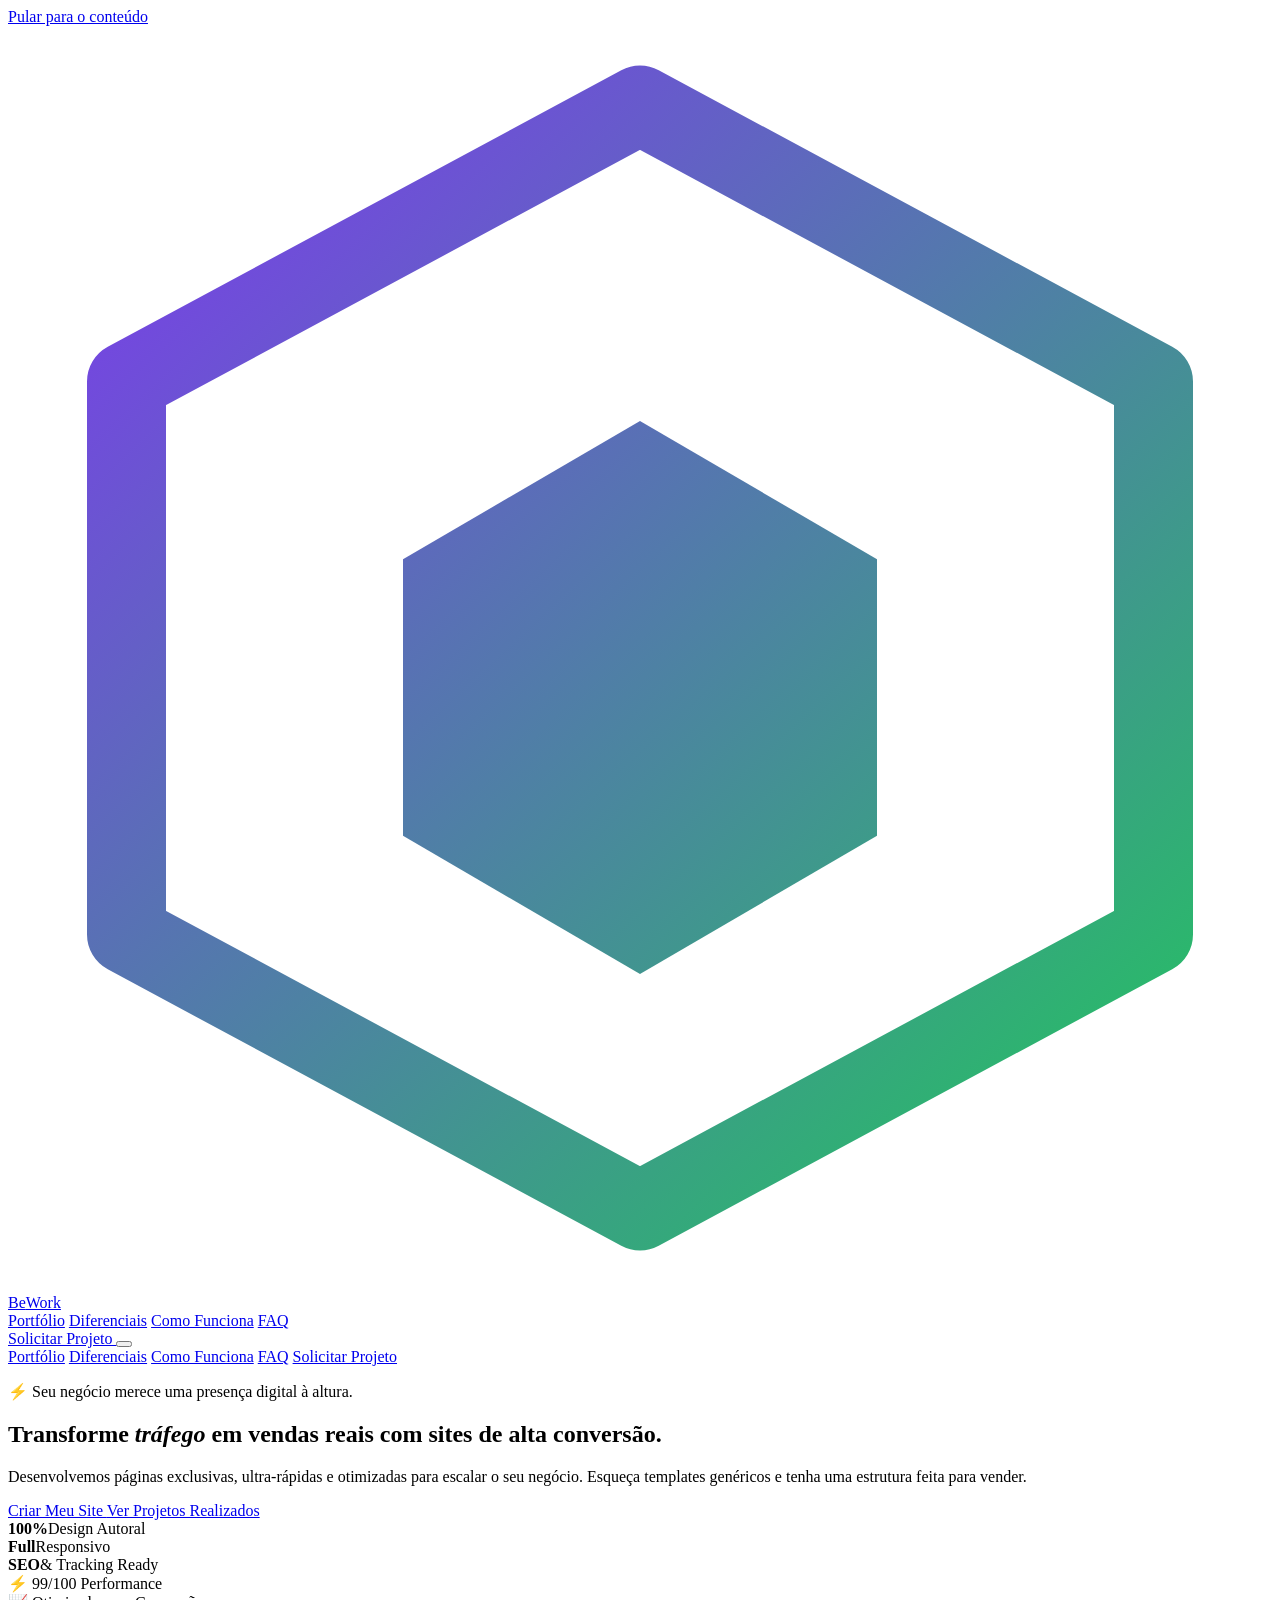
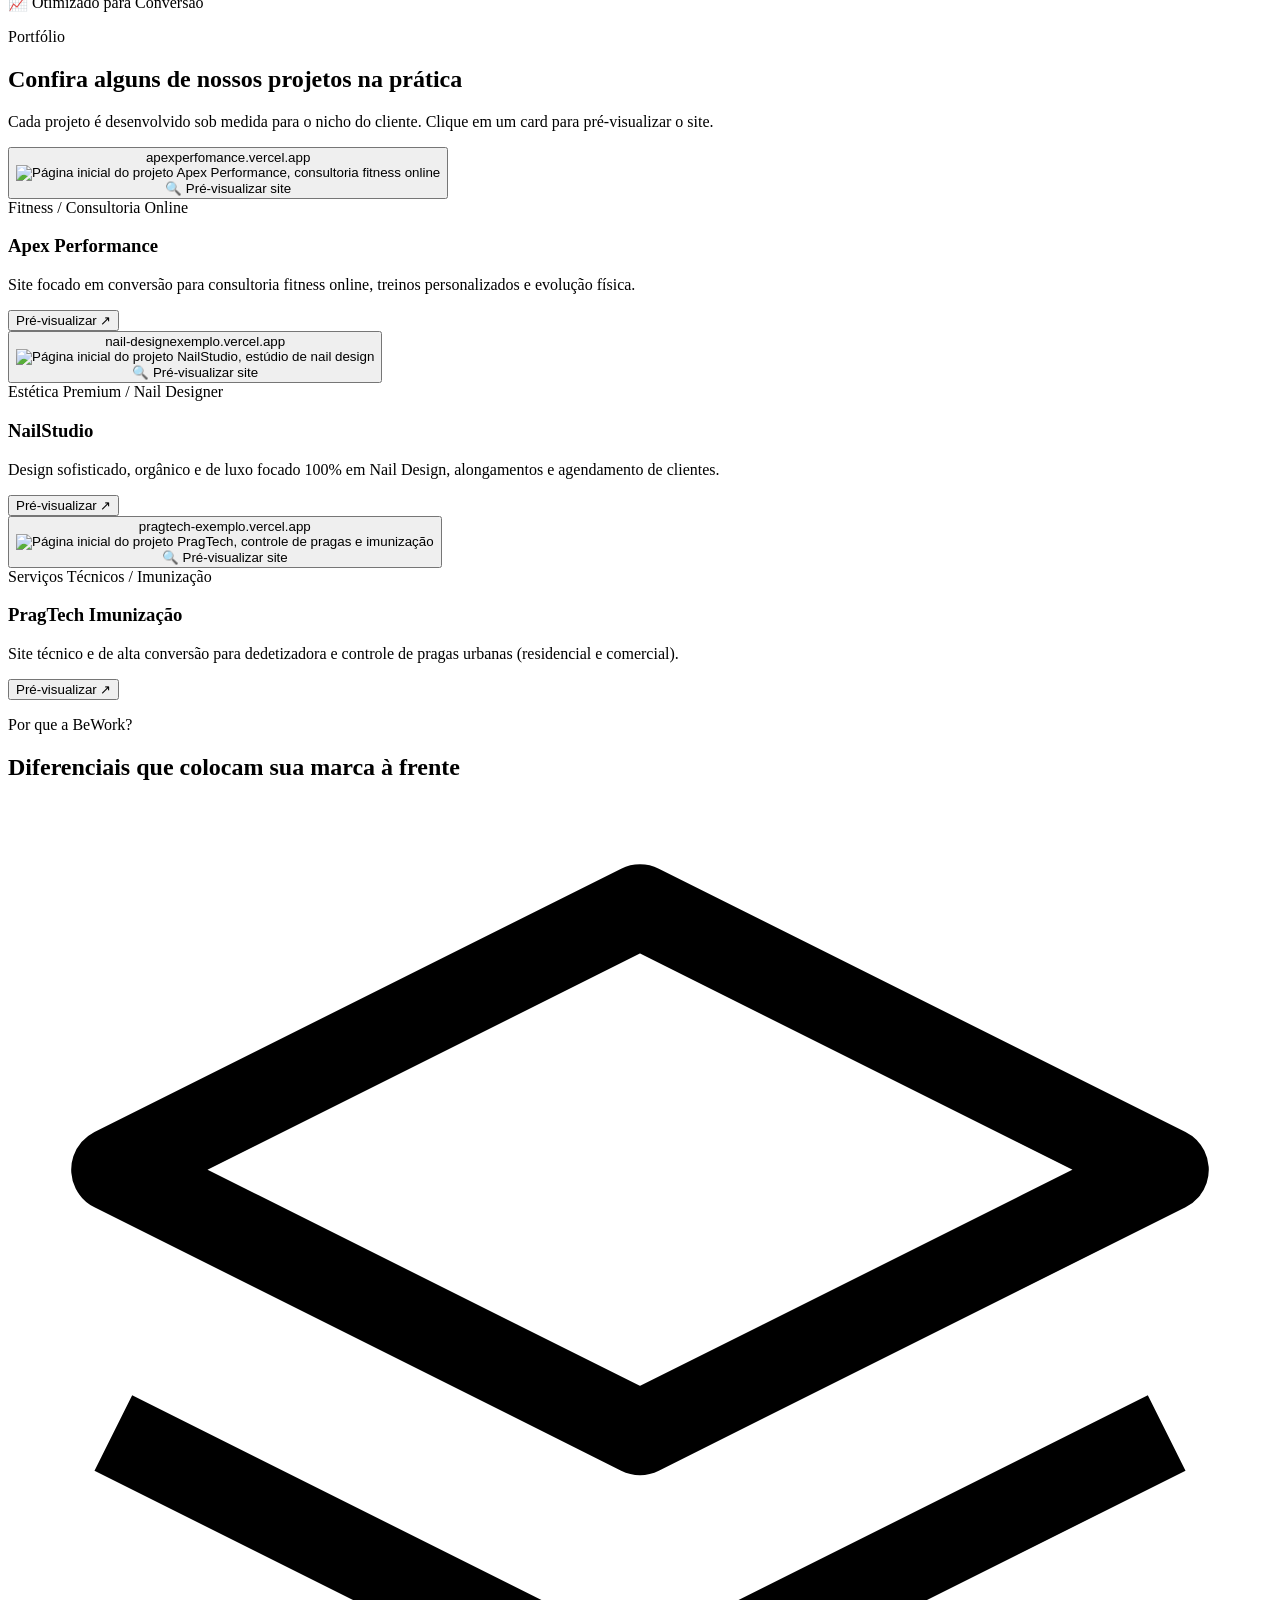
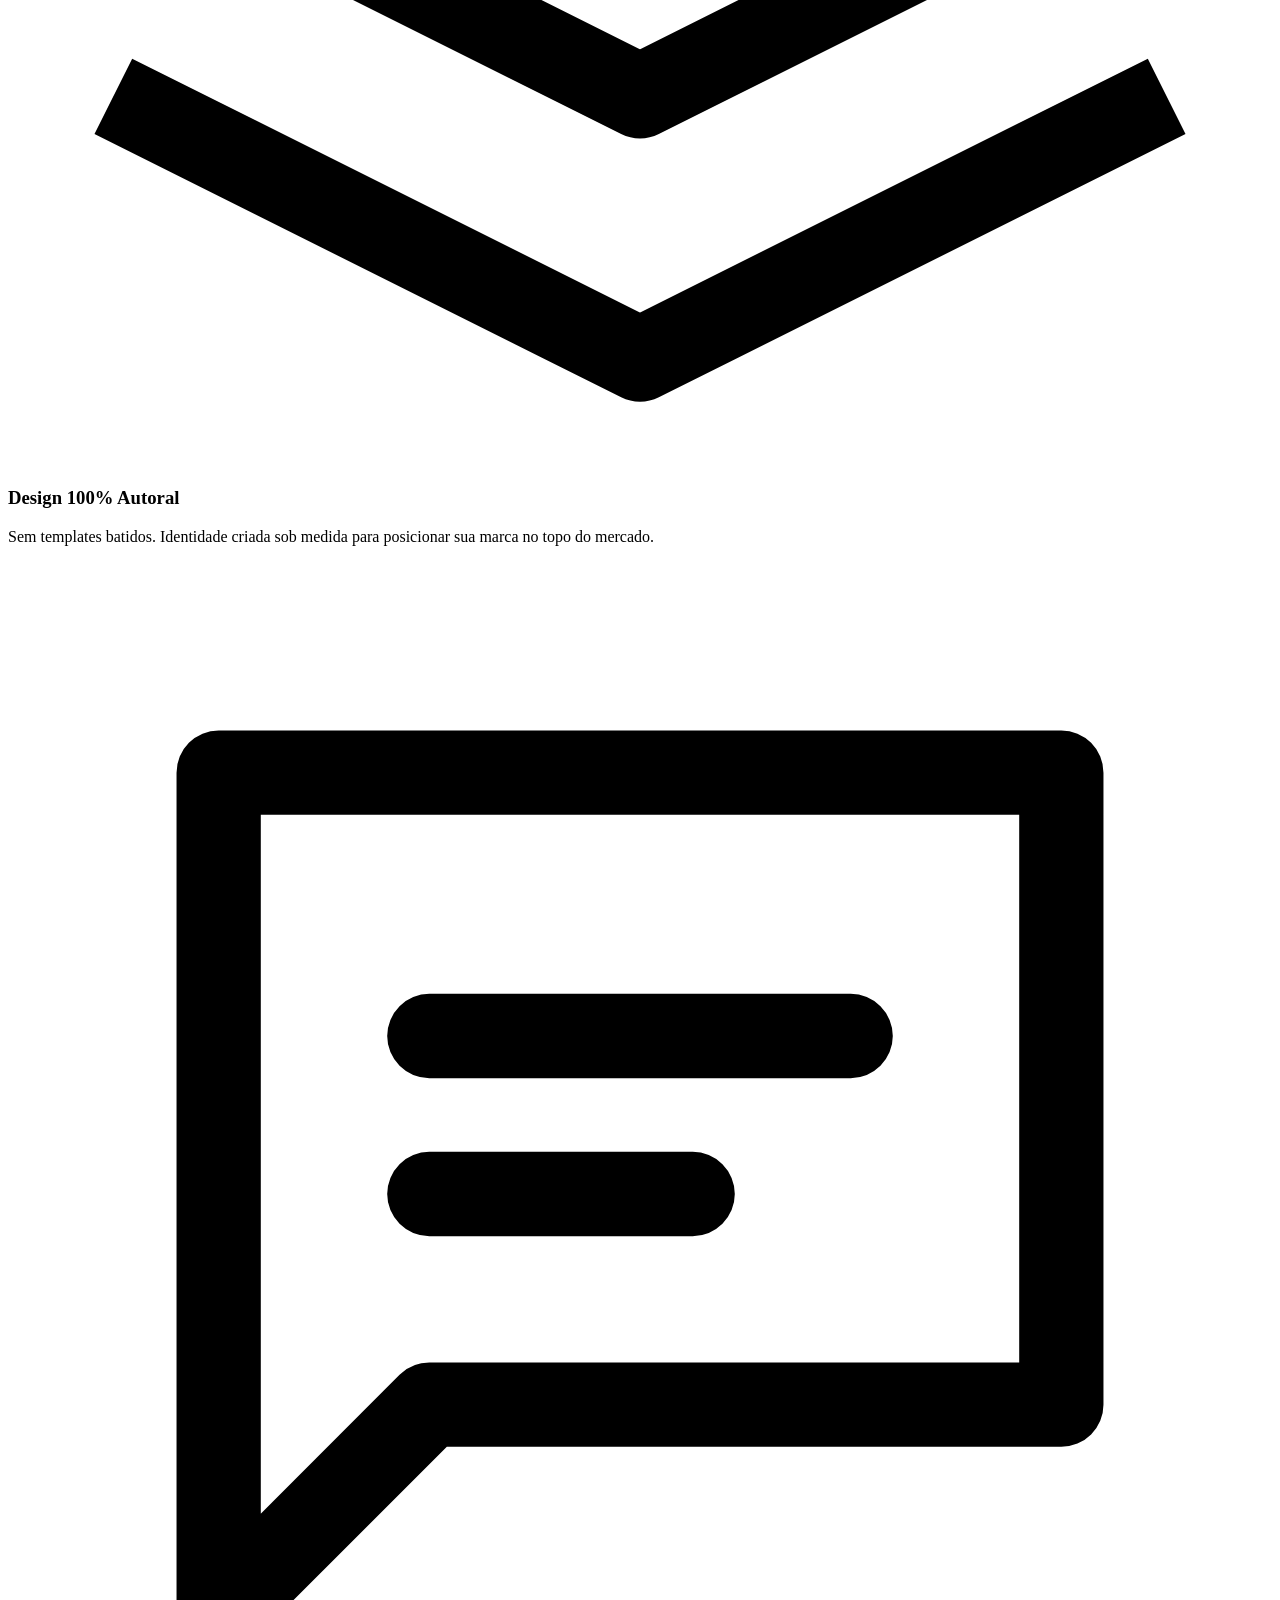
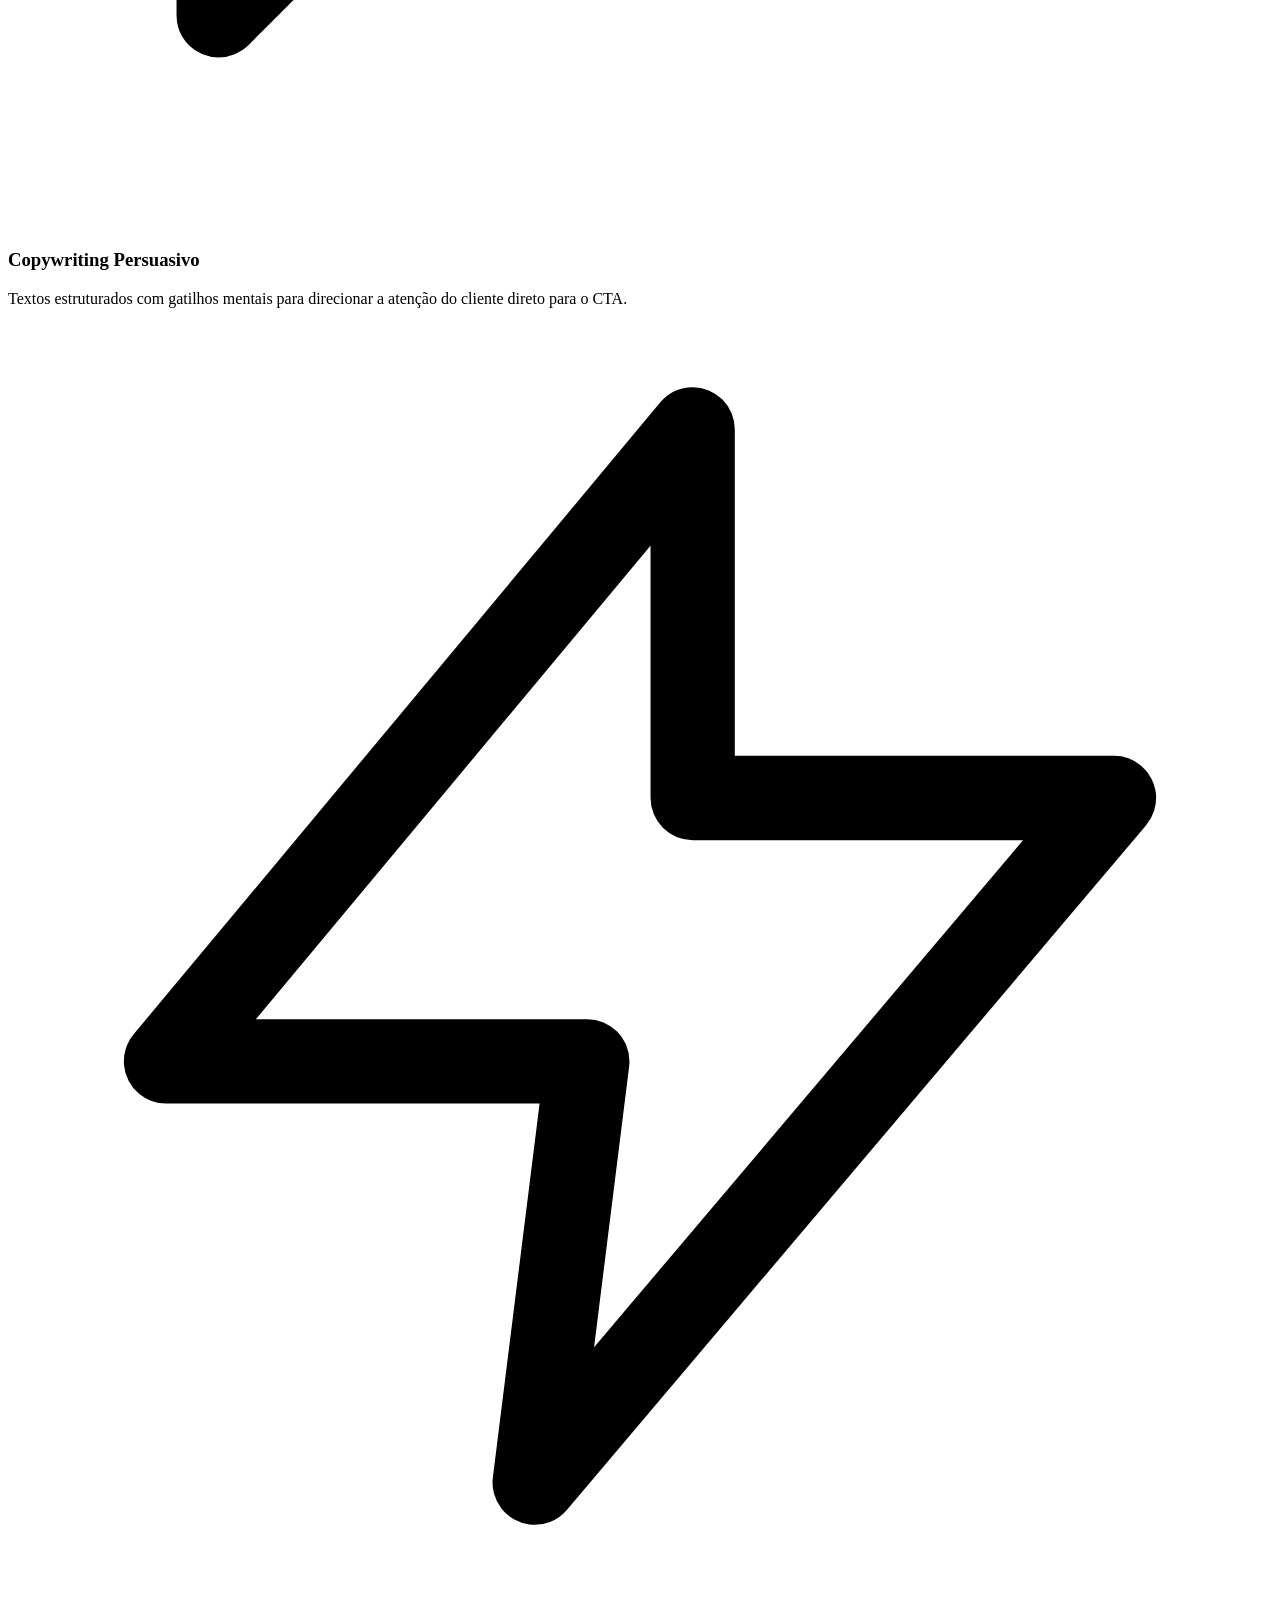
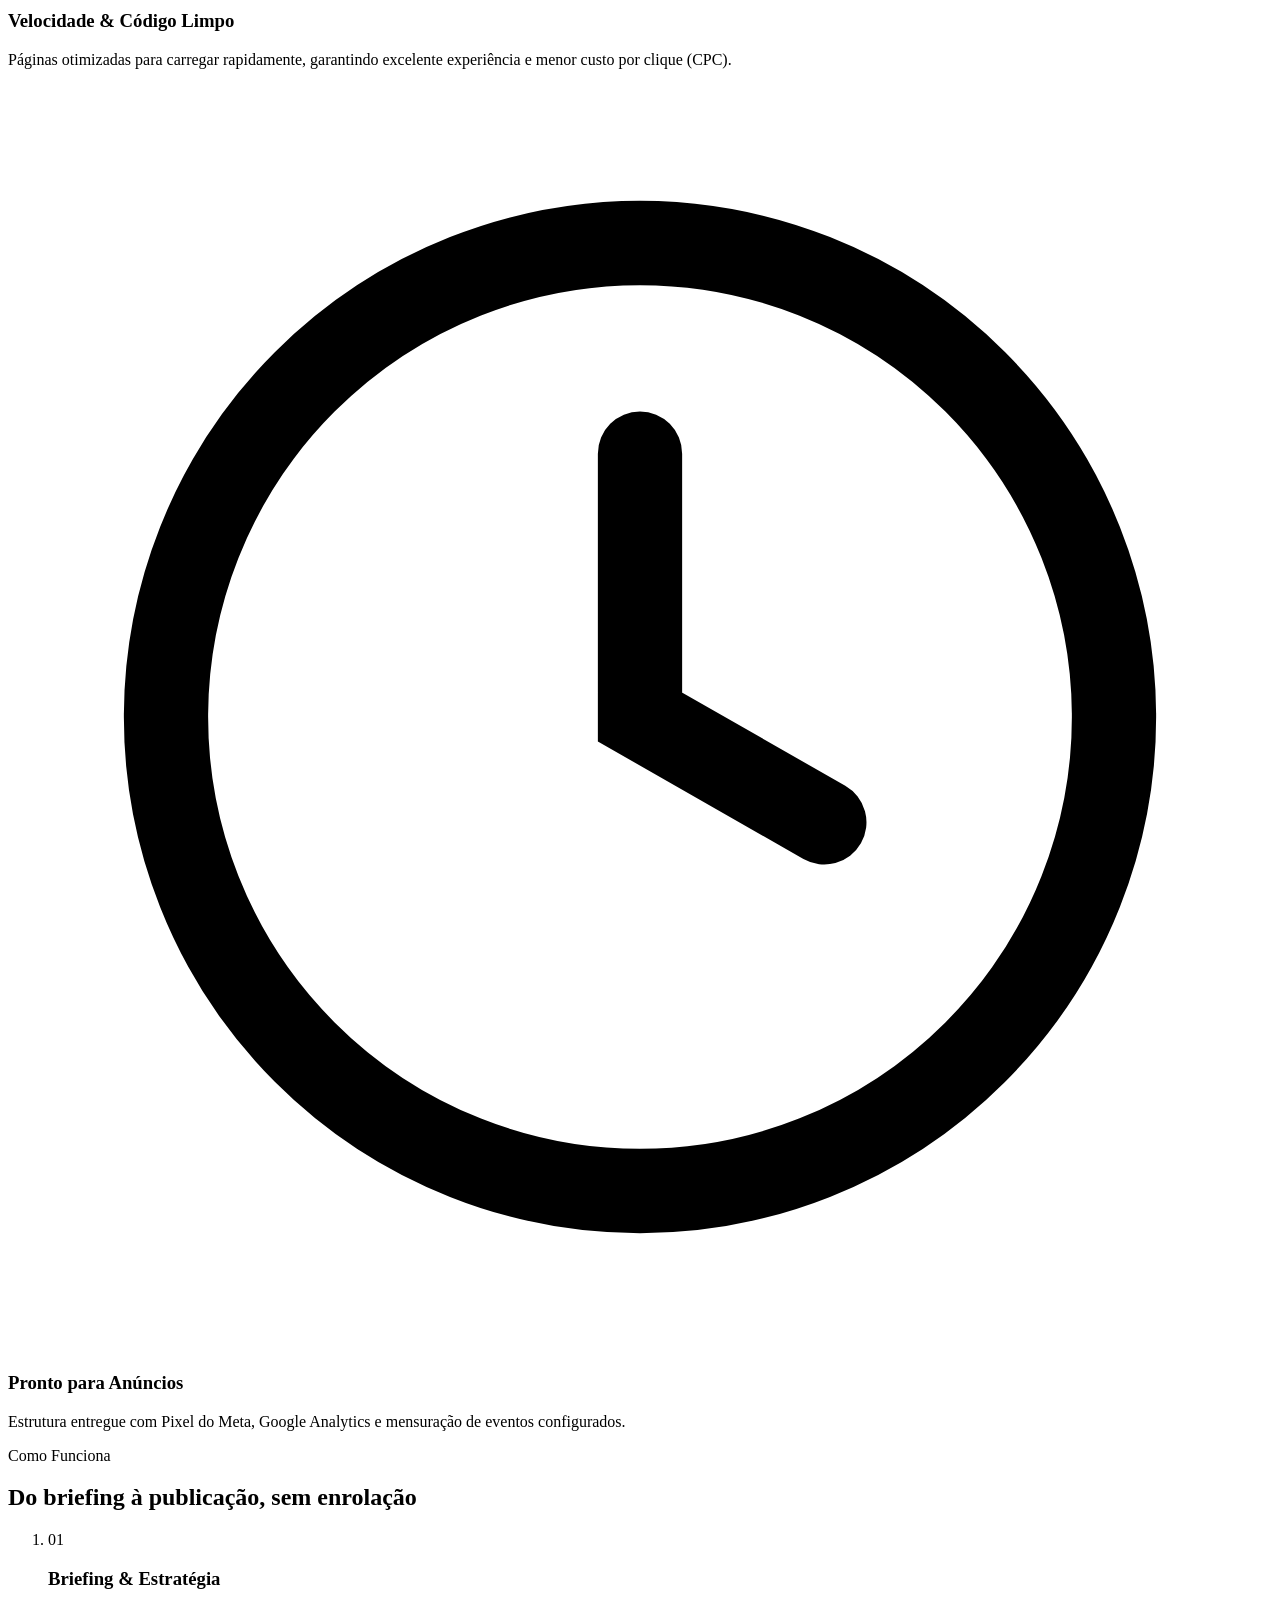
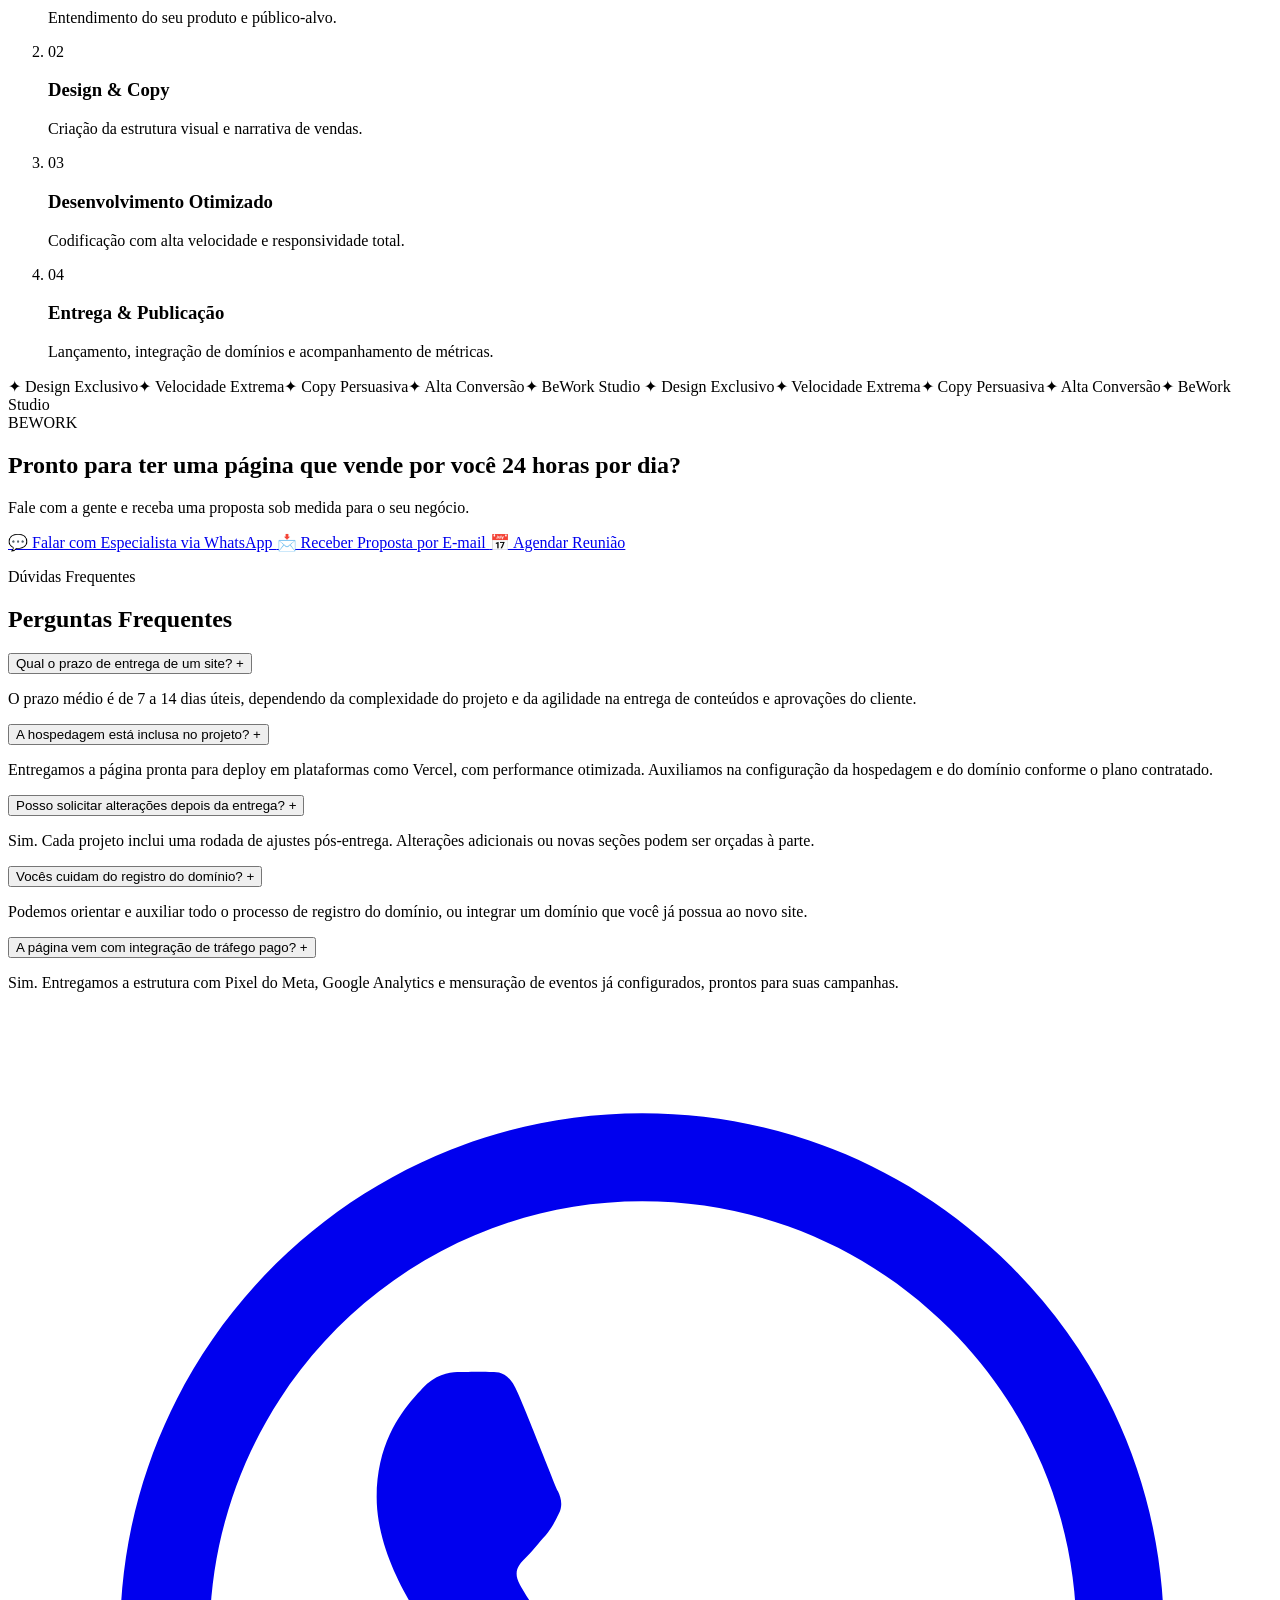
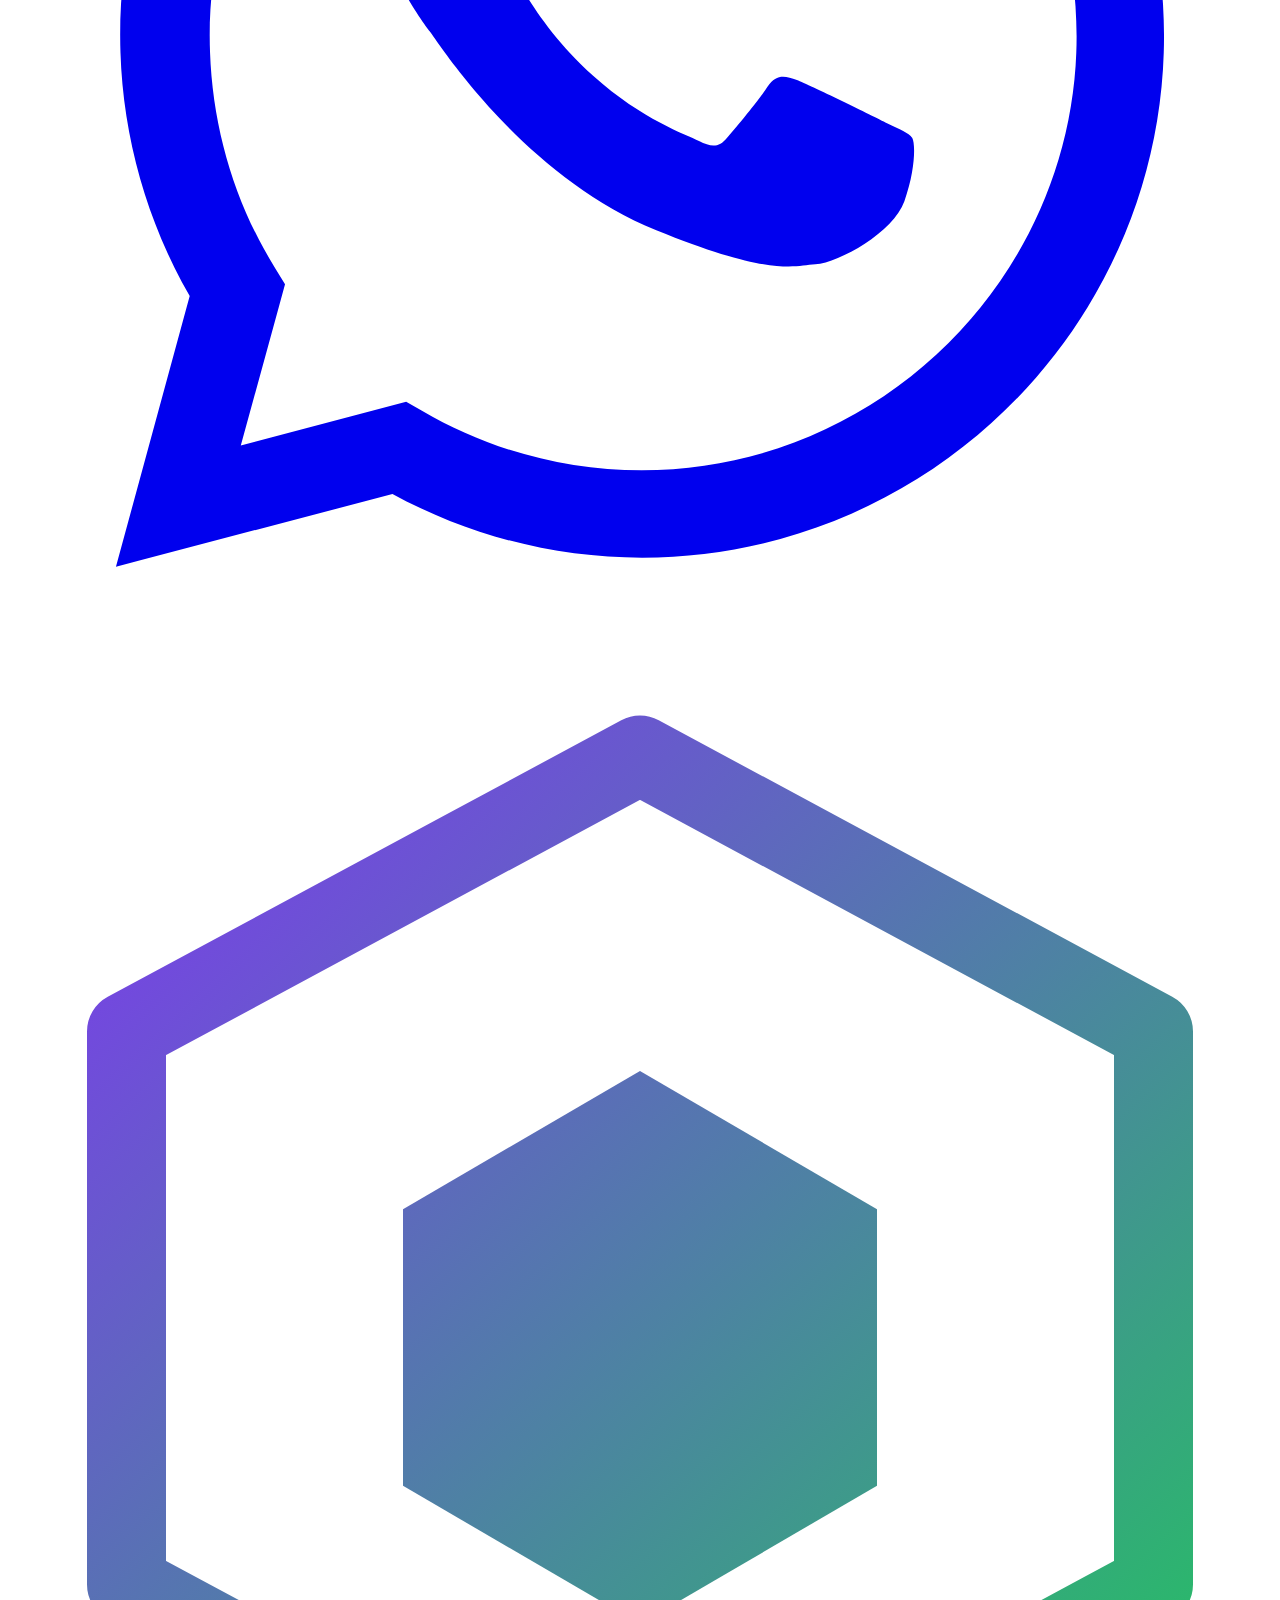
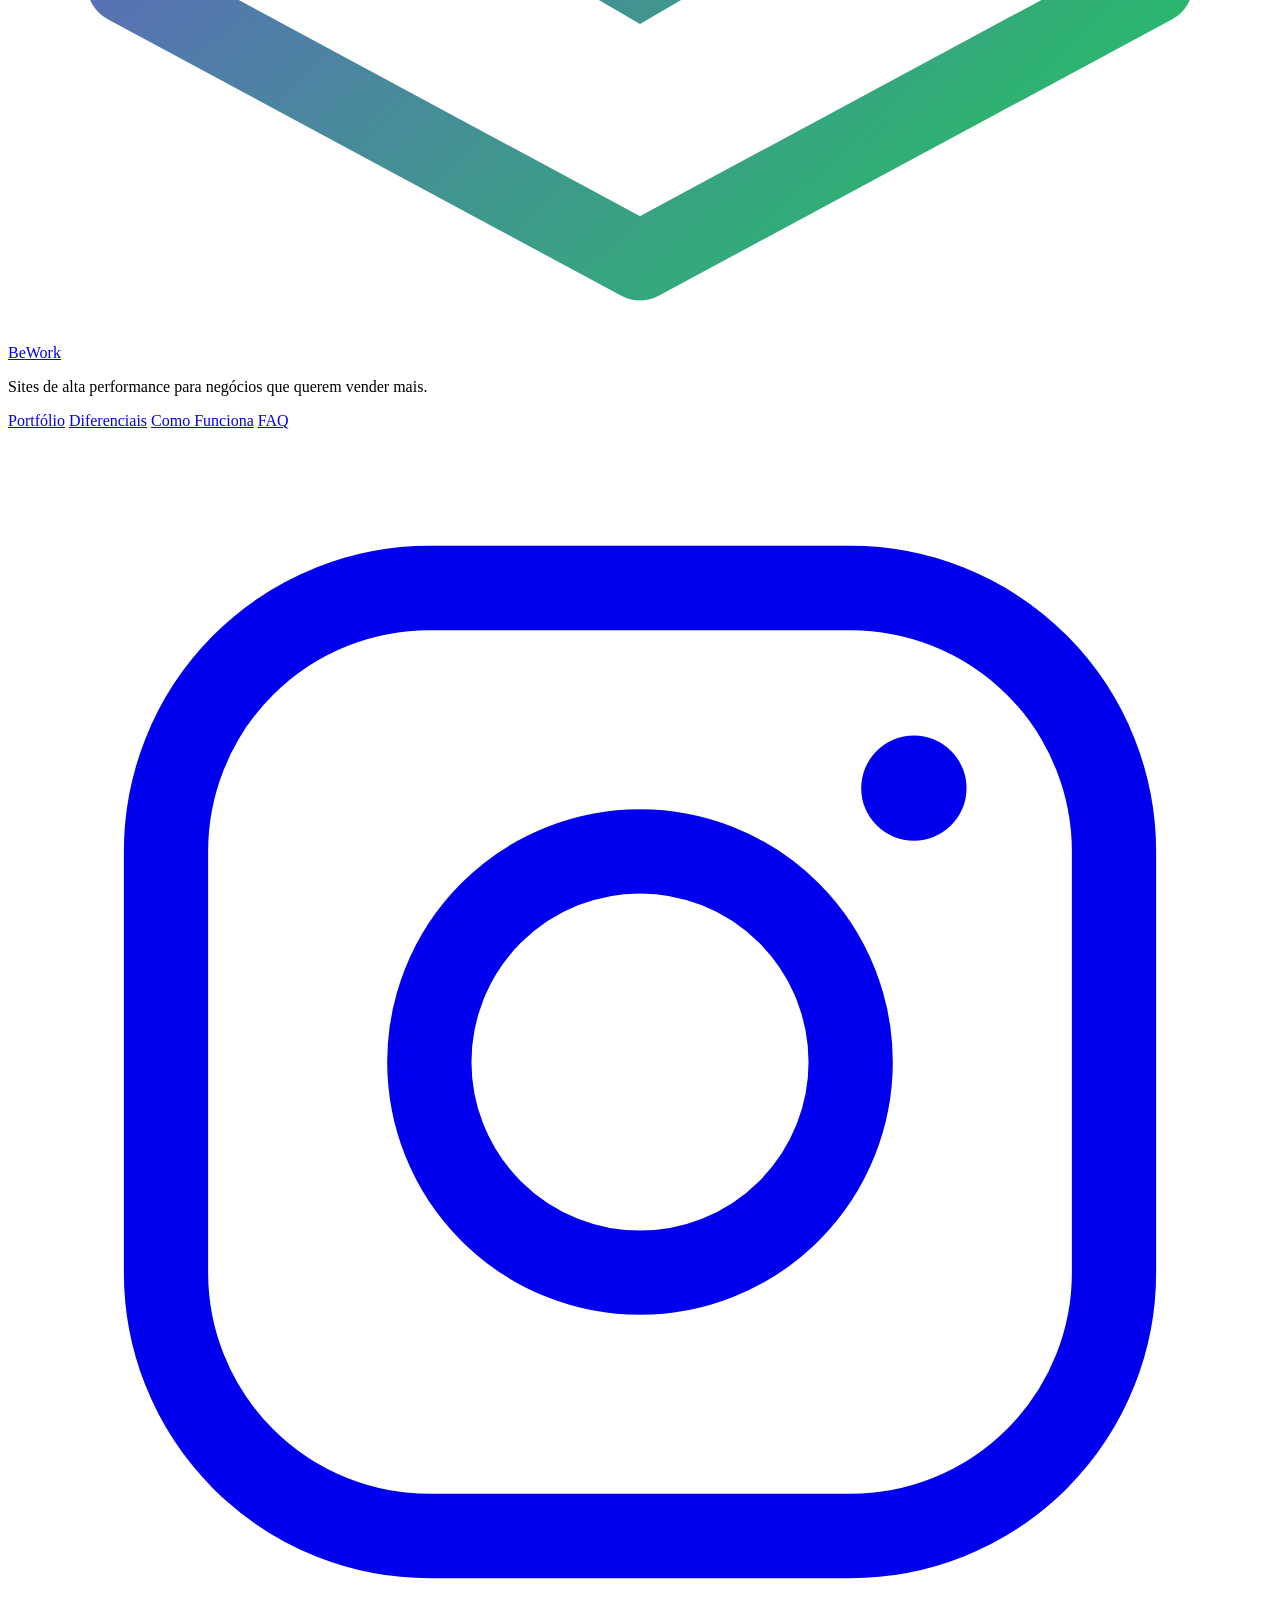
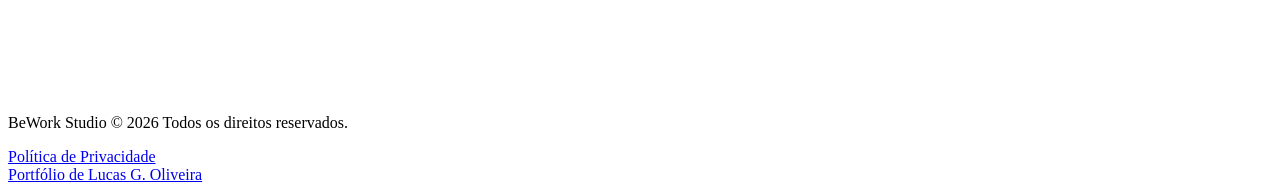
==== index.html @ f18b3a33 "Add files via upload" ====
<!DOCTYPE html>
<html lang="pt-BR">
<head>
<meta charset="UTF-8">
<meta name="viewport" content="width=device-width, initial-scale=1.0">
<title>BeWork — Sites de Alta Performance</title>
<meta name="description" content="A BeWork desenvolve sites exclusivos, ultra-rápidos e otimizados para converter tráfego em vendas reais. Design autoral, copy persuasiva e código limpo.">

<meta property="og:title" content="BeWork — Sites de Alta Performance">
<meta property="og:description" content="Transforme tráfego em vendas reais com sites de alta conversão.">
<meta property="og:type" content="website">

<link rel="icon" href="data:image/svg+xml,<svg xmlns=%22http://www.w3.org/2000/svg%22 viewBox=%220 0 100 100%22><text y=%22.9em%22 font-size=%2290%22>⚡</text></svg>">

<link rel="preconnect" href="https://fonts.googleapis.com">
<link rel="preconnect" href="https://fonts.gstatic.com" crossorigin>
<link href="https://fonts.googleapis.com/css2?family=Sora:wght@400;500;600;700;800&family=Inter:wght@400;500;600;700&display=swap" rel="stylesheet">

<link rel="stylesheet" href="assets/css/style.css">
</head>
<body>

<a class="skip-link" href="#main">Pular para o conteúdo</a>

<!-- ============ HEADER ============ -->
<header class="header" id="header">
  <div class="header__inner container">
    <a href="#top" class="logo" aria-label="BeWork — início">
      <span class="logo__mark" aria-hidden="true">
        <svg viewBox="0 0 32 32" fill="none" xmlns="http://www.w3.org/2000/svg">
          <path d="M16 2L29 9V23L16 30L3 23V9L16 2Z" stroke="url(#logoGrad)" stroke-width="2" stroke-linejoin="round"/>
          <path d="M16 10L22 13.5V20.5L16 24L10 20.5V13.5L16 10Z" fill="url(#logoGrad)"/>
          <defs>
            <linearGradient id="logoGrad" x1="3" y1="2" x2="29" y2="30" gradientUnits="userSpaceOnUse">
              <stop stop-color="#7C3AED"/>
              <stop offset="1" stop-color="#22C55E"/>
            </linearGradient>
          </defs>
        </svg>
      </span>
      <span class="logo__text">Be<span class="logo__accent">Work</span></span>
    </a>

    <nav class="nav" id="nav" aria-label="Navegação principal">
      <a href="#portfolio" class="nav__link">Portfólio</a>
      <a href="#diferenciais" class="nav__link">Diferenciais</a>
      <a href="#processo" class="nav__link">Como Funciona</a>
      <a href="#faq" class="nav__link">FAQ</a>
    </nav>

    <div class="header__actions">
      <a href="https://wa.me/5500000000000?text=Ol%C3%A1!%20Quero%20solicitar%20um%20projeto%20com%20a%20BeWork."
         class="btn btn--primary btn--pill" target="_blank" rel="noopener noreferrer">
        Solicitar Projeto
      </a>
      <button class="hamburger" id="hamburger" aria-expanded="false" aria-controls="mobile-menu" aria-label="Abrir menu">
        <span></span><span></span><span></span>
      </button>
    </div>
  </div>

  <div class="mobile-menu" id="mobile-menu">
    <a href="#portfolio" class="mobile-menu__link">Portfólio</a>
    <a href="#diferenciais" class="mobile-menu__link">Diferenciais</a>
    <a href="#processo" class="mobile-menu__link">Como Funciona</a>
    <a href="#faq" class="mobile-menu__link">FAQ</a>
    <a href="https://wa.me/5500000000000?text=Ol%C3%A1!%20Quero%20solicitar%20um%20projeto%20com%20a%20BeWork."
       class="btn btn--primary btn--pill mobile-menu__cta" target="_blank" rel="noopener noreferrer">
      Solicitar Projeto
    </a>
  </div>
</header>

<main id="main">

  <!-- ============ HERO ============ -->
  <section class="hero" id="top">
    <div class="hero__glow hero__glow--1" aria-hidden="true"></div>
    <div class="hero__glow hero__glow--2" aria-hidden="true"></div>

    <div class="container hero__inner">
      <div class="hero__content reveal">
        <p class="eyebrow">⚡ Seu negócio merece uma presença digital à altura.</p>
        <h1 class="hero__title">
          Transforme <em>tráfego</em> em <span class="grad-text">vendas reais</span> com sites de alta conversão.
        </h1>
        <p class="hero__subtitle">
          Desenvolvemos páginas exclusivas, ultra-rápidas e otimizadas para escalar o seu negócio.
          Esqueça templates genéricos e tenha uma estrutura feita para vender.
        </p>
        <div class="hero__actions">
          <a href="https://wa.me/5500000000000?text=Ol%C3%A1!%20Quero%20criar%20minha%20landing%20page." class="btn btn--lime btn--pill" target="_blank" rel="noopener noreferrer">
            Criar Meu Site
          </a>
          <a href="#portfolio" class="btn btn--outline btn--pill">
            Ver Projetos Realizados
          </a>
        </div>
        <div class="hero__trust">
          <div class="hero__trust-item"><strong>100%</strong><span>Design Autoral</span></div>
          <div class="hero__trust-item"><strong>Full</strong><span>Responsivo</span></div>
          <div class="hero__trust-item"><strong>SEO</strong><span>&amp; Tracking Ready</span></div>
        </div>
      </div>

      <div class="hero__visual reveal" aria-hidden="true">
        <div class="mock3d">
          <div class="mock3d__browser">
            <div class="mock3d__topbar">
              <span></span><span></span><span></span>
            </div>
            <div class="mock3d__screen">
              <div class="mock3d__nav">
                <div class="mock3d__logo-dot"></div>
                <div class="mock3d__nav-lines">
                  <div></div><div></div><div></div>
                </div>
              </div>
              <div class="mock3d__hero">
                <div class="mock3d__bar mock3d__bar--lg"></div>
                <div class="mock3d__bar mock3d__bar--md"></div>
                <div class="mock3d__bar mock3d__bar--sm"></div>
                <div class="mock3d__cta"></div>
              </div>
              <div class="mock3d__cards">
                <div class="mock3d__card"></div>
                <div class="mock3d__card"></div>
                <div class="mock3d__card"></div>
              </div>
            </div>
          </div>
          <div class="mock3d__tag mock3d__tag--1">⚡ 99/100 Performance</div>
          <div class="mock3d__tag mock3d__tag--2">📈 Otimizado para Conversão</div>
        </div>
      </div>
    </div>
  </section>

  <!-- ============ PORTFÓLIO ============ -->
  <section class="portfolio" id="portfolio">
    <div class="container">
      <div class="section-head reveal">
        <p class="eyebrow">Portfólio</p>
        <h2 class="section-title">Confira alguns de nossos projetos na prática</h2>
        <p class="section-subtitle">
          Cada projeto é desenvolvido sob medida para o nicho do cliente. Clique em um card para pré-visualizar o site.
        </p>
      </div>

      <div class="project-grid">

        <!-- Projeto 1 — Apex Performance -->
        <article class="project-card reveal">
          <button type="button"
                  class="project-card__frame project-card__frame--btn"
                  data-preview-trigger="apex"
                  aria-haspopup="dialog"
                  aria-label="Pré-visualizar o projeto Apex Performance">
            <div class="browser-chrome">
              <span></span><span></span><span></span>
              <div class="browser-chrome__url">apexperfomance.vercel.app</div>
            </div>
            <div class="project-card__image project-card__image--apex">
              <img src="assets/projects/apex-performance.jpg" alt="Página inicial do projeto Apex Performance, consultoria fitness online" loading="lazy">
            </div>
            <span class="project-card__hover-hint">🔍 Pré-visualizar site</span>
          </button>
          <div class="project-card__body">
            <span class="tag">Fitness / Consultoria Online</span>
            <h3 class="project-card__title">Apex Performance</h3>
            <p class="project-card__desc">Site focado em conversão para consultoria fitness online, treinos personalizados e evolução física.</p>
            <button type="button" class="link-cta" data-preview-trigger="apex">
              Pré-visualizar <span aria-hidden="true">↗</span>
            </button>
          </div>
        </article>

        <!-- Projeto 2 — NailStudio -->
        <article class="project-card reveal">
          <button type="button"
                  class="project-card__frame project-card__frame--btn"
                  data-preview-trigger="alinea"
                  aria-haspopup="dialog"
                  aria-label="Pré-visualizar o projeto NailStudio">
            <div class="browser-chrome">
              <span></span><span></span><span></span>
              <div class="browser-chrome__url">nail-designexemplo.vercel.app</div>
            </div>
            <div class="project-card__image project-card__image--alinea">
              <img src="assets/projects/alinea-studio.jpg" alt="Página inicial do projeto NailStudio, estúdio de nail design" loading="lazy">
            </div>
            <span class="project-card__hover-hint">🔍 Pré-visualizar site</span>
          </button>
          <div class="project-card__body">
            <span class="tag">Estética Premium / Nail Designer</span>
            <h3 class="project-card__title">NailStudio</h3>
            <p class="project-card__desc">Design sofisticado, orgânico e de luxo focado 100% em Nail Design, alongamentos e agendamento de clientes.</p>
            <button type="button" class="link-cta" data-preview-trigger="alinea">
              Pré-visualizar <span aria-hidden="true">↗</span>
            </button>
          </div>
        </article>

        <!-- Projeto 3 — PragTech -->
        <article class="project-card reveal">
          <button type="button"
                  class="project-card__frame project-card__frame--btn"
                  data-preview-trigger="pragtech"
                  aria-haspopup="dialog"
                  aria-label="Pré-visualizar o projeto PragTech Imunização">
            <div class="browser-chrome">
              <span></span><span></span><span></span>
              <div class="browser-chrome__url">pragtech-exemplo.vercel.app</div>
            </div>
            <div class="project-card__image project-card__image--pragtech">
              <img src="assets/projects/pragtech.jpg" alt="Página inicial do projeto PragTech, controle de pragas e imunização" loading="lazy">
            </div>
            <span class="project-card__hover-hint">🔍 Pré-visualizar site</span>
          </button>
          <div class="project-card__body">
            <span class="tag">Serviços Técnicos / Imunização</span>
            <h3 class="project-card__title">PragTech Imunização</h3>
            <p class="project-card__desc">Site técnico e de alta conversão para dedetizadora e controle de pragas urbanas (residencial e comercial).</p>
            <button type="button" class="link-cta" data-preview-trigger="pragtech">
              Pré-visualizar <span aria-hidden="true">↗</span>
            </button>
          </div>
        </article>

      </div>
    </div>
  </section>

  <!-- ============ DIFERENCIAIS ============ -->
  <section class="diferenciais" id="diferenciais">
    <div class="container">
      <div class="section-head reveal">
        <p class="eyebrow">Por que a BeWork?</p>
        <h2 class="section-title">Diferenciais que colocam sua marca à frente</h2>
      </div>

      <div class="diff-grid">
        <div class="diff-card reveal">
          <div class="diff-card__icon" aria-hidden="true">
            <svg viewBox="0 0 24 24" fill="none"><path d="M12 2L2 7L12 12L22 7L12 2Z" stroke="currentColor" stroke-width="1.6" stroke-linejoin="round"/><path d="M2 17L12 22L22 17" stroke="currentColor" stroke-width="1.6" stroke-linejoin="round"/><path d="M2 12L12 17L22 12" stroke="currentColor" stroke-width="1.6" stroke-linejoin="round"/></svg>
          </div>
          <h3 class="diff-card__title">Design 100% Autoral</h3>
          <p class="diff-card__desc">Sem templates batidos. Identidade criada sob medida para posicionar sua marca no topo do mercado.</p>
        </div>

        <div class="diff-card reveal">
          <div class="diff-card__icon" aria-hidden="true">
            <svg viewBox="0 0 24 24" fill="none"><path d="M4 4H20V16H8L4 20V4Z" stroke="currentColor" stroke-width="1.6" stroke-linejoin="round"/><path d="M8 9H16M8 12H13" stroke="currentColor" stroke-width="1.6" stroke-linecap="round"/></svg>
          </div>
          <h3 class="diff-card__title">Copywriting Persuasivo</h3>
          <p class="diff-card__desc">Textos estruturados com gatilhos mentais para direcionar a atenção do cliente direto para o CTA.</p>
        </div>

        <div class="diff-card reveal">
          <div class="diff-card__icon" aria-hidden="true">
            <svg viewBox="0 0 24 24" fill="none"><path d="M13 2L3 14H11L10 22L21 9H13L13 2Z" stroke="currentColor" stroke-width="1.6" stroke-linejoin="round"/></svg>
          </div>
          <h3 class="diff-card__title">Velocidade &amp; Código Limpo</h3>
          <p class="diff-card__desc">Páginas otimizadas para carregar rapidamente, garantindo excelente experiência e menor custo por clique (CPC).</p>
        </div>

        <div class="diff-card reveal">
          <div class="diff-card__icon" aria-hidden="true">
            <svg viewBox="0 0 24 24" fill="none"><circle cx="12" cy="12" r="9" stroke="currentColor" stroke-width="1.6"/><path d="M12 7V12L15.5 14" stroke="currentColor" stroke-width="1.6" stroke-linecap="round"/></svg>
          </div>
          <h3 class="diff-card__title">Pronto para Anúncios</h3>
          <p class="diff-card__desc">Estrutura entregue com Pixel do Meta, Google Analytics e mensuração de eventos configurados.</p>
        </div>
      </div>
    </div>
  </section>

  <!-- ============ COMO FUNCIONA ============ -->
  <section class="processo" id="processo">
    <div class="container">
      <div class="section-head reveal">
        <p class="eyebrow">Como Funciona</p>
        <h2 class="section-title">Do briefing à publicação, sem enrolação</h2>
      </div>

      <ol class="timeline">
        <li class="timeline__item reveal">
          <span class="timeline__index">01</span>
          <div class="timeline__content">
            <h3>Briefing &amp; Estratégia</h3>
            <p>Entendimento do seu produto e público-alvo.</p>
          </div>
        </li>
        <li class="timeline__item reveal">
          <span class="timeline__index">02</span>
          <div class="timeline__content">
            <h3>Design &amp; Copy</h3>
            <p>Criação da estrutura visual e narrativa de vendas.</p>
          </div>
        </li>
        <li class="timeline__item reveal">
          <span class="timeline__index">03</span>
          <div class="timeline__content">
            <h3>Desenvolvimento Otimizado</h3>
            <p>Codificação com alta velocidade e responsividade total.</p>
          </div>
        </li>
        <li class="timeline__item reveal">
          <span class="timeline__index">04</span>
          <div class="timeline__content">
            <h3>Entrega &amp; Publicação</h3>
            <p>Lançamento, integração de domínios e acompanhamento de métricas.</p>
          </div>
        </li>
      </ol>
    </div>
  </section>

  <!-- ============ MARQUEE + CTA FINAL ============ -->
  <div class="marquee" aria-hidden="true">
    <div class="marquee__track">
      <span>✦ Design Exclusivo</span><span>✦ Velocidade Extrema</span><span>✦ Copy Persuasiva</span><span>✦ Alta Conversão</span><span>✦ BeWork Studio</span>
      <span>✦ Design Exclusivo</span><span>✦ Velocidade Extrema</span><span>✦ Copy Persuasiva</span><span>✦ Alta Conversão</span><span>✦ BeWork Studio</span>
    </div>
  </div>

  <section class="cta-final">
    <span class="cta-final__watermark" aria-hidden="true">BEWORK</span>
    <div class="container cta-final__inner reveal">
      <h2 class="cta-final__title">Pronto para ter uma página que vende por você 24 horas por dia?</h2>
      <p class="cta-final__subtitle">Fale com a gente e receba uma proposta sob medida para o seu negócio.</p>
      <div class="cta-final__actions">
        <a href="https://wa.me/5500000000000?text=Ol%C3%A1!%20Quero%20falar%20com%20um%20especialista%20da%20BeWork." class="btn btn--lime btn--pill" target="_blank" rel="noopener noreferrer">
          💬 Falar com Especialista via WhatsApp
        </a>
        <a href="mailto:contato@bework.studio?subject=Quero%20receber%20uma%20proposta" class="btn btn--outline btn--pill">
          📩 Receber Proposta por E-mail
        </a>
        <a href="#" class="btn btn--outline btn--pill" id="schedule-btn">
          📅 Agendar Reunião
        </a>
      </div>
    </div>
  </section>

  <!-- ============ FAQ ============ -->
  <section class="faq" id="faq">
    <div class="container">
      <div class="section-head reveal">
        <p class="eyebrow">Dúvidas Frequentes</p>
        <h2 class="section-title">Perguntas Frequentes</h2>
      </div>

      <div class="accordion reveal">
        <div class="accordion__item">
          <button class="accordion__trigger" aria-expanded="false">
            <span>Qual o prazo de entrega de um site?</span>
            <span class="accordion__icon" aria-hidden="true">+</span>
          </button>
          <div class="accordion__panel">
            <p>O prazo médio é de 7 a 14 dias úteis, dependendo da complexidade do projeto e da agilidade na entrega de conteúdos e aprovações do cliente.</p>
          </div>
        </div>

        <div class="accordion__item">
          <button class="accordion__trigger" aria-expanded="false">
            <span>A hospedagem está inclusa no projeto?</span>
            <span class="accordion__icon" aria-hidden="true">+</span>
          </button>
          <div class="accordion__panel">
            <p>Entregamos a página pronta para deploy em plataformas como Vercel, com performance otimizada. Auxiliamos na configuração da hospedagem e do domínio conforme o plano contratado.</p>
          </div>
        </div>

        <div class="accordion__item">
          <button class="accordion__trigger" aria-expanded="false">
            <span>Posso solicitar alterações depois da entrega?</span>
            <span class="accordion__icon" aria-hidden="true">+</span>
          </button>
          <div class="accordion__panel">
            <p>Sim. Cada projeto inclui uma rodada de ajustes pós-entrega. Alterações adicionais ou novas seções podem ser orçadas à parte.</p>
          </div>
        </div>

        <div class="accordion__item">
          <button class="accordion__trigger" aria-expanded="false">
            <span>Vocês cuidam do registro do domínio?</span>
            <span class="accordion__icon" aria-hidden="true">+</span>
          </button>
          <div class="accordion__panel">
            <p>Podemos orientar e auxiliar todo o processo de registro do domínio, ou integrar um domínio que você já possua ao novo site.</p>
          </div>
        </div>

        <div class="accordion__item">
          <button class="accordion__trigger" aria-expanded="false">
            <span>A página vem com integração de tráfego pago?</span>
            <span class="accordion__icon" aria-hidden="true">+</span>
          </button>
          <div class="accordion__panel">
            <p>Sim. Entregamos a estrutura com Pixel do Meta, Google Analytics e mensuração de eventos já configurados, prontos para suas campanhas.</p>
          </div>
        </div>
      </div>
    </div>
  </section>

</main>

<!-- ============ MODAL DE PRÉ-VISUALIZAÇÃO ============ -->
<div class="preview-overlay" id="preview-overlay" hidden>
  <div class="preview-modal" role="dialog" aria-modal="true" aria-labelledby="preview-modal-title" id="preview-modal">
    <button type="button" class="preview-modal__close" id="preview-close" aria-label="Fechar pré-visualização">✕</button>

    <div class="preview-modal__frame">
      <div class="browser-chrome browser-chrome--modal">
        <span></span><span></span><span></span>
        <div class="browser-chrome__url" id="preview-domain">example.com</div>
      </div>
      <div class="preview-modal__viewport" id="preview-viewport">
        <!-- conteúdo injetado via JS -->
      </div>
    </div>

    <div class="preview-modal__info">
      <span class="tag" id="preview-tag">Categoria</span>
      <h3 class="preview-modal__title" id="preview-modal-title">Título do Projeto</h3>
      <p class="preview-modal__desc" id="preview-desc">Descrição do projeto.</p>
      <div class="preview-modal__actions">
        <a href="#" class="btn btn--lime btn--pill" id="preview-cta" target="_blank" rel="noopener noreferrer">
          Visitar Site ao Vivo <span aria-hidden="true">↗</span>
        </a>
        <button type="button" class="btn btn--outline btn--pill" id="preview-secondary">
          Fechar
        </button>
      </div>
    </div>
  </div>
</div>

<!-- ============ WHATSAPP FLUTUANTE ============ -->
<a href="https://wa.me/5500000000000?text=Ol%C3%A1!%20Vim%20pelo%20site%20e%20quero%20saber%20mais." class="whatsapp-float" target="_blank" rel="noopener noreferrer" aria-label="Falar no WhatsApp">
  <svg viewBox="0 0 24 24" fill="currentColor"><path d="M12.04 2C6.58 2 2.13 6.45 2.13 11.91C2.13 13.66 2.59 15.36 3.45 16.86L2.05 22L7.3 20.62C8.75 21.41 10.38 21.83 12.04 21.83C17.5 21.83 21.95 17.38 21.95 11.92C21.95 9.27 20.92 6.78 19.05 4.91C17.18 3.03 14.69 2 12.04 2ZM12.04 3.67C14.25 3.67 16.32 4.53 17.88 6.09C19.44 7.65 20.29 9.72 20.29 11.93C20.29 16.46 16.57 20.17 12.03 20.17C10.56 20.17 9.12 19.78 7.86 19.04L7.56 18.87L4.42 19.7L5.26 16.64L5.07 16.33C4.26 15.02 3.83 13.5 3.83 11.91C3.84 7.38 7.51 3.67 12.04 3.67ZM8.53 6.91C8.37 6.91 8.1 6.97 7.87 7.22C7.65 7.47 7 8.08 7 9.29C7 10.5 7.89 11.68 8.01 11.84C8.14 12 9.76 14.58 12.31 15.61C14.43 16.47 14.87 16.3 15.33 16.26C15.79 16.22 16.81 15.65 17.02 15.06C17.23 14.47 17.23 13.97 17.17 13.86C17.1 13.76 16.94 13.7 16.69 13.58C16.44 13.45 15.21 12.85 14.98 12.76C14.75 12.68 14.59 12.64 14.42 12.89C14.26 13.14 13.79 13.7 13.65 13.86C13.51 14.03 13.37 14.05 13.12 13.92C12.87 13.79 12.06 13.53 11.11 12.68C10.36 12.02 9.86 11.2 9.72 10.95C9.58 10.7 9.7 10.57 9.83 10.44C9.94 10.33 10.08 10.15 10.21 10.01C10.33 9.87 10.38 9.76 10.46 9.6C10.54 9.44 10.5 9.3 10.44 9.17C10.38 9.05 9.9 7.81 9.68 7.31C9.49 6.86 9.29 6.92 9.14 6.91C9 6.9 8.84 6.91 8.53 6.91Z"/></svg>
</a>

<!-- ============ FOOTER ============ -->
<footer class="footer">
  <div class="container footer__inner">
    <div class="footer__brand">
      <a href="#top" class="logo">
        <span class="logo__mark" aria-hidden="true">
          <svg viewBox="0 0 32 32" fill="none" xmlns="http://www.w3.org/2000/svg">
            <path d="M16 2L29 9V23L16 30L3 23V9L16 2Z" stroke="url(#logoGradFooter)" stroke-width="2" stroke-linejoin="round"/>
            <path d="M16 10L22 13.5V20.5L16 24L10 20.5V13.5L16 10Z" fill="url(#logoGradFooter)"/>
            <defs>
              <linearGradient id="logoGradFooter" x1="3" y1="2" x2="29" y2="30" gradientUnits="userSpaceOnUse">
                <stop stop-color="#7C3AED"/>
                <stop offset="1" stop-color="#22C55E"/>
              </linearGradient>
            </defs>
          </svg>
        </span>
        <span class="logo__text">Be<span class="logo__accent">Work</span></span>
      </a>
      <p class="footer__tagline">Sites de alta performance para negócios que querem vender mais.</p>
    </div>

    <nav class="footer__nav" aria-label="Navegação do rodapé">
      <a href="#portfolio">Portfólio</a>
      <a href="#diferenciais">Diferenciais</a>
      <a href="#processo">Como Funciona</a>
      <a href="#faq">FAQ</a>
    </nav>

    <div class="footer__social" aria-label="Redes sociais">
      <a href="https://www.instagram.com/lucs.oliv_/" aria-label="Instagram de Lucas G. Oliveira" class="footer__social-link" target="_blank" rel="noopener noreferrer">
        <svg viewBox="0 0 24 24" fill="none"><rect x="3" y="3" width="18" height="18" rx="5" stroke="currentColor" stroke-width="1.6"/><circle cx="12" cy="12" r="4" stroke="currentColor" stroke-width="1.6"/><circle cx="17.2" cy="6.8" r="1" fill="currentColor"/></svg>
      </a>
    </div>
  </div>

  <div class="container footer__bottom">
    <p>BeWork Studio © 2026 Todos os direitos reservados.</p>
    <div class="footer__legal">
      <a href="#">Política de Privacidade</a>
    </div>
  </div>

  <div class="container footer__credit">
    <a href="https://www.instagram.com/lucs.oliv_/" target="_blank" rel="noopener noreferrer">Portfólio de Lucas G. Oliveira</a>
  </div>
</footer>

<script src="assets/js/script.js"></script>
</body>
</html>
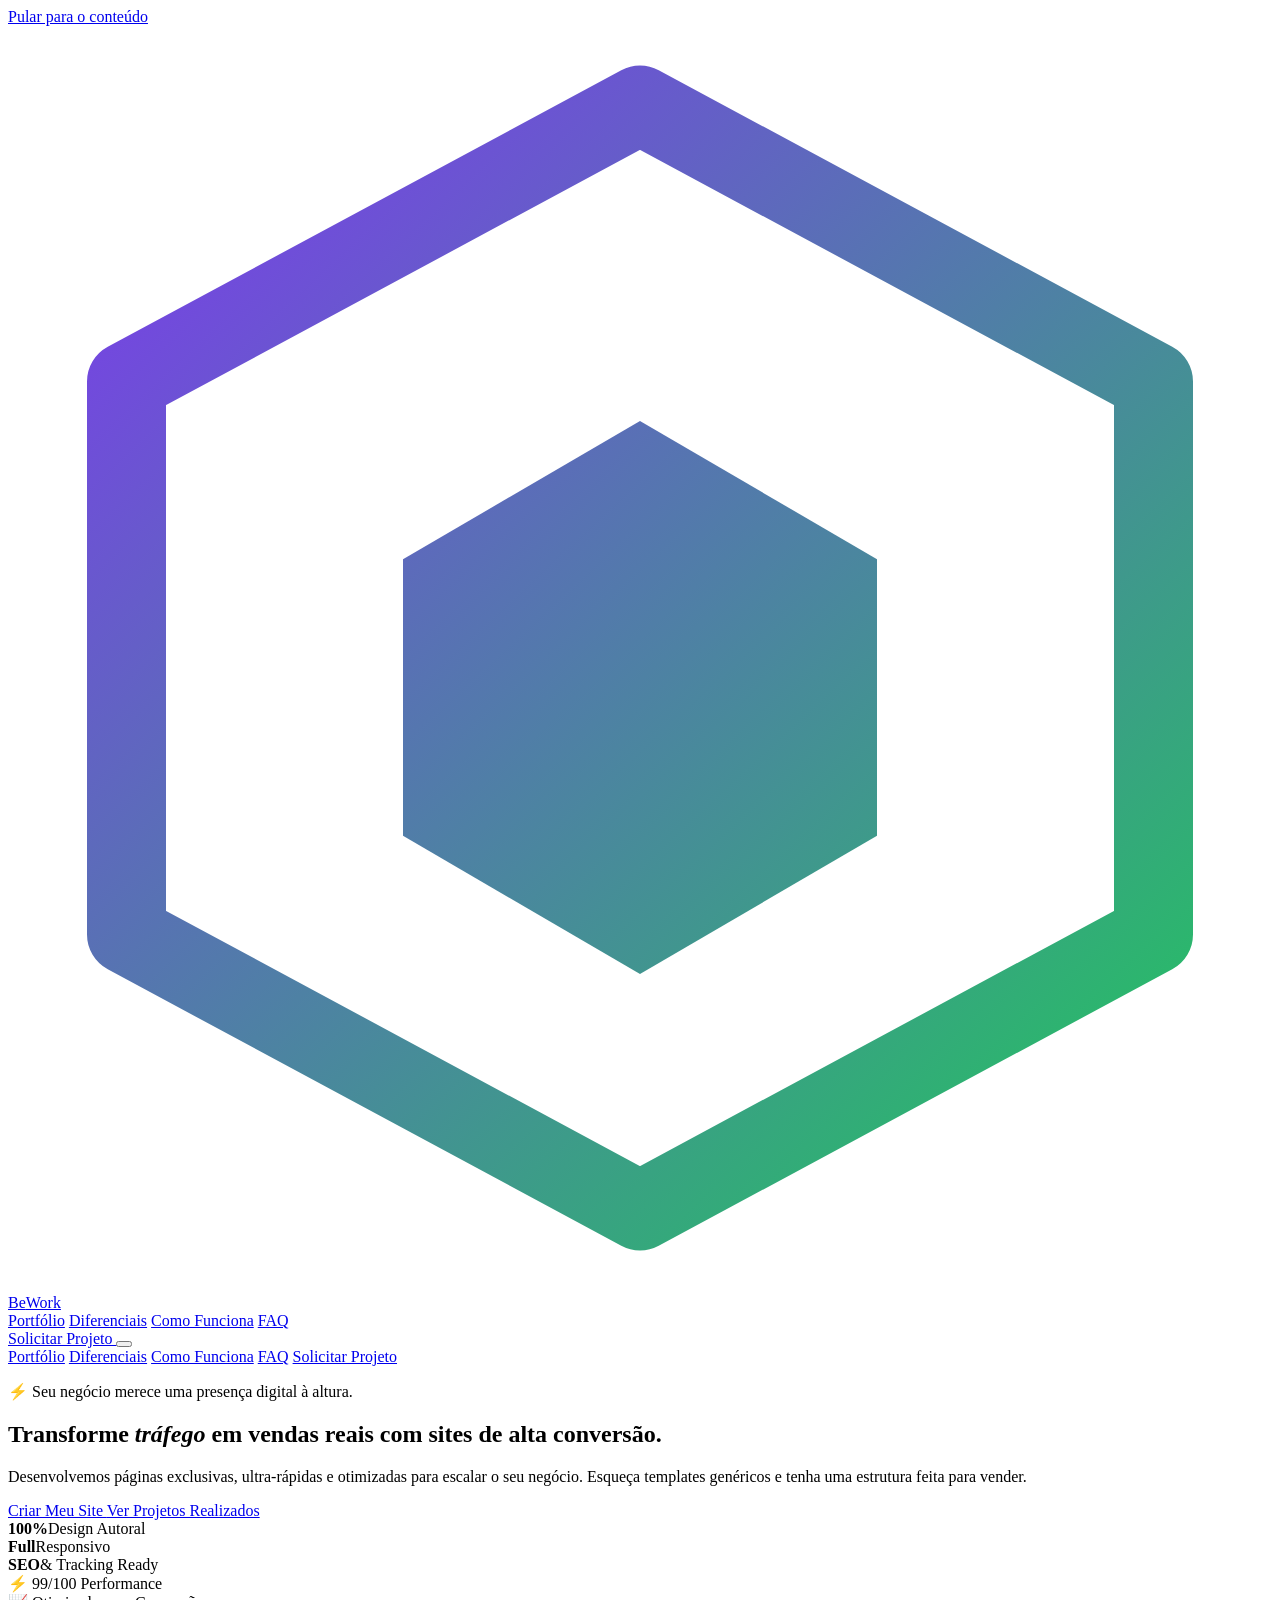
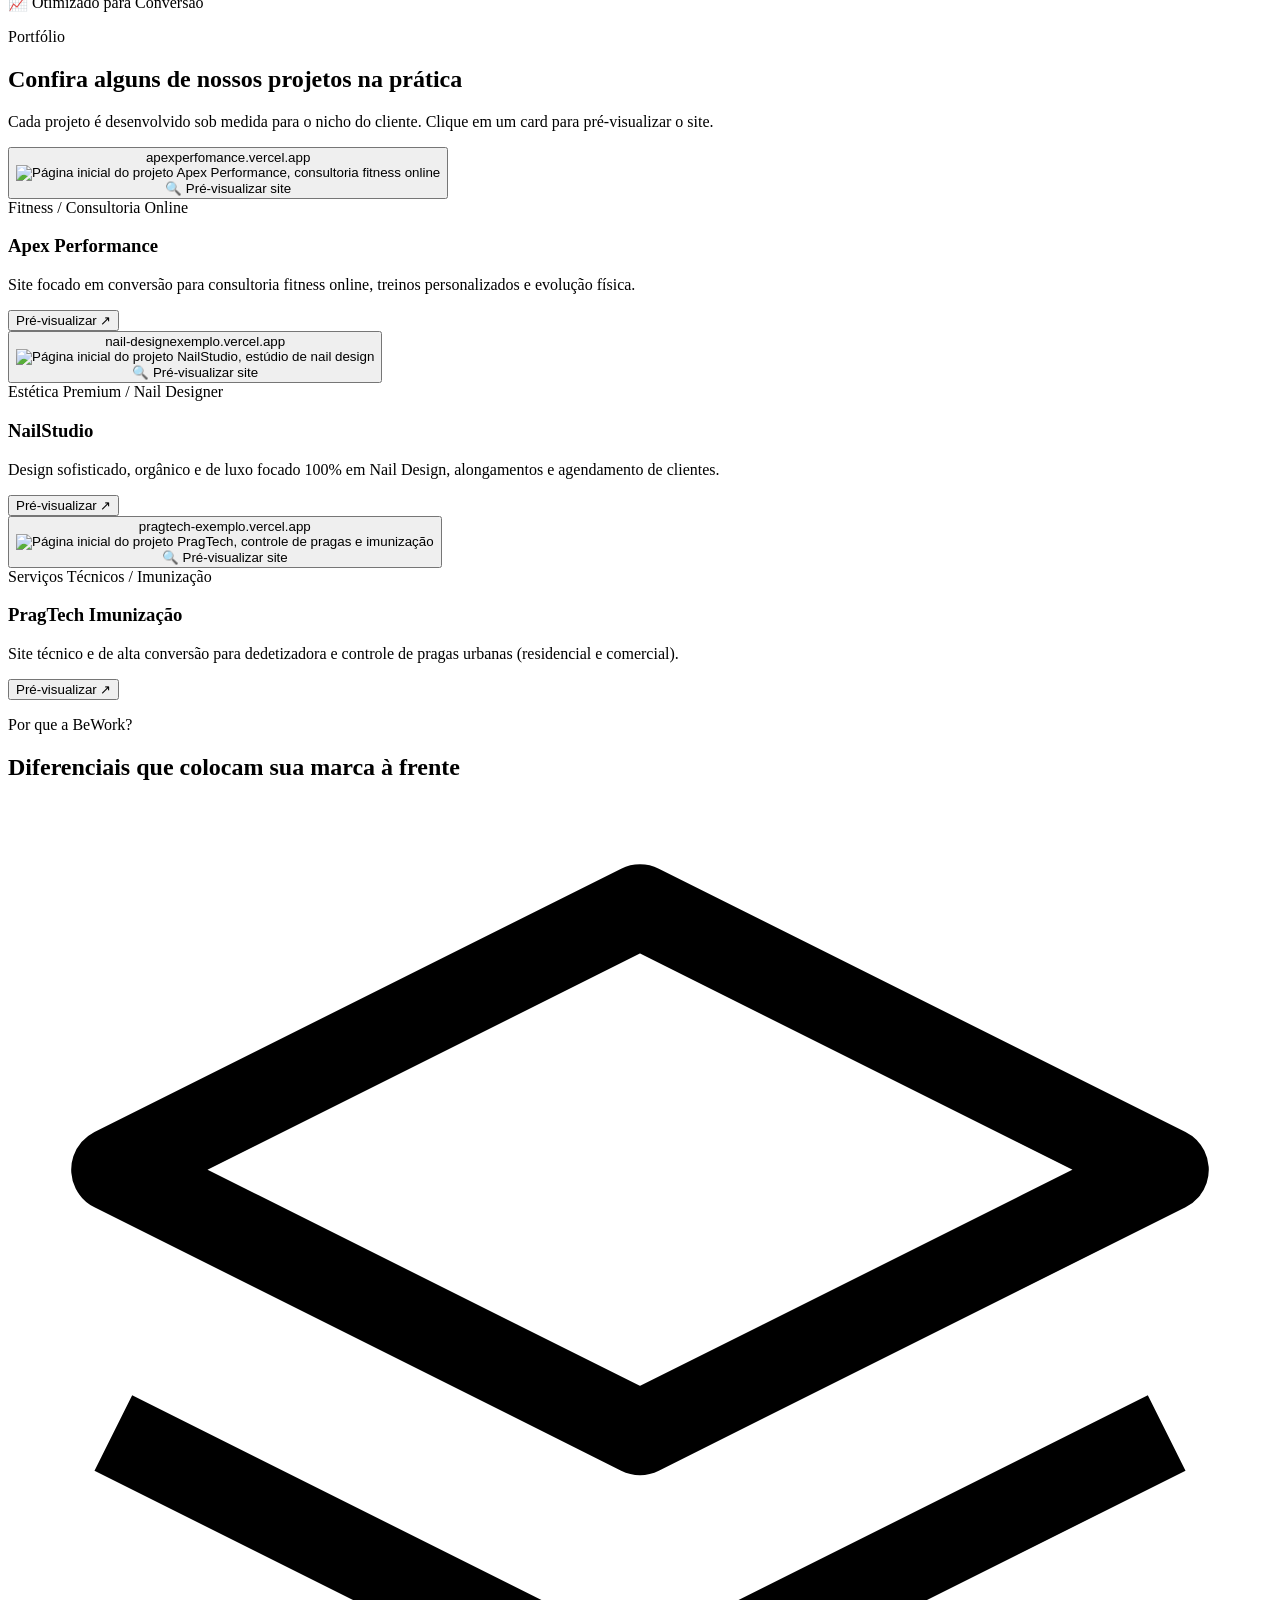
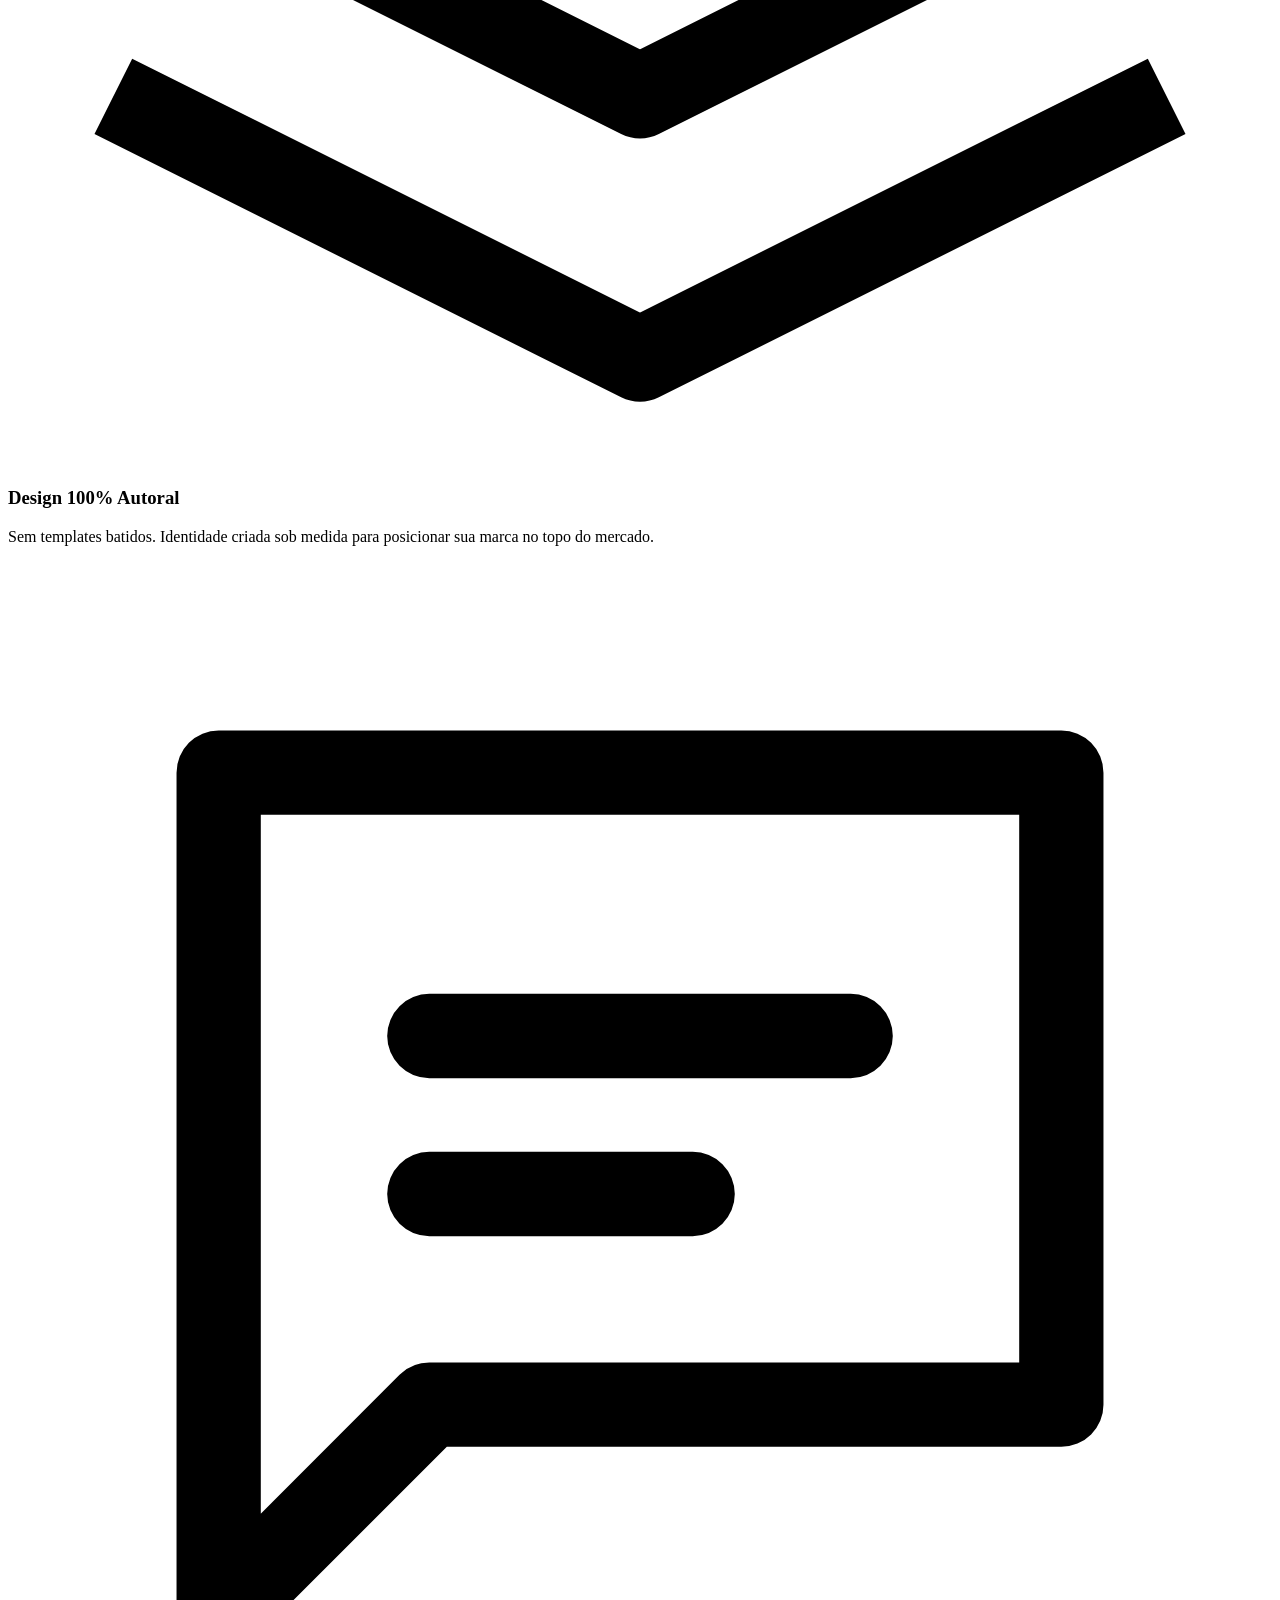
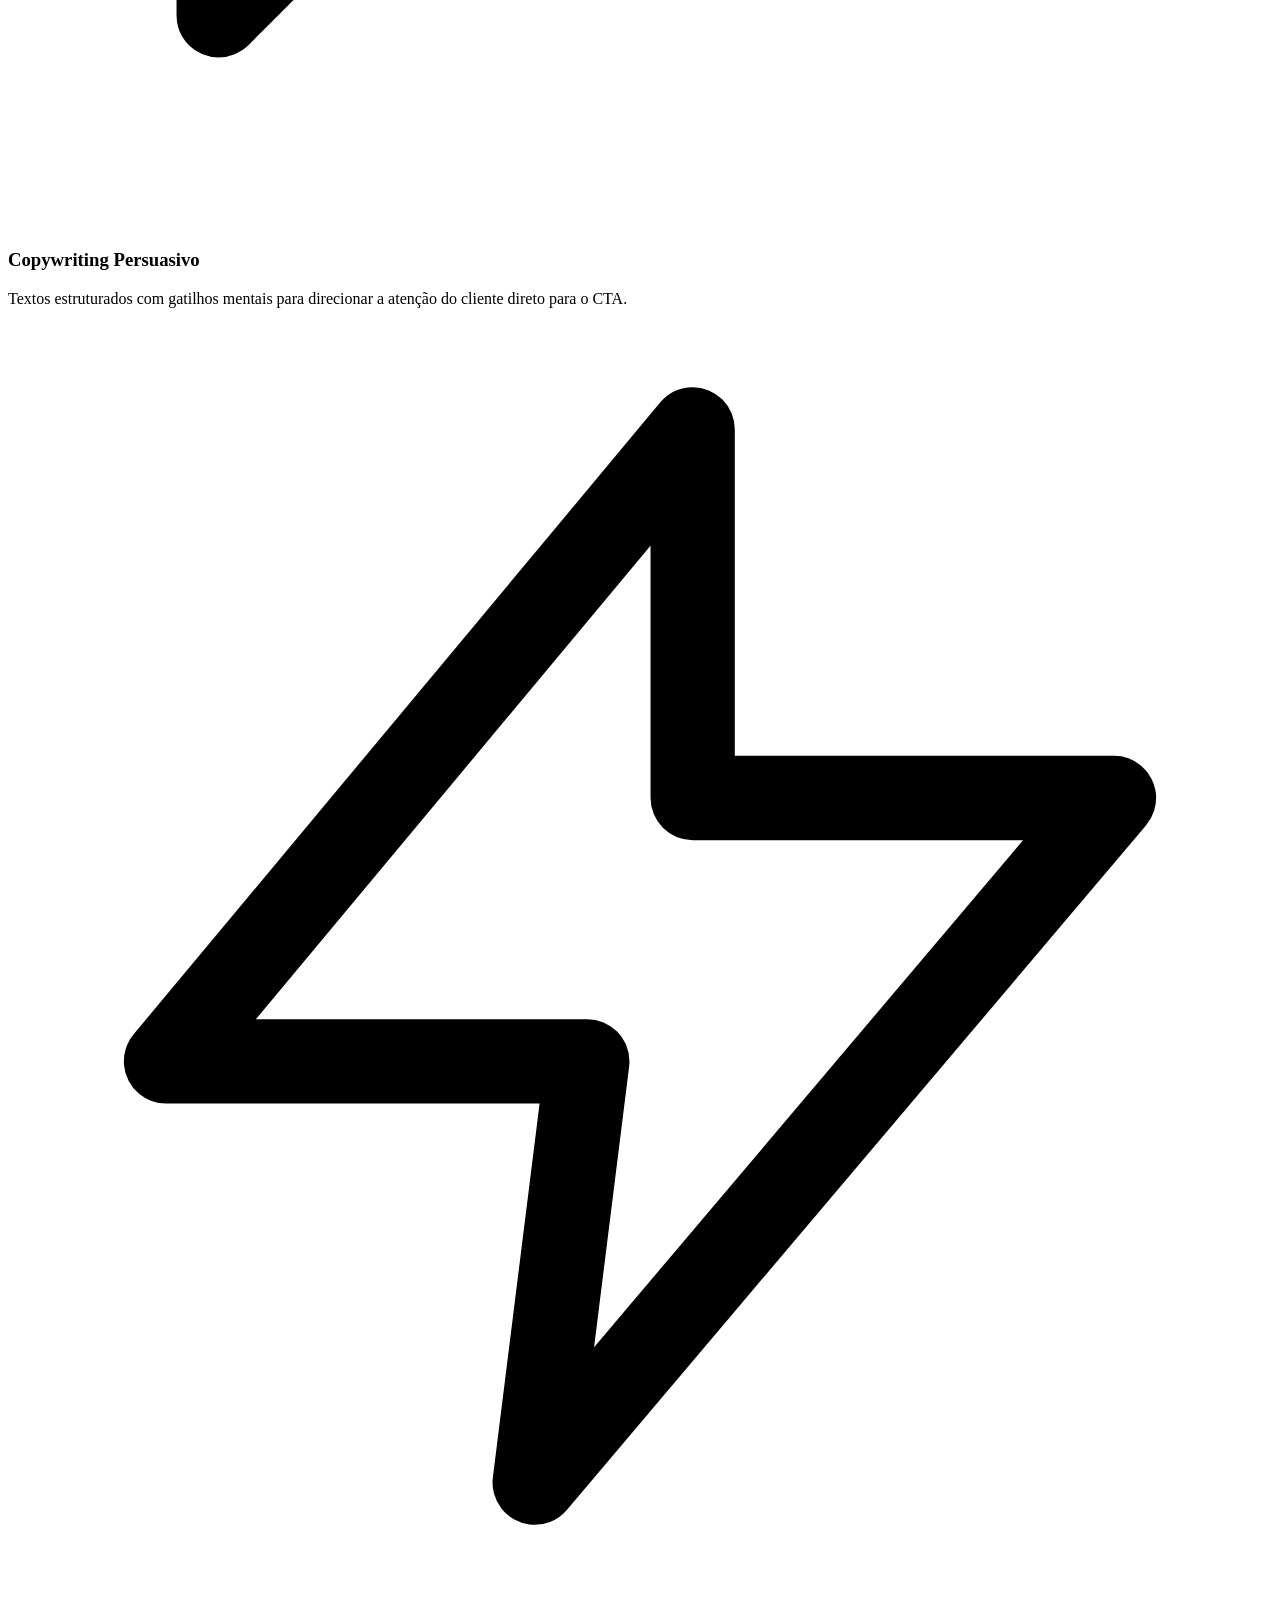
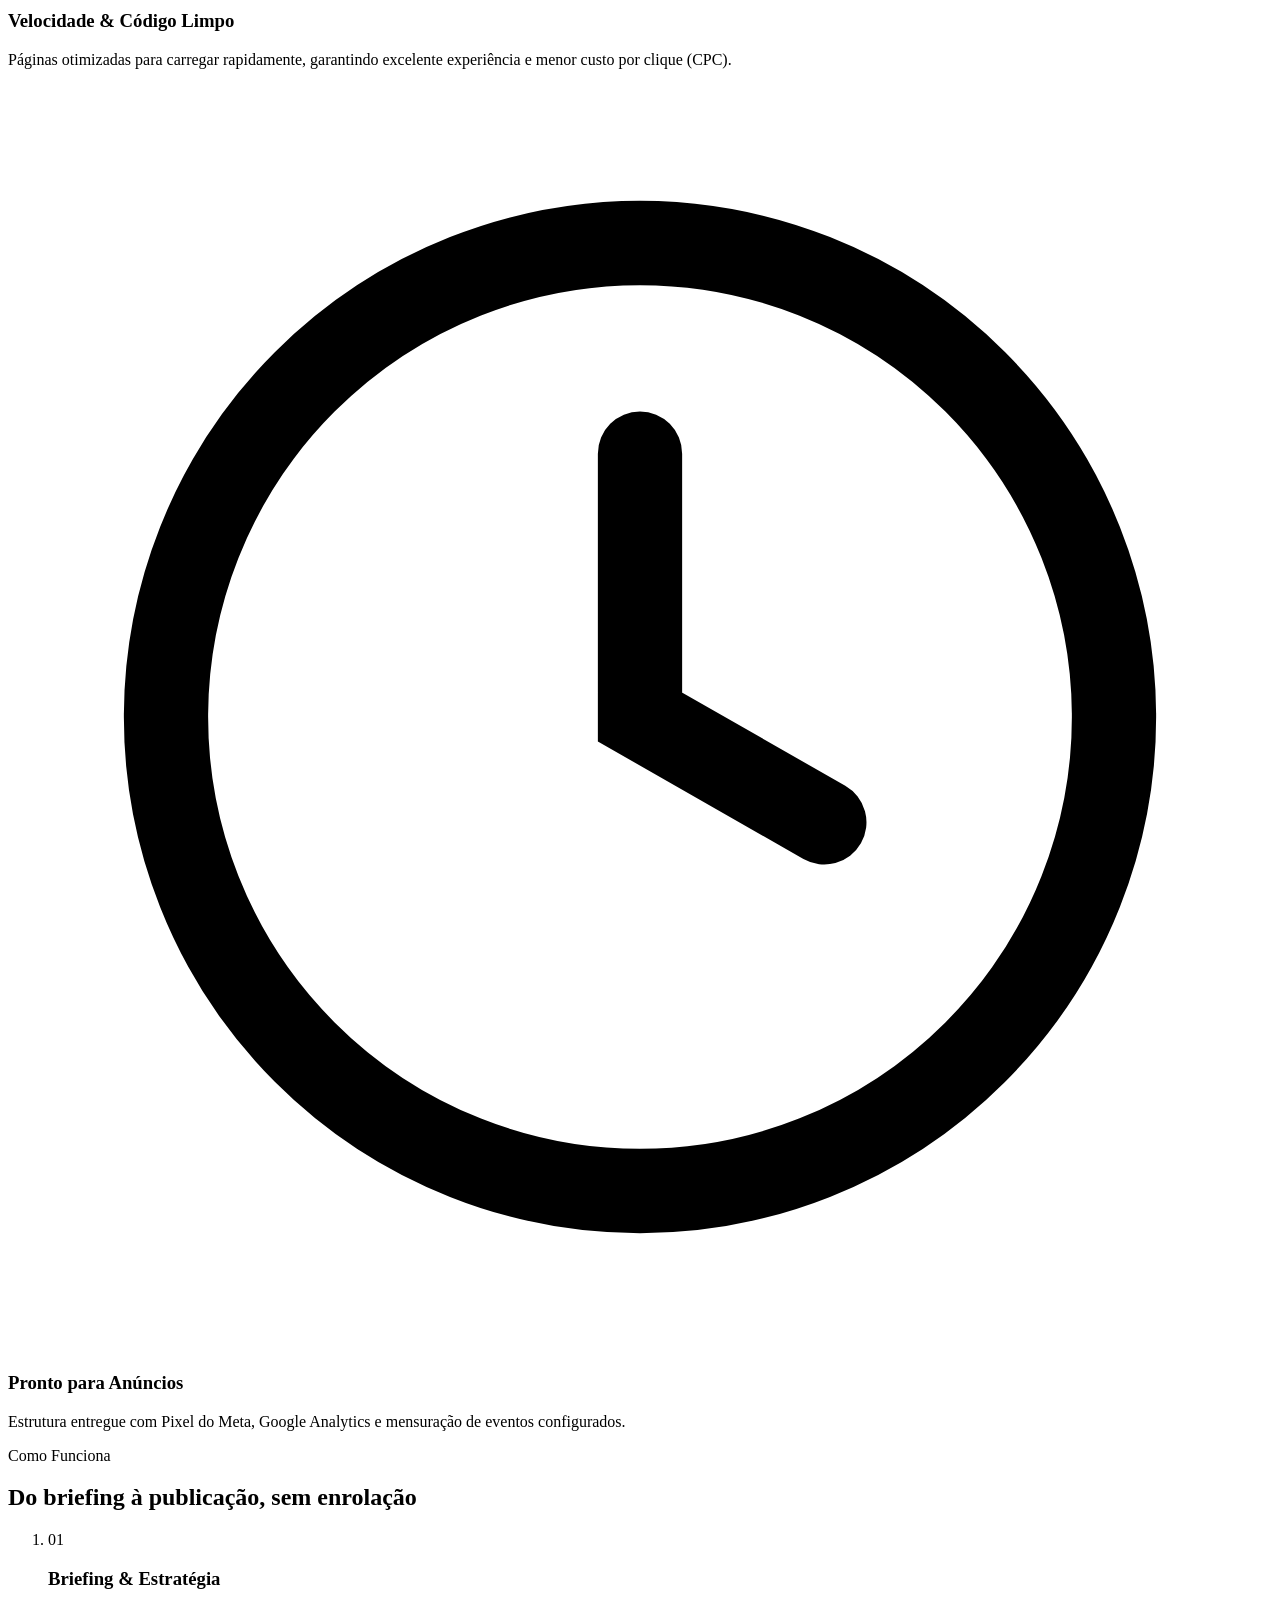
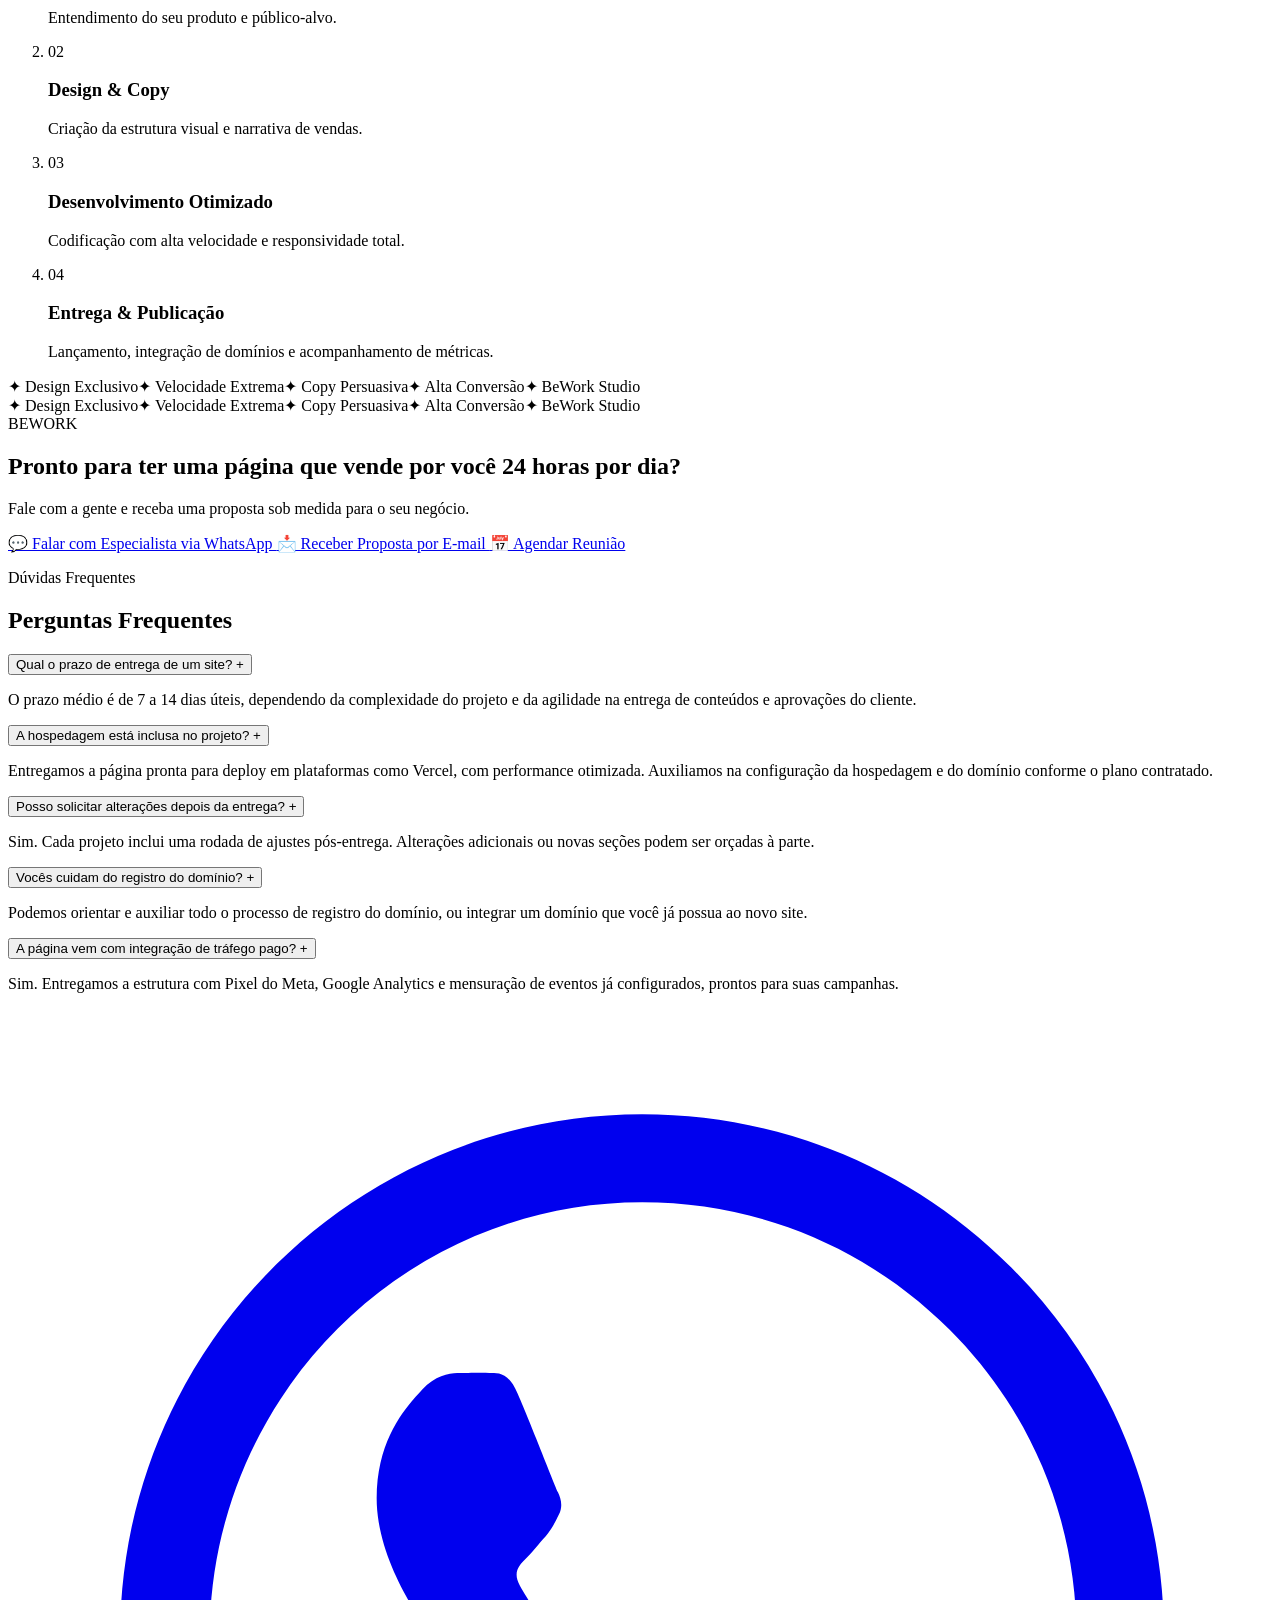
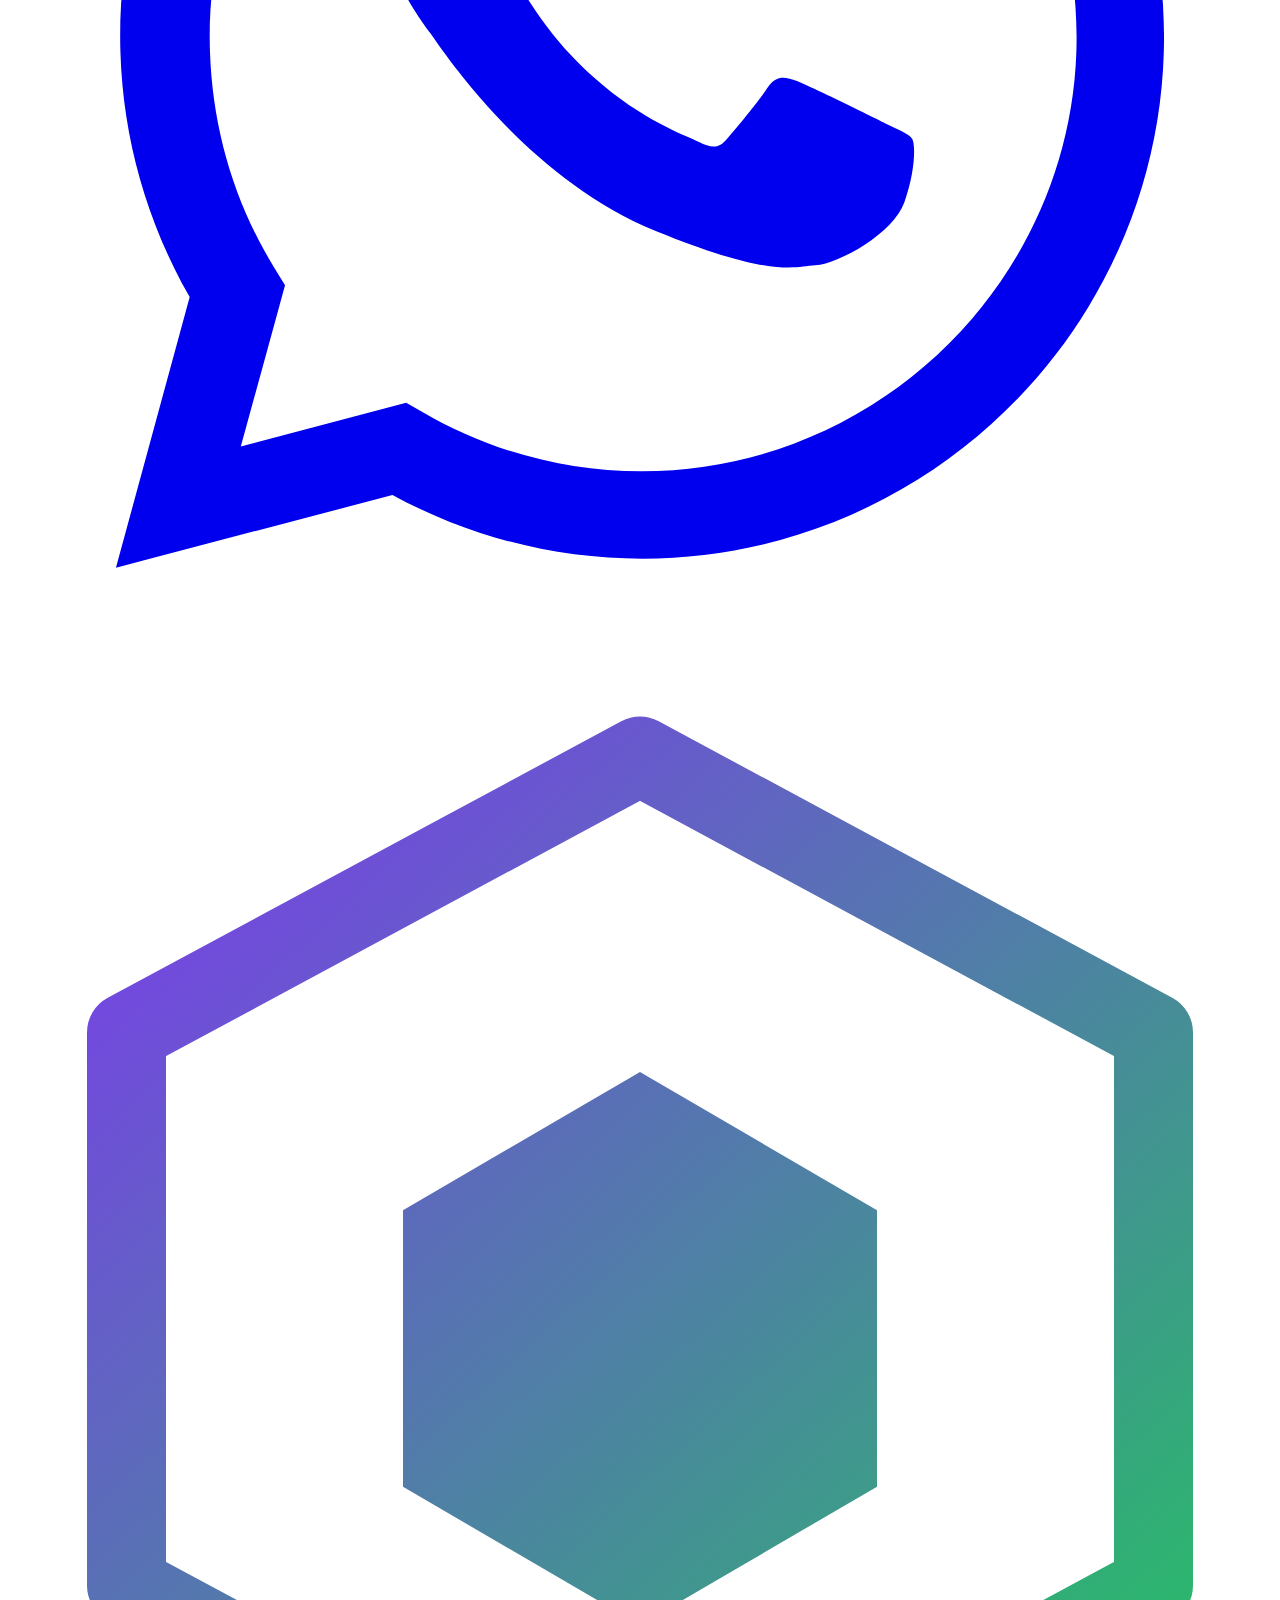
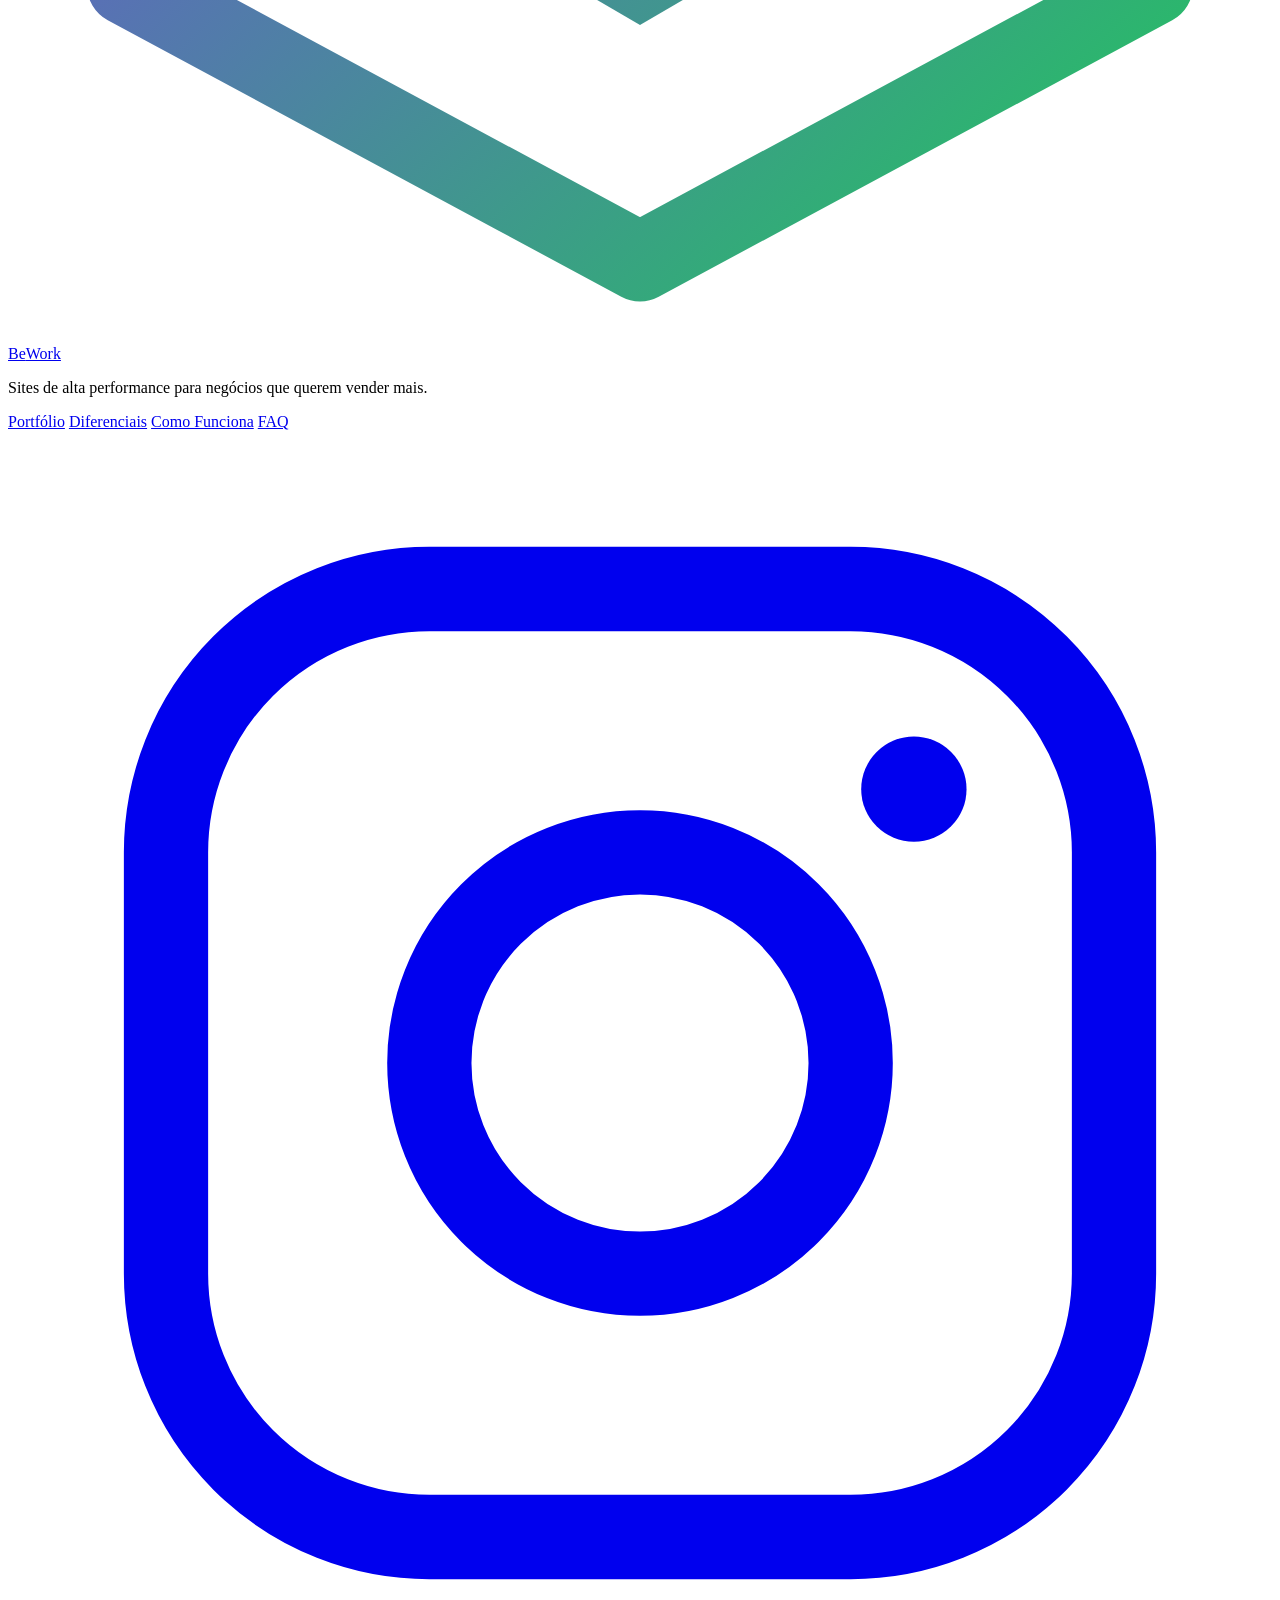
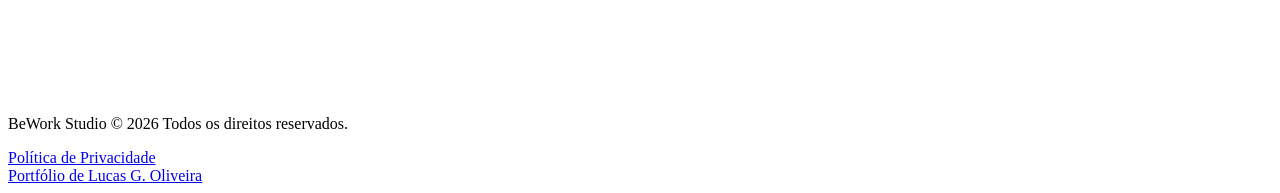
==== commit 0ea73dd0: "Add files via upload" ====
--- a/index.html
+++ b/index.html
@@ -317,10 +317,14 @@
   </section>
 
   <!-- ============ MARQUEE + CTA FINAL ============ -->
-  <div class="marquee" aria-hidden="true">
-    <div class="marquee__track">
-      <span>✦ Design Exclusivo</span><span>✦ Velocidade Extrema</span><span>✦ Copy Persuasiva</span><span>✦ Alta Conversão</span><span>✦ BeWork Studio</span>
-      <span>✦ Design Exclusivo</span><span>✦ Velocidade Extrema</span><span>✦ Copy Persuasiva</span><span>✦ Alta Conversão</span><span>✦ BeWork Studio</span>
+  <div class="marquee" id="marquee" aria-hidden="true">
+    <div class="marquee__track" id="marquee-track">
+      <div class="marquee__group">
+        <span>✦ Design Exclusivo</span><span>✦ Velocidade Extrema</span><span>✦ Copy Persuasiva</span><span>✦ Alta Conversão</span><span>✦ BeWork Studio</span>
+      </div>
+      <div class="marquee__group">
+        <span>✦ Design Exclusivo</span><span>✦ Velocidade Extrema</span><span>✦ Copy Persuasiva</span><span>✦ Alta Conversão</span><span>✦ BeWork Studio</span>
+      </div>
     </div>
   </div>
 
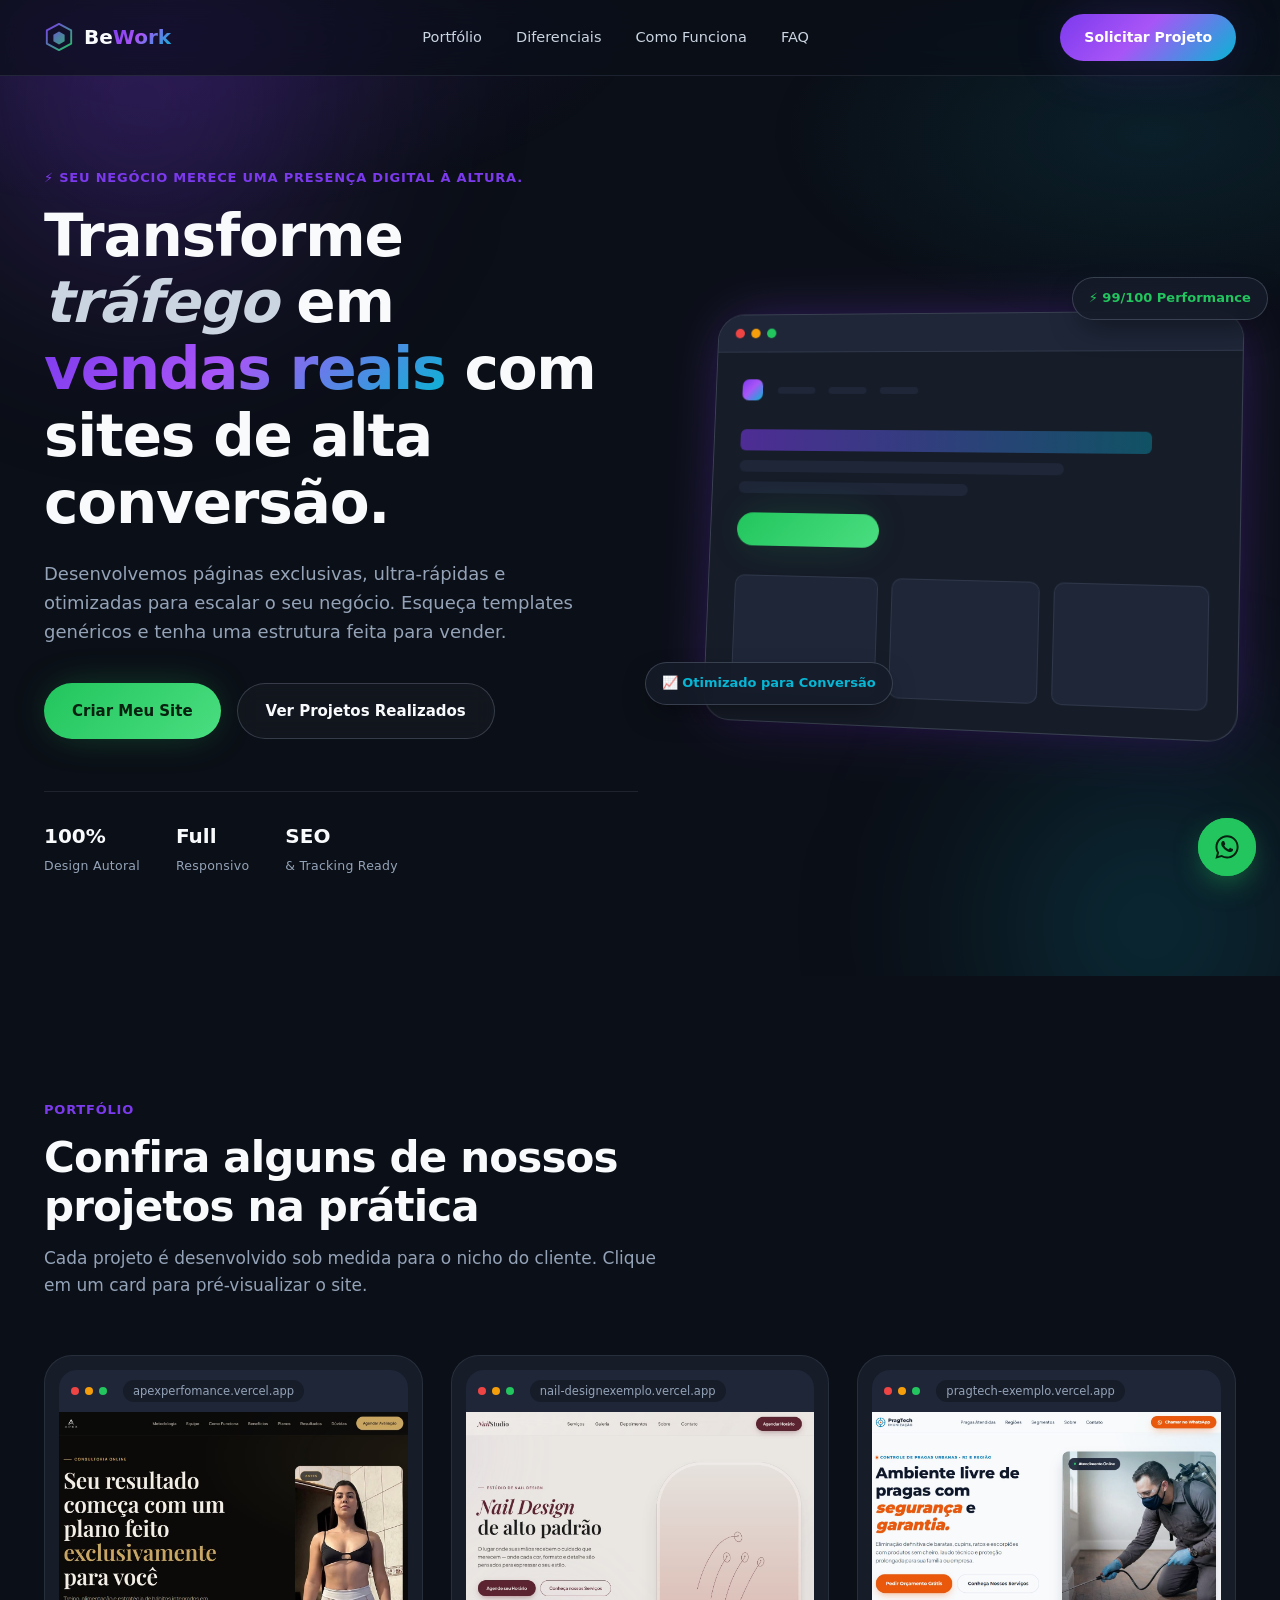
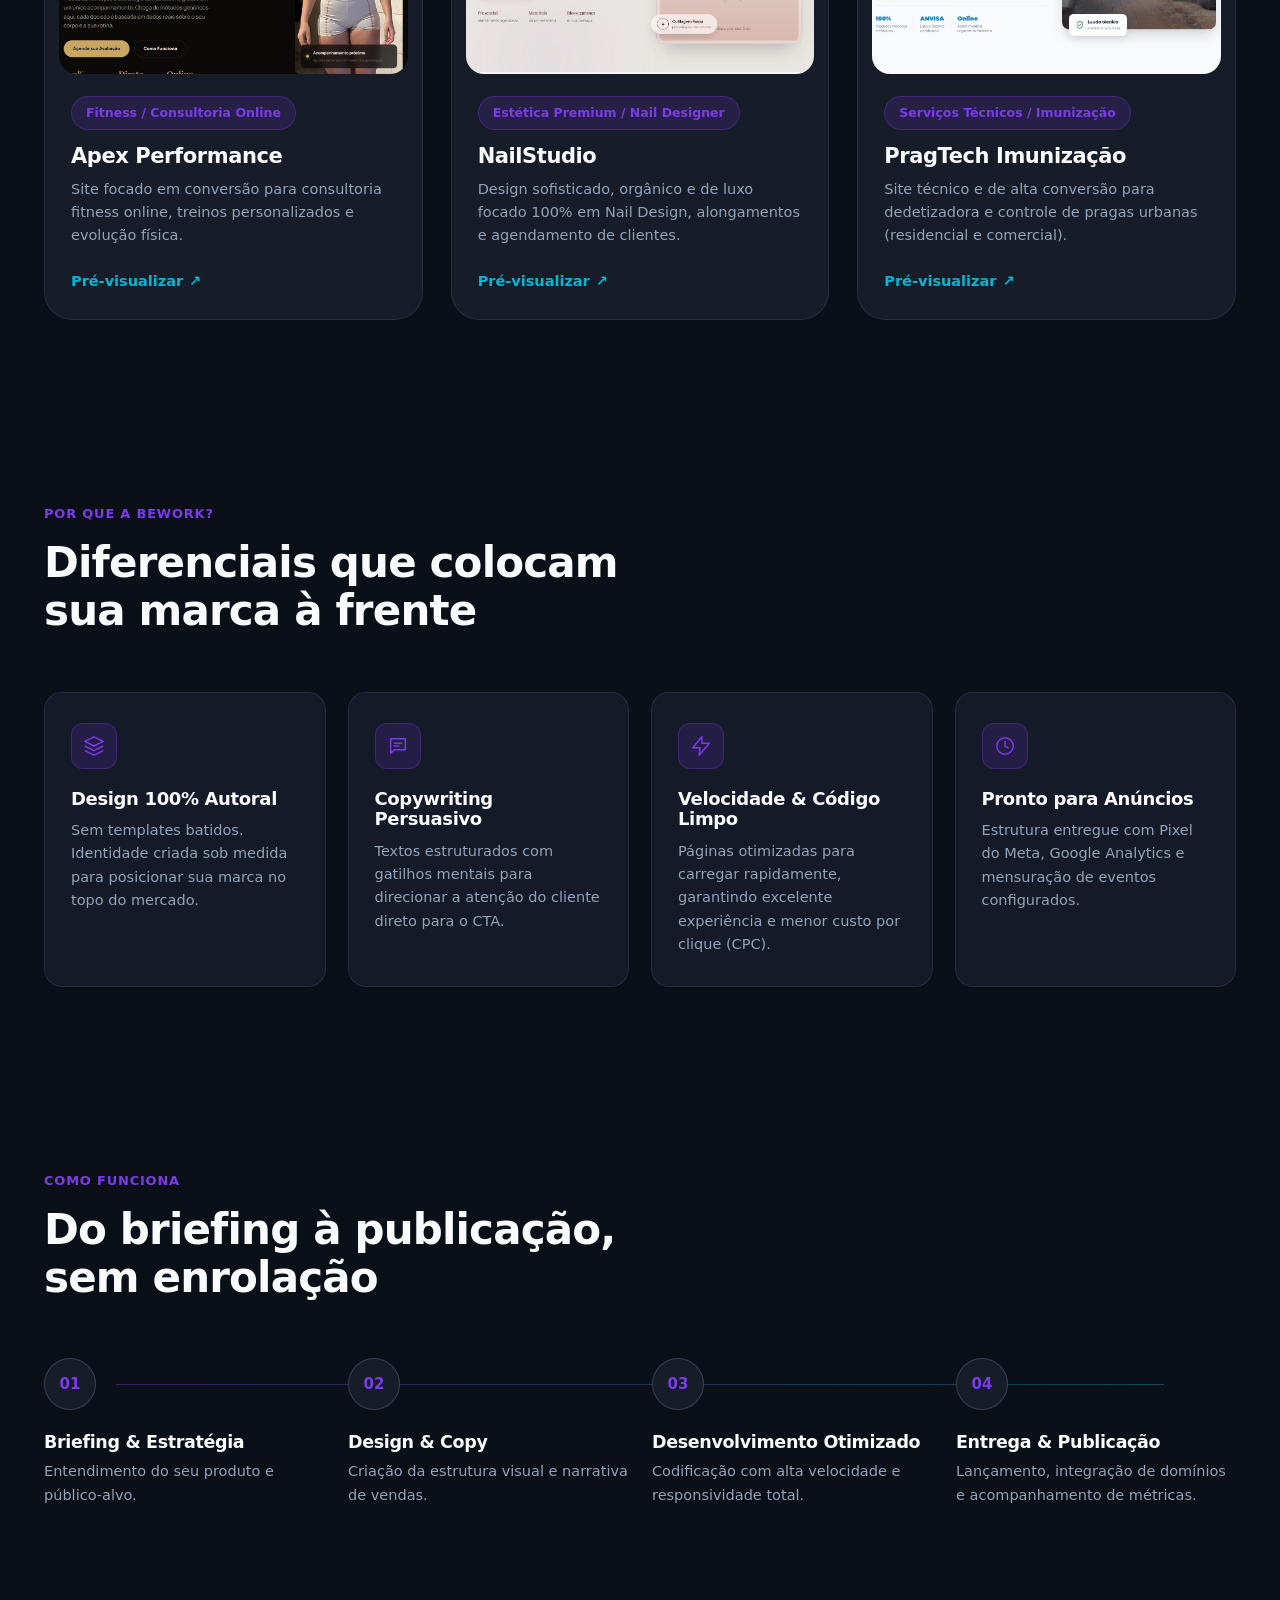
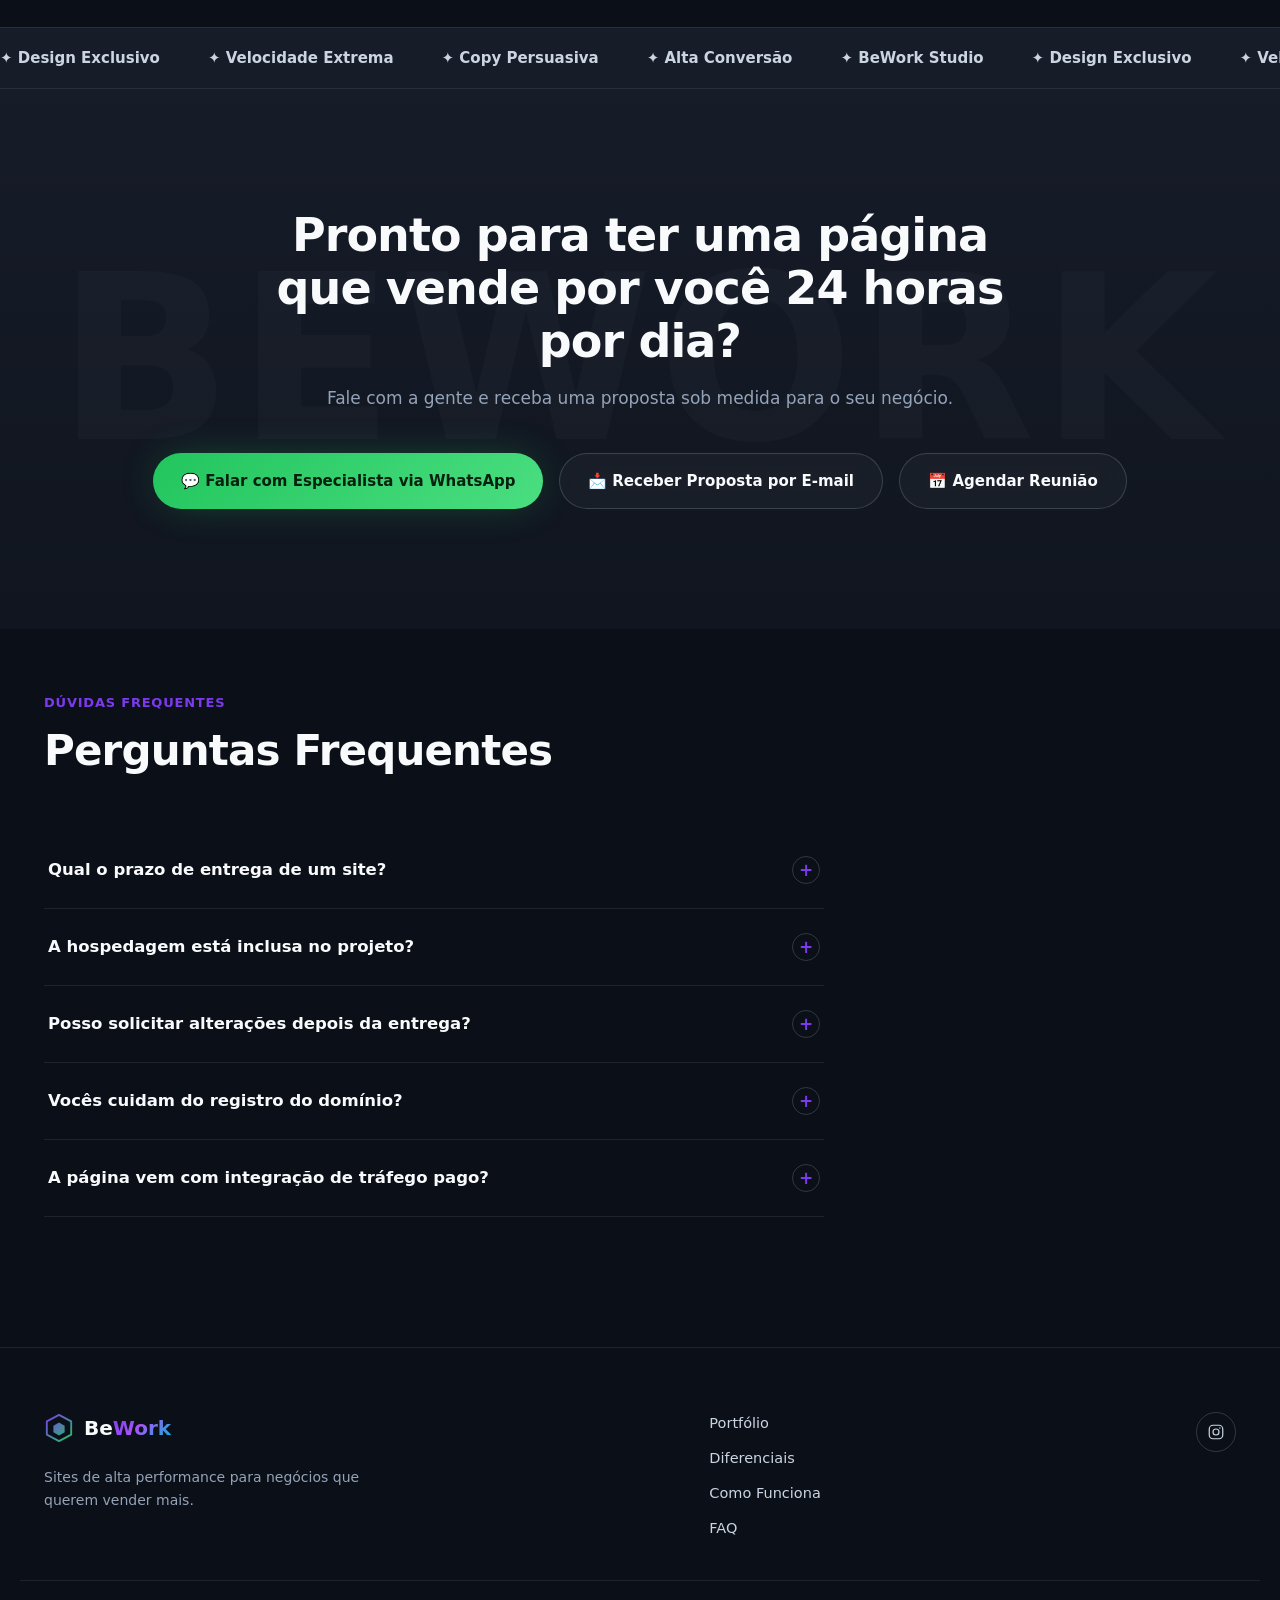
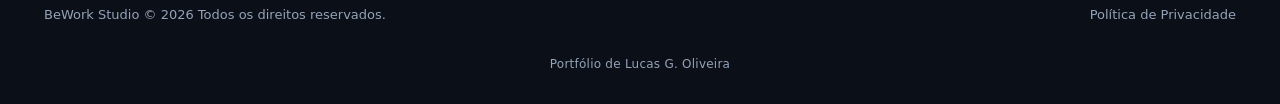
==== commit 5b948eb7: "Add files via upload" ====
--- a/index.html
+++ b/index.html
@@ -16,7 +16,766 @@
 <link rel="preconnect" href="https://fonts.gstatic.com" crossorigin>
 <link href="https://fonts.googleapis.com/css2?family=Sora:wght@400;500;600;700;800&family=Inter:wght@400;500;600;700&display=swap" rel="stylesheet">
 
-<link rel="stylesheet" href="assets/css/style.css">
+<style>
+/* ==========================================================================
+   BEWORK — DESIGN SYSTEM
+   Dark / Tech / High-Ticket
+   ========================================================================== */
+
+:root{
+  --bg: #0B0F17;
+  --surface-1: #161C28;
+  --surface-2: #1E2638;
+  --border: rgba(148, 163, 184, 0.14);
+  --border-strong: rgba(148, 163, 184, 0.28);
+
+  --text: #F8FAFC;
+  --text-muted: #94A3B8;
+  --text-muted-2: #CBD5E1;
+
+  --violet: #7C3AED;
+  --violet-soft: rgba(124, 58, 237, 0.16);
+  --lime: #22C55E;
+  --lime-soft: rgba(34, 197, 94, 0.16);
+  --cyan: #06B6D4;
+  --cyan-soft: rgba(6, 182, 212, 0.16);
+
+  --grad-brand: linear-gradient(135deg, var(--violet) 0%, #A855F7 45%, var(--cyan) 100%);
+  --grad-cta: linear-gradient(135deg, var(--lime) 0%, #4ADE80 100%);
+  --grad-border: linear-gradient(135deg, var(--violet), var(--cyan));
+
+  --font-display: "Sora", ui-sans-serif, system-ui, sans-serif;
+  --font-body: "Inter", ui-sans-serif, system-ui, sans-serif;
+
+  --container-w: 1240px;
+  --radius-sm: 12px;
+  --radius-md: 18px;
+  --radius-lg: 28px;
+  --radius-pill: 999px;
+
+  --shadow-glow-violet: 0 0 60px -12px rgba(124, 58, 237, 0.45);
+  --shadow-glow-lime: 0 0 40px -10px rgba(34, 197, 94, 0.4);
+  --shadow-card: 0 20px 50px -20px rgba(0,0,0,0.6);
+
+  --ease: cubic-bezier(0.16, 1, 0.3, 1);
+  --header-h: 76px;
+}
+
+*, *::before, *::after{ box-sizing: border-box; }
+html{ scroll-behavior: smooth; }
+
+body{
+  margin: 0;
+  background: var(--bg);
+  color: var(--text);
+  font-family: var(--font-body);
+  font-size: 16px;
+  line-height: 1.6;
+  -webkit-font-smoothing: antialiased;
+  overflow-x: hidden;
+}
+
+section{ scroll-margin-top: calc(var(--header-h) + 12px); }
+#faq, #portfolio, #diferenciais, #processo{ scroll-margin-top: calc(var(--header-h) + 24px); }
+
+img{ max-width: 100%; display: block; }
+
+h1, h2, h3, h4{
+  font-family: var(--font-display);
+  color: var(--text);
+  margin: 0;
+  line-height: 1.15;
+  letter-spacing: -0.02em;
+}
+p{ margin: 0; }
+a{ color: inherit; text-decoration: none; }
+ul, ol{ margin: 0; padding: 0; list-style: none; }
+button{ font-family: inherit; cursor: pointer; }
+
+.container{
+  width: 100%;
+  max-width: var(--container-w);
+  margin-inline: auto;
+  padding-inline: 24px;
+}
+
+.skip-link{
+  position: absolute; left: -999px; top: 0;
+  background: var(--violet); color: #fff;
+  padding: 12px 20px; border-radius: 0 0 8px 0;
+  z-index: 999;
+}
+.skip-link:focus{ left: 0; }
+
+:focus-visible{
+  outline: 2px solid var(--cyan);
+  outline-offset: 3px;
+  border-radius: 4px;
+}
+
+body::before{
+  content: "";
+  position: fixed; inset: 0;
+  background:
+    radial-gradient(60% 40% at 15% 0%, rgba(124,58,237,0.14) 0%, transparent 60%),
+    radial-gradient(50% 35% at 90% 15%, rgba(6,182,212,0.10) 0%, transparent 60%);
+  pointer-events: none;
+  z-index: 0;
+}
+
+/* ==========================================================================
+   UTILITIES
+   ========================================================================== */
+
+.eyebrow{
+  display: inline-flex; align-items: center; gap: 8px;
+  font-family: var(--font-display);
+  font-size: 13px; font-weight: 600;
+  letter-spacing: 0.06em; text-transform: uppercase;
+  color: var(--violet);
+  margin: 0 0 14px;
+}
+
+.grad-text{
+  background: var(--grad-brand);
+  -webkit-background-clip: text;
+  background-clip: text;
+  color: transparent;
+}
+
+.tag{
+  display: inline-block;
+  font-size: 12.5px; font-weight: 600;
+  color: var(--violet);
+  background: var(--violet-soft);
+  border: 1px solid rgba(124,58,237,0.3);
+  padding: 6px 14px;
+  border-radius: var(--radius-pill);
+}
+
+.section-head{ max-width: 640px; margin-bottom: 56px; }
+.section-title{ font-size: clamp(28px, 3.6vw, 42px); font-weight: 700; }
+.section-subtitle{ margin-top: 14px; color: var(--text-muted); font-size: 17px; }
+
+/* ==========================================================================
+   BUTTONS
+   ========================================================================== */
+
+.btn{
+  position: relative;
+  display: inline-flex; align-items: center; justify-content: center; gap: 8px;
+  font-family: var(--font-display);
+  font-weight: 600; font-size: 15px;
+  padding: 15px 28px;
+  border: none;
+  white-space: nowrap;
+  transition: transform 0.35s var(--ease), box-shadow 0.35s var(--ease), background 0.35s var(--ease);
+  isolation: isolate;
+}
+.btn--pill{ border-radius: var(--radius-pill); }
+
+.btn--primary{ background: var(--grad-brand); color: #fff; box-shadow: var(--shadow-glow-violet); overflow: hidden; }
+.btn--primary::before{
+  content: ""; position: absolute; inset: 0;
+  background: linear-gradient(120deg, transparent 30%, rgba(255,255,255,0.45) 50%, transparent 70%);
+  transform: translateX(-120%);
+  transition: transform 1.1s var(--ease);
+  z-index: -1;
+}
+.btn--primary:hover::before{ transform: translateX(120%); }
+.btn--primary:hover{ transform: translateY(-3px); box-shadow: 0 12px 40px -8px rgba(124,58,237,0.6); }
+
+.btn--lime{ background: var(--grad-cta); color: #06210F; box-shadow: var(--shadow-glow-lime); overflow: hidden; }
+.btn--lime::before{
+  content: ""; position: absolute; inset: 0;
+  background: linear-gradient(120deg, transparent 30%, rgba(255,255,255,0.55) 50%, transparent 70%);
+  transform: translateX(-120%);
+  transition: transform 1.1s var(--ease);
+  z-index: -1;
+}
+.btn--lime:hover::before{ transform: translateX(120%); }
+.btn--lime:hover{ transform: translateY(-3px); box-shadow: 0 14px 40px -8px rgba(34,197,94,0.55); }
+
+.btn--outline{
+  background: rgba(255,255,255,0.03);
+  color: var(--text);
+  border: 1px solid var(--border-strong);
+  backdrop-filter: blur(10px);
+}
+.btn--outline:hover{ transform: translateY(-3px); border-color: var(--cyan); background: rgba(6,182,212,0.08); }
+
+@media (prefers-reduced-motion: reduce){
+  .btn, .btn--primary::before, .btn--lime::before{ transition: none !important; }
+  .btn:hover{ transform: none !important; }
+}
+
+/* ==========================================================================
+   HEADER
+   ========================================================================== */
+
+.header{
+  position: fixed; top: 0; left: 0; right: 0; z-index: 100;
+  height: var(--header-h);
+  display: flex; align-items: center;
+  background: rgba(11, 15, 23, 0.7);
+  backdrop-filter: blur(16px) saturate(140%);
+  border-bottom: 1px solid var(--border);
+  transition: background 0.3s var(--ease), border-color 0.3s var(--ease);
+}
+.header__inner{ display: flex; align-items: center; justify-content: space-between; gap: 24px; }
+
+.logo{ display: inline-flex; align-items: center; gap: 10px; font-family: var(--font-display); font-weight: 700; font-size: 20px; }
+.logo__mark{ width: 30px; height: 30px; display: inline-flex; }
+.logo__mark svg{ width: 100%; height: 100%; }
+.logo__accent{ background: var(--grad-brand); -webkit-background-clip: text; background-clip: text; color: transparent; }
+
+.nav{ display: flex; align-items: center; gap: 34px; }
+.nav__link{ font-size: 14.5px; font-weight: 500; color: var(--text-muted-2); position: relative; padding: 6px 0; transition: color 0.25s; }
+.nav__link::after{
+  content: ""; position: absolute; left: 0; bottom: 0; width: 0; height: 1.5px;
+  background: var(--grad-brand);
+  transition: width 0.3s var(--ease);
+}
+.nav__link:hover{ color: var(--text); }
+.nav__link:hover::after{ width: 100%; }
+
+.header__actions{ display: flex; align-items: center; gap: 18px; }
+.header__actions .btn{ padding: 12px 24px; font-size: 14px; }
+
+.hamburger{
+  display: none; flex-direction: column; justify-content: center; gap: 5px;
+  width: 40px; height: 40px;
+  background: transparent;
+  border: 1px solid var(--border-strong);
+  border-radius: 10px;
+}
+.hamburger span{ display: block; height: 2px; width: 18px; margin-inline: auto; background: var(--text); transition: transform 0.3s var(--ease), opacity 0.3s var(--ease); }
+.hamburger[aria-expanded="true"] span:nth-child(1){ transform: translateY(7px) rotate(45deg); }
+.hamburger[aria-expanded="true"] span:nth-child(2){ opacity: 0; }
+.hamburger[aria-expanded="true"] span:nth-child(3){ transform: translateY(-7px) rotate(-45deg); }
+
+.mobile-menu{
+  position: fixed; top: var(--header-h); left: 0; right: 0;
+  background: rgba(11,15,23,0.98);
+  backdrop-filter: blur(20px);
+  border-bottom: 1px solid var(--border);
+  display: flex; flex-direction: column;
+  padding: 12px 24px 28px; gap: 4px;
+  transform: translateY(-8px); opacity: 0; visibility: hidden;
+  transition: opacity 0.3s var(--ease), transform 0.3s var(--ease), visibility 0.3s;
+  z-index: 99;
+}
+.mobile-menu.is-open{ opacity: 1; transform: translateY(0); visibility: visible; }
+.mobile-menu__link{ padding: 14px 4px; font-size: 16px; font-weight: 500; border-bottom: 1px solid var(--border); }
+.mobile-menu__cta{ margin-top: 16px; text-align: center; justify-content: center; }
+
+@media (prefers-reduced-motion: reduce){
+  .mobile-menu{ transition: none; }
+  .hamburger span{ transition: none; }
+}
+
+/* ==========================================================================
+   HERO
+   ========================================================================== */
+
+.hero{ position: relative; padding: calc(var(--header-h) + 88px) 0 100px; overflow: hidden; }
+
+.hero__glow{ position: absolute; border-radius: 50%; filter: blur(90px); pointer-events: none; z-index: 0; }
+.hero__glow--1{ width: 520px; height: 520px; background: radial-gradient(circle, rgba(124,58,237,0.35), transparent 70%); top: -160px; left: -120px; }
+.hero__glow--2{ width: 460px; height: 460px; background: radial-gradient(circle, rgba(6,182,212,0.25), transparent 70%); bottom: -180px; right: -100px; }
+
+.hero__inner{ position: relative; z-index: 1; display: grid; grid-template-columns: 1.05fr 0.95fr; gap: 60px; align-items: center; }
+
+.hero__title{ font-size: clamp(34px, 4.6vw, 58px); font-weight: 800; }
+.hero__title em{ font-style: italic; font-weight: 600; color: var(--text-muted-2); }
+
+.hero__subtitle{ margin-top: 24px; font-size: 18px; color: var(--text-muted); max-width: 540px; }
+
+.hero__actions{ display: flex; flex-wrap: wrap; gap: 16px; margin-top: 36px; }
+
+.hero__trust{ display: flex; gap: 36px; margin-top: 52px; padding-top: 28px; border-top: 1px solid var(--border); }
+.hero__trust-item{ display: flex; flex-direction: column; gap: 4px; }
+.hero__trust-item strong{ font-family: var(--font-display); font-size: 20px; color: var(--text); }
+.hero__trust-item span{ font-size: 12.5px; color: var(--text-muted); letter-spacing: 0.02em; }
+
+.hero__visual{ position: relative; }
+.mock3d{ position: relative; perspective: 1400px; }
+
+.mock3d__browser{
+  position: relative;
+  background: var(--surface-1);
+  border: 1px solid var(--border-strong);
+  border-radius: var(--radius-lg);
+  overflow: hidden;
+  box-shadow: var(--shadow-glow-violet), var(--shadow-card);
+  transform: rotateY(-10deg) rotateX(4deg) rotateZ(1deg);
+  animation: float 6s ease-in-out infinite;
+}
+@keyframes float{
+  0%, 100%{ transform: rotateY(-10deg) rotateX(4deg) rotateZ(1deg) translateY(0); }
+  50%{ transform: rotateY(-10deg) rotateX(4deg) rotateZ(1deg) translateY(-16px); }
+}
+
+.mock3d__topbar{ display: flex; gap: 7px; padding: 14px 18px; background: var(--surface-2); border-bottom: 1px solid var(--border); }
+.mock3d__topbar span{ width: 10px; height: 10px; border-radius: 50%; background: var(--border-strong); }
+.mock3d__topbar span:nth-child(1){ background: #EF4444; }
+.mock3d__topbar span:nth-child(2){ background: #F59E0B; }
+.mock3d__topbar span:nth-child(3){ background: var(--lime); }
+
+.mock3d__screen{ padding: 28px; }
+.mock3d__nav{ display: flex; align-items: center; gap: 16px; margin-bottom: 30px; }
+.mock3d__logo-dot{ width: 22px; height: 22px; border-radius: 7px; background: var(--grad-brand); flex-shrink: 0; }
+.mock3d__nav-lines{ display: flex; gap: 14px; flex: 1; }
+.mock3d__nav-lines div{ height: 7px; width: 40px; border-radius: 4px; background: var(--surface-2); }
+
+.mock3d__hero{ margin-bottom: 30px; }
+.mock3d__bar{ height: 12px; border-radius: 6px; margin-bottom: 10px; background: var(--surface-2); }
+.mock3d__bar--lg{ width: 88%; height: 22px; background: linear-gradient(90deg, rgba(124,58,237,0.55), rgba(6,182,212,0.35)); }
+.mock3d__bar--md{ width: 70%; }
+.mock3d__bar--sm{ width: 50%; margin-bottom: 20px; }
+.mock3d__cta{ width: 150px; height: 34px; border-radius: var(--radius-pill); background: var(--grad-cta); box-shadow: var(--shadow-glow-lime); }
+
+.mock3d__cards{ display: grid; grid-template-columns: repeat(3, 1fr); gap: 14px; }
+.mock3d__card{ aspect-ratio: 1 / 0.8; border-radius: 10px; background: var(--surface-2); border: 1px solid var(--border); }
+
+.mock3d__tag{
+  position: absolute;
+  font-family: var(--font-display); font-size: 13px; font-weight: 600;
+  padding: 10px 16px; border-radius: var(--radius-pill);
+  background: rgba(22, 28, 40, 0.85);
+  border: 1px solid var(--border-strong);
+  backdrop-filter: blur(12px);
+  box-shadow: 0 12px 30px -10px rgba(0,0,0,0.6);
+  animation: floatTag 5s ease-in-out infinite;
+}
+.mock3d__tag--1{ top: -8%; right: -6%; color: var(--lime); animation-delay: 0.3s; }
+.mock3d__tag--2{ bottom: 6%; left: -10%; color: var(--cyan); animation-delay: 1s; }
+@keyframes floatTag{ 0%, 100%{ transform: translateY(0); } 50%{ transform: translateY(-10px); } }
+
+@media (prefers-reduced-motion: reduce){
+  .mock3d__browser, .mock3d__tag{ animation: none; }
+}
+
+/* ==========================================================================
+   REVEAL ON SCROLL
+   ========================================================================== */
+
+.reveal{ opacity: 0; transform: translateY(28px); transition: opacity 0.8s var(--ease), transform 0.8s var(--ease); }
+.reveal.is-visible{ opacity: 1; transform: translateY(0); }
+@media (prefers-reduced-motion: reduce){ .reveal{ opacity: 1; transform: none; transition: none; } }
+
+/* ==========================================================================
+   PORTFOLIO — CARDS
+   ========================================================================== */
+
+.portfolio{ padding: 120px 0; position: relative; z-index: 1; }
+
+.project-grid{ display: grid; grid-template-columns: repeat(3, 1fr); gap: 28px; }
+
+.project-card{
+  position: relative;
+  background: var(--surface-1);
+  border: 1px solid var(--border);
+  border-radius: var(--radius-lg);
+  padding: 14px;
+  transition: transform 0.4s var(--ease), border-color 0.4s var(--ease), box-shadow 0.4s var(--ease);
+}
+.project-card::before{
+  content: ""; position: absolute; inset: -1px;
+  border-radius: var(--radius-lg);
+  padding: 1px;
+  background: var(--grad-border);
+  -webkit-mask: linear-gradient(#fff 0 0) content-box, linear-gradient(#fff 0 0);
+  -webkit-mask-composite: xor;
+  mask-composite: exclude;
+  opacity: 0;
+  transition: opacity 0.4s var(--ease);
+  pointer-events: none;
+}
+.project-card:hover{ transform: translateY(-6px); box-shadow: var(--shadow-card); }
+.project-card:hover::before{ opacity: 1; }
+
+.project-card__frame{ position: relative; border-radius: var(--radius-md); overflow: hidden; }
+.project-card__frame--btn{
+  display: block;
+  width: 100%;
+  padding: 0;
+  background: none;
+  border: none;
+  text-align: left;
+  color: inherit;
+  cursor: pointer;
+}
+
+.badge-soon{
+  position: absolute; top: 14px; right: 14px; z-index: 3;
+  background: rgba(11,15,23,0.85);
+  border: 1px solid var(--violet);
+  color: var(--text);
+  font-size: 11.5px; font-weight: 700;
+  padding: 7px 13px;
+  border-radius: var(--radius-pill);
+  backdrop-filter: blur(8px);
+}
+
+.browser-chrome{ display: flex; align-items: center; gap: 6px; padding: 10px 12px; background: var(--surface-2); }
+.browser-chrome span{ width: 8px; height: 8px; border-radius: 50%; background: var(--border-strong); }
+.browser-chrome span:nth-child(1){ background: #EF4444; }
+.browser-chrome span:nth-child(2){ background: #F59E0B; }
+.browser-chrome span:nth-child(3){ background: var(--lime); }
+.browser-chrome__url{
+  margin-left: 10px; font-size: 11.5px; color: var(--text-muted);
+  background: var(--surface-1);
+  padding: 4px 10px; border-radius: var(--radius-pill);
+  font-family: var(--font-body);
+}
+
+.project-card__image{ position: relative; aspect-ratio: 4 / 3; overflow: hidden; background: var(--surface-2); }
+.project-card__image img{
+  width: 100%; height: 100%;
+  object-fit: cover;
+  object-position: top center;
+  display: block;
+  transition: transform 0.6s var(--ease);
+}
+.project-card__frame--btn:hover .project-card__image img,
+.project-card__frame--btn:focus-visible .project-card__image img{ transform: scale(1.05); }
+
+.project-card__hover-hint{
+  position: absolute; inset: 0;
+  display: flex; align-items: center; justify-content: center;
+  background: rgba(11,15,23,0.72);
+  backdrop-filter: blur(3px);
+  color: var(--text);
+  font-family: var(--font-display);
+  font-weight: 600; font-size: 14.5px;
+  opacity: 0;
+  transition: opacity 0.3s var(--ease);
+  pointer-events: none;
+}
+.project-card__frame--btn:hover .project-card__hover-hint,
+.project-card__frame--btn:focus-visible .project-card__hover-hint{ opacity: 1; }
+
+/* ==========================================================================
+   PORTFOLIO — BODY / CTA
+   ========================================================================== */
+
+.project-card__body{ padding: 22px 12px 12px; }
+.project-card__title{ font-size: 21px; font-weight: 700; margin: 14px 0 10px; }
+.project-card__desc{ color: var(--text-muted); font-size: 14.5px; margin-bottom: 20px; }
+
+.link-cta{
+  display: inline-flex; align-items: center; gap: 6px;
+  font-family: var(--font-display); font-weight: 600; font-size: 14.5px;
+  color: var(--cyan);
+  background: none; border: none; padding: 0;
+  transition: gap 0.25s var(--ease), color 0.25s;
+}
+.link-cta:hover{ gap: 11px; color: var(--lime); }
+.link-cta--muted{ color: var(--text-muted-2); }
+.link-cta--muted:hover{ color: var(--violet); }
+
+.project-card--soon .project-card__frame{ opacity: 0.96; }
+
+/* ==========================================================================
+   PREVIEW MODAL (POP-UP)
+   ========================================================================== */
+
+.preview-overlay{
+  position: fixed; inset: 0; z-index: 200;
+  display: flex; align-items: center; justify-content: center;
+  padding: 24px;
+  background: rgba(6, 9, 15, 0.78);
+  backdrop-filter: blur(10px);
+  opacity: 0;
+  transition: opacity 0.3s var(--ease);
+}
+.preview-overlay.is-open{ opacity: 1; }
+.preview-overlay[hidden]{ display: none; }
+
+.preview-modal{
+  position: relative;
+  width: 100%; max-width: 880px;
+  max-height: 88vh;
+  overflow-y: auto;
+  background: var(--surface-1);
+  border: 1px solid var(--border-strong);
+  border-radius: var(--radius-lg);
+  box-shadow: var(--shadow-glow-violet), 0 30px 80px -20px rgba(0,0,0,0.7);
+  transform: translateY(24px) scale(0.98);
+  opacity: 0;
+  transition: transform 0.35s var(--ease), opacity 0.35s var(--ease);
+}
+.preview-overlay.is-open .preview-modal{ transform: translateY(0) scale(1); opacity: 1; }
+
+.preview-modal__close{
+  position: absolute; top: 16px; right: 16px; z-index: 5;
+  width: 38px; height: 38px;
+  border-radius: 50%;
+  background: rgba(11,15,23,0.7);
+  border: 1px solid var(--border-strong);
+  color: var(--text);
+  font-size: 14px;
+  display: flex; align-items: center; justify-content: center;
+  transition: background 0.25s, border-color 0.25s, transform 0.25s;
+}
+.preview-modal__close:hover{ background: rgba(239,68,68,0.16); border-color: #EF4444; transform: rotate(90deg); }
+
+.preview-modal__frame{ padding: 18px 18px 0; }
+.browser-chrome--modal{ border-radius: 12px 12px 0 0; }
+
+.preview-modal__viewport{
+  aspect-ratio: 16 / 10;
+  border-radius: 0 0 12px 12px;
+  overflow: hidden;
+  border: 1px solid var(--border);
+  border-top: none;
+  background: var(--surface-2);
+}
+.preview-modal__viewport img{
+  width: 100%; height: 100%;
+  object-fit: cover;
+  object-position: top center;
+  display: block;
+}
+
+.preview-modal__info{ padding: 26px 30px 32px; }
+.preview-modal__title{ font-size: 24px; font-weight: 700; margin: 14px 0 10px; }
+.preview-modal__desc{ color: var(--text-muted); font-size: 15px; max-width: 560px; }
+.preview-modal__actions{ display: flex; flex-wrap: wrap; gap: 14px; margin-top: 26px; }
+
+@media (prefers-reduced-motion: reduce){
+  .preview-overlay, .preview-modal, .preview-modal__close{ transition: none !important; }
+}
+
+@media (max-width: 640px){
+  .preview-modal__viewport{ aspect-ratio: 4/3; }
+  .preview-modal__info{ padding: 22px 20px 26px; }
+}
+
+/* ==========================================================================
+   DIFERENCIAIS
+   ========================================================================== */
+
+.diferenciais{ padding: 60px 0 120px; position: relative; z-index: 1; }
+.diff-grid{ display: grid; grid-template-columns: repeat(4, 1fr); gap: 22px; }
+
+.diff-card{
+  background: rgba(30, 38, 56, 0.5);
+  backdrop-filter: blur(14px);
+  border: 1px solid var(--border);
+  border-radius: var(--radius-md);
+  padding: 30px 26px;
+  transition: transform 0.35s var(--ease), border-color 0.35s var(--ease), background 0.35s var(--ease);
+}
+.diff-card:hover{ transform: translateY(-4px); border-color: rgba(124,58,237,0.5); background: rgba(30,38,56,0.75); }
+
+.diff-card__icon{
+  width: 46px; height: 46px; border-radius: 12px;
+  display: flex; align-items: center; justify-content: center;
+  color: var(--violet);
+  background: var(--violet-soft);
+  border: 1px solid rgba(124,58,237,0.3);
+  margin-bottom: 20px;
+}
+.diff-card__icon svg{ width: 22px; height: 22px; }
+.diff-card__title{ font-size: 18px; font-weight: 700; margin-bottom: 10px; }
+.diff-card__desc{ font-size: 14.5px; color: var(--text-muted); }
+
+/* ==========================================================================
+   PROCESSO / TIMELINE
+   ========================================================================== */
+
+.processo{ padding: 60px 0 120px; position: relative; z-index: 1; }
+.timeline{ display: grid; grid-template-columns: repeat(4, 1fr); gap: 24px; position: relative; }
+.timeline::before{
+  content: ""; position: absolute; top: 26px; left: 6%; right: 6%; height: 1px;
+  background: linear-gradient(90deg, var(--violet), var(--cyan));
+  opacity: 0.35;
+}
+.timeline__item{ position: relative; }
+.timeline__index{
+  display: inline-flex; align-items: center; justify-content: center;
+  width: 52px; height: 52px; border-radius: 50%;
+  background: var(--surface-1);
+  border: 1px solid var(--border-strong);
+  font-family: var(--font-display); font-weight: 700; font-size: 15px;
+  color: var(--violet);
+  margin-bottom: 22px;
+  position: relative; z-index: 1;
+}
+.timeline__content h3{ font-size: 17.5px; font-weight: 700; margin-bottom: 8px; }
+.timeline__content p{ font-size: 14.5px; color: var(--text-muted); }
+
+/* ==========================================================================
+   MARQUEE
+   ========================================================================== */
+
+.marquee{
+  overflow: hidden;
+  border-top: 1px solid var(--border);
+  border-bottom: 1px solid var(--border);
+  background: var(--surface-1);
+  padding: 18px 0;
+  position: relative; z-index: 1;
+}
+.marquee__track{
+  display: flex;
+  width: max-content;
+  animation: marquee 26s linear infinite;
+  animation-play-state: running;
+  will-change: transform;
+}
+.marquee__group{ display: flex; gap: 48px; padding-right: 48px; flex-shrink: 0; }
+.marquee__track span{ font-family: var(--font-display); font-weight: 600; font-size: 15px; color: var(--text-muted-2); white-space: nowrap; }
+@keyframes marquee{ from{ transform: translate3d(0,0,0); } to{ transform: translate3d(-50%,0,0); } }
+
+/* ==========================================================================
+   CTA FINAL
+   ========================================================================== */
+
+.cta-final{
+  position: relative; overflow: hidden;
+  background: linear-gradient(180deg, var(--surface-1) 0%, #10151f 100%);
+  padding: 120px 0;
+  text-align: center;
+}
+.cta-final__watermark{
+  position: absolute; top: 50%; left: 50%; transform: translate(-50%, -50%);
+  font-family: var(--font-display); font-weight: 800;
+  font-size: clamp(90px, 18vw, 260px);
+  color: rgba(248,250,252,0.025);
+  white-space: nowrap; letter-spacing: 0.02em;
+  pointer-events: none; user-select: none;
+}
+.cta-final__inner{ position: relative; z-index: 1; }
+.cta-final__title{ font-size: clamp(28px, 4vw, 46px); font-weight: 700; max-width: 760px; margin-inline: auto; }
+.cta-final__subtitle{ margin-top: 18px; color: var(--text-muted); font-size: 17px; }
+.cta-final__actions{ display: flex; flex-wrap: wrap; justify-content: center; gap: 16px; margin-top: 40px; }
+
+/* ==========================================================================
+   FAQ
+   ========================================================================== */
+
+.faq{ padding: 60px 0 130px; position: relative; z-index: 1; }
+.accordion{ max-width: 780px; }
+.accordion__item{ border-bottom: 1px solid var(--border); }
+.accordion__trigger{
+  width: 100%;
+  display: flex; align-items: center; justify-content: space-between; gap: 20px;
+  background: transparent; border: none; color: var(--text);
+  font-family: var(--font-display); font-weight: 600; font-size: 16.5px;
+  text-align: left; padding: 24px 4px;
+}
+.accordion__icon{
+  flex-shrink: 0; width: 28px; height: 28px;
+  display: flex; align-items: center; justify-content: center;
+  border-radius: 50%;
+  border: 1px solid var(--border-strong);
+  color: var(--violet); font-size: 17px;
+  transition: transform 0.35s var(--ease), color 0.35s;
+}
+.accordion__trigger[aria-expanded="true"] .accordion__icon{ transform: rotate(45deg); color: var(--lime); border-color: var(--lime); }
+.accordion__panel{ max-height: 0; overflow: hidden; transition: max-height 0.4s var(--ease); }
+.accordion__panel p{ padding: 0 4px 24px; color: var(--text-muted); font-size: 15px; max-width: 640px; }
+@media (prefers-reduced-motion: reduce){ .accordion__panel, .accordion__icon{ transition: none; } }
+
+/* ==========================================================================
+   WHATSAPP FLUTUANTE
+   ========================================================================== */
+
+.whatsapp-float{
+  position: fixed; right: 24px; bottom: 24px;
+  width: 58px; height: 58px; border-radius: 50%;
+  background: #22C55E;
+  display: flex; align-items: center; justify-content: center;
+  color: #06210F;
+  box-shadow: 0 10px 30px -8px rgba(34,197,94,0.6);
+  z-index: 90;
+}
+.whatsapp-float svg{ width: 28px; height: 28px; }
+.whatsapp-float::before{
+  content: ""; position: absolute; inset: 0; border-radius: 50%;
+  border: 2px solid #22C55E;
+  animation: pulse 2.2s ease-out infinite;
+}
+@keyframes pulse{ 0%{ transform: scale(1); opacity: 0.7; } 100%{ transform: scale(1.7); opacity: 0; } }
+@media (prefers-reduced-motion: reduce){ .whatsapp-float::before{ animation: none; } }
+
+/* ==========================================================================
+   FOOTER
+   ========================================================================== */
+
+.footer{ border-top: 1px solid var(--border); padding: 64px 0 0; position: relative; z-index: 1; }
+.footer__inner{ display: grid; grid-template-columns: 1.4fr 1fr auto; gap: 40px; padding-bottom: 40px; }
+.footer__tagline{ margin-top: 16px; color: var(--text-muted); font-size: 14px; max-width: 320px; }
+.footer__nav{ display: flex; flex-direction: column; gap: 12px; }
+.footer__nav a{ font-size: 14.5px; color: var(--text-muted-2); }
+.footer__nav a:hover{ color: var(--violet); }
+.footer__social{ display: flex; gap: 12px; align-self: start; }
+.footer__social-link{
+  width: 40px; height: 40px; border-radius: 50%;
+  display: flex; align-items: center; justify-content: center;
+  border: 1px solid var(--border-strong);
+  color: var(--text-muted-2);
+  transition: border-color 0.25s, color 0.25s;
+}
+.footer__social-link svg{ width: 18px; height: 18px; }
+.footer__social-link:hover{ color: var(--violet); border-color: var(--violet); }
+
+.footer__bottom{
+  display: flex; justify-content: space-between; align-items: center; flex-wrap: wrap; gap: 10px;
+  padding: 24px 24px;
+  border-top: 1px solid var(--border);
+  font-size: 13px; color: var(--text-muted);
+}
+.footer__legal{ display: flex; gap: 20px; }
+.footer__legal a:hover{ color: var(--violet); }
+
+.footer__credit{
+  padding: 0 24px 28px;
+  text-align: center;
+}
+.footer__credit a{
+  font-size: 12px;
+  color: var(--text-muted);
+  letter-spacing: 0.02em;
+  transition: color 0.25s;
+}
+.footer__credit a:hover{ color: var(--cyan); }
+
+/* ==========================================================================
+   RESPONSIVE
+   ========================================================================== */
+
+@media (max-width: 1080px){
+  .diff-grid{ grid-template-columns: repeat(2, 1fr); }
+  .timeline{ grid-template-columns: repeat(2, 1fr); row-gap: 40px; }
+  .timeline::before{ display: none; }
+}
+
+@media (max-width: 960px){
+  .nav{ display: none; }
+  .hamburger{ display: flex; }
+  .hero__inner{ grid-template-columns: 1fr; }
+  .hero__visual{ order: -1; max-width: 460px; margin-inline: auto; }
+  .project-grid{ grid-template-columns: 1fr; }
+  .footer__inner{ grid-template-columns: 1fr; }
+  .footer__social{ align-self: start; }
+}
+
+@media (max-width: 640px){
+  .header__actions .btn--primary span{ display: none; }
+  .header__actions .btn{ padding: 10px 18px; font-size: 13px; }
+  .diff-grid{ grid-template-columns: 1fr; }
+  .timeline{ grid-template-columns: 1fr; }
+  .hero{ padding-top: calc(var(--header-h) + 56px); }
+  .hero__trust{ flex-wrap: wrap; gap: 24px; }
+  .cta-final{ padding: 90px 0; }
+  .mock3d__cards{ grid-template-columns: repeat(3, 1fr); }
+}
+
+</style>
 </head>
 <body>
 
@@ -161,7 +920,7 @@
               <div class="browser-chrome__url">apexperfomance.vercel.app</div>
             </div>
             <div class="project-card__image project-card__image--apex">
-              <img src="assets/projects/apex-performance.jpg" alt="Página inicial do projeto Apex Performance, consultoria fitness online" loading="lazy">
+              <img src="[data-uri]" alt="Página inicial do projeto Apex Performance, consultoria fitness online" loading="lazy">
             </div>
             <span class="project-card__hover-hint">🔍 Pré-visualizar site</span>
           </button>
@@ -187,7 +946,7 @@
               <div class="browser-chrome__url">nail-designexemplo.vercel.app</div>
             </div>
             <div class="project-card__image project-card__image--alinea">
-              <img src="assets/projects/alinea-studio.jpg" alt="Página inicial do projeto NailStudio, estúdio de nail design" loading="lazy">
+              <img src="[data-uri]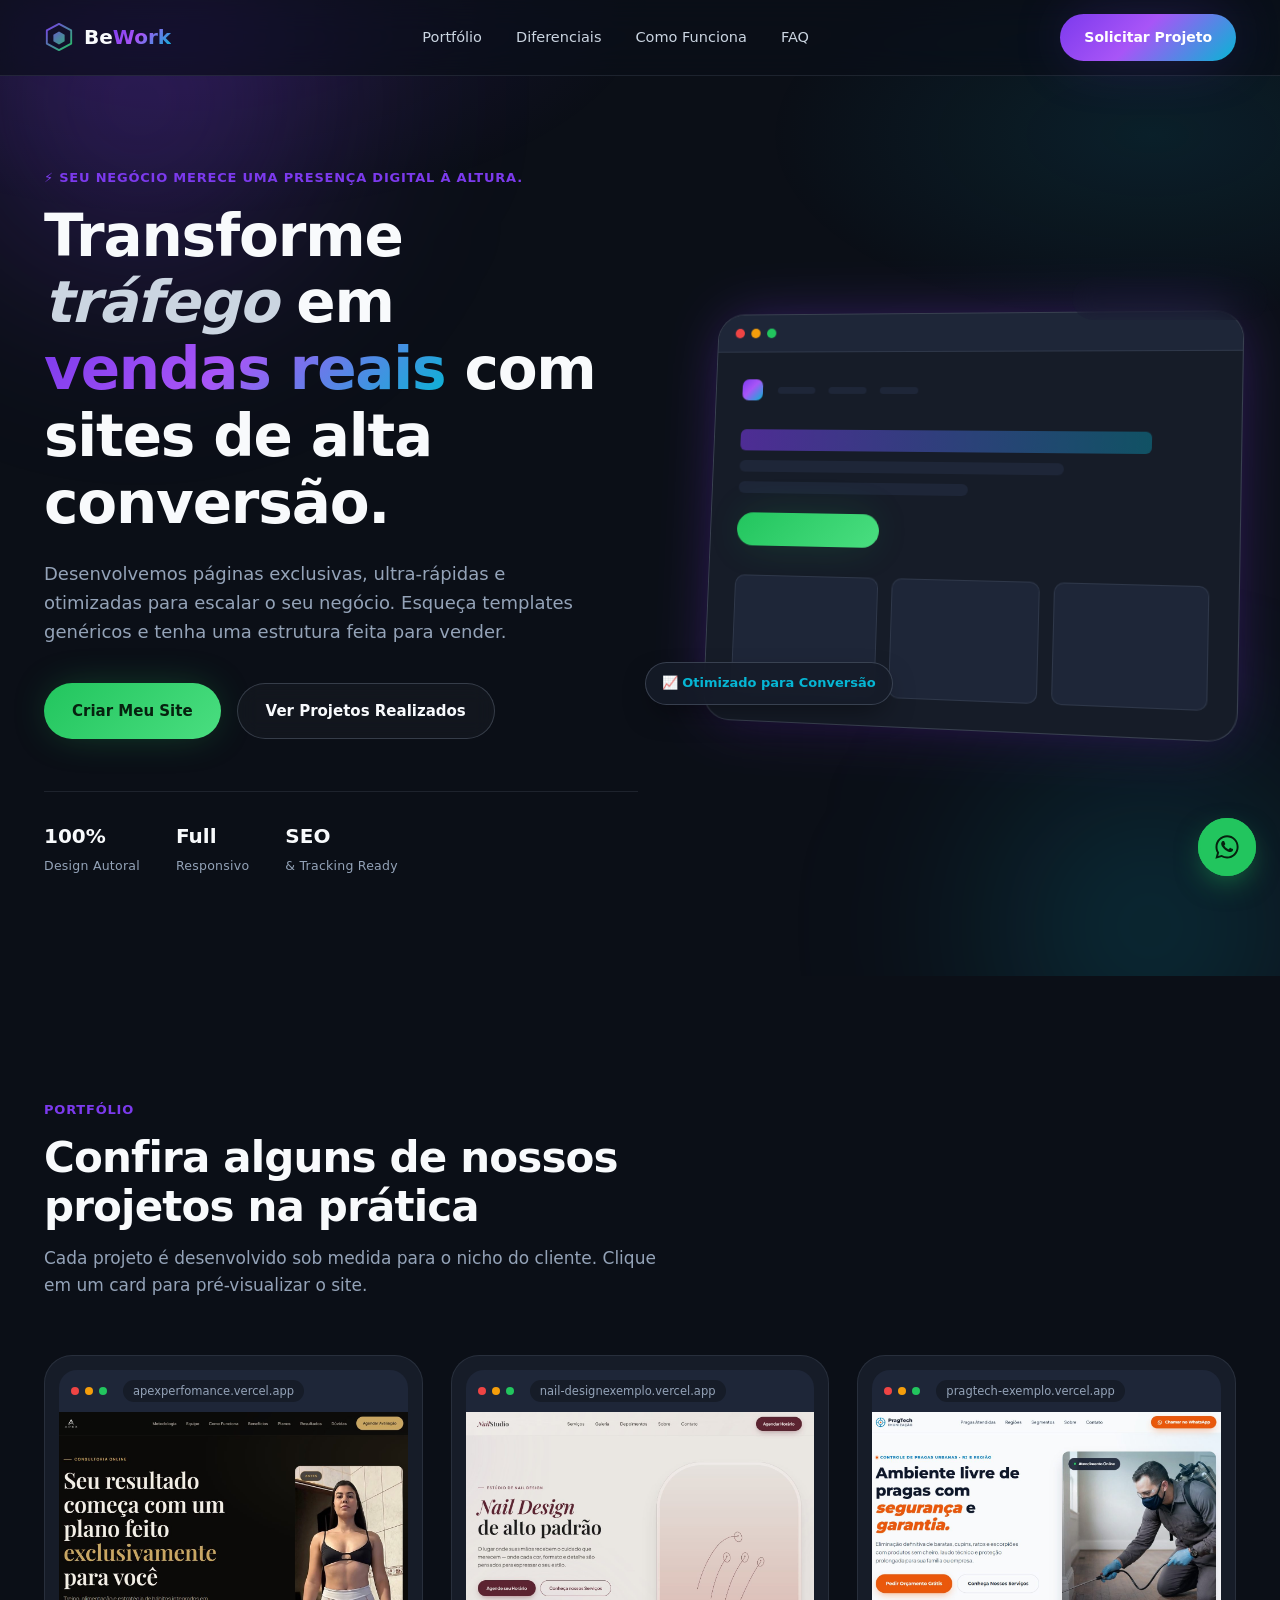
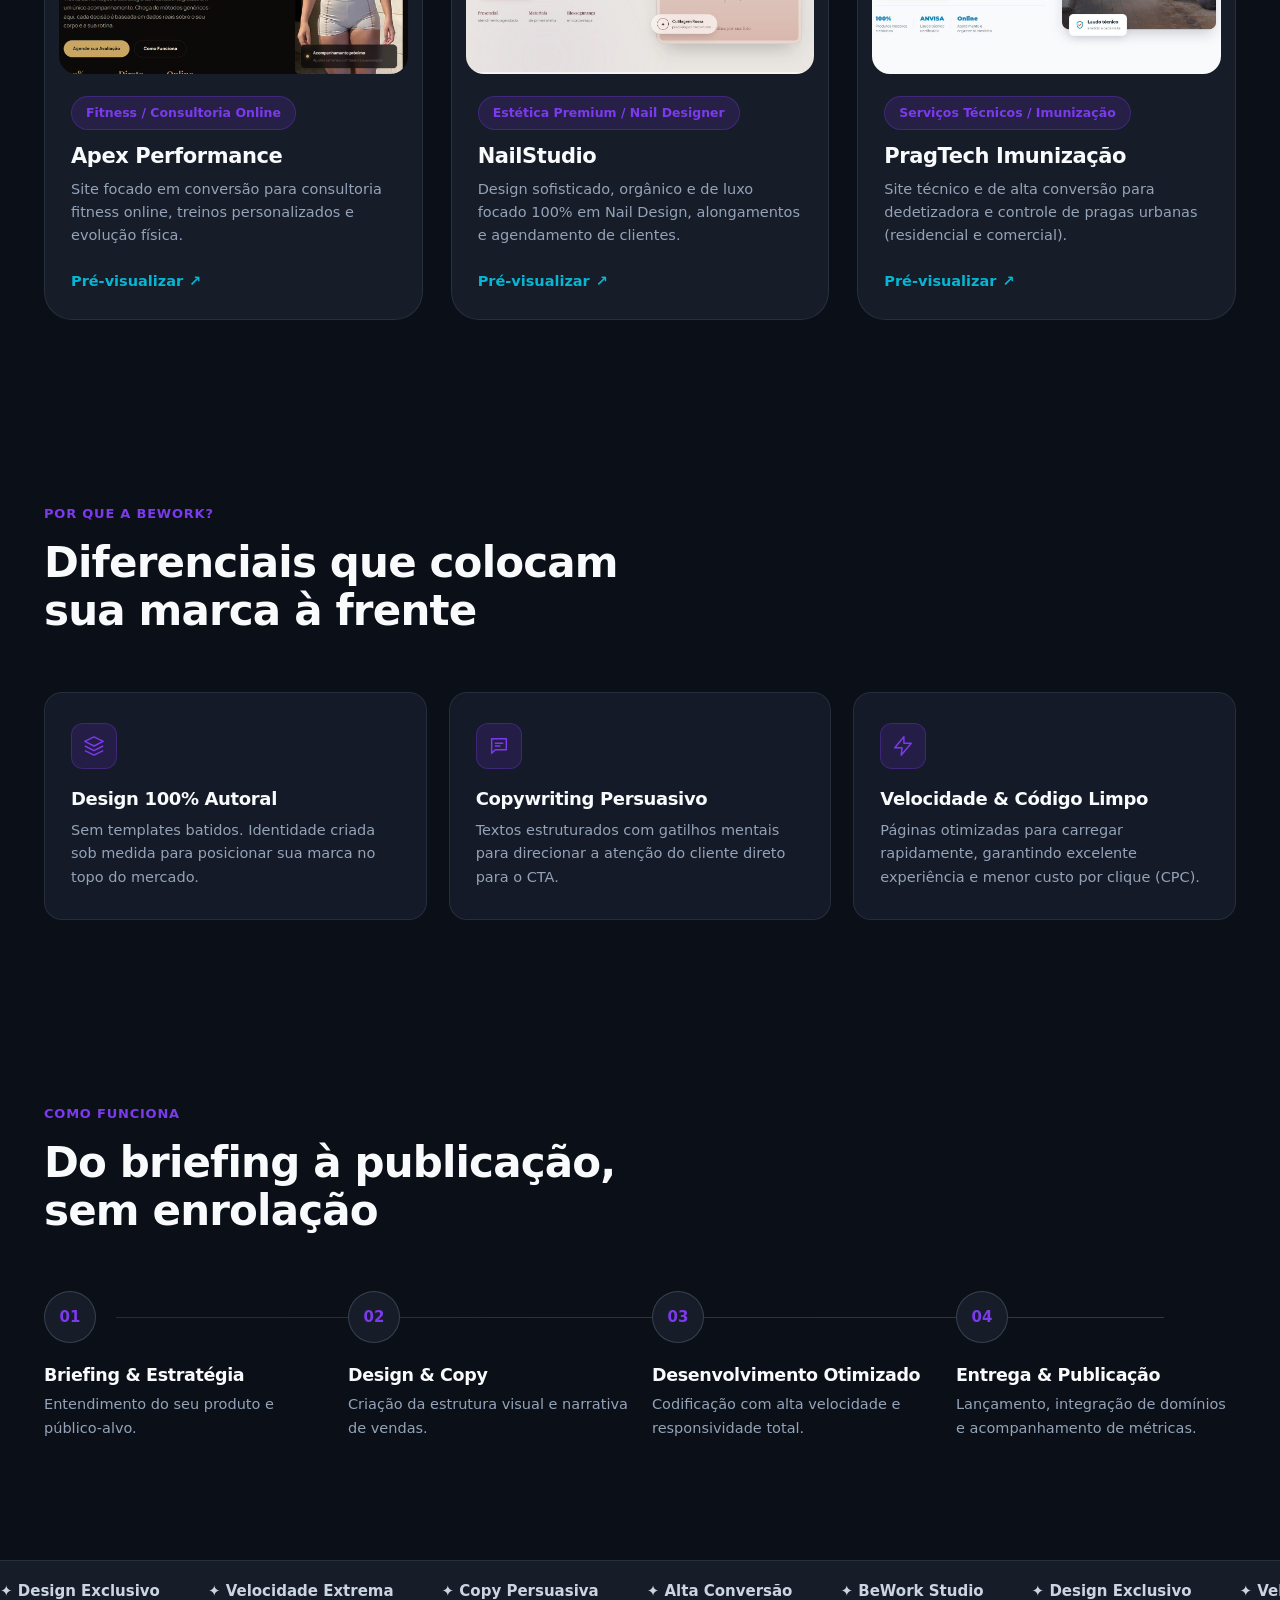
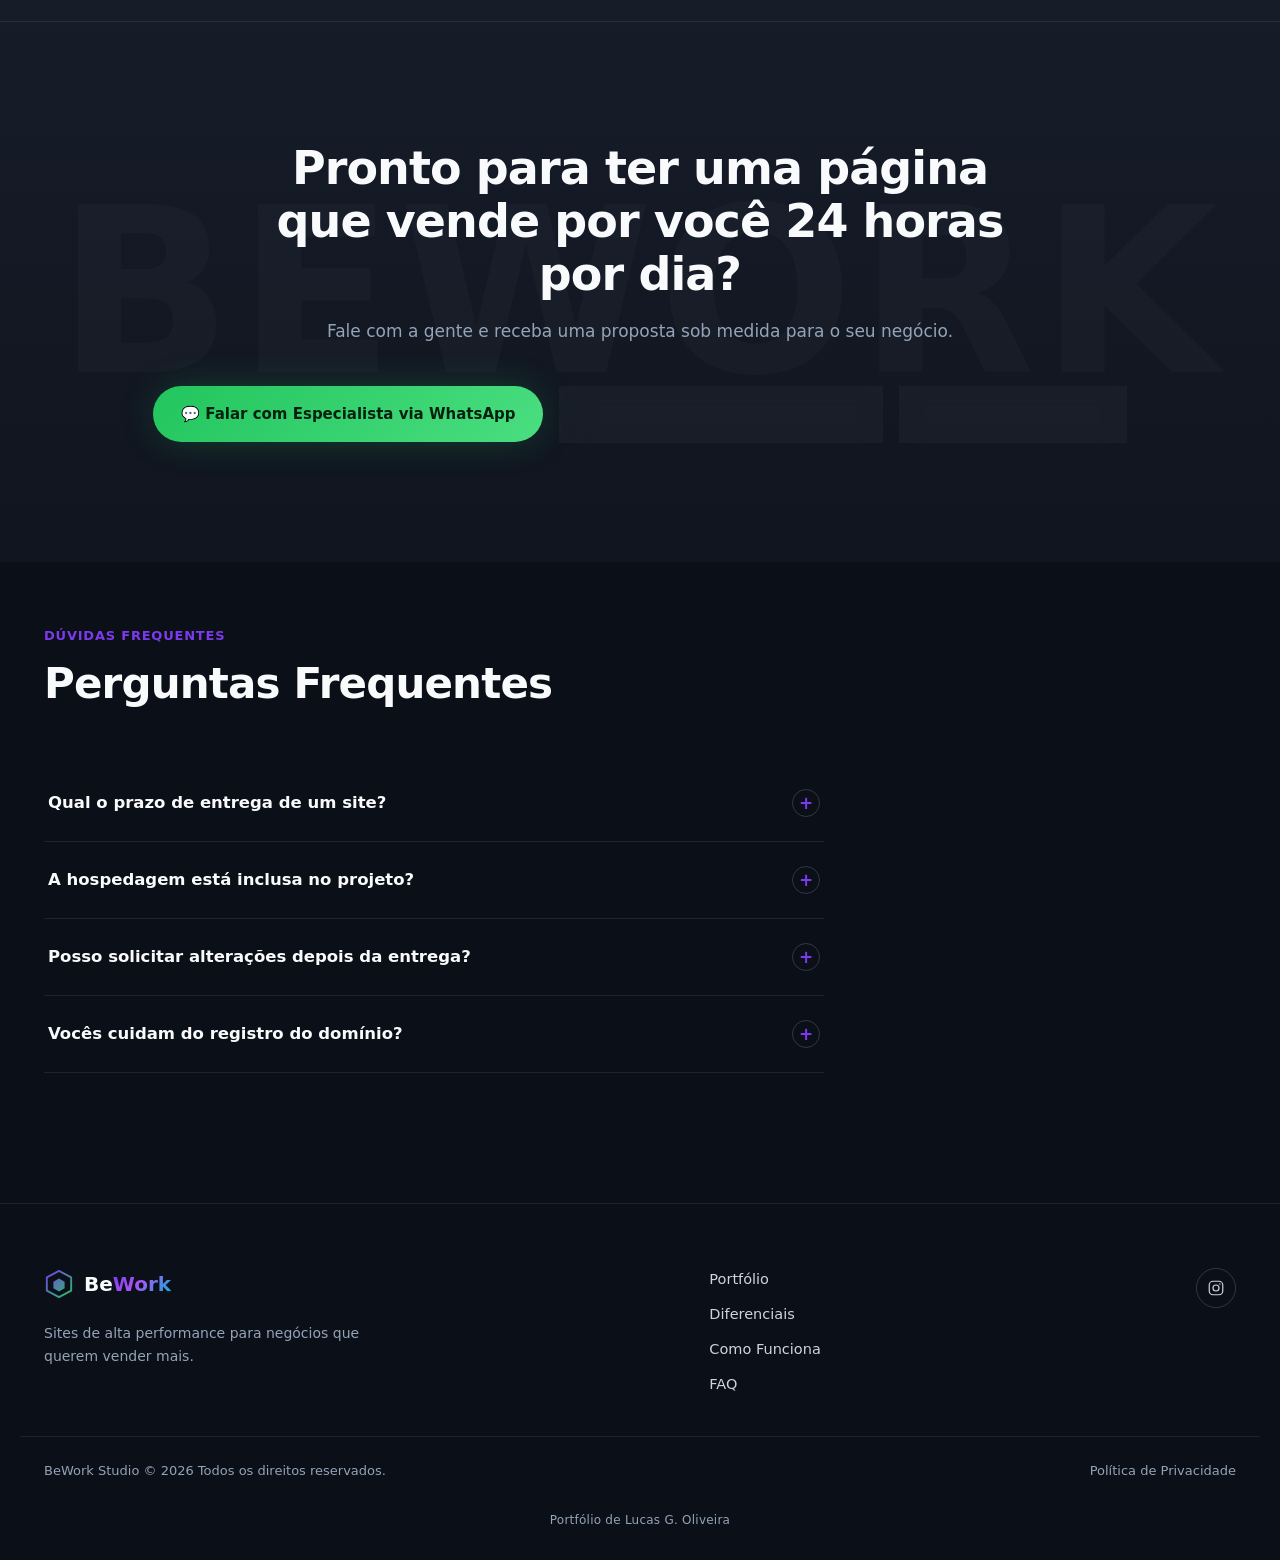
==== commit 488923ea: "Add files via upload" ====
--- a/index.html
+++ b/index.html
@@ -16,766 +16,7 @@
 <link rel="preconnect" href="https://fonts.gstatic.com" crossorigin>
 <link href="https://fonts.googleapis.com/css2?family=Sora:wght@400;500;600;700;800&family=Inter:wght@400;500;600;700&display=swap" rel="stylesheet">
 
-<style>
-/* ==========================================================================
-   BEWORK — DESIGN SYSTEM
-   Dark / Tech / High-Ticket
-   ========================================================================== */
-
-:root{
-  --bg: #0B0F17;
-  --surface-1: #161C28;
-  --surface-2: #1E2638;
-  --border: rgba(148, 163, 184, 0.14);
-  --border-strong: rgba(148, 163, 184, 0.28);
-
-  --text: #F8FAFC;
-  --text-muted: #94A3B8;
-  --text-muted-2: #CBD5E1;
-
-  --violet: #7C3AED;
-  --violet-soft: rgba(124, 58, 237, 0.16);
-  --lime: #22C55E;
-  --lime-soft: rgba(34, 197, 94, 0.16);
-  --cyan: #06B6D4;
-  --cyan-soft: rgba(6, 182, 212, 0.16);
-
-  --grad-brand: linear-gradient(135deg, var(--violet) 0%, #A855F7 45%, var(--cyan) 100%);
-  --grad-cta: linear-gradient(135deg, var(--lime) 0%, #4ADE80 100%);
-  --grad-border: linear-gradient(135deg, var(--violet), var(--cyan));
-
-  --font-display: "Sora", ui-sans-serif, system-ui, sans-serif;
-  --font-body: "Inter", ui-sans-serif, system-ui, sans-serif;
-
-  --container-w: 1240px;
-  --radius-sm: 12px;
-  --radius-md: 18px;
-  --radius-lg: 28px;
-  --radius-pill: 999px;
-
-  --shadow-glow-violet: 0 0 60px -12px rgba(124, 58, 237, 0.45);
-  --shadow-glow-lime: 0 0 40px -10px rgba(34, 197, 94, 0.4);
-  --shadow-card: 0 20px 50px -20px rgba(0,0,0,0.6);
-
-  --ease: cubic-bezier(0.16, 1, 0.3, 1);
-  --header-h: 76px;
-}
-
-*, *::before, *::after{ box-sizing: border-box; }
-html{ scroll-behavior: smooth; }
-
-body{
-  margin: 0;
-  background: var(--bg);
-  color: var(--text);
-  font-family: var(--font-body);
-  font-size: 16px;
-  line-height: 1.6;
-  -webkit-font-smoothing: antialiased;
-  overflow-x: hidden;
-}
-
-section{ scroll-margin-top: calc(var(--header-h) + 12px); }
-#faq, #portfolio, #diferenciais, #processo{ scroll-margin-top: calc(var(--header-h) + 24px); }
-
-img{ max-width: 100%; display: block; }
-
-h1, h2, h3, h4{
-  font-family: var(--font-display);
-  color: var(--text);
-  margin: 0;
-  line-height: 1.15;
-  letter-spacing: -0.02em;
-}
-p{ margin: 0; }
-a{ color: inherit; text-decoration: none; }
-ul, ol{ margin: 0; padding: 0; list-style: none; }
-button{ font-family: inherit; cursor: pointer; }
-
-.container{
-  width: 100%;
-  max-width: var(--container-w);
-  margin-inline: auto;
-  padding-inline: 24px;
-}
-
-.skip-link{
-  position: absolute; left: -999px; top: 0;
-  background: var(--violet); color: #fff;
-  padding: 12px 20px; border-radius: 0 0 8px 0;
-  z-index: 999;
-}
-.skip-link:focus{ left: 0; }
-
-:focus-visible{
-  outline: 2px solid var(--cyan);
-  outline-offset: 3px;
-  border-radius: 4px;
-}
-
-body::before{
-  content: "";
-  position: fixed; inset: 0;
-  background:
-    radial-gradient(60% 40% at 15% 0%, rgba(124,58,237,0.14) 0%, transparent 60%),
-    radial-gradient(50% 35% at 90% 15%, rgba(6,182,212,0.10) 0%, transparent 60%);
-  pointer-events: none;
-  z-index: 0;
-}
-
-/* ==========================================================================
-   UTILITIES
-   ========================================================================== */
-
-.eyebrow{
-  display: inline-flex; align-items: center; gap: 8px;
-  font-family: var(--font-display);
-  font-size: 13px; font-weight: 600;
-  letter-spacing: 0.06em; text-transform: uppercase;
-  color: var(--violet);
-  margin: 0 0 14px;
-}
-
-.grad-text{
-  background: var(--grad-brand);
-  -webkit-background-clip: text;
-  background-clip: text;
-  color: transparent;
-}
-
-.tag{
-  display: inline-block;
-  font-size: 12.5px; font-weight: 600;
-  color: var(--violet);
-  background: var(--violet-soft);
-  border: 1px solid rgba(124,58,237,0.3);
-  padding: 6px 14px;
-  border-radius: var(--radius-pill);
-}
-
-.section-head{ max-width: 640px; margin-bottom: 56px; }
-.section-title{ font-size: clamp(28px, 3.6vw, 42px); font-weight: 700; }
-.section-subtitle{ margin-top: 14px; color: var(--text-muted); font-size: 17px; }
-
-/* ==========================================================================
-   BUTTONS
-   ========================================================================== */
-
-.btn{
-  position: relative;
-  display: inline-flex; align-items: center; justify-content: center; gap: 8px;
-  font-family: var(--font-display);
-  font-weight: 600; font-size: 15px;
-  padding: 15px 28px;
-  border: none;
-  white-space: nowrap;
-  transition: transform 0.35s var(--ease), box-shadow 0.35s var(--ease), background 0.35s var(--ease);
-  isolation: isolate;
-}
-.btn--pill{ border-radius: var(--radius-pill); }
-
-.btn--primary{ background: var(--grad-brand); color: #fff; box-shadow: var(--shadow-glow-violet); overflow: hidden; }
-.btn--primary::before{
-  content: ""; position: absolute; inset: 0;
-  background: linear-gradient(120deg, transparent 30%, rgba(255,255,255,0.45) 50%, transparent 70%);
-  transform: translateX(-120%);
-  transition: transform 1.1s var(--ease);
-  z-index: -1;
-}
-.btn--primary:hover::before{ transform: translateX(120%); }
-.btn--primary:hover{ transform: translateY(-3px); box-shadow: 0 12px 40px -8px rgba(124,58,237,0.6); }
-
-.btn--lime{ background: var(--grad-cta); color: #06210F; box-shadow: var(--shadow-glow-lime); overflow: hidden; }
-.btn--lime::before{
-  content: ""; position: absolute; inset: 0;
-  background: linear-gradient(120deg, transparent 30%, rgba(255,255,255,0.55) 50%, transparent 70%);
-  transform: translateX(-120%);
-  transition: transform 1.1s var(--ease);
-  z-index: -1;
-}
-.btn--lime:hover::before{ transform: translateX(120%); }
-.btn--lime:hover{ transform: translateY(-3px); box-shadow: 0 14px 40px -8px rgba(34,197,94,0.55); }
-
-.btn--outline{
-  background: rgba(255,255,255,0.03);
-  color: var(--text);
-  border: 1px solid var(--border-strong);
-  backdrop-filter: blur(10px);
-}
-.btn--outline:hover{ transform: translateY(-3px); border-color: var(--cyan); background: rgba(6,182,212,0.08); }
-
-@media (prefers-reduced-motion: reduce){
-  .btn, .btn--primary::before, .btn--lime::before{ transition: none !important; }
-  .btn:hover{ transform: none !important; }
-}
-
-/* ==========================================================================
-   HEADER
-   ========================================================================== */
-
-.header{
-  position: fixed; top: 0; left: 0; right: 0; z-index: 100;
-  height: var(--header-h);
-  display: flex; align-items: center;
-  background: rgba(11, 15, 23, 0.7);
-  backdrop-filter: blur(16px) saturate(140%);
-  border-bottom: 1px solid var(--border);
-  transition: background 0.3s var(--ease), border-color 0.3s var(--ease);
-}
-.header__inner{ display: flex; align-items: center; justify-content: space-between; gap: 24px; }
-
-.logo{ display: inline-flex; align-items: center; gap: 10px; font-family: var(--font-display); font-weight: 700; font-size: 20px; }
-.logo__mark{ width: 30px; height: 30px; display: inline-flex; }
-.logo__mark svg{ width: 100%; height: 100%; }
-.logo__accent{ background: var(--grad-brand); -webkit-background-clip: text; background-clip: text; color: transparent; }
-
-.nav{ display: flex; align-items: center; gap: 34px; }
-.nav__link{ font-size: 14.5px; font-weight: 500; color: var(--text-muted-2); position: relative; padding: 6px 0; transition: color 0.25s; }
-.nav__link::after{
-  content: ""; position: absolute; left: 0; bottom: 0; width: 0; height: 1.5px;
-  background: var(--grad-brand);
-  transition: width 0.3s var(--ease);
-}
-.nav__link:hover{ color: var(--text); }
-.nav__link:hover::after{ width: 100%; }
-
-.header__actions{ display: flex; align-items: center; gap: 18px; }
-.header__actions .btn{ padding: 12px 24px; font-size: 14px; }
-
-.hamburger{
-  display: none; flex-direction: column; justify-content: center; gap: 5px;
-  width: 40px; height: 40px;
-  background: transparent;
-  border: 1px solid var(--border-strong);
-  border-radius: 10px;
-}
-.hamburger span{ display: block; height: 2px; width: 18px; margin-inline: auto; background: var(--text); transition: transform 0.3s var(--ease), opacity 0.3s var(--ease); }
-.hamburger[aria-expanded="true"] span:nth-child(1){ transform: translateY(7px) rotate(45deg); }
-.hamburger[aria-expanded="true"] span:nth-child(2){ opacity: 0; }
-.hamburger[aria-expanded="true"] span:nth-child(3){ transform: translateY(-7px) rotate(-45deg); }
-
-.mobile-menu{
-  position: fixed; top: var(--header-h); left: 0; right: 0;
-  background: rgba(11,15,23,0.98);
-  backdrop-filter: blur(20px);
-  border-bottom: 1px solid var(--border);
-  display: flex; flex-direction: column;
-  padding: 12px 24px 28px; gap: 4px;
-  transform: translateY(-8px); opacity: 0; visibility: hidden;
-  transition: opacity 0.3s var(--ease), transform 0.3s var(--ease), visibility 0.3s;
-  z-index: 99;
-}
-.mobile-menu.is-open{ opacity: 1; transform: translateY(0); visibility: visible; }
-.mobile-menu__link{ padding: 14px 4px; font-size: 16px; font-weight: 500; border-bottom: 1px solid var(--border); }
-.mobile-menu__cta{ margin-top: 16px; text-align: center; justify-content: center; }
-
-@media (prefers-reduced-motion: reduce){
-  .mobile-menu{ transition: none; }
-  .hamburger span{ transition: none; }
-}
-
-/* ==========================================================================
-   HERO
-   ========================================================================== */
-
-.hero{ position: relative; padding: calc(var(--header-h) + 88px) 0 100px; overflow: hidden; }
-
-.hero__glow{ position: absolute; border-radius: 50%; filter: blur(90px); pointer-events: none; z-index: 0; }
-.hero__glow--1{ width: 520px; height: 520px; background: radial-gradient(circle, rgba(124,58,237,0.35), transparent 70%); top: -160px; left: -120px; }
-.hero__glow--2{ width: 460px; height: 460px; background: radial-gradient(circle, rgba(6,182,212,0.25), transparent 70%); bottom: -180px; right: -100px; }
-
-.hero__inner{ position: relative; z-index: 1; display: grid; grid-template-columns: 1.05fr 0.95fr; gap: 60px; align-items: center; }
-
-.hero__title{ font-size: clamp(34px, 4.6vw, 58px); font-weight: 800; }
-.hero__title em{ font-style: italic; font-weight: 600; color: var(--text-muted-2); }
-
-.hero__subtitle{ margin-top: 24px; font-size: 18px; color: var(--text-muted); max-width: 540px; }
-
-.hero__actions{ display: flex; flex-wrap: wrap; gap: 16px; margin-top: 36px; }
-
-.hero__trust{ display: flex; gap: 36px; margin-top: 52px; padding-top: 28px; border-top: 1px solid var(--border); }
-.hero__trust-item{ display: flex; flex-direction: column; gap: 4px; }
-.hero__trust-item strong{ font-family: var(--font-display); font-size: 20px; color: var(--text); }
-.hero__trust-item span{ font-size: 12.5px; color: var(--text-muted); letter-spacing: 0.02em; }
-
-.hero__visual{ position: relative; }
-.mock3d{ position: relative; perspective: 1400px; }
-
-.mock3d__browser{
-  position: relative;
-  background: var(--surface-1);
-  border: 1px solid var(--border-strong);
-  border-radius: var(--radius-lg);
-  overflow: hidden;
-  box-shadow: var(--shadow-glow-violet), var(--shadow-card);
-  transform: rotateY(-10deg) rotateX(4deg) rotateZ(1deg);
-  animation: float 6s ease-in-out infinite;
-}
-@keyframes float{
-  0%, 100%{ transform: rotateY(-10deg) rotateX(4deg) rotateZ(1deg) translateY(0); }
-  50%{ transform: rotateY(-10deg) rotateX(4deg) rotateZ(1deg) translateY(-16px); }
-}
-
-.mock3d__topbar{ display: flex; gap: 7px; padding: 14px 18px; background: var(--surface-2); border-bottom: 1px solid var(--border); }
-.mock3d__topbar span{ width: 10px; height: 10px; border-radius: 50%; background: var(--border-strong); }
-.mock3d__topbar span:nth-child(1){ background: #EF4444; }
-.mock3d__topbar span:nth-child(2){ background: #F59E0B; }
-.mock3d__topbar span:nth-child(3){ background: var(--lime); }
-
-.mock3d__screen{ padding: 28px; }
-.mock3d__nav{ display: flex; align-items: center; gap: 16px; margin-bottom: 30px; }
-.mock3d__logo-dot{ width: 22px; height: 22px; border-radius: 7px; background: var(--grad-brand); flex-shrink: 0; }
-.mock3d__nav-lines{ display: flex; gap: 14px; flex: 1; }
-.mock3d__nav-lines div{ height: 7px; width: 40px; border-radius: 4px; background: var(--surface-2); }
-
-.mock3d__hero{ margin-bottom: 30px; }
-.mock3d__bar{ height: 12px; border-radius: 6px; margin-bottom: 10px; background: var(--surface-2); }
-.mock3d__bar--lg{ width: 88%; height: 22px; background: linear-gradient(90deg, rgba(124,58,237,0.55), rgba(6,182,212,0.35)); }
-.mock3d__bar--md{ width: 70%; }
-.mock3d__bar--sm{ width: 50%; margin-bottom: 20px; }
-.mock3d__cta{ width: 150px; height: 34px; border-radius: var(--radius-pill); background: var(--grad-cta); box-shadow: var(--shadow-glow-lime); }
-
-.mock3d__cards{ display: grid; grid-template-columns: repeat(3, 1fr); gap: 14px; }
-.mock3d__card{ aspect-ratio: 1 / 0.8; border-radius: 10px; background: var(--surface-2); border: 1px solid var(--border); }
-
-.mock3d__tag{
-  position: absolute;
-  font-family: var(--font-display); font-size: 13px; font-weight: 600;
-  padding: 10px 16px; border-radius: var(--radius-pill);
-  background: rgba(22, 28, 40, 0.85);
-  border: 1px solid var(--border-strong);
-  backdrop-filter: blur(12px);
-  box-shadow: 0 12px 30px -10px rgba(0,0,0,0.6);
-  animation: floatTag 5s ease-in-out infinite;
-}
-.mock3d__tag--1{ top: -8%; right: -6%; color: var(--lime); animation-delay: 0.3s; }
-.mock3d__tag--2{ bottom: 6%; left: -10%; color: var(--cyan); animation-delay: 1s; }
-@keyframes floatTag{ 0%, 100%{ transform: translateY(0); } 50%{ transform: translateY(-10px); } }
-
-@media (prefers-reduced-motion: reduce){
-  .mock3d__browser, .mock3d__tag{ animation: none; }
-}
-
-/* ==========================================================================
-   REVEAL ON SCROLL
-   ========================================================================== */
-
-.reveal{ opacity: 0; transform: translateY(28px); transition: opacity 0.8s var(--ease), transform 0.8s var(--ease); }
-.reveal.is-visible{ opacity: 1; transform: translateY(0); }
-@media (prefers-reduced-motion: reduce){ .reveal{ opacity: 1; transform: none; transition: none; } }
-
-/* ==========================================================================
-   PORTFOLIO — CARDS
-   ========================================================================== */
-
-.portfolio{ padding: 120px 0; position: relative; z-index: 1; }
-
-.project-grid{ display: grid; grid-template-columns: repeat(3, 1fr); gap: 28px; }
-
-.project-card{
-  position: relative;
-  background: var(--surface-1);
-  border: 1px solid var(--border);
-  border-radius: var(--radius-lg);
-  padding: 14px;
-  transition: transform 0.4s var(--ease), border-color 0.4s var(--ease), box-shadow 0.4s var(--ease);
-}
-.project-card::before{
-  content: ""; position: absolute; inset: -1px;
-  border-radius: var(--radius-lg);
-  padding: 1px;
-  background: var(--grad-border);
-  -webkit-mask: linear-gradient(#fff 0 0) content-box, linear-gradient(#fff 0 0);
-  -webkit-mask-composite: xor;
-  mask-composite: exclude;
-  opacity: 0;
-  transition: opacity 0.4s var(--ease);
-  pointer-events: none;
-}
-.project-card:hover{ transform: translateY(-6px); box-shadow: var(--shadow-card); }
-.project-card:hover::before{ opacity: 1; }
-
-.project-card__frame{ position: relative; border-radius: var(--radius-md); overflow: hidden; }
-.project-card__frame--btn{
-  display: block;
-  width: 100%;
-  padding: 0;
-  background: none;
-  border: none;
-  text-align: left;
-  color: inherit;
-  cursor: pointer;
-}
-
-.badge-soon{
-  position: absolute; top: 14px; right: 14px; z-index: 3;
-  background: rgba(11,15,23,0.85);
-  border: 1px solid var(--violet);
-  color: var(--text);
-  font-size: 11.5px; font-weight: 700;
-  padding: 7px 13px;
-  border-radius: var(--radius-pill);
-  backdrop-filter: blur(8px);
-}
-
-.browser-chrome{ display: flex; align-items: center; gap: 6px; padding: 10px 12px; background: var(--surface-2); }
-.browser-chrome span{ width: 8px; height: 8px; border-radius: 50%; background: var(--border-strong); }
-.browser-chrome span:nth-child(1){ background: #EF4444; }
-.browser-chrome span:nth-child(2){ background: #F59E0B; }
-.browser-chrome span:nth-child(3){ background: var(--lime); }
-.browser-chrome__url{
-  margin-left: 10px; font-size: 11.5px; color: var(--text-muted);
-  background: var(--surface-1);
-  padding: 4px 10px; border-radius: var(--radius-pill);
-  font-family: var(--font-body);
-}
-
-.project-card__image{ position: relative; aspect-ratio: 4 / 3; overflow: hidden; background: var(--surface-2); }
-.project-card__image img{
-  width: 100%; height: 100%;
-  object-fit: cover;
-  object-position: top center;
-  display: block;
-  transition: transform 0.6s var(--ease);
-}
-.project-card__frame--btn:hover .project-card__image img,
-.project-card__frame--btn:focus-visible .project-card__image img{ transform: scale(1.05); }
-
-.project-card__hover-hint{
-  position: absolute; inset: 0;
-  display: flex; align-items: center; justify-content: center;
-  background: rgba(11,15,23,0.72);
-  backdrop-filter: blur(3px);
-  color: var(--text);
-  font-family: var(--font-display);
-  font-weight: 600; font-size: 14.5px;
-  opacity: 0;
-  transition: opacity 0.3s var(--ease);
-  pointer-events: none;
-}
-.project-card__frame--btn:hover .project-card__hover-hint,
-.project-card__frame--btn:focus-visible .project-card__hover-hint{ opacity: 1; }
-
-/* ==========================================================================
-   PORTFOLIO — BODY / CTA
-   ========================================================================== */
-
-.project-card__body{ padding: 22px 12px 12px; }
-.project-card__title{ font-size: 21px; font-weight: 700; margin: 14px 0 10px; }
-.project-card__desc{ color: var(--text-muted); font-size: 14.5px; margin-bottom: 20px; }
-
-.link-cta{
-  display: inline-flex; align-items: center; gap: 6px;
-  font-family: var(--font-display); font-weight: 600; font-size: 14.5px;
-  color: var(--cyan);
-  background: none; border: none; padding: 0;
-  transition: gap 0.25s var(--ease), color 0.25s;
-}
-.link-cta:hover{ gap: 11px; color: var(--lime); }
-.link-cta--muted{ color: var(--text-muted-2); }
-.link-cta--muted:hover{ color: var(--violet); }
-
-.project-card--soon .project-card__frame{ opacity: 0.96; }
-
-/* ==========================================================================
-   PREVIEW MODAL (POP-UP)
-   ========================================================================== */
-
-.preview-overlay{
-  position: fixed; inset: 0; z-index: 200;
-  display: flex; align-items: center; justify-content: center;
-  padding: 24px;
-  background: rgba(6, 9, 15, 0.78);
-  backdrop-filter: blur(10px);
-  opacity: 0;
-  transition: opacity 0.3s var(--ease);
-}
-.preview-overlay.is-open{ opacity: 1; }
-.preview-overlay[hidden]{ display: none; }
-
-.preview-modal{
-  position: relative;
-  width: 100%; max-width: 880px;
-  max-height: 88vh;
-  overflow-y: auto;
-  background: var(--surface-1);
-  border: 1px solid var(--border-strong);
-  border-radius: var(--radius-lg);
-  box-shadow: var(--shadow-glow-violet), 0 30px 80px -20px rgba(0,0,0,0.7);
-  transform: translateY(24px) scale(0.98);
-  opacity: 0;
-  transition: transform 0.35s var(--ease), opacity 0.35s var(--ease);
-}
-.preview-overlay.is-open .preview-modal{ transform: translateY(0) scale(1); opacity: 1; }
-
-.preview-modal__close{
-  position: absolute; top: 16px; right: 16px; z-index: 5;
-  width: 38px; height: 38px;
-  border-radius: 50%;
-  background: rgba(11,15,23,0.7);
-  border: 1px solid var(--border-strong);
-  color: var(--text);
-  font-size: 14px;
-  display: flex; align-items: center; justify-content: center;
-  transition: background 0.25s, border-color 0.25s, transform 0.25s;
-}
-.preview-modal__close:hover{ background: rgba(239,68,68,0.16); border-color: #EF4444; transform: rotate(90deg); }
-
-.preview-modal__frame{ padding: 18px 18px 0; }
-.browser-chrome--modal{ border-radius: 12px 12px 0 0; }
-
-.preview-modal__viewport{
-  aspect-ratio: 16 / 10;
-  border-radius: 0 0 12px 12px;
-  overflow: hidden;
-  border: 1px solid var(--border);
-  border-top: none;
-  background: var(--surface-2);
-}
-.preview-modal__viewport img{
-  width: 100%; height: 100%;
-  object-fit: cover;
-  object-position: top center;
-  display: block;
-}
-
-.preview-modal__info{ padding: 26px 30px 32px; }
-.preview-modal__title{ font-size: 24px; font-weight: 700; margin: 14px 0 10px; }
-.preview-modal__desc{ color: var(--text-muted); font-size: 15px; max-width: 560px; }
-.preview-modal__actions{ display: flex; flex-wrap: wrap; gap: 14px; margin-top: 26px; }
-
-@media (prefers-reduced-motion: reduce){
-  .preview-overlay, .preview-modal, .preview-modal__close{ transition: none !important; }
-}
-
-@media (max-width: 640px){
-  .preview-modal__viewport{ aspect-ratio: 4/3; }
-  .preview-modal__info{ padding: 22px 20px 26px; }
-}
-
-/* ==========================================================================
-   DIFERENCIAIS
-   ========================================================================== */
-
-.diferenciais{ padding: 60px 0 120px; position: relative; z-index: 1; }
-.diff-grid{ display: grid; grid-template-columns: repeat(4, 1fr); gap: 22px; }
-
-.diff-card{
-  background: rgba(30, 38, 56, 0.5);
-  backdrop-filter: blur(14px);
-  border: 1px solid var(--border);
-  border-radius: var(--radius-md);
-  padding: 30px 26px;
-  transition: transform 0.35s var(--ease), border-color 0.35s var(--ease), background 0.35s var(--ease);
-}
-.diff-card:hover{ transform: translateY(-4px); border-color: rgba(124,58,237,0.5); background: rgba(30,38,56,0.75); }
-
-.diff-card__icon{
-  width: 46px; height: 46px; border-radius: 12px;
-  display: flex; align-items: center; justify-content: center;
-  color: var(--violet);
-  background: var(--violet-soft);
-  border: 1px solid rgba(124,58,237,0.3);
-  margin-bottom: 20px;
-}
-.diff-card__icon svg{ width: 22px; height: 22px; }
-.diff-card__title{ font-size: 18px; font-weight: 700; margin-bottom: 10px; }
-.diff-card__desc{ font-size: 14.5px; color: var(--text-muted); }
-
-/* ==========================================================================
-   PROCESSO / TIMELINE
-   ========================================================================== */
-
-.processo{ padding: 60px 0 120px; position: relative; z-index: 1; }
-.timeline{ display: grid; grid-template-columns: repeat(4, 1fr); gap: 24px; position: relative; }
-.timeline::before{
-  content: ""; position: absolute; top: 26px; left: 6%; right: 6%; height: 1px;
-  background: linear-gradient(90deg, var(--violet), var(--cyan));
-  opacity: 0.35;
-}
-.timeline__item{ position: relative; }
-.timeline__index{
-  display: inline-flex; align-items: center; justify-content: center;
-  width: 52px; height: 52px; border-radius: 50%;
-  background: var(--surface-1);
-  border: 1px solid var(--border-strong);
-  font-family: var(--font-display); font-weight: 700; font-size: 15px;
-  color: var(--violet);
-  margin-bottom: 22px;
-  position: relative; z-index: 1;
-}
-.timeline__content h3{ font-size: 17.5px; font-weight: 700; margin-bottom: 8px; }
-.timeline__content p{ font-size: 14.5px; color: var(--text-muted); }
-
-/* ==========================================================================
-   MARQUEE
-   ========================================================================== */
-
-.marquee{
-  overflow: hidden;
-  border-top: 1px solid var(--border);
-  border-bottom: 1px solid var(--border);
-  background: var(--surface-1);
-  padding: 18px 0;
-  position: relative; z-index: 1;
-}
-.marquee__track{
-  display: flex;
-  width: max-content;
-  animation: marquee 26s linear infinite;
-  animation-play-state: running;
-  will-change: transform;
-}
-.marquee__group{ display: flex; gap: 48px; padding-right: 48px; flex-shrink: 0; }
-.marquee__track span{ font-family: var(--font-display); font-weight: 600; font-size: 15px; color: var(--text-muted-2); white-space: nowrap; }
-@keyframes marquee{ from{ transform: translate3d(0,0,0); } to{ transform: translate3d(-50%,0,0); } }
-
-/* ==========================================================================
-   CTA FINAL
-   ========================================================================== */
-
-.cta-final{
-  position: relative; overflow: hidden;
-  background: linear-gradient(180deg, var(--surface-1) 0%, #10151f 100%);
-  padding: 120px 0;
-  text-align: center;
-}
-.cta-final__watermark{
-  position: absolute; top: 50%; left: 50%; transform: translate(-50%, -50%);
-  font-family: var(--font-display); font-weight: 800;
-  font-size: clamp(90px, 18vw, 260px);
-  color: rgba(248,250,252,0.025);
-  white-space: nowrap; letter-spacing: 0.02em;
-  pointer-events: none; user-select: none;
-}
-.cta-final__inner{ position: relative; z-index: 1; }
-.cta-final__title{ font-size: clamp(28px, 4vw, 46px); font-weight: 700; max-width: 760px; margin-inline: auto; }
-.cta-final__subtitle{ margin-top: 18px; color: var(--text-muted); font-size: 17px; }
-.cta-final__actions{ display: flex; flex-wrap: wrap; justify-content: center; gap: 16px; margin-top: 40px; }
-
-/* ==========================================================================
-   FAQ
-   ========================================================================== */
-
-.faq{ padding: 60px 0 130px; position: relative; z-index: 1; }
-.accordion{ max-width: 780px; }
-.accordion__item{ border-bottom: 1px solid var(--border); }
-.accordion__trigger{
-  width: 100%;
-  display: flex; align-items: center; justify-content: space-between; gap: 20px;
-  background: transparent; border: none; color: var(--text);
-  font-family: var(--font-display); font-weight: 600; font-size: 16.5px;
-  text-align: left; padding: 24px 4px;
-}
-.accordion__icon{
-  flex-shrink: 0; width: 28px; height: 28px;
-  display: flex; align-items: center; justify-content: center;
-  border-radius: 50%;
-  border: 1px solid var(--border-strong);
-  color: var(--violet); font-size: 17px;
-  transition: transform 0.35s var(--ease), color 0.35s;
-}
-.accordion__trigger[aria-expanded="true"] .accordion__icon{ transform: rotate(45deg); color: var(--lime); border-color: var(--lime); }
-.accordion__panel{ max-height: 0; overflow: hidden; transition: max-height 0.4s var(--ease); }
-.accordion__panel p{ padding: 0 4px 24px; color: var(--text-muted); font-size: 15px; max-width: 640px; }
-@media (prefers-reduced-motion: reduce){ .accordion__panel, .accordion__icon{ transition: none; } }
-
-/* ==========================================================================
-   WHATSAPP FLUTUANTE
-   ========================================================================== */
-
-.whatsapp-float{
-  position: fixed; right: 24px; bottom: 24px;
-  width: 58px; height: 58px; border-radius: 50%;
-  background: #22C55E;
-  display: flex; align-items: center; justify-content: center;
-  color: #06210F;
-  box-shadow: 0 10px 30px -8px rgba(34,197,94,0.6);
-  z-index: 90;
-}
-.whatsapp-float svg{ width: 28px; height: 28px; }
-.whatsapp-float::before{
-  content: ""; position: absolute; inset: 0; border-radius: 50%;
-  border: 2px solid #22C55E;
-  animation: pulse 2.2s ease-out infinite;
-}
-@keyframes pulse{ 0%{ transform: scale(1); opacity: 0.7; } 100%{ transform: scale(1.7); opacity: 0; } }
-@media (prefers-reduced-motion: reduce){ .whatsapp-float::before{ animation: none; } }
-
-/* ==========================================================================
-   FOOTER
-   ========================================================================== */
-
-.footer{ border-top: 1px solid var(--border); padding: 64px 0 0; position: relative; z-index: 1; }
-.footer__inner{ display: grid; grid-template-columns: 1.4fr 1fr auto; gap: 40px; padding-bottom: 40px; }
-.footer__tagline{ margin-top: 16px; color: var(--text-muted); font-size: 14px; max-width: 320px; }
-.footer__nav{ display: flex; flex-direction: column; gap: 12px; }
-.footer__nav a{ font-size: 14.5px; color: var(--text-muted-2); }
-.footer__nav a:hover{ color: var(--violet); }
-.footer__social{ display: flex; gap: 12px; align-self: start; }
-.footer__social-link{
-  width: 40px; height: 40px; border-radius: 50%;
-  display: flex; align-items: center; justify-content: center;
-  border: 1px solid var(--border-strong);
-  color: var(--text-muted-2);
-  transition: border-color 0.25s, color 0.25s;
-}
-.footer__social-link svg{ width: 18px; height: 18px; }
-.footer__social-link:hover{ color: var(--violet); border-color: var(--violet); }
-
-.footer__bottom{
-  display: flex; justify-content: space-between; align-items: center; flex-wrap: wrap; gap: 10px;
-  padding: 24px 24px;
-  border-top: 1px solid var(--border);
-  font-size: 13px; color: var(--text-muted);
-}
-.footer__legal{ display: flex; gap: 20px; }
-.footer__legal a:hover{ color: var(--violet); }
-
-.footer__credit{
-  padding: 0 24px 28px;
-  text-align: center;
-}
-.footer__credit a{
-  font-size: 12px;
-  color: var(--text-muted);
-  letter-spacing: 0.02em;
-  transition: color 0.25s;
-}
-.footer__credit a:hover{ color: var(--cyan); }
-
-/* ==========================================================================
-   RESPONSIVE
-   ========================================================================== */
-
-@media (max-width: 1080px){
-  .diff-grid{ grid-template-columns: repeat(2, 1fr); }
-  .timeline{ grid-template-columns: repeat(2, 1fr); row-gap: 40px; }
-  .timeline::before{ display: none; }
-}
-
-@media (max-width: 960px){
-  .nav{ display: none; }
-  .hamburger{ display: flex; }
-  .hero__inner{ grid-template-columns: 1fr; }
-  .hero__visual{ order: -1; max-width: 460px; margin-inline: auto; }
-  .project-grid{ grid-template-columns: 1fr; }
-  .footer__inner{ grid-template-columns: 1fr; }
-  .footer__social{ align-self: start; }
-}
-
-@media (max-width: 640px){
-  .header__actions .btn--primary span{ display: none; }
-  .header__actions .btn{ padding: 10px 18px; font-size: 13px; }
-  .diff-grid{ grid-template-columns: 1fr; }
-  .timeline{ grid-template-columns: 1fr; }
-  .hero{ padding-top: calc(var(--header-h) + 56px); }
-  .hero__trust{ flex-wrap: wrap; gap: 24px; }
-  .cta-final{ padding: 90px 0; }
-  .mock3d__cards{ grid-template-columns: repeat(3, 1fr); }
-}
-
-</style>
+<link rel="stylesheet" href="assets/css/style.css">
 </head>
 <body>
 
@@ -920,7 +161,7 @@
               <div class="browser-chrome__url">apexperfomance.vercel.app</div>
             </div>
             <div class="project-card__image project-card__image--apex">
-              <img src="[data-uri]" alt="Página inicial do projeto Apex Performance, consultoria fitness online" loading="lazy">
+              <img src="assets/projects/apex-performance.jpg" alt="Página inicial do projeto Apex Performance, consultoria fitness online" loading="lazy">
             </div>
             <span class="project-card__hover-hint">🔍 Pré-visualizar site</span>
           </button>
@@ -946,7 +187,7 @@
               <div class="browser-chrome__url">nail-designexemplo.vercel.app</div>
             </div>
             <div class="project-card__image project-card__image--alinea">
-              <img src="[data-uri]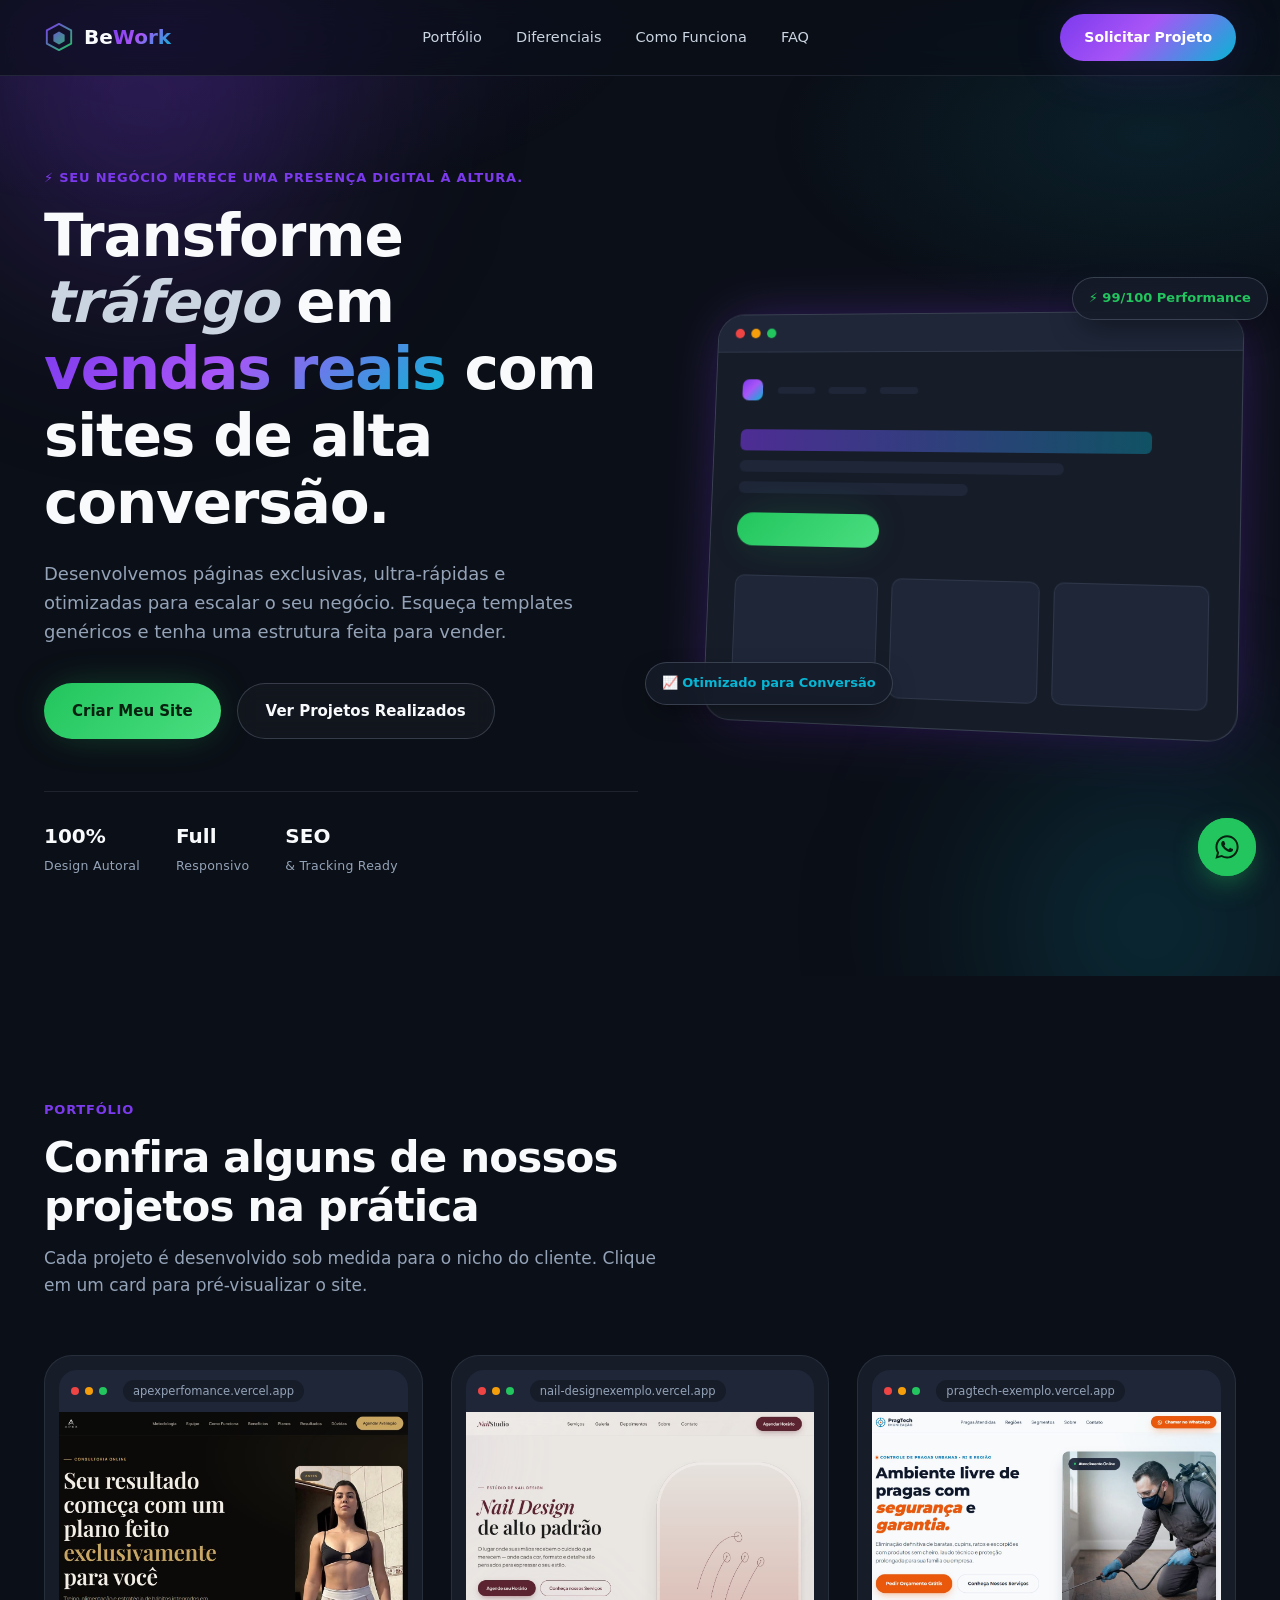
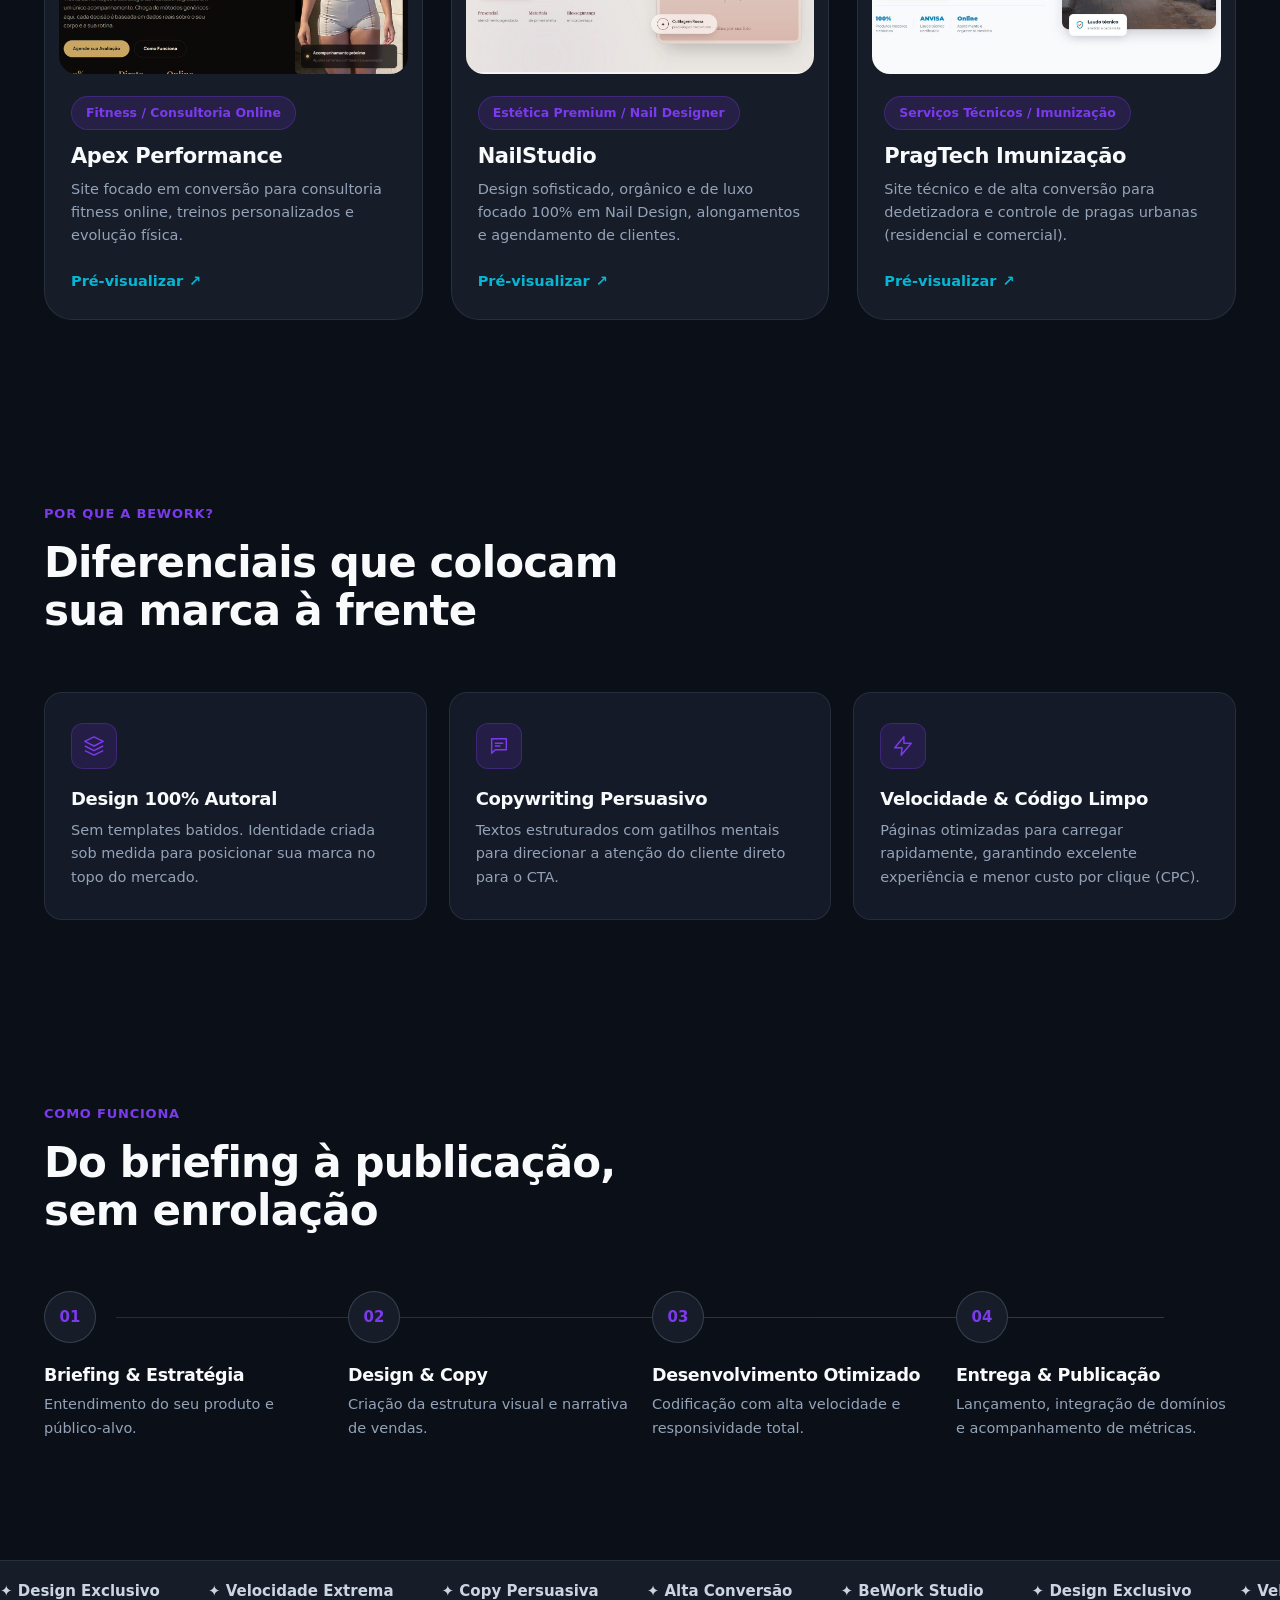
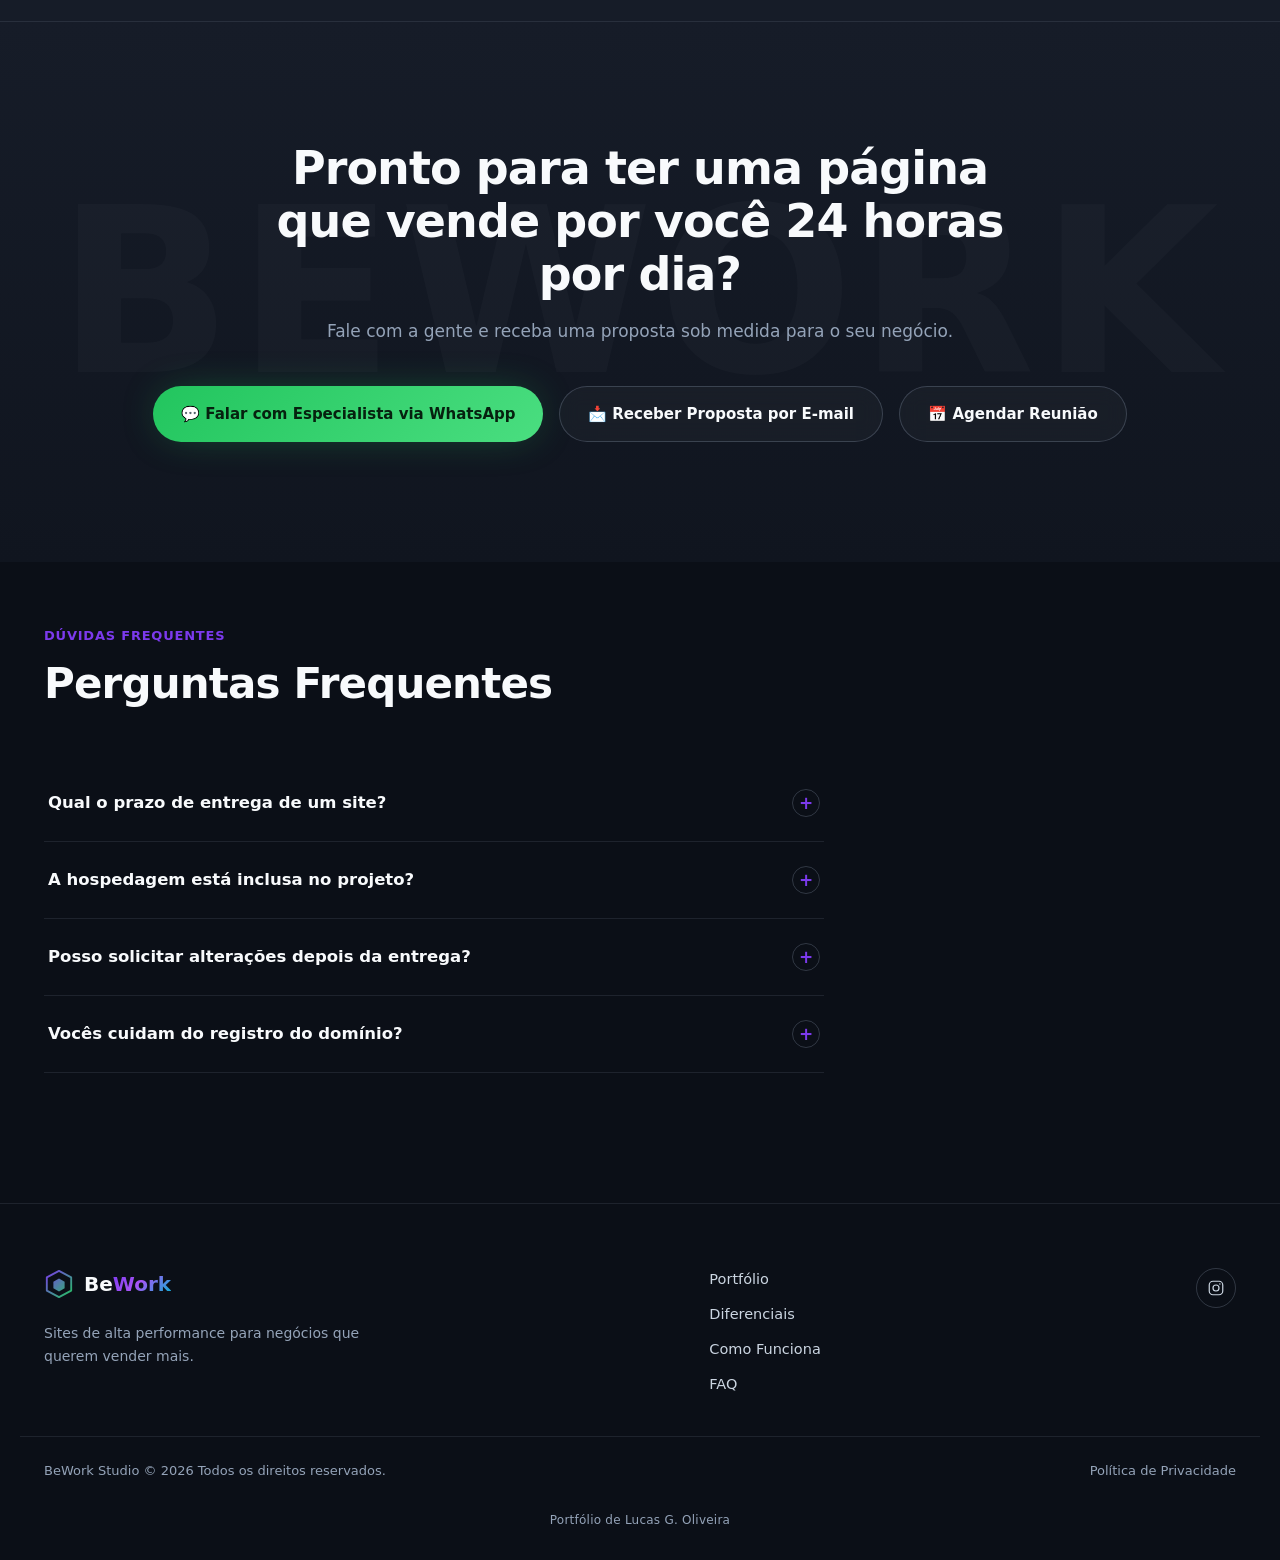
==== commit be7477d8: "Add files via upload" ====
--- a/index.html
+++ b/index.html
@@ -49,7 +49,7 @@
     </nav>
 
     <div class="header__actions">
-      <a href="https://wa.me/5500000000000?text=Ol%C3%A1!%20Quero%20solicitar%20um%20projeto%20com%20a%20BeWork."
+      <a href="https://wa.me/5521981668039?text=Ol%C3%A1%21%20Quero%20fazer%20um%20or%C3%A7amento%20de%20um%20site."
          class="btn btn--primary btn--pill" target="_blank" rel="noopener noreferrer">
         Solicitar Projeto
       </a>
@@ -64,7 +64,7 @@
     <a href="#diferenciais" class="mobile-menu__link">Diferenciais</a>
     <a href="#processo" class="mobile-menu__link">Como Funciona</a>
     <a href="#faq" class="mobile-menu__link">FAQ</a>
-    <a href="https://wa.me/5500000000000?text=Ol%C3%A1!%20Quero%20solicitar%20um%20projeto%20com%20a%20BeWork."
+    <a href="https://wa.me/5521981668039?text=Ol%C3%A1%21%20Quero%20fazer%20um%20or%C3%A7amento%20de%20um%20site."
        class="btn btn--primary btn--pill mobile-menu__cta" target="_blank" rel="noopener noreferrer">
       Solicitar Projeto
     </a>
@@ -89,7 +89,7 @@
           Esqueça templates genéricos e tenha uma estrutura feita para vender.
         </p>
         <div class="hero__actions">
-          <a href="https://wa.me/5500000000000?text=Ol%C3%A1!%20Quero%20criar%20minha%20landing%20page." class="btn btn--lime btn--pill" target="_blank" rel="noopener noreferrer">
+          <a href="https://wa.me/5521981668039?text=Ol%C3%A1%21%20Quero%20fazer%20um%20or%C3%A7amento%20de%20um%20site." class="btn btn--lime btn--pill" target="_blank" rel="noopener noreferrer">
             Criar Meu Site
           </a>
           <a href="#portfolio" class="btn btn--outline btn--pill">
@@ -326,7 +326,7 @@
       <h2 class="cta-final__title">Pronto para ter uma página que vende por você 24 horas por dia?</h2>
       <p class="cta-final__subtitle">Fale com a gente e receba uma proposta sob medida para o seu negócio.</p>
       <div class="cta-final__actions">
-        <a href="https://wa.me/5500000000000?text=Ol%C3%A1!%20Quero%20falar%20com%20um%20especialista%20da%20BeWork." class="btn btn--lime btn--pill" target="_blank" rel="noopener noreferrer">
+        <a href="https://wa.me/5521981668039?text=Ol%C3%A1%21%20Quero%20fazer%20um%20or%C3%A7amento%20de%20um%20site." class="btn btn--lime btn--pill" target="_blank" rel="noopener noreferrer">
           💬 Falar com Especialista via WhatsApp
         </a>
         <a href="mailto:contato@bework.studio?subject=Quero%20receber%20uma%20proposta" class="btn btn--outline btn--pill">
@@ -425,7 +425,7 @@
 </div>
 
 <!-- ============ WHATSAPP FLUTUANTE ============ -->
-<a href="https://wa.me/5500000000000?text=Ol%C3%A1!%20Vim%20pelo%20site%20e%20quero%20saber%20mais." class="whatsapp-float" target="_blank" rel="noopener noreferrer" aria-label="Falar no WhatsApp">
+<a href="https://wa.me/5521981668039?text=Ol%C3%A1%21%20Quero%20fazer%20um%20or%C3%A7amento%20de%20um%20site." class="whatsapp-float" target="_blank" rel="noopener noreferrer" aria-label="Falar no WhatsApp">
   <svg viewBox="0 0 24 24" fill="currentColor"><path d="M12.04 2C6.58 2 2.13 6.45 2.13 11.91C2.13 13.66 2.59 15.36 3.45 16.86L2.05 22L7.3 20.62C8.75 21.41 10.38 21.83 12.04 21.83C17.5 21.83 21.95 17.38 21.95 11.92C21.95 9.27 20.92 6.78 19.05 4.91C17.18 3.03 14.69 2 12.04 2ZM12.04 3.67C14.25 3.67 16.32 4.53 17.88 6.09C19.44 7.65 20.29 9.72 20.29 11.93C20.29 16.46 16.57 20.17 12.03 20.17C10.56 20.17 9.12 19.78 7.86 19.04L7.56 18.87L4.42 19.7L5.26 16.64L5.07 16.33C4.26 15.02 3.83 13.5 3.83 11.91C3.84 7.38 7.51 3.67 12.04 3.67ZM8.53 6.91C8.37 6.91 8.1 6.97 7.87 7.22C7.65 7.47 7 8.08 7 9.29C7 10.5 7.89 11.68 8.01 11.84C8.14 12 9.76 14.58 12.31 15.61C14.43 16.47 14.87 16.3 15.33 16.26C15.79 16.22 16.81 15.65 17.02 15.06C17.23 14.47 17.23 13.97 17.17 13.86C17.1 13.76 16.94 13.7 16.69 13.58C16.44 13.45 15.21 12.85 14.98 12.76C14.75 12.68 14.59 12.64 14.42 12.89C14.26 13.14 13.79 13.7 13.65 13.86C13.51 14.03 13.37 14.05 13.12 13.92C12.87 13.79 12.06 13.53 11.11 12.68C10.36 12.02 9.86 11.2 9.72 10.95C9.58 10.7 9.7 10.57 9.83 10.44C9.94 10.33 10.08 10.15 10.21 10.01C10.33 9.87 10.38 9.76 10.46 9.6C10.54 9.44 10.5 9.3 10.44 9.17C10.38 9.05 9.9 7.81 9.68 7.31C9.49 6.86 9.29 6.92 9.14 6.91C9 6.9 8.84 6.91 8.53 6.91Z"/></svg>
 </a>
 
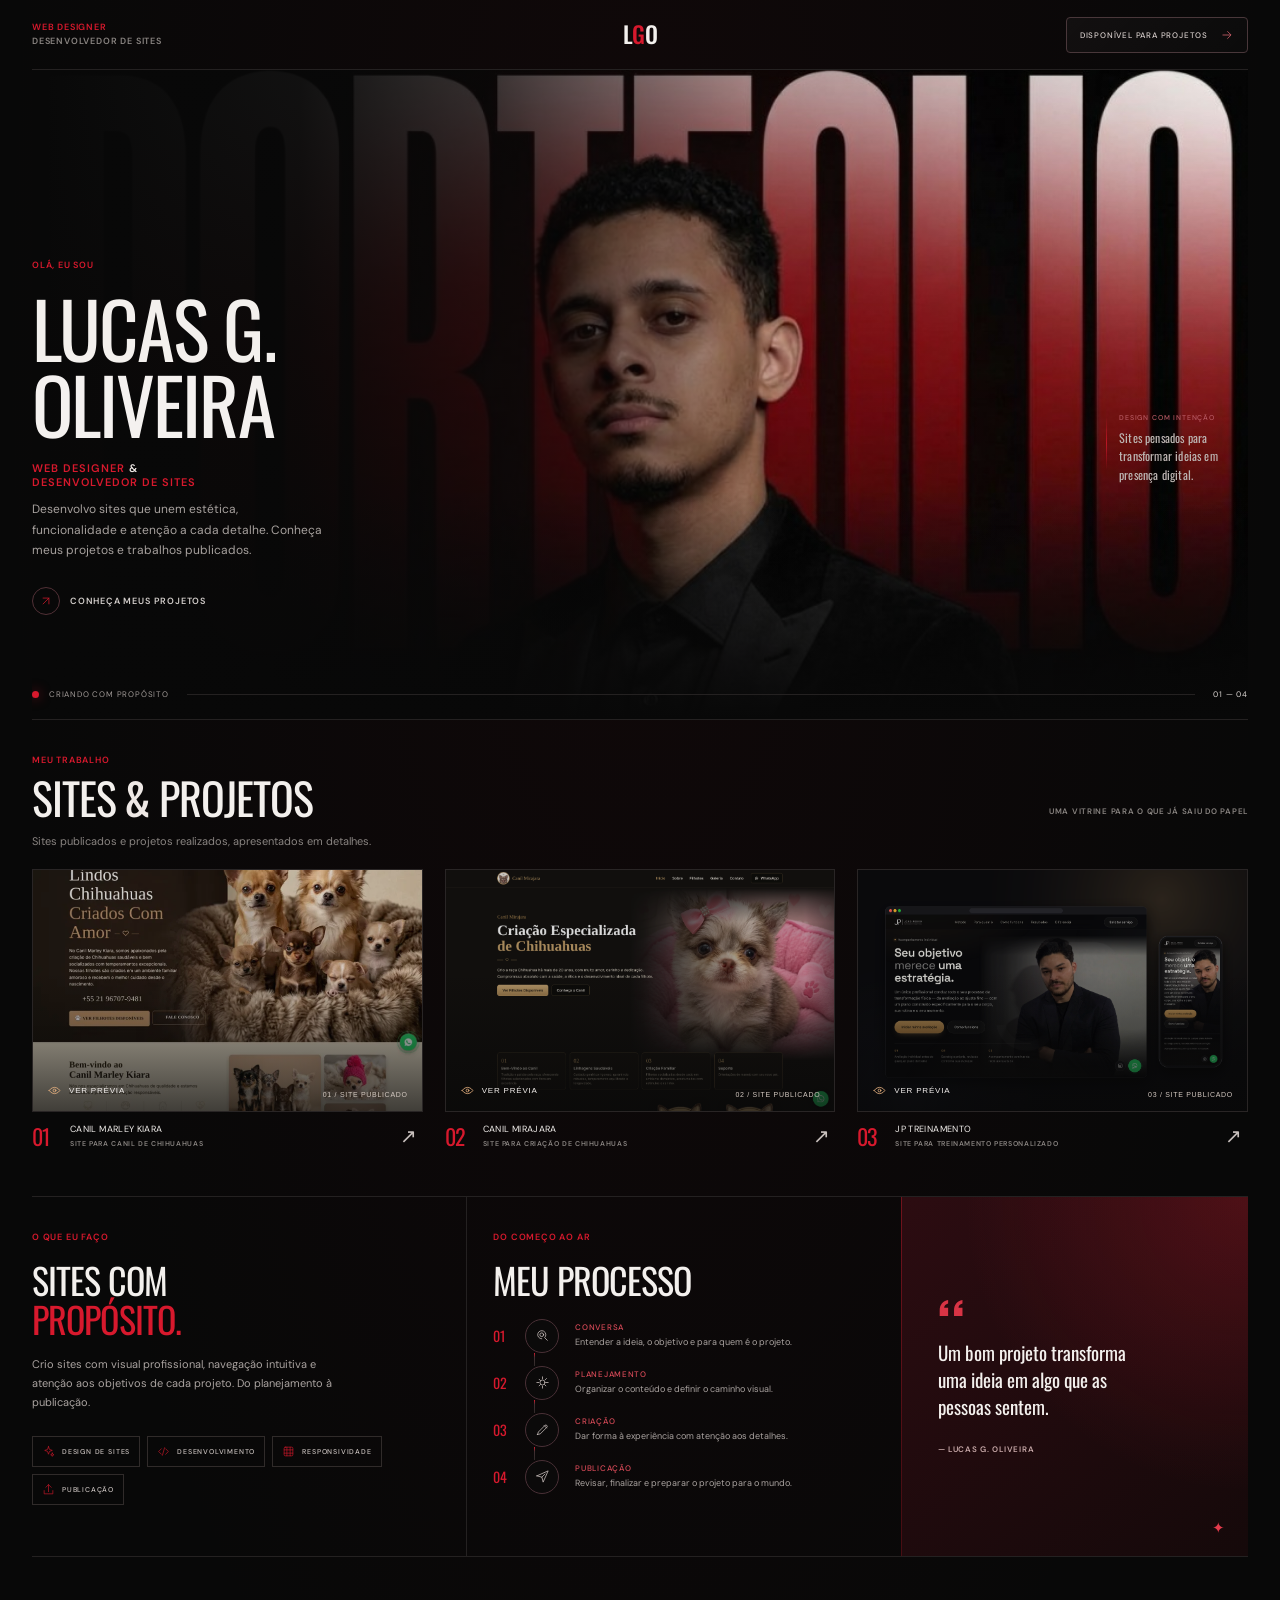
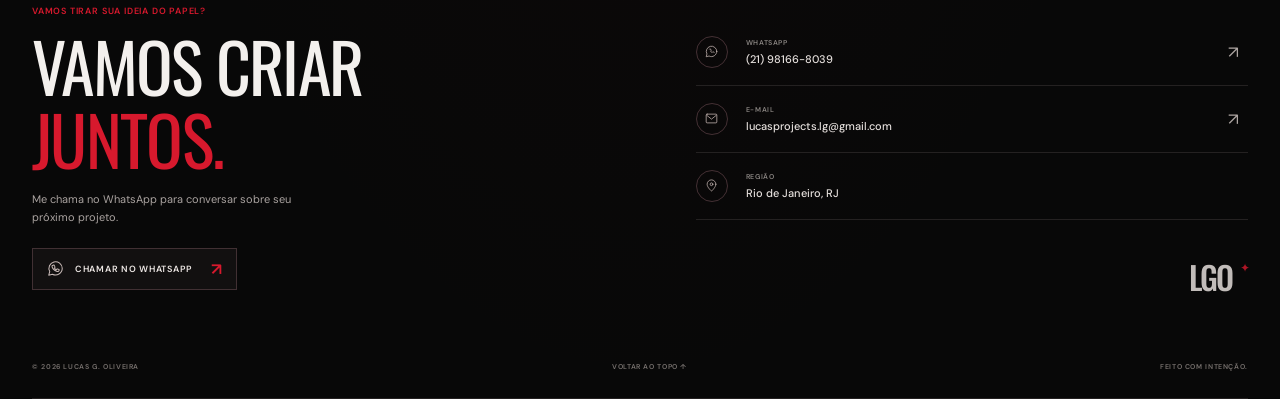
==== commit 76554d8e: "Add files via upload" ====
--- a/index.html
+++ b/index.html
@@ -1,482 +1,423 @@
-<!DOCTYPE html>
-<html lang="pt-BR">
-<head>
-<meta charset="UTF-8">
-<meta name="viewport" content="width=device-width, initial-scale=1.0">
-<title>BeWork — Sites de Alta Performance</title>
-<meta name="description" content="A BeWork desenvolve sites exclusivos, ultra-rápidos e otimizados para converter tráfego em vendas reais. Design autoral, copy persuasiva e código limpo.">
-
-<meta property="og:title" content="BeWork — Sites de Alta Performance">
-<meta property="og:description" content="Transforme tráfego em vendas reais com sites de alta conversão.">
-<meta property="og:type" content="website">
-
-<link rel="icon" href="data:image/svg+xml,<svg xmlns=%22http://www.w3.org/2000/svg%22 viewBox=%220 0 100 100%22><text y=%22.9em%22 font-size=%2290%22>⚡</text></svg>">
-
-<link rel="preconnect" href="https://fonts.googleapis.com">
-<link rel="preconnect" href="https://fonts.gstatic.com" crossorigin>
-<link href="https://fonts.googleapis.com/css2?family=Sora:wght@400;500;600;700;800&family=Inter:wght@400;500;600;700&display=swap" rel="stylesheet">
-
-<link rel="stylesheet" href="assets/css/style.css">
-</head>
-<body>
-
-<a class="skip-link" href="#main">Pular para o conteúdo</a>
-
-<!-- ============ HEADER ============ -->
-<header class="header" id="header">
-  <div class="header__inner container">
-    <a href="#top" class="logo" aria-label="BeWork — início">
-      <span class="logo__mark" aria-hidden="true">
-        <svg viewBox="0 0 32 32" fill="none" xmlns="http://www.w3.org/2000/svg">
-          <path d="M16 2L29 9V23L16 30L3 23V9L16 2Z" stroke="url(#logoGrad)" stroke-width="2" stroke-linejoin="round"/>
-          <path d="M16 10L22 13.5V20.5L16 24L10 20.5V13.5L16 10Z" fill="url(#logoGrad)"/>
-          <defs>
-            <linearGradient id="logoGrad" x1="3" y1="2" x2="29" y2="30" gradientUnits="userSpaceOnUse">
-              <stop stop-color="#7C3AED"/>
-              <stop offset="1" stop-color="#22C55E"/>
-            </linearGradient>
-          </defs>
-        </svg>
-      </span>
-      <span class="logo__text">Be<span class="logo__accent">Work</span></span>
-    </a>
-
-    <nav class="nav" id="nav" aria-label="Navegação principal">
-      <a href="#portfolio" class="nav__link">Portfólio</a>
-      <a href="#diferenciais" class="nav__link">Diferenciais</a>
-      <a href="#processo" class="nav__link">Como Funciona</a>
-      <a href="#faq" class="nav__link">FAQ</a>
-    </nav>
-
-    <div class="header__actions">
-      <a href="https://wa.me/5521981668039?text=Ol%C3%A1%21%20Quero%20fazer%20um%20or%C3%A7amento%20de%20um%20site."
-         class="btn btn--primary btn--pill" target="_blank" rel="noopener noreferrer">
-        Solicitar Projeto
-      </a>
-      <button class="hamburger" id="hamburger" aria-expanded="false" aria-controls="mobile-menu" aria-label="Abrir menu">
-        <span></span><span></span><span></span>
-      </button>
-    </div>
-  </div>
-
-  <div class="mobile-menu" id="mobile-menu">
-    <a href="#portfolio" class="mobile-menu__link">Portfólio</a>
-    <a href="#diferenciais" class="mobile-menu__link">Diferenciais</a>
-    <a href="#processo" class="mobile-menu__link">Como Funciona</a>
-    <a href="#faq" class="mobile-menu__link">FAQ</a>
-    <a href="https://wa.me/5521981668039?text=Ol%C3%A1%21%20Quero%20fazer%20um%20or%C3%A7amento%20de%20um%20site."
-       class="btn btn--primary btn--pill mobile-menu__cta" target="_blank" rel="noopener noreferrer">
-      Solicitar Projeto
-    </a>
-  </div>
-</header>
-
-<main id="main">
-
-  <!-- ============ HERO ============ -->
-  <section class="hero" id="top">
-    <div class="hero__glow hero__glow--1" aria-hidden="true"></div>
-    <div class="hero__glow hero__glow--2" aria-hidden="true"></div>
-
-    <div class="container hero__inner">
-      <div class="hero__content reveal">
-        <p class="eyebrow">⚡ Seu negócio merece uma presença digital à altura.</p>
-        <h1 class="hero__title">
-          Transforme <em>tráfego</em> em <span class="grad-text">vendas reais</span> com sites de alta conversão.
-        </h1>
-        <p class="hero__subtitle">
-          Desenvolvemos páginas exclusivas, ultra-rápidas e otimizadas para escalar o seu negócio.
-          Esqueça templates genéricos e tenha uma estrutura feita para vender.
-        </p>
-        <div class="hero__actions">
-          <a href="https://wa.me/5521981668039?text=Ol%C3%A1%21%20Quero%20fazer%20um%20or%C3%A7amento%20de%20um%20site." class="btn btn--lime btn--pill" target="_blank" rel="noopener noreferrer">
-            Criar Meu Site
-          </a>
-          <a href="#portfolio" class="btn btn--outline btn--pill">
-            Ver Projetos Realizados
-          </a>
-        </div>
-        <div class="hero__trust">
-          <div class="hero__trust-item"><strong>100%</strong><span>Design Autoral</span></div>
-          <div class="hero__trust-item"><strong>Full</strong><span>Responsivo</span></div>
-          <div class="hero__trust-item"><strong>SEO</strong><span>&amp; Tracking Ready</span></div>
-        </div>
-      </div>
-
-      <div class="hero__visual reveal" aria-hidden="true">
-        <div class="mock3d">
-          <div class="mock3d__browser">
-            <div class="mock3d__topbar">
-              <span></span><span></span><span></span>
-            </div>
-            <div class="mock3d__screen">
-              <div class="mock3d__nav">
-                <div class="mock3d__logo-dot"></div>
-                <div class="mock3d__nav-lines">
-                  <div></div><div></div><div></div>
-                </div>
-              </div>
-              <div class="mock3d__hero">
-                <div class="mock3d__bar mock3d__bar--lg"></div>
-                <div class="mock3d__bar mock3d__bar--md"></div>
-                <div class="mock3d__bar mock3d__bar--sm"></div>
-                <div class="mock3d__cta"></div>
-              </div>
-              <div class="mock3d__cards">
-                <div class="mock3d__card"></div>
-                <div class="mock3d__card"></div>
-                <div class="mock3d__card"></div>
-              </div>
-            </div>
-          </div>
-          <div class="mock3d__tag mock3d__tag--1">⚡ 99/100 Performance</div>
-          <div class="mock3d__tag mock3d__tag--2">📈 Otimizado para Conversão</div>
-        </div>
-      </div>
-    </div>
-  </section>
-
-  <!-- ============ PORTFÓLIO ============ -->
-  <section class="portfolio" id="portfolio">
-    <div class="container">
-      <div class="section-head reveal">
-        <p class="eyebrow">Portfólio</p>
-        <h2 class="section-title">Confira alguns de nossos projetos na prática</h2>
-        <p class="section-subtitle">
-          Cada projeto é desenvolvido sob medida para o nicho do cliente. Clique em um card para pré-visualizar o site.
-        </p>
-      </div>
-
-      <div class="project-grid">
-
-        <!-- Projeto 1 — Apex Performance -->
-        <article class="project-card reveal">
-          <button type="button"
-                  class="project-card__frame project-card__frame--btn"
-                  data-preview-trigger="apex"
-                  aria-haspopup="dialog"
-                  aria-label="Pré-visualizar o projeto Apex Performance">
-            <div class="browser-chrome">
-              <span></span><span></span><span></span>
-              <div class="browser-chrome__url">apexperfomance.vercel.app</div>
-            </div>
-            <div class="project-card__image project-card__image--apex">
-              <img src="assets/projects/apex-performance.jpg" alt="Página inicial do projeto Apex Performance, consultoria fitness online" loading="lazy">
-            </div>
-            <span class="project-card__hover-hint">🔍 Pré-visualizar site</span>
-          </button>
-          <div class="project-card__body">
-            <span class="tag">Fitness / Consultoria Online</span>
-            <h3 class="project-card__title">Apex Performance</h3>
-            <p class="project-card__desc">Site focado em conversão para consultoria fitness online, treinos personalizados e evolução física.</p>
-            <button type="button" class="link-cta" data-preview-trigger="apex">
-              Pré-visualizar <span aria-hidden="true">↗</span>
-            </button>
-          </div>
-        </article>
-
-        <!-- Projeto 2 — NailStudio -->
-        <article class="project-card reveal">
-          <button type="button"
-                  class="project-card__frame project-card__frame--btn"
-                  data-preview-trigger="alinea"
-                  aria-haspopup="dialog"
-                  aria-label="Pré-visualizar o projeto NailStudio">
-            <div class="browser-chrome">
-              <span></span><span></span><span></span>
-              <div class="browser-chrome__url">nail-designexemplo.vercel.app</div>
-            </div>
-            <div class="project-card__image project-card__image--alinea">
-              <img src="assets/projects/alinea-studio.jpg" alt="Página inicial do projeto NailStudio, estúdio de nail design" loading="lazy">
-            </div>
-            <span class="project-card__hover-hint">🔍 Pré-visualizar site</span>
-          </button>
-          <div class="project-card__body">
-            <span class="tag">Estética Premium / Nail Designer</span>
-            <h3 class="project-card__title">NailStudio</h3>
-            <p class="project-card__desc">Design sofisticado, orgânico e de luxo focado 100% em Nail Design, alongamentos e agendamento de clientes.</p>
-            <button type="button" class="link-cta" data-preview-trigger="alinea">
-              Pré-visualizar <span aria-hidden="true">↗</span>
-            </button>
-          </div>
-        </article>
-
-        <!-- Projeto 3 — PragTech -->
-        <article class="project-card reveal">
-          <button type="button"
-                  class="project-card__frame project-card__frame--btn"
-                  data-preview-trigger="pragtech"
-                  aria-haspopup="dialog"
-                  aria-label="Pré-visualizar o projeto PragTech Imunização">
-            <div class="browser-chrome">
-              <span></span><span></span><span></span>
-              <div class="browser-chrome__url">pragtech-exemplo.vercel.app</div>
-            </div>
-            <div class="project-card__image project-card__image--pragtech">
-              <img src="assets/projects/pragtech.jpg" alt="Página inicial do projeto PragTech, controle de pragas e imunização" loading="lazy">
-            </div>
-            <span class="project-card__hover-hint">🔍 Pré-visualizar site</span>
-          </button>
-          <div class="project-card__body">
-            <span class="tag">Serviços Técnicos / Imunização</span>
-            <h3 class="project-card__title">PragTech Imunização</h3>
-            <p class="project-card__desc">Site técnico e de alta conversão para dedetizadora e controle de pragas urbanas (residencial e comercial).</p>
-            <button type="button" class="link-cta" data-preview-trigger="pragtech">
-              Pré-visualizar <span aria-hidden="true">↗</span>
-            </button>
-          </div>
-        </article>
-
-      </div>
-    </div>
-  </section>
-
-  <!-- ============ DIFERENCIAIS ============ -->
-  <section class="diferenciais" id="diferenciais">
-    <div class="container">
-      <div class="section-head reveal">
-        <p class="eyebrow">Por que a BeWork?</p>
-        <h2 class="section-title">Diferenciais que colocam sua marca à frente</h2>
-      </div>
-
-      <div class="diff-grid">
-        <div class="diff-card reveal">
-          <div class="diff-card__icon" aria-hidden="true">
-            <svg viewBox="0 0 24 24" fill="none"><path d="M12 2L2 7L12 12L22 7L12 2Z" stroke="currentColor" stroke-width="1.6" stroke-linejoin="round"/><path d="M2 17L12 22L22 17" stroke="currentColor" stroke-width="1.6" stroke-linejoin="round"/><path d="M2 12L12 17L22 12" stroke="currentColor" stroke-width="1.6" stroke-linejoin="round"/></svg>
-          </div>
-          <h3 class="diff-card__title">Design 100% Autoral</h3>
-          <p class="diff-card__desc">Sem templates batidos. Identidade criada sob medida para posicionar sua marca no topo do mercado.</p>
-        </div>
-
-        <div class="diff-card reveal">
-          <div class="diff-card__icon" aria-hidden="true">
-            <svg viewBox="0 0 24 24" fill="none"><path d="M4 4H20V16H8L4 20V4Z" stroke="currentColor" stroke-width="1.6" stroke-linejoin="round"/><path d="M8 9H16M8 12H13" stroke="currentColor" stroke-width="1.6" stroke-linecap="round"/></svg>
-          </div>
-          <h3 class="diff-card__title">Copywriting Persuasivo</h3>
-          <p class="diff-card__desc">Textos estruturados com gatilhos mentais para direcionar a atenção do cliente direto para o CTA.</p>
-        </div>
-
-        <div class="diff-card reveal">
-          <div class="diff-card__icon" aria-hidden="true">
-            <svg viewBox="0 0 24 24" fill="none"><path d="M13 2L3 14H11L10 22L21 9H13L13 2Z" stroke="currentColor" stroke-width="1.6" stroke-linejoin="round"/></svg>
-          </div>
-          <h3 class="diff-card__title">Velocidade &amp; Código Limpo</h3>
-          <p class="diff-card__desc">Páginas otimizadas para carregar rapidamente, garantindo excelente experiência e menor custo por clique (CPC).</p>
-        </div>
-      </div>
-    </div>
-  </section>
-
-  <!-- ============ COMO FUNCIONA ============ -->
-  <section class="processo" id="processo">
-    <div class="container">
-      <div class="section-head reveal">
-        <p class="eyebrow">Como Funciona</p>
-        <h2 class="section-title">Do briefing à publicação, sem enrolação</h2>
-      </div>
-
-      <ol class="timeline">
-        <li class="timeline__item reveal">
-          <span class="timeline__index">01</span>
-          <div class="timeline__content">
-            <h3>Briefing &amp; Estratégia</h3>
-            <p>Entendimento do seu produto e público-alvo.</p>
-          </div>
-        </li>
-        <li class="timeline__item reveal">
-          <span class="timeline__index">02</span>
-          <div class="timeline__content">
-            <h3>Design &amp; Copy</h3>
-            <p>Criação da estrutura visual e narrativa de vendas.</p>
-          </div>
-        </li>
-        <li class="timeline__item reveal">
-          <span class="timeline__index">03</span>
-          <div class="timeline__content">
-            <h3>Desenvolvimento Otimizado</h3>
-            <p>Codificação com alta velocidade e responsividade total.</p>
-          </div>
-        </li>
-        <li class="timeline__item reveal">
-          <span class="timeline__index">04</span>
-          <div class="timeline__content">
-            <h3>Entrega &amp; Publicação</h3>
-            <p>Lançamento, integração de domínios e acompanhamento de métricas.</p>
-          </div>
-        </li>
-      </ol>
-    </div>
-  </section>
-
-  <!-- ============ MARQUEE + CTA FINAL ============ -->
-  <div class="marquee" id="marquee" aria-hidden="true">
-    <div class="marquee__track" id="marquee-track">
-      <div class="marquee__group">
-        <span>✦ Design Exclusivo</span><span>✦ Velocidade Extrema</span><span>✦ Copy Persuasiva</span><span>✦ Alta Conversão</span><span>✦ BeWork Studio</span>
-      </div>
-      <div class="marquee__group">
-        <span>✦ Design Exclusivo</span><span>✦ Velocidade Extrema</span><span>✦ Copy Persuasiva</span><span>✦ Alta Conversão</span><span>✦ BeWork Studio</span>
-      </div>
-    </div>
-  </div>
-
-  <section class="cta-final">
-    <span class="cta-final__watermark" aria-hidden="true">BEWORK</span>
-    <div class="container cta-final__inner reveal">
-      <h2 class="cta-final__title">Pronto para ter uma página que vende por você 24 horas por dia?</h2>
-      <p class="cta-final__subtitle">Fale com a gente e receba uma proposta sob medida para o seu negócio.</p>
-      <div class="cta-final__actions">
-        <a href="https://wa.me/5521981668039?text=Ol%C3%A1%21%20Quero%20fazer%20um%20or%C3%A7amento%20de%20um%20site." class="btn btn--lime btn--pill" target="_blank" rel="noopener noreferrer">
-          💬 Falar com Especialista via WhatsApp
-        </a>
-        <a href="mailto:contato@bework.studio?subject=Quero%20receber%20uma%20proposta" class="btn btn--outline btn--pill">
-          📩 Receber Proposta por E-mail
-        </a>
-        <a href="#" class="btn btn--outline btn--pill" id="schedule-btn">
-          📅 Agendar Reunião
-        </a>
-      </div>
-    </div>
-  </section>
-
-  <!-- ============ FAQ ============ -->
-  <section class="faq" id="faq">
-    <div class="container">
-      <div class="section-head reveal">
-        <p class="eyebrow">Dúvidas Frequentes</p>
-        <h2 class="section-title">Perguntas Frequentes</h2>
-      </div>
-
-      <div class="accordion reveal">
-        <div class="accordion__item">
-          <button class="accordion__trigger" aria-expanded="false">
-            <span>Qual o prazo de entrega de um site?</span>
-            <span class="accordion__icon" aria-hidden="true">+</span>
-          </button>
-          <div class="accordion__panel">
-            <p>O prazo médio é de 7 a 14 dias úteis, dependendo da complexidade do projeto e da agilidade na entrega de conteúdos e aprovações do cliente.</p>
-          </div>
-        </div>
-
-        <div class="accordion__item">
-          <button class="accordion__trigger" aria-expanded="false">
-            <span>A hospedagem está inclusa no projeto?</span>
-            <span class="accordion__icon" aria-hidden="true">+</span>
-          </button>
-          <div class="accordion__panel">
-            <p>A hospedagem está inclusa no valor do projeto durante o primeiro mês. A partir do segundo mês, é cobrada uma manutenção mensal no valor de R$ 80,00 para manter o site no ar.</p>
-          </div>
-        </div>
-
-        <div class="accordion__item">
-          <button class="accordion__trigger" aria-expanded="false">
-            <span>Posso solicitar alterações depois da entrega?</span>
-            <span class="accordion__icon" aria-hidden="true">+</span>
-          </button>
-          <div class="accordion__panel">
-            <p>Sim. Cada projeto inclui uma rodada de ajustes pós-entrega. Alterações adicionais ou novas seções podem ser orçadas à parte.</p>
-          </div>
-        </div>
-
-        <div class="accordion__item">
-          <button class="accordion__trigger" aria-expanded="false">
-            <span>Vocês cuidam do registro do domínio?</span>
-            <span class="accordion__icon" aria-hidden="true">+</span>
-          </button>
-          <div class="accordion__panel">
-            <p>Sim. O registro do domínio também é feito por nós — o site já é entregue com o domínio próprio configurado, e esse valor já está incluso no orçamento do projeto.</p>
-          </div>
-        </div>
-      </div>
-    </div>
-  </section>
-
-</main>
-
-<!-- ============ MODAL DE PRÉ-VISUALIZAÇÃO ============ -->
-<div class="preview-overlay" id="preview-overlay" hidden>
-  <div class="preview-modal" role="dialog" aria-modal="true" aria-labelledby="preview-modal-title" id="preview-modal">
-    <button type="button" class="preview-modal__close" id="preview-close" aria-label="Fechar pré-visualização">✕</button>
-
-    <div class="preview-modal__frame">
-      <div class="browser-chrome browser-chrome--modal">
-        <span></span><span></span><span></span>
-        <div class="browser-chrome__url" id="preview-domain">example.com</div>
-      </div>
-      <div class="preview-modal__viewport" id="preview-viewport">
-        <!-- conteúdo injetado via JS -->
-      </div>
-    </div>
-
-    <div class="preview-modal__info">
-      <span class="tag" id="preview-tag">Categoria</span>
-      <h3 class="preview-modal__title" id="preview-modal-title">Título do Projeto</h3>
-      <p class="preview-modal__desc" id="preview-desc">Descrição do projeto.</p>
-      <div class="preview-modal__actions">
-        <a href="#" class="btn btn--lime btn--pill" id="preview-cta" target="_blank" rel="noopener noreferrer">
-          Visitar Site ao Vivo <span aria-hidden="true">↗</span>
-        </a>
-        <button type="button" class="btn btn--outline btn--pill" id="preview-secondary">
-          Fechar
-        </button>
-      </div>
-    </div>
-  </div>
-</div>
-
-<!-- ============ WHATSAPP FLUTUANTE ============ -->
-<a href="https://wa.me/5521981668039?text=Ol%C3%A1%21%20Quero%20fazer%20um%20or%C3%A7amento%20de%20um%20site." class="whatsapp-float" target="_blank" rel="noopener noreferrer" aria-label="Falar no WhatsApp">
-  <svg viewBox="0 0 24 24" fill="currentColor"><path d="M12.04 2C6.58 2 2.13 6.45 2.13 11.91C2.13 13.66 2.59 15.36 3.45 16.86L2.05 22L7.3 20.62C8.75 21.41 10.38 21.83 12.04 21.83C17.5 21.83 21.95 17.38 21.95 11.92C21.95 9.27 20.92 6.78 19.05 4.91C17.18 3.03 14.69 2 12.04 2ZM12.04 3.67C14.25 3.67 16.32 4.53 17.88 6.09C19.44 7.65 20.29 9.72 20.29 11.93C20.29 16.46 16.57 20.17 12.03 20.17C10.56 20.17 9.12 19.78 7.86 19.04L7.56 18.87L4.42 19.7L5.26 16.64L5.07 16.33C4.26 15.02 3.83 13.5 3.83 11.91C3.84 7.38 7.51 3.67 12.04 3.67ZM8.53 6.91C8.37 6.91 8.1 6.97 7.87 7.22C7.65 7.47 7 8.08 7 9.29C7 10.5 7.89 11.68 8.01 11.84C8.14 12 9.76 14.58 12.31 15.61C14.43 16.47 14.87 16.3 15.33 16.26C15.79 16.22 16.81 15.65 17.02 15.06C17.23 14.47 17.23 13.97 17.17 13.86C17.1 13.76 16.94 13.7 16.69 13.58C16.44 13.45 15.21 12.85 14.98 12.76C14.75 12.68 14.59 12.64 14.42 12.89C14.26 13.14 13.79 13.7 13.65 13.86C13.51 14.03 13.37 14.05 13.12 13.92C12.87 13.79 12.06 13.53 11.11 12.68C10.36 12.02 9.86 11.2 9.72 10.95C9.58 10.7 9.7 10.57 9.83 10.44C9.94 10.33 10.08 10.15 10.21 10.01C10.33 9.87 10.38 9.76 10.46 9.6C10.54 9.44 10.5 9.3 10.44 9.17C10.38 9.05 9.9 7.81 9.68 7.31C9.49 6.86 9.29 6.92 9.14 6.91C9 6.9 8.84 6.91 8.53 6.91Z"/></svg>
-</a>
-
-<!-- ============ FOOTER ============ -->
-<footer class="footer">
-  <div class="container footer__inner">
-    <div class="footer__brand">
-      <a href="#top" class="logo">
-        <span class="logo__mark" aria-hidden="true">
-          <svg viewBox="0 0 32 32" fill="none" xmlns="http://www.w3.org/2000/svg">
-            <path d="M16 2L29 9V23L16 30L3 23V9L16 2Z" stroke="url(#logoGradFooter)" stroke-width="2" stroke-linejoin="round"/>
-            <path d="M16 10L22 13.5V20.5L16 24L10 20.5V13.5L16 10Z" fill="url(#logoGradFooter)"/>
-            <defs>
-              <linearGradient id="logoGradFooter" x1="3" y1="2" x2="29" y2="30" gradientUnits="userSpaceOnUse">
-                <stop stop-color="#7C3AED"/>
-                <stop offset="1" stop-color="#22C55E"/>
-              </linearGradient>
-            </defs>
-          </svg>
-        </span>
-        <span class="logo__text">Be<span class="logo__accent">Work</span></span>
-      </a>
-      <p class="footer__tagline">Sites de alta performance para negócios que querem vender mais.</p>
-    </div>
-
-    <nav class="footer__nav" aria-label="Navegação do rodapé">
-      <a href="#portfolio">Portfólio</a>
-      <a href="#diferenciais">Diferenciais</a>
-      <a href="#processo">Como Funciona</a>
-      <a href="#faq">FAQ</a>
-    </nav>
-
-    <div class="footer__social" aria-label="Redes sociais">
-      <a href="https://www.instagram.com/lucs.oliv_/" aria-label="Instagram de Lucas G. Oliveira" class="footer__social-link" target="_blank" rel="noopener noreferrer">
-        <svg viewBox="0 0 24 24" fill="none"><rect x="3" y="3" width="18" height="18" rx="5" stroke="currentColor" stroke-width="1.6"/><circle cx="12" cy="12" r="4" stroke="currentColor" stroke-width="1.6"/><circle cx="17.2" cy="6.8" r="1" fill="currentColor"/></svg>
-      </a>
-    </div>
-  </div>
-
-  <div class="container footer__bottom">
-    <p>BeWork Studio © 2026 Todos os direitos reservados.</p>
-    <div class="footer__legal">
-      <a href="#">Política de Privacidade</a>
-    </div>
-  </div>
-
-  <div class="container footer__credit">
-    <a href="https://www.instagram.com/lucs.oliv_/" target="_blank" rel="noopener noreferrer">Portfólio de Lucas G. Oliveira</a>
-  </div>
-</footer>
-
-<script src="assets/js/script.js"></script>
-</body>
-</html>
+<!doctype html>
+<html lang="pt-BR">
+  <head>
+    <meta charset="UTF-8" />
+    <meta name="viewport" content="width=device-width, initial-scale=1.0" />
+    <meta
+      name="description"
+      content="Portfólio de Lucas G. Oliveira. Sites, projetos e contato."
+    />
+    <meta name="theme-color" content="#080808" />
+    <title>Lucas G. Oliveira — Portfólio</title>
+    <link rel="preconnect" href="https://fonts.googleapis.com" />
+    <link rel="preconnect" href="https://fonts.gstatic.com" crossorigin />
+    <link
+      href="https://fonts.googleapis.com/css2?family=DM+Sans:wght@400;500;600;700&family=Oswald:wght@400;500;600;700&display=swap"
+      rel="stylesheet"
+    />
+    <link rel="stylesheet" href="styles.css" />
+  </head>
+  <body>
+    <header class="site-header page-shell">
+      <a class="wordmark" href="#inicio" aria-label="Lucas G. Oliveira — início">
+        L<span>G</span>O
+      </a>
+      <p class="header-role">WEB DESIGNER<br /><span>DESENVOLVEDOR DE SITES</span></p>
+      <a class="availability" href="#contato" aria-label="Disponível para projetos. Ir para contato">
+        <span>DISPONÍVEL PARA PROJETOS</span>
+        <svg viewBox="0 0 24 24" aria-hidden="true">
+          <path d="M5 12h13M13 6l6 6-6 6" />
+        </svg>
+      </a>
+    </header>
+
+    <main>
+      <section class="hero page-shell" id="inicio" aria-labelledby="hero-title">
+        <div class="hero-copy">
+          <p class="eyebrow">OLÁ, EU SOU</p>
+          <h1 id="hero-title">Lucas G.<br /><span>Oliveira</span></h1>
+          <p class="hero-specialty">WEB DESIGNER <span>&</span><br />DESENVOLVEDOR DE SITES</p>
+          <p class="hero-description">
+            Desenvolvo sites que unem estética, funcionalidade e atenção a cada
+            detalhe. Conheça meus projetos e trabalhos publicados.
+          </p>
+          <a class="text-link" href="#projetos">
+            <span class="link-mark" aria-hidden="true">
+              <svg viewBox="0 0 24 24"><path d="M7 17 17 7M7 7h10v10" /></svg>
+            </span>
+            CONHEÇA MEUS PROJETOS
+          </a>
+        </div>
+
+        <div class="hero-art">
+          <img
+            class="hero-art-image"
+            src="./assets/lucas-portfolio-hero.jpg"
+            alt="Lucas G. Oliveira em um retrato para o portfólio"
+            fetchpriority="high"
+          />
+        </div>
+
+        <aside class="hero-note">
+          <span class="note-accent" aria-hidden="true"></span>
+          <div class="note-content">
+            <span class="note-label">DESIGN COM INTENÇÃO</span>
+            <p>Sites pensados para transformar ideias em presença digital.</p>
+          </div>
+        </aside>
+        <div class="hero-bottom">
+          <span class="availability-dot"></span>
+          <span>CRIANDO COM PROPÓSITO</span>
+          <span class="hero-bottom-rule"></span>
+          <span class="hero-bottom-number">01 — 04</span>
+        </div>
+      </section>
+
+      <section class="projects page-shell section-rule" id="projetos" aria-labelledby="projects-title">
+        <div class="section-heading">
+          <div>
+            <p class="eyebrow">MEU TRABALHO</p>
+            <h2 id="projects-title">SITES <span>&</span> PROJETOS</h2>
+          </div>
+          <p class="section-aside">UMA VITRINE PARA O QUE JÁ SAIU DO PAPEL</p>
+        </div>
+        <p class="projects-intro">
+          Sites publicados e projetos realizados, apresentados em detalhes.
+        </p>
+
+        <div class="project-grid">
+          <article class="project-card project-card-featured">
+            <button
+              class="project-preview-trigger"
+              type="button"
+              aria-haspopup="dialog"
+              aria-controls="project-preview-dialog"
+              aria-label="Abrir prévia do site Canil Marley Kiara"
+              data-project-title="Canil Marley Kiara"
+              data-project-category="SITE PUBLICADO · CANIL"
+              data-project-description="Site institucional para um canil especializado em Chihuahua, com informações sobre os filhotes, cuidados e contato."
+              data-project-url="https://canilmirajara.com.br/"
+              data-project-domain="CANILMIRAJARA.COM.BR"
+              data-project-preview="./assets/canil-marley-kiara-preview.png"
+              data-project-preview-alt="Prévia completa do site do Canil Marley Kiara"
+            >
+              <img
+                class="project-preview-image"
+                src="./assets/canil-marley-kiara-preview.png"
+                alt="Captura da página do Canil Marley Kiara, com fotos de filhotes de Chihuahua"
+                loading="lazy"
+              />
+              <span class="project-preview-hint">
+                <svg viewBox="0 0 24 24" aria-hidden="true">
+                  <path d="M3.5 12s3.1-5 8.5-5 8.5 5 8.5 5-3.1 5-8.5 5-8.5-5-8.5-5Z" />
+                  <circle cx="12" cy="12" r="2.2" />
+                </svg>
+                VER PRÉVIA
+              </span>
+              <span class="project-preview-index">01 / SITE PUBLICADO</span>
+            </button>
+            <div class="project-meta">
+              <span class="project-number">01</span>
+              <div>
+                <h3>CANIL MARLEY KIARA</h3>
+                <p>SITE PARA CANIL DE CHIHUAHUAS</p>
+              </div>
+              <button
+                class="project-arrow project-open-button"
+                type="button"
+                aria-label="Ver prévia do site Canil Marley Kiara"
+                aria-controls="project-preview-dialog"
+                data-project-title="Canil Marley Kiara"
+                data-project-category="SITE PUBLICADO · CANIL"
+                data-project-description="Site institucional para um canil especializado em Chihuahua, com informações sobre os filhotes, cuidados e contato."
+                data-project-url="https://canilmirajara.com.br/"
+                data-project-domain="CANILMIRAJARA.COM.BR"
+                data-project-preview="./assets/canil-marley-kiara-preview.png"
+                data-project-preview-alt="Prévia completa do site do Canil Marley Kiara"
+              >
+                ↗
+              </button>
+            </div>
+          </article>
+          <article class="project-card project-card-featured">
+            <button
+              class="project-preview-trigger"
+              type="button"
+              aria-haspopup="dialog"
+              aria-controls="project-preview-dialog"
+              aria-label="Abrir prévia do site Canil Mirajara"
+              data-project-title="Canil Mirajara"
+              data-project-category="SITE PUBLICADO · CANIL DE CHIHUAHUAS"
+              data-project-description="Site para um canil especializado em Chihuahuas, com apresentação da criação, linhagens, filhotes disponíveis e galeria de fotos."
+              data-project-url="https://canilmirajara.com.br/"
+              data-project-domain="CANILMIRAJARA.COM.BR"
+              data-project-preview="./assets/canil-mirajara-full.png"
+              data-project-preview-alt="Captura completa do site do Canil Mirajara"
+              data-project-cover="./assets/canil-mirajara-cover.png"
+              data-project-mobile="./assets/canil-mirajara-mobile.png"
+              data-project-mobile-alt="Versão para celular do site Canil Mirajara, exibindo um filhote de Chihuahua"
+            >
+              <img
+                class="project-preview-image"
+                src="./assets/canil-mirajara-cover.png"
+                alt="Página inicial do Canil Mirajara com um filhote de Chihuahua"
+                loading="lazy"
+              />
+              <span class="project-preview-hint">
+                <svg viewBox="0 0 24 24" aria-hidden="true">
+                  <path d="M3.5 12s3.1-5 8.5-5 8.5 5 8.5 5-3.1 5-8.5 5-8.5-5-8.5-5Z" />
+                  <circle cx="12" cy="12" r="2.2" />
+                </svg>
+                VER PRÉVIA
+              </span>
+              <span class="project-preview-index">02 / SITE PUBLICADO</span>
+            </button>
+            <div class="project-meta">
+              <span class="project-number">02</span>
+              <div>
+                <h3>CANIL MIRAJARA</h3>
+                <p>SITE PARA CRIAÇÃO DE CHIHUAHUAS</p>
+              </div>
+              <button
+                class="project-arrow project-open-button"
+                type="button"
+                aria-label="Ver prévia do site Canil Mirajara"
+                aria-controls="project-preview-dialog"
+                data-project-title="Canil Mirajara"
+                data-project-category="SITE PUBLICADO · CANIL DE CHIHUAHUAS"
+                data-project-description="Site para um canil especializado em Chihuahuas, com apresentação da criação, linhagens, filhotes disponíveis e galeria de fotos."
+                data-project-url="https://canilmirajara.com.br/"
+                data-project-domain="CANILMIRAJARA.COM.BR"
+                data-project-preview="./assets/canil-mirajara-full.png"
+                data-project-preview-alt="Captura completa do site do Canil Mirajara"
+                data-project-cover="./assets/canil-mirajara-cover.png"
+                data-project-mobile="./assets/canil-mirajara-mobile.png"
+                data-project-mobile-alt="Versão para celular do site Canil Mirajara, exibindo um filhote de Chihuahua"
+              >
+                ↗
+              </button>
+            </div>
+          </article>
+
+          <article class="project-card project-card-featured">
+            <button
+              class="project-preview-trigger"
+              type="button"
+              aria-haspopup="dialog"
+              aria-controls="project-preview-dialog"
+              aria-label="Abrir prévia do site JP Treinamento"
+              data-project-title="JP Treinamento"
+              data-project-category="SITE PUBLICADO · TREINAMENTO PERSONALIZADO"
+              data-project-description="Site para João Pedro Treinamento, apresentando o acompanhamento individual, a metodologia de treino, os resultados e a evolução dos alunos."
+              data-project-url="https://joaopedrotreinamento.com.br/"
+              data-project-domain="JOAOPEDROTREINAMENTO.COM.BR"
+              data-project-preview="./assets/jp-treinamento-full.png"
+              data-project-preview-alt="Captura completa do site JP Treinamento"
+              data-project-cover="./assets/jp-treinamento-cover.png"
+              data-project-showcase="./assets/jp-treinamento-desktop.png"
+              data-project-showcase-alt="Apresentação desktop do site JP Treinamento com a seção inicial e chamada de avaliação"
+              data-project-mobile="./assets/jp-treinamento-mobile.png"
+              data-project-mobile-alt="Versão para celular do site JP Treinamento"
+            >
+              <img
+                class="project-preview-image"
+                src="./assets/jp-treinamento-cover.png"
+                alt="Apresentação do site de JP Treinamento em computador e celular"
+                loading="lazy"
+              />
+              <span class="project-preview-hint">
+                <svg viewBox="0 0 24 24" aria-hidden="true">
+                  <path d="M3.5 12s3.1-5 8.5-5 8.5 5 8.5 5-3.1 5-8.5 5-8.5-5-8.5-5Z" />
+                  <circle cx="12" cy="12" r="2.2" />
+                </svg>
+                VER PRÉVIA
+              </span>
+              <span class="project-preview-index">03 / SITE PUBLICADO</span>
+            </button>
+            <div class="project-meta">
+              <span class="project-number">03</span>
+              <div>
+                <h3>JP TREINAMENTO</h3>
+                <p>SITE PARA TREINAMENTO PERSONALIZADO</p>
+              </div>
+              <button
+                class="project-arrow project-open-button"
+                type="button"
+                aria-label="Ver prévia do site JP Treinamento"
+                aria-controls="project-preview-dialog"
+                data-project-title="JP Treinamento"
+                data-project-category="SITE PUBLICADO · TREINAMENTO PERSONALIZADO"
+                data-project-description="Site para João Pedro Treinamento, apresentando o acompanhamento individual, a metodologia de treino, os resultados e a evolução dos alunos."
+                data-project-url="https://joaopedrotreinamento.com.br/"
+                data-project-domain="JOAOPEDROTREINAMENTO.COM.BR"
+                data-project-preview="./assets/jp-treinamento-full.png"
+                data-project-preview-alt="Captura completa do site JP Treinamento"
+                data-project-cover="./assets/jp-treinamento-cover.png"
+                data-project-showcase="./assets/jp-treinamento-desktop.png"
+                data-project-showcase-alt="Apresentação desktop do site JP Treinamento com a seção inicial e chamada de avaliação"
+                data-project-mobile="./assets/jp-treinamento-mobile.png"
+                data-project-mobile-alt="Versão para celular do site JP Treinamento"
+              >
+                ↗
+              </button>
+            </div>
+          </article>
+        </div>
+      </section>
+
+      <dialog class="project-dialog" id="project-preview-dialog" aria-labelledby="project-dialog-title">
+        <div class="project-dialog-shell">
+          <div class="project-dialog-header">
+            <p class="eyebrow">PRÉVIA DO PROJETO</p>
+            <button class="project-dialog-close" type="button" aria-label="Fechar prévia">
+              <svg viewBox="0 0 24 24" aria-hidden="true">
+                <path d="m6 6 12 12M18 6 6 18" />
+              </svg>
+            </button>
+          </div>
+          <div class="project-dialog-body">
+            <div class="project-dialog-preview">
+              <img
+                class="project-dialog-image"
+                id="project-dialog-image"
+                src="./assets/canil-marley-kiara-preview.png"
+                alt="Prévia completa do site do Canil Marley Kiara"
+              />
+            </div>
+            <div class="project-dialog-info">
+              <div class="project-preview-modes" role="tablist" aria-label="Formato da prévia" hidden>
+                <button
+                  class="project-preview-mode is-active"
+                  type="button"
+                  role="tab"
+                  aria-selected="true"
+                  data-preview-mode="desktop"
+                  aria-controls="project-dialog-image"
+                >SITE COMPLETO</button>
+                <button
+                  class="project-preview-mode"
+                  type="button"
+                  role="tab"
+                  aria-selected="false"
+                  data-preview-mode="mobile"
+                  aria-controls="project-dialog-image"
+                >VERSÃO PARA CELULAR</button>
+                <button
+                  class="project-preview-mode"
+                  type="button"
+                  role="tab"
+                  aria-selected="false"
+                  data-preview-mode="showcase"
+                  aria-controls="project-dialog-image"
+                >DESTAQUE DESKTOP</button>
+              </div>
+              <p class="eyebrow project-dialog-category">SITE PUBLICADO · CANIL</p>
+              <h2 class="project-dialog-title" id="project-dialog-title">Canil Marley Kiara</h2>
+              <p class="project-dialog-description"></p>
+              <a
+                class="project-dialog-link"
+                href="https://canilmirajara.com.br/"
+                target="_blank"
+                rel="noopener noreferrer"
+              >
+                ACESSAR O SITE
+                <svg viewBox="0 0 24 24" aria-hidden="true">
+                  <path d="M7 17 17 7M7 7h10v10" />
+                </svg>
+              </a>
+              <span class="project-dialog-url">CANILMIRAJARA.COM.BR</span>
+            </div>
+          </div>
+        </div>
+      </dialog>
+
+      <section class="details page-shell section-rule" aria-label="Sobre e processo">
+        <div class="details-panel about-panel">
+          <p class="eyebrow">O QUE EU FAÇO</p>
+          <h2>SITES COM<br /><span>PROPÓSITO.</span></h2>
+          <p class="panel-copy">
+            Crio sites com visual profissional, navegação intuitiva e atenção
+            aos objetivos de cada projeto. Do planejamento à publicação.
+          </p>
+          <div class="skill-list" aria-label="Áreas de interesse">
+            <span><svg viewBox="0 0 24 24" aria-hidden="true"><path d="m12 3 1.8 5.2L19 10l-5.2 1.8L12 17l-1.8-5.2L5 10l5.2-1.8L12 3Z" /><path d="m19 15 .9 2.1L22 18l-2.1.9L19 21l-.9-2.1L16 18l2.1-.9L19 15Z" /></svg>DESIGN DE SITES</span>
+            <span><svg viewBox="0 0 24 24" aria-hidden="true"><path d="m8 7-5 5 5 5m8-10 5 5-5 5m-2-12-4 14" /></svg>DESENVOLVIMENTO</span>
+            <span><svg viewBox="0 0 24 24" aria-hidden="true"><rect x="4" y="4" width="16" height="16" rx="2" /><path d="M9 20V4m6 16V4M4 9h16m-16 6h16" /></svg>RESPONSIVIDADE</span>
+            <span><svg viewBox="0 0 24 24" aria-hidden="true"><path d="M12 16V3m-5 5 5-5 5 5M4 14v6h16v-6" /></svg>PUBLICAÇÃO</span>
+          </div>
+        </div>
+
+        <div class="details-panel process-panel">
+          <p class="eyebrow">DO COMEÇO AO AR</p>
+          <h2>MEU PROCESSO</h2>
+          <ol class="process-list">
+            <li><span class="process-number">01</span><span class="process-icon" aria-hidden="true"><svg viewBox="0 0 24 24"><path d="M10.8 17.3a6.5 6.5 0 1 1 4.6-1.9l4.3 4.3" /><circle cx="10.8" cy="10.8" r="3" /></svg></span><div><h3>CONVERSA</h3><p>Entender a ideia, o objetivo e para quem é o projeto.</p></div></li>
+            <li><span class="process-number">02</span><span class="process-icon" aria-hidden="true"><svg viewBox="0 0 24 24"><path d="M12 3v3m0 12v3M3 12h3m12 0h3m-2.6-6.4-2.1 2.1M8.7 15.3l-2.1 2.1m0-10.6 2.1 2.1m6.6 6.4 2.1 2.1" /><circle cx="12" cy="12" r="4" /></svg></span><div><h3>PLANEJAMENTO</h3><p>Organizar o conteúdo e definir o caminho visual.</p></div></li>
+            <li><span class="process-number">03</span><span class="process-icon" aria-hidden="true"><svg viewBox="0 0 24 24"><path d="m14.5 5.5 4 4M4 20l4.4-1 10.5-10.5a2.1 2.1 0 0 0-3-3L5.4 16 4 20Z" /></svg></span><div><h3>CRIAÇÃO</h3><p>Dar forma à experiência com atenção aos detalhes.</p></div></li>
+            <li><span class="process-number">04</span><span class="process-icon" aria-hidden="true"><svg viewBox="0 0 24 24"><path d="m3 11 18-8-8 18-2-8-8-2Z" /><path d="m11 13 5-5" /></svg></span><div><h3>PUBLICAÇÃO</h3><p>Revisar, finalizar e preparar o projeto para o mundo.</p></div></li>
+          </ol>
+        </div>
+
+        <blockquote class="quote-panel">
+          <span class="quote-mark" aria-hidden="true">
+            <svg viewBox="0 0 32 24"><path d="M2 14.5C2 7.5 5.5 3.5 12 2v4c-3 .8-4.5 2.5-4.7 5H12v10H2v-6.5Zm17 0c0-7 3.5-11 10-12.5v4c-3 .8-4.5 2.5-4.7 5H29v10H19v-6.5Z" /></svg>
+          </span>
+          <p>Um bom projeto transforma uma ideia em algo que as pessoas sentem.</p>
+          <footer>— LUCAS G. OLIVEIRA</footer>
+          <span class="quote-decoration" aria-hidden="true">✦</span>
+        </blockquote>
+      </section>
+    </main>
+
+    <footer class="contact page-shell section-rule" id="contato">
+      <div class="contact-copy">
+        <p class="eyebrow">VAMOS TIRAR SUA IDEIA DO PAPEL?</p>
+        <h2>VAMOS CRIAR<br /><span>JUNTOS.</span></h2>
+        <p>Me chama no WhatsApp para conversar sobre seu próximo projeto.</p>
+        <a
+          class="whatsapp-button"
+          href="https://wa.me/5521981668039"
+          target="_blank"
+          rel="noopener noreferrer"
+          aria-label="Conversar com Lucas pelo WhatsApp"
+        >
+          <svg viewBox="0 0 24 24" aria-hidden="true">
+            <path d="M20.5 11.8a8.4 8.4 0 0 1-12.4 7.4l-4.6 1.2 1.2-4.5a8.4 8.4 0 1 1 15.8-4.1Z" />
+            <path d="M8.8 8.1c.2-.4.4-.4.7-.4h.5c.2 0 .4.1.5.4l.8 1.9c.1.2.1.4 0 .5l-.5.7c-.2.2-.2.4 0 .6.4.7 1.1 1.3 1.8 1.7.2.1.4.1.6-.1l.7-.8c.2-.2.4-.2.6-.1l1.8.8c.3.1.4.2.4.4 0 .3-.2 1.2-.7 1.6-.5.5-1.2.7-2 .5-1.9-.5-3.5-1.5-4.7-3-1-1.2-1.6-2.5-1.7-3.3-.1-.7.1-1.3.5-1.4Z" />
+          </svg>
+          <span>CHAMAR NO WHATSAPP</span>
+          <span class="button-arrow" aria-hidden="true">↗</span>
+        </a>
+      </div>
+      <div class="contact-details">
+        <a class="contact-row" href="https://wa.me/5521981668039" target="_blank" rel="noopener noreferrer">
+          <span class="contact-icon" aria-hidden="true">
+            <svg viewBox="0 0 24 24"><path d="M20.5 11.8a8.4 8.4 0 0 1-12.4 7.4l-4.6 1.2 1.2-4.5a8.4 8.4 0 1 1 15.8-4.1Z" /><path d="M8.8 8.1c.2-.4.4-.4.7-.4h.5c.2 0 .4.1.5.4l.8 1.9c.1.2.1.4 0 .5l-.5.7c-.2.2-.2.4 0 .6.4.7 1.1 1.3 1.8 1.7.2.1.4.1.6-.1l.7-.8c.2-.2.4-.2.6-.1l1.8.8" /></svg>
+          </span>
+          <span><small>WHATSAPP</small><strong>(21) 98166-8039</strong></span>
+          <span class="contact-arrow" aria-hidden="true">↗</span>
+        </a>
+        <div class="contact-row">
+          <span class="contact-icon" aria-hidden="true">
+            <svg viewBox="0 0 24 24"><rect x="3.5" y="5" width="17" height="14" rx="1.5" /><path d="m4.5 7 7.5 6 7.5-6" /></svg>
+          </span>
+          <span><small>E-MAIL</small><strong>lucasprojects.lg@gmail.com</strong></span>
+          <a class="contact-arrow" href="mailto:lucasprojects.lg@gmail.com" aria-label="Enviar e-mail para Lucas">↗</a>
+        </div>
+        <div class="contact-row">
+          <span class="contact-icon" aria-hidden="true">
+            <svg viewBox="0 0 24 24"><path d="M19 10c0 5-7 11-7 11S5 15 5 10a7 7 0 1 1 14 0Z" /><circle cx="12" cy="10" r="2.2" /></svg>
+          </span>
+          <span><small>REGIÃO</small><strong>Rio de Janeiro, RJ</strong></span>
+        </div>
+        <div class="contact-signature" aria-hidden="true">LGO<span>✦</span></div>
+      </div>
+      <div class="footer-bottom">
+        <span>© 2026 LUCAS G. OLIVEIRA</span>
+        <a href="#inicio">VOLTAR AO TOPO ↑</a>
+        <span>FEITO COM INTENÇÃO.</span>
+      </div>
+    </footer>
+    <script src="script.js" defer></script>
+    </body>
+</html>
--- a/styles.css
+++ b/styles.css
@@ -0,0 +1,1521 @@
+:root {
+  color-scheme: dark;
+  --background: #080808;
+  --surface: #0e0e0e;
+  --surface-raised: #151313;
+  --text: #f3f0ed;
+  --muted: #898481;
+  --line: #242121;
+  --line-soft: rgb(243 240 237 / 10%);
+  --red: #d7192d;
+  --red-deep: #800d18;
+  --font-display: "Oswald", Impact, "Arial Narrow", sans-serif;
+  --font-body: "DM Sans", Arial, sans-serif;
+}
+
+* {
+  box-sizing: border-box;
+}
+
+html {
+  scroll-behavior: smooth;
+}
+
+body {
+  margin: 0;
+  background:
+    radial-gradient(ellipse at 50% 17%, rgb(91 9 18 / 10%), transparent 40rem),
+    var(--background);
+  color: var(--text);
+  font-family: var(--font-body);
+  -webkit-font-smoothing: antialiased;
+}
+
+a {
+  color: inherit;
+  text-decoration: none;
+}
+
+.page-shell {
+  width: min(1440px, calc(100% - 64px));
+  margin-inline: auto;
+}
+
+.site-header {
+  min-height: 70px;
+  display: grid;
+  grid-template-columns: 1fr 1fr 1fr;
+  align-items: center;
+  border-bottom: 1px solid var(--line);
+  position: relative;
+  z-index: 2;
+}
+
+.wordmark {
+  grid-column: 2;
+  grid-row: 1;
+  justify-self: center;
+  width: fit-content;
+  font: 500 23px/1 var(--font-display);
+  letter-spacing: -0.04em;
+}
+
+.wordmark span {
+  color: var(--red);
+}
+
+.header-role,
+.availability,
+.eyebrow,
+.hero-specialty,
+.text-link,
+.section-aside,
+.project-meta p,
+.project-number,
+.mock-label,
+.skill-list,
+.process-list h3,
+.quote-panel footer,
+.contact-row small,
+.footer-bottom {
+  font-family: var(--font-body);
+  font-size: 9px;
+  font-weight: 600;
+  letter-spacing: 0.09em;
+}
+
+.header-role {
+  grid-column: 1;
+  grid-row: 1;
+  justify-self: start;
+  margin: 0;
+  color: var(--red);
+  line-height: 1.5;
+}
+
+.header-role span {
+  color: var(--muted);
+}
+
+.availability {
+  grid-column: 3;
+  grid-row: 1;
+  display: inline-flex;
+  min-height: 36px;
+  align-items: center;
+  justify-content: center;
+  gap: 12px;
+  justify-self: end;
+  padding: 0 13px;
+  border: 1px solid #49373a;
+  border-radius: 4px;
+  background: linear-gradient(135deg, rgb(255 255 255 / 3%), rgb(255 255 255 / 1%));
+  color: #d7cecb;
+  font-size: 8px;
+  font-weight: 500;
+  letter-spacing: 0.1em;
+  transition: color 180ms ease, border-color 180ms ease, background 180ms ease, transform 180ms ease;
+}
+
+.availability:hover {
+  transform: translateY(-1px);
+  border-color: #81404a;
+  background: linear-gradient(135deg, rgb(215 25 45 / 10%), rgb(255 255 255 / 2%));
+  color: #fff;
+}
+
+.availability:focus-visible {
+  outline: 1px solid #e34a59;
+  outline-offset: 3px;
+}
+
+.availability svg {
+  width: 14px;
+  height: 14px;
+  fill: none;
+  stroke: #d96570;
+  stroke-linecap: round;
+  stroke-linejoin: round;
+  stroke-width: 1.3;
+  transition: transform 180ms ease;
+}
+
+.availability:hover svg {
+  transform: translateX(2px);
+}
+
+.footer-bottom a:hover {
+  color: var(--red);
+}
+
+.hero {
+  min-height: 650px;
+  position: relative;
+  display: grid;
+  grid-template-columns: minmax(250px, 0.9fr) minmax(250px, 1.2fr) minmax(130px, 0.45fr);
+  align-items: center;
+  isolation: isolate;
+  overflow: hidden;
+  border-bottom: 1px solid var(--line);
+}
+
+.hero::before {
+  content: "";
+  position: absolute;
+  inset: 0;
+  z-index: -1;
+  background:
+    linear-gradient(0deg, #080808 0%, rgb(8 8 8 / 77%) 8%, transparent 35%),
+    linear-gradient(90deg, #080808 0%, rgb(8 8 8 / 96%) 22%, rgb(8 8 8 / 80%) 37%, rgb(8 8 8 / 24%) 61%, rgb(8 8 8 / 4%) 100%);
+  pointer-events: none;
+}
+
+.hero-copy {
+  z-index: 1;
+  grid-column: 1;
+  grid-row: 1;
+  align-self: center;
+  padding-top: 85px;
+}
+
+.eyebrow {
+  margin: 0 0 18px;
+  color: var(--red);
+  text-transform: uppercase;
+}
+
+.hero h1 {
+  margin: 0;
+  font: 400 clamp(48px, 6vw, 82px)/0.99 var(--font-display);
+  letter-spacing: -0.025em;
+  text-transform: uppercase;
+}
+
+.hero h1 span {
+  color: #f4f1ef;
+}
+
+.hero-specialty {
+  margin: 20px 0 10px;
+  color: var(--red);
+  font-size: 11px;
+}
+
+.hero-specialty span,
+.section-heading h2 span {
+  color: #eee8e5;
+}
+
+.hero-description {
+  max-width: 290px;
+  margin: 0;
+  color: #a7a19e;
+  font-size: 12px;
+  line-height: 1.7;
+}
+
+.text-link {
+  display: inline-flex;
+  align-items: center;
+  gap: 10px;
+  margin-top: 26px;
+  color: #d2cdca;
+  transition: color 180ms ease;
+}
+
+.text-link:hover {
+  color: white;
+}
+
+.link-mark {
+  display: grid;
+  width: 28px;
+  height: 28px;
+  place-items: center;
+  border: 1px solid #513036;
+  border-radius: 50%;
+  color: var(--red);
+  transition: color 180ms ease, border-color 180ms ease, background 180ms ease;
+}
+
+.link-mark svg {
+  width: 14px;
+  height: 14px;
+  fill: none;
+  stroke: currentColor;
+  stroke-linecap: round;
+  stroke-linejoin: round;
+  stroke-width: 1.25;
+}
+
+.text-link:hover .link-mark {
+  border-color: var(--red);
+  background: rgb(215 25 45 / 8%);
+  color: #ef6572;
+}
+
+.hero-art {
+  position: absolute;
+  inset: 0;
+  z-index: -2;
+  overflow: hidden;
+}
+
+.hero-art-image {
+  display: block;
+  width: 100%;
+  height: 100%;
+  object-fit: cover;
+  object-position: center 12%;
+}
+
+.hero-note {
+  display: grid;
+  grid-template-columns: 1px minmax(0, 1fr);
+  gap: 12px;
+  z-index: 1;
+  grid-column: 3;
+  grid-row: 1;
+  justify-self: end;
+  align-self: center;
+  width: 100%;
+  max-width: 142px;
+  padding-top: 108px;
+}
+
+.note-accent {
+  width: 1px;
+  height: 54px;
+  margin-top: 3px;
+  background: linear-gradient(180deg, transparent, rgb(215 25 45 / 76%), transparent);
+}
+
+.note-label {
+  display: block;
+  margin-bottom: 7px;
+  color: #b75a63;
+  font-size: 7px;
+  font-weight: 500;
+  letter-spacing: 0.12em;
+}
+
+.note-content p {
+  margin: 0;
+  color: #bcb4b1;
+  font: 400 12px/1.55 var(--font-display);
+  letter-spacing: 0.015em;
+}
+
+.hero-bottom {
+  position: absolute;
+  inset: auto 0 20px;
+  display: flex;
+  align-items: center;
+  gap: 10px;
+  color: #a19a97;
+  font-size: 8px;
+  letter-spacing: 0.1em;
+}
+
+.availability-dot {
+  width: 7px;
+  height: 7px;
+  border-radius: 50%;
+  background: var(--red);
+  box-shadow: 0 0 12px rgb(215 25 45 / 55%);
+}
+
+.hero-bottom-rule {
+  height: 1px;
+  flex: 1;
+  margin-inline: 8px;
+  background: var(--line);
+}
+
+.hero-bottom-number {
+  color: #d9d3d0;
+}
+
+.section-rule {
+  border-bottom: 1px solid var(--line);
+}
+
+.projects {
+  padding-block: 34px 46px;
+}
+
+.section-heading {
+  display: flex;
+  justify-content: space-between;
+  align-items: end;
+  gap: 24px;
+}
+
+.section-heading .eyebrow {
+  margin-bottom: 8px;
+}
+
+.section-heading h2,
+.details h2,
+.contact h2 {
+  margin: 0;
+  font: 400 clamp(31px, 4vw, 44px)/1.08 var(--font-display);
+  letter-spacing: -0.025em;
+}
+
+.section-aside {
+  margin: 0 0 6px;
+  color: var(--muted);
+  font-size: 8px;
+}
+
+.projects-intro {
+  margin: 12px 0 21px;
+  color: var(--muted);
+  font-size: 11px;
+}
+
+.project-grid {
+  display: grid;
+  grid-template-columns: repeat(3, minmax(0, 1fr));
+  gap: 22px;
+}
+
+.project-card {
+  min-width: 0;
+}
+
+.project-preview-trigger {
+  position: relative;
+  display: block;
+  width: 100%;
+  height: clamp(150px, 19vw, 245px);
+  padding: 0;
+  overflow: hidden;
+  border: 1px solid #292525;
+  background: #101010;
+  color: var(--text);
+  cursor: pointer;
+  text-align: left;
+}
+
+.project-preview-image {
+  display: block;
+  width: 100%;
+  height: 100%;
+  object-fit: cover;
+  object-position: center 8%;
+  opacity: 0.84;
+  transition: opacity 220ms ease, transform 450ms cubic-bezier(0.2, 0.7, 0.2, 1);
+}
+
+.project-preview-trigger::after {
+  position: absolute;
+  inset: 0;
+  background: linear-gradient(180deg, transparent 42%, rgb(8 8 8 / 70%) 100%);
+  content: "";
+  pointer-events: none;
+}
+
+.project-preview-trigger:hover .project-preview-image,
+.project-preview-trigger:focus-visible .project-preview-image {
+  opacity: 1;
+  transform: scale(1.035);
+}
+
+.project-preview-trigger:focus-visible,
+.project-open-button:focus-visible,
+.project-dialog button:focus-visible,
+.project-dialog a:focus-visible {
+  outline: 1px solid #e34a59;
+  outline-offset: 3px;
+}
+
+.project-preview-hint,
+.project-preview-index {
+  position: absolute;
+  z-index: 1;
+  bottom: 13px;
+  display: inline-flex;
+  align-items: center;
+  gap: 7px;
+  color: #f3efed;
+  font-size: 8px;
+  font-weight: 500;
+  letter-spacing: 0.1em;
+}
+
+.project-preview-hint {
+  left: 14px;
+}
+
+.project-preview-hint svg {
+  width: 15px;
+  height: 15px;
+  fill: none;
+  stroke: #e6b07f;
+  stroke-linecap: round;
+  stroke-linejoin: round;
+  stroke-width: 1.3;
+}
+
+.project-preview-index {
+  right: 14px;
+  color: #d3c8c0;
+  font-size: 7px;
+}
+
+.project-art {
+  position: relative;
+  height: clamp(150px, 19vw, 245px);
+  overflow: hidden;
+  border: 1px solid #292525;
+  background: #101010;
+  transition: border-color 200ms ease, transform 200ms ease, filter 200ms ease;
+}
+
+.project-art::before {
+  position: absolute;
+  inset: 0;
+  background-image:
+    linear-gradient(rgb(255 255 255 / 2.2%) 1px, transparent 1px),
+    linear-gradient(90deg, rgb(255 255 255 / 2.2%) 1px, transparent 1px);
+  background-position: center;
+  background-size: 30px 30px;
+  content: "";
+  mask-image: linear-gradient(135deg, #000, transparent 72%);
+  pointer-events: none;
+}
+
+.project-art::after {
+  position: absolute;
+  inset: 7px;
+  border: 1px solid rgb(255 255 255 / 5%);
+  content: "";
+  pointer-events: none;
+}
+
+.project-card:hover .project-art {
+  transform: translateY(-3px);
+  border-color: #63313a;
+  filter: brightness(1.08);
+}
+
+.project-art-one {
+  background:
+    radial-gradient(ellipse at 70% 70%, rgb(145 23 37 / 39%), transparent 40%),
+    linear-gradient(135deg, #101010, #1d1112 58%, #0a0a0a);
+}
+
+.project-art-two {
+  background:
+    radial-gradient(ellipse at 80% 36%, rgb(195 195 195 / 17%), transparent 38%),
+    linear-gradient(115deg, #292727, #171515 72%);
+  color: #ece7e4;
+}
+
+.project-art-three {
+  background:
+    radial-gradient(ellipse at 73% 65%, rgb(176 25 43 / 42%), transparent 42%),
+    linear-gradient(120deg, #171515, #2a1719 58%, #0b0b0b);
+}
+
+.mock-browser {
+  position: absolute;
+  z-index: 2;
+  inset: 12px 13px auto;
+  display: flex;
+  gap: 4px;
+  align-items: center;
+  height: 14px;
+  border-bottom: 1px solid rgb(200 195 190 / 22%);
+}
+
+.mock-browser i {
+  width: 4px;
+  height: 4px;
+  border-radius: 50%;
+  background: #82434a;
+}
+
+.project-art-two .mock-browser {
+  border-color: rgb(243 240 237 / 22%);
+}
+
+.project-art-two .mock-browser i {
+  background: #8e8582;
+}
+
+.mock-icon {
+  position: absolute;
+  top: 50%;
+  right: 12%;
+  display: grid;
+  width: 46%;
+  aspect-ratio: 1;
+  place-items: center;
+  border: 1px solid rgb(243 240 237 / 14%);
+  border-radius: 50%;
+  color: rgb(228 219 215 / 65%);
+  transform: translateY(-50%);
+}
+
+.mock-icon::before,
+.mock-icon::after {
+  position: absolute;
+  width: 125%;
+  height: 1px;
+  background: linear-gradient(90deg, transparent, rgb(215 25 45 / 55%), transparent);
+  content: "";
+  transform: rotate(45deg);
+}
+
+.mock-icon::after {
+  transform: rotate(-45deg);
+}
+
+.mock-icon svg {
+  width: 36%;
+  height: 36%;
+  fill: none;
+  stroke: currentColor;
+  stroke-linecap: round;
+  stroke-linejoin: round;
+  stroke-width: 0.9;
+}
+
+.mock-word {
+  position: absolute;
+  z-index: 1;
+  left: 11%;
+  top: 35%;
+  color: #f1e9e5;
+  font: 400 clamp(24px, 4vw, 48px)/0.95 var(--font-display);
+  letter-spacing: -0.03em;
+}
+
+.mock-word-one {
+  color: #f4efed;
+}
+
+.mock-orbit {
+  position: absolute;
+  right: 7%;
+  bottom: -19%;
+  width: 52%;
+  aspect-ratio: 1;
+  border: 1px solid rgb(223 38 55 / 48%);
+  border-radius: 50%;
+  box-shadow: 0 0 0 15px rgb(223 38 55 / 7%), 0 0 55px rgb(223 38 55 / 20%);
+}
+
+.mock-label {
+  position: absolute;
+  left: 13px;
+  bottom: 12px;
+  color: #b1aaa7;
+  font-size: 7px;
+}
+
+.project-art-two .mock-label {
+  color: #504945;
+}
+
+.mock-window {
+  position: absolute;
+  inset: 27% 9% 12%;
+  display: flex;
+  align-items: center;
+  justify-content: space-between;
+  padding-inline: 9%;
+  border: 1px solid rgb(243 240 237 / 14%);
+  font: 400 clamp(20px, 3vw, 32px)/0.98 var(--font-display);
+  letter-spacing: -0.02em;
+}
+
+.window-shape {
+  width: 37%;
+  height: 74%;
+  border: 1px solid rgb(243 240 237 / 23%);
+  background:
+    linear-gradient(90deg, transparent 49%, rgb(243 240 237 / 12%) 50%, transparent 51%),
+    linear-gradient(0deg, transparent 49%, rgb(243 240 237 / 12%) 50%, transparent 51%),
+    rgb(255 255 255 / 2%);
+  box-shadow: 8px 8px 0 -7px rgb(243 240 237 / 30%), 16px 16px 0 -15px rgb(243 240 237 / 22%);
+}
+
+.mock-portrait {
+  position: absolute;
+  right: 10%;
+  bottom: 0;
+  width: 38%;
+  height: 73%;
+  border-radius: 50% 50% 3% 3%;
+  background: linear-gradient(130deg, #51111a, #a51d2d 53%, #211012);
+  clip-path: polygon(20% 0, 74% 3%, 100% 100%, 0 100%);
+}
+
+.mock-word-three {
+  top: 38%;
+  z-index: 2;
+}
+
+.project-meta {
+  display: grid;
+  grid-template-columns: 29px 1fr 24px;
+  align-items: center;
+  gap: 9px;
+  padding-top: 10px;
+}
+
+.project-number {
+  color: var(--red);
+  font: 400 22px/1 var(--font-display);
+  letter-spacing: -0.04em;
+}
+
+.project-meta h3 {
+  margin: 0;
+  font-size: 9px;
+  font-weight: 400;
+  letter-spacing: 0.04em;
+}
+
+.project-meta p {
+  margin: 4px 0 0;
+  color: var(--muted);
+  font-size: 7px;
+}
+
+.project-arrow {
+  justify-self: end;
+  color: #c8c0bd;
+  font-size: 20px;
+}
+
+.project-open-button {
+  display: grid;
+  width: 28px;
+  height: 28px;
+  place-items: center;
+  padding: 0;
+  border: 1px solid transparent;
+  background: transparent;
+  cursor: pointer;
+  transition: border-color 180ms ease, color 180ms ease;
+}
+
+.project-open-button:hover {
+  border-color: #563039;
+  color: #f0d7d4;
+}
+
+.project-dialog {
+  width: min(940px, calc(100vw - 40px));
+  max-width: none;
+  max-height: min(820px, calc(100vh - 40px));
+  padding: 0;
+  overflow: hidden;
+  border: 1px solid #443234;
+  background:
+    radial-gradient(ellipse at 100% 0, rgb(93 19 29 / 18%), transparent 48%),
+    #0c0b0b;
+  color: var(--text);
+  box-shadow: 0 24px 100px rgb(0 0 0 / 65%);
+}
+
+.project-dialog[open] {
+  animation: dialog-enter 180ms ease-out both;
+}
+
+.project-dialog::backdrop {
+  background: rgb(0 0 0 / 78%);
+  backdrop-filter: blur(5px);
+}
+
+.project-dialog-shell {
+  padding: 18px;
+}
+
+.project-dialog-header {
+  display: flex;
+  align-items: center;
+  justify-content: space-between;
+  padding-bottom: 13px;
+  border-bottom: 1px solid var(--line-soft);
+}
+
+.project-dialog-header .eyebrow {
+  margin: 0;
+  font-size: 8px;
+}
+
+.project-dialog-close {
+  display: grid;
+  width: 34px;
+  height: 34px;
+  place-items: center;
+  border: 1px solid #403437;
+  border-radius: 50%;
+  background: transparent;
+  color: #d9d0ce;
+  cursor: pointer;
+  transition: border-color 180ms ease, color 180ms ease, transform 180ms ease;
+}
+
+.project-dialog-close:hover {
+  transform: rotate(90deg);
+  border-color: var(--red);
+  color: white;
+}
+
+.project-dialog-close svg {
+  width: 15px;
+  height: 15px;
+  fill: none;
+  stroke: currentColor;
+  stroke-linecap: round;
+  stroke-width: 1.3;
+}
+
+.project-dialog-body {
+  display: grid;
+  grid-template-columns: minmax(0, 1.15fr) minmax(220px, 0.85fr);
+  align-items: center;
+  gap: 28px;
+  padding-top: 18px;
+}
+
+.project-dialog-preview {
+  max-height: min(68vh, 690px);
+  overflow: auto;
+  border: 1px solid #322b29;
+  background: #171310;
+  scrollbar-color: #6a3b3e #151111;
+  scrollbar-width: thin;
+}
+
+.project-dialog-preview img {
+  display: block;
+  width: 100%;
+  height: auto;
+}
+
+.project-dialog-preview.is-mobile .project-dialog-image {
+  width: min(100%, 300px);
+  margin-inline: auto;
+}
+
+.project-dialog-info {
+  padding: 18px 10px 18px 0;
+}
+
+.project-preview-modes {
+  display: flex;
+  flex-wrap: wrap;
+  gap: 7px;
+  margin: 0 0 23px;
+}
+
+.project-preview-modes[hidden] {
+  display: none;
+}
+
+.project-preview-mode {
+  min-height: 31px;
+  padding: 0 9px;
+  border: 1px solid #342c2b;
+  background: transparent;
+  color: #a69e9a;
+  cursor: pointer;
+  font: 500 7px/1 var(--font-body);
+  letter-spacing: 0.07em;
+  transition: border-color 180ms ease, color 180ms ease, background 180ms ease;
+}
+
+.project-preview-mode:hover {
+  border-color: #68404a;
+  color: #e7dedb;
+}
+
+.project-preview-mode.is-active {
+  border-color: #70404a;
+  background: rgb(215 25 45 / 8%);
+  color: #f0e9e6;
+}
+
+.project-dialog-info .eyebrow {
+  margin-bottom: 12px;
+  font-size: 8px;
+}
+
+.project-dialog-info h2 {
+  margin: 0;
+  font: 400 clamp(29px, 4vw, 43px)/1.08 var(--font-display);
+  letter-spacing: -0.02em;
+}
+
+.project-dialog-info > p:not(.eyebrow) {
+  margin: 14px 0 22px;
+  color: #aaa19d;
+  font-size: 12px;
+  line-height: 1.7;
+}
+
+.project-dialog-link {
+  display: inline-flex;
+  min-height: 43px;
+  align-items: center;
+  justify-content: center;
+  gap: 20px;
+  padding: 0 14px;
+  border: 1px solid #68404a;
+  background: #171112;
+  color: #eee7e4;
+  font-size: 8px;
+  font-weight: 500;
+  letter-spacing: 0.1em;
+  transition: border-color 180ms ease, background 180ms ease;
+}
+
+.project-dialog-link:hover {
+  border-color: #ad3544;
+  background: #241316;
+}
+
+.project-dialog-link svg {
+  width: 15px;
+  height: 15px;
+  fill: none;
+  stroke: var(--red);
+  stroke-linecap: round;
+  stroke-linejoin: round;
+  stroke-width: 1.3;
+}
+
+.project-dialog-url {
+  display: block;
+  margin-top: 12px;
+  color: #817875;
+  font-size: 7px;
+  letter-spacing: 0.12em;
+}
+
+@keyframes dialog-enter {
+  from {
+    opacity: 0;
+    transform: translateY(8px) scale(0.99);
+  }
+
+  to {
+    opacity: 1;
+    transform: translateY(0) scale(1);
+  }
+}
+
+.details {
+  display: grid;
+  grid-template-columns: 1fr 1fr 0.8fr;
+  min-height: 360px;
+}
+
+.details-panel {
+  padding: 34px 26px 34px 0;
+}
+
+.details-panel + .details-panel {
+  padding-left: 26px;
+  border-left: 1px solid var(--line);
+}
+
+.details h2 {
+  margin-bottom: 17px;
+  font-size: clamp(27px, 3vw, 36px);
+  font-weight: 400;
+}
+
+.about-panel h2 span,
+.contact h2 span {
+  color: var(--red);
+}
+
+.panel-copy {
+  max-width: 310px;
+  color: #aaa3a0;
+  font-size: 11px;
+  line-height: 1.7;
+}
+
+.skill-list {
+  display: flex;
+  flex-wrap: wrap;
+  gap: 7px;
+  margin-top: 24px;
+}
+
+.skill-list span {
+  display: inline-flex;
+  align-items: center;
+  gap: 7px;
+  padding: 8px 9px;
+  border: 1px solid #302b2a;
+  color: #c9c1be;
+  font-size: 7px;
+  font-weight: 500;
+  transition: border-color 180ms ease, color 180ms ease;
+}
+
+.skill-list span:hover {
+  border-color: #70404a;
+  color: #f0e9e6;
+}
+
+.skill-list svg {
+  width: 13px;
+  height: 13px;
+  flex: 0 0 auto;
+  fill: none;
+  stroke: var(--red);
+  stroke-linecap: round;
+  stroke-linejoin: round;
+  stroke-width: 1.15;
+}
+
+.process-list {
+  display: grid;
+  gap: 13px;
+  margin: 19px 0 0;
+  padding: 0;
+  list-style: none;
+}
+
+.process-list li {
+  position: relative;
+  display: grid;
+  grid-template-columns: 22px 40px 1fr;
+  align-items: center;
+  gap: 10px;
+}
+
+.process-list li:not(:last-child)::after {
+  position: absolute;
+  top: 34px;
+  bottom: -13px;
+  left: 41px;
+  width: 1px;
+  background: linear-gradient(var(--red) 0%, #413133 35%, #302a29 100%);
+  content: "";
+}
+
+.process-number {
+  color: var(--red);
+  font: 400 14px/1 var(--font-display);
+}
+
+.process-icon {
+  position: relative;
+  z-index: 1;
+  display: grid;
+  width: 34px;
+  height: 34px;
+  place-items: center;
+  border: 1px solid #493036;
+  border-radius: 50%;
+  background: #0b0a0a;
+  color: #d9cdca;
+  transition: border-color 180ms ease, color 180ms ease, box-shadow 180ms ease;
+}
+
+.process-list li:hover .process-icon {
+  border-color: #9c2c3b;
+  color: #f4e9e8;
+  box-shadow: 0 0 17px rgb(215 25 45 / 12%);
+}
+
+.process-icon svg {
+  width: 15px;
+  height: 15px;
+  fill: none;
+  stroke: currentColor;
+  stroke-linecap: round;
+  stroke-linejoin: round;
+  stroke-width: 1.15;
+}
+
+.process-list h3 {
+  margin: 0 0 4px;
+  color: #d84a58;
+  font-size: 8px;
+  font-weight: 500;
+}
+
+.process-list p {
+  margin: 0;
+  color: #aaa3a0;
+  font-size: 9px;
+  line-height: 1.5;
+}
+
+.quote-panel {
+  position: relative;
+  display: flex;
+  flex-direction: column;
+  justify-content: center;
+  min-height: 100%;
+  margin: 0;
+  padding: 36px;
+  overflow: hidden;
+  border-left: 1px solid rgb(215 25 45 / 26%);
+  background:
+    radial-gradient(ellipse at 100% 0%, rgb(231 34 52 / 22%), transparent 58%),
+    linear-gradient(145deg, #2c0c11, #15090a);
+}
+
+.quote-mark {
+  color: #d83445;
+}
+
+.quote-mark svg {
+  width: 27px;
+  height: 21px;
+  fill: currentColor;
+}
+
+.quote-panel p {
+  max-width: 220px;
+  margin: 15px 0 25px;
+  font: 400 19px/1.4 var(--font-display);
+}
+
+.quote-panel footer {
+  color: #c8a9a9;
+  font-size: 8px;
+}
+
+.quote-decoration {
+  position: absolute;
+  right: 23px;
+  bottom: 18px;
+  color: #e33b4c;
+  font-size: 15px;
+}
+
+.contact {
+  display: grid;
+  grid-template-columns: 1fr 0.9fr;
+  gap: 50px;
+  padding-block: 48px 27px;
+}
+
+.contact-copy .eyebrow {
+  margin-bottom: 12px;
+}
+
+.contact h2 {
+  font-size: clamp(42px, 6vw, 68px);
+}
+
+.contact-copy > p:not(.eyebrow) {
+  max-width: 300px;
+  margin: 14px 0 22px;
+  color: #aaa3a0;
+  font-size: 11px;
+  line-height: 1.65;
+}
+
+.whatsapp-button {
+  display: inline-flex;
+  align-items: center;
+  gap: 10px;
+  min-height: 42px;
+  padding: 0 13px;
+  border: 1px solid #413033;
+  background: #121010;
+  color: #eee8e5;
+  font-size: 9px;
+  font-weight: 600;
+  letter-spacing: 0.08em;
+  transition: background 180ms ease, border-color 180ms ease;
+}
+
+.whatsapp-button:hover {
+  border-color: #8a323c;
+  background: #211517;
+}
+
+.whatsapp-button svg {
+  width: 19px;
+  height: 19px;
+  fill: none;
+  stroke: #c7b9b6;
+  stroke-linecap: round;
+  stroke-linejoin: round;
+  stroke-width: 1.3;
+}
+
+.button-arrow {
+  margin-left: 8px;
+  color: var(--red);
+  font-size: 17px;
+}
+
+.contact-details {
+  position: relative;
+  padding-top: 14px;
+}
+
+.contact-row {
+  display: grid;
+  grid-template-columns: 38px 1fr 20px;
+  align-items: center;
+  gap: 12px;
+  min-height: 67px;
+  border-bottom: 1px solid var(--line);
+}
+
+a.contact-row:hover strong,
+a.contact-row:hover .contact-arrow {
+  color: var(--red);
+}
+
+.contact-icon {
+  display: grid;
+  width: 32px;
+  height: 32px;
+  place-items: center;
+  border: 1px solid #443034;
+  border-radius: 50%;
+  color: #c9b8b5;
+}
+
+.contact-icon svg {
+  width: 15px;
+  height: 15px;
+  fill: none;
+  stroke: currentColor;
+  stroke-linecap: round;
+  stroke-linejoin: round;
+  stroke-width: 1.2;
+}
+
+.contact-row small,
+.contact-row strong {
+  display: block;
+}
+
+.contact-row small {
+  margin-bottom: 5px;
+  color: var(--muted);
+  font-size: 7px;
+}
+
+.contact-row strong {
+  color: #e5dfdc;
+  font-size: 11px;
+  font-weight: 500;
+  transition: color 180ms ease;
+}
+
+.contact-arrow {
+  color: #ada5a2;
+  font-size: 17px;
+}
+
+.contact-signature {
+  position: absolute;
+  right: 0;
+  bottom: -3px;
+  color: #f0e9e6;
+  font: 500 32px/1 var(--font-display);
+  letter-spacing: -0.06em;
+  opacity: 0.8;
+}
+
+.contact-signature span {
+  margin-left: 8px;
+  color: var(--red);
+  font-size: 12px;
+  vertical-align: top;
+}
+
+.footer-bottom {
+  grid-column: 1 / -1;
+  display: flex;
+  justify-content: space-between;
+  gap: 16px;
+  padding-top: 22px;
+  color: #77716e;
+  font-size: 7px;
+}
+
+.footer-bottom a {
+  transition: color 180ms ease;
+}
+
+@media (min-width: 1441px) {
+  .hero {
+    min-height: min(760px, 48vw);
+  }
+}
+
+@media (max-width: 900px) {
+  .page-shell {
+    width: min(100% - 44px, 720px);
+  }
+
+  .hero {
+    min-height: 570px;
+    grid-template-columns: minmax(220px, 0.85fr) minmax(220px, 1.1fr);
+  }
+
+  .hero-art-image {
+    object-position: 57% 12%;
+  }
+
+  .hero::before {
+    background:
+      linear-gradient(0deg, #080808 0%, rgb(8 8 8 / 72%) 9%, transparent 38%),
+      linear-gradient(90deg, #080808 0%, rgb(8 8 8 / 95%) 21%, rgb(8 8 8 / 70%) 42%, rgb(8 8 8 / 15%) 72%, transparent 100%);
+  }
+
+  .hero-note {
+    display: none;
+  }
+
+  .details {
+    grid-template-columns: 1fr 1fr;
+  }
+
+  .quote-panel {
+    grid-column: 1 / -1;
+    min-height: 220px;
+  }
+
+  .quote-panel p {
+    max-width: 450px;
+  }
+}
+
+@media (max-width: 620px) {
+  .page-shell {
+    width: calc(100% - 36px);
+  }
+
+  .site-header {
+    min-height: 65px;
+    grid-template-columns: auto 1fr auto;
+  }
+
+  .header-role {
+    margin-left: 0;
+    font-size: 7px;
+  }
+
+  .availability {
+    min-height: 32px;
+    max-width: 142px;
+    gap: 6px;
+    padding-inline: 8px;
+    text-align: center;
+    font-size: 6px;
+    letter-spacing: 0.07em;
+  }
+
+  .availability svg {
+    width: 12px;
+    height: 12px;
+  }
+
+  .hero {
+    min-height: 750px;
+    display: flex;
+    flex-direction: column;
+    align-items: stretch;
+    justify-content: flex-start;
+  }
+
+  .hero-copy {
+    order: 2;
+    padding: 6px 0 65px;
+  }
+
+  .hero h1 {
+    font-size: clamp(53px, 15vw, 78px);
+  }
+
+  .hero-art {
+    position: relative;
+    inset: auto;
+    z-index: 0;
+    order: 1;
+    width: calc(100% + 36px);
+    height: 390px;
+    flex: 0 0 390px;
+    margin: 0 -18px;
+  }
+
+  .hero-art-image {
+    object-position: center 8%;
+  }
+
+  .hero::before {
+    z-index: 1;
+    background:
+      linear-gradient(0deg, #080808 0%, rgb(8 8 8 / 12%) 29%, transparent 56%),
+      linear-gradient(90deg, rgb(8 8 8 / 12%), transparent 30%, transparent 75%, rgb(8 8 8 / 12%));
+  }
+
+  .hero-copy {
+    position: relative;
+    z-index: 2;
+  }
+
+  .hero-description {
+    max-width: 350px;
+  }
+
+  .hero-bottom {
+    bottom: 16px;
+  }
+
+  .projects {
+    padding-block: 29px 37px;
+  }
+
+  .section-heading {
+    align-items: start;
+    flex-direction: column;
+    gap: 7px;
+  }
+
+  .section-heading h2 {
+    font-size: 36px;
+  }
+
+  .section-aside {
+    margin: 0;
+  }
+
+  .projects-intro {
+    max-width: 320px;
+    line-height: 1.6;
+  }
+
+  .project-grid {
+    grid-template-columns: 1fr;
+    gap: 22px;
+  }
+
+  .project-art {
+    height: clamp(190px, 57vw, 290px);
+  }
+
+  .project-preview-trigger {
+    height: clamp(190px, 57vw, 290px);
+  }
+
+  .project-dialog {
+    width: calc(100vw - 24px);
+    max-height: calc(100dvh - 24px);
+    overflow-y: auto;
+  }
+
+  .project-dialog-shell {
+    padding: 13px;
+  }
+
+  .project-dialog-body {
+    grid-template-columns: 1fr;
+    gap: 14px;
+    padding-top: 12px;
+  }
+
+  .project-dialog-preview {
+    max-height: 43vh;
+  }
+
+  .project-dialog-preview.is-mobile .project-dialog-image {
+    width: min(100%, 220px);
+  }
+
+  .project-dialog-info {
+    padding: 3px 2px 8px;
+  }
+
+  .project-preview-modes {
+    margin-bottom: 14px;
+  }
+
+  .project-dialog-info .eyebrow {
+    margin-bottom: 8px;
+  }
+
+  .project-dialog-info h2 {
+    font-size: 30px;
+  }
+
+  .project-dialog-info > p:not(.eyebrow) {
+    margin: 8px 0 12px;
+  }
+
+  .mock-word {
+    font-size: clamp(36px, 11vw, 52px);
+  }
+
+  .mock-window {
+    font-size: clamp(30px, 9vw, 42px);
+  }
+
+  .details {
+    grid-template-columns: 1fr;
+  }
+
+  .details-panel {
+    padding: 30px 0;
+  }
+
+  .details-panel + .details-panel {
+    padding: 30px 0;
+    border-top: 1px solid var(--line);
+    border-left: 0;
+  }
+
+  .quote-panel {
+    grid-column: auto;
+    min-height: 250px;
+    margin-inline: -18px;
+    padding: 30px 24px;
+  }
+
+  .contact {
+    grid-template-columns: 1fr;
+    gap: 15px;
+    padding-block: 37px 22px;
+  }
+
+  .contact h2 {
+    font-size: 56px;
+  }
+
+  .contact-details {
+    padding-top: 0;
+    padding-bottom: 50px;
+  }
+
+  .footer-bottom {
+    flex-wrap: wrap;
+    font-size: 6px;
+  }
+}
+
+@media (prefers-reduced-motion: reduce) {
+  html {
+    scroll-behavior: auto;
+  }
+
+  *,
+  *::before,
+  *::after {
+    transition-duration: 0.01ms !important;
+  }
+}
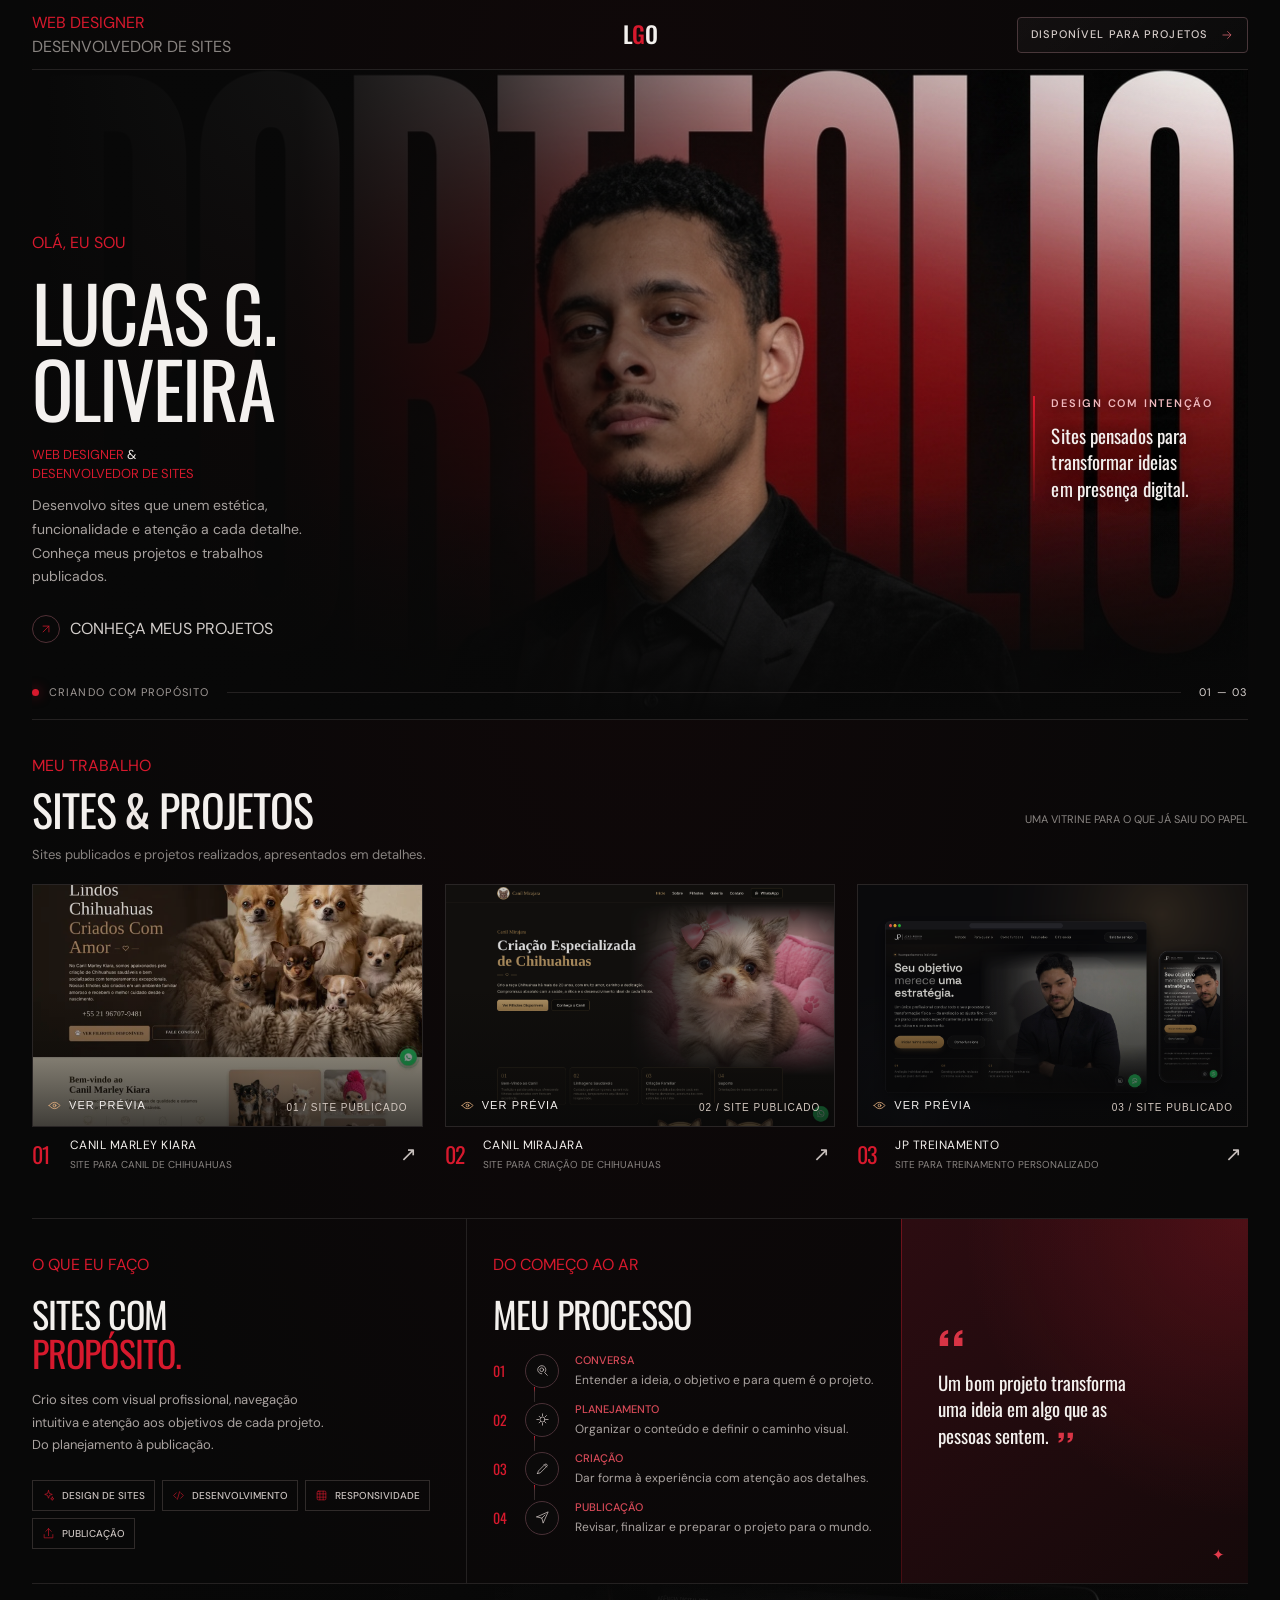
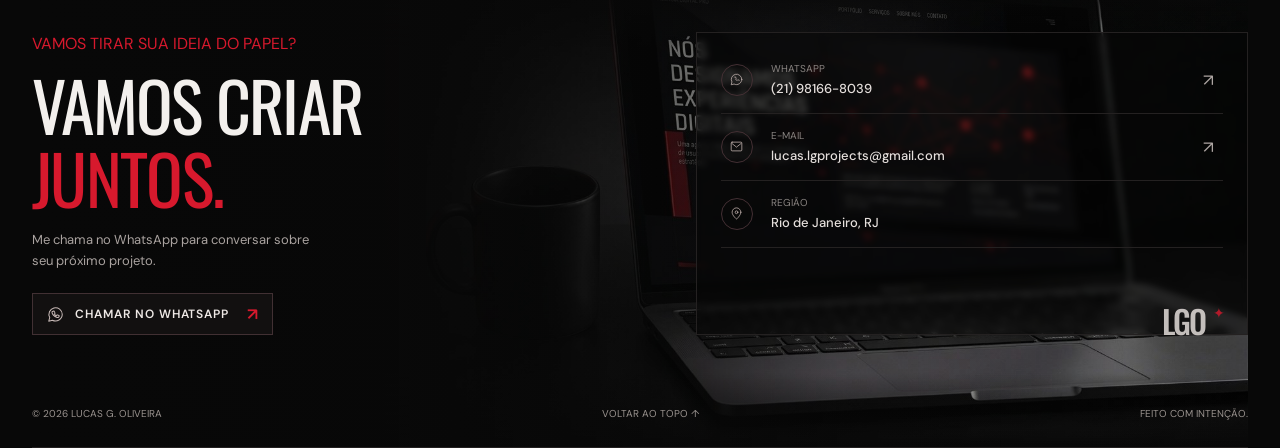
==== commit 63c4850b: "Add files via upload" ====
--- a/index.html
+++ b/index.html
@@ -1,423 +1,405 @@
-<!doctype html>
-<html lang="pt-BR">
-  <head>
-    <meta charset="UTF-8" />
-    <meta name="viewport" content="width=device-width, initial-scale=1.0" />
-    <meta
-      name="description"
-      content="Portfólio de Lucas G. Oliveira. Sites, projetos e contato."
-    />
-    <meta name="theme-color" content="#080808" />
-    <title>Lucas G. Oliveira — Portfólio</title>
-    <link rel="preconnect" href="https://fonts.googleapis.com" />
-    <link rel="preconnect" href="https://fonts.gstatic.com" crossorigin />
-    <link
-      href="https://fonts.googleapis.com/css2?family=DM+Sans:wght@400;500;600;700&family=Oswald:wght@400;500;600;700&display=swap"
-      rel="stylesheet"
-    />
-    <link rel="stylesheet" href="styles.css" />
-  </head>
-  <body>
-    <header class="site-header page-shell">
-      <a class="wordmark" href="#inicio" aria-label="Lucas G. Oliveira — início">
-        L<span>G</span>O
-      </a>
-      <p class="header-role">WEB DESIGNER<br /><span>DESENVOLVEDOR DE SITES</span></p>
-      <a class="availability" href="#contato" aria-label="Disponível para projetos. Ir para contato">
-        <span>DISPONÍVEL PARA PROJETOS</span>
-        <svg viewBox="0 0 24 24" aria-hidden="true">
-          <path d="M5 12h13M13 6l6 6-6 6" />
-        </svg>
-      </a>
-    </header>
-
-    <main>
-      <section class="hero page-shell" id="inicio" aria-labelledby="hero-title">
-        <div class="hero-copy">
-          <p class="eyebrow">OLÁ, EU SOU</p>
-          <h1 id="hero-title">Lucas G.<br /><span>Oliveira</span></h1>
-          <p class="hero-specialty">WEB DESIGNER <span>&</span><br />DESENVOLVEDOR DE SITES</p>
-          <p class="hero-description">
-            Desenvolvo sites que unem estética, funcionalidade e atenção a cada
-            detalhe. Conheça meus projetos e trabalhos publicados.
-          </p>
-          <a class="text-link" href="#projetos">
-            <span class="link-mark" aria-hidden="true">
-              <svg viewBox="0 0 24 24"><path d="M7 17 17 7M7 7h10v10" /></svg>
-            </span>
-            CONHEÇA MEUS PROJETOS
-          </a>
-        </div>
-
-        <div class="hero-art">
-          <img
-            class="hero-art-image"
-            src="./assets/lucas-portfolio-hero.jpg"
-            alt="Lucas G. Oliveira em um retrato para o portfólio"
-            fetchpriority="high"
-          />
-        </div>
-
-        <aside class="hero-note">
-          <span class="note-accent" aria-hidden="true"></span>
-          <div class="note-content">
-            <span class="note-label">DESIGN COM INTENÇÃO</span>
-            <p>Sites pensados para transformar ideias em presença digital.</p>
-          </div>
-        </aside>
-        <div class="hero-bottom">
-          <span class="availability-dot"></span>
-          <span>CRIANDO COM PROPÓSITO</span>
-          <span class="hero-bottom-rule"></span>
-          <span class="hero-bottom-number">01 — 04</span>
-        </div>
-      </section>
-
-      <section class="projects page-shell section-rule" id="projetos" aria-labelledby="projects-title">
-        <div class="section-heading">
-          <div>
-            <p class="eyebrow">MEU TRABALHO</p>
-            <h2 id="projects-title">SITES <span>&</span> PROJETOS</h2>
-          </div>
-          <p class="section-aside">UMA VITRINE PARA O QUE JÁ SAIU DO PAPEL</p>
-        </div>
-        <p class="projects-intro">
-          Sites publicados e projetos realizados, apresentados em detalhes.
-        </p>
-
-        <div class="project-grid">
-          <article class="project-card project-card-featured">
-            <button
-              class="project-preview-trigger"
-              type="button"
-              aria-haspopup="dialog"
-              aria-controls="project-preview-dialog"
-              aria-label="Abrir prévia do site Canil Marley Kiara"
-              data-project-title="Canil Marley Kiara"
-              data-project-category="SITE PUBLICADO · CANIL"
-              data-project-description="Site institucional para um canil especializado em Chihuahua, com informações sobre os filhotes, cuidados e contato."
-              data-project-url="https://canilmirajara.com.br/"
-              data-project-domain="CANILMIRAJARA.COM.BR"
-              data-project-preview="./assets/canil-marley-kiara-preview.png"
-              data-project-preview-alt="Prévia completa do site do Canil Marley Kiara"
-            >
-              <img
-                class="project-preview-image"
-                src="./assets/canil-marley-kiara-preview.png"
-                alt="Captura da página do Canil Marley Kiara, com fotos de filhotes de Chihuahua"
-                loading="lazy"
-              />
-              <span class="project-preview-hint">
-                <svg viewBox="0 0 24 24" aria-hidden="true">
-                  <path d="M3.5 12s3.1-5 8.5-5 8.5 5 8.5 5-3.1 5-8.5 5-8.5-5-8.5-5Z" />
-                  <circle cx="12" cy="12" r="2.2" />
-                </svg>
-                VER PRÉVIA
-              </span>
-              <span class="project-preview-index">01 / SITE PUBLICADO</span>
-            </button>
-            <div class="project-meta">
-              <span class="project-number">01</span>
-              <div>
-                <h3>CANIL MARLEY KIARA</h3>
-                <p>SITE PARA CANIL DE CHIHUAHUAS</p>
-              </div>
-              <button
-                class="project-arrow project-open-button"
-                type="button"
-                aria-label="Ver prévia do site Canil Marley Kiara"
-                aria-controls="project-preview-dialog"
-                data-project-title="Canil Marley Kiara"
-                data-project-category="SITE PUBLICADO · CANIL"
-                data-project-description="Site institucional para um canil especializado em Chihuahua, com informações sobre os filhotes, cuidados e contato."
-                data-project-url="https://canilmirajara.com.br/"
-                data-project-domain="CANILMIRAJARA.COM.BR"
-                data-project-preview="./assets/canil-marley-kiara-preview.png"
-                data-project-preview-alt="Prévia completa do site do Canil Marley Kiara"
-              >
-                ↗
-              </button>
-            </div>
-          </article>
-          <article class="project-card project-card-featured">
-            <button
-              class="project-preview-trigger"
-              type="button"
-              aria-haspopup="dialog"
-              aria-controls="project-preview-dialog"
-              aria-label="Abrir prévia do site Canil Mirajara"
-              data-project-title="Canil Mirajara"
-              data-project-category="SITE PUBLICADO · CANIL DE CHIHUAHUAS"
-              data-project-description="Site para um canil especializado em Chihuahuas, com apresentação da criação, linhagens, filhotes disponíveis e galeria de fotos."
-              data-project-url="https://canilmirajara.com.br/"
-              data-project-domain="CANILMIRAJARA.COM.BR"
-              data-project-preview="./assets/canil-mirajara-full.png"
-              data-project-preview-alt="Captura completa do site do Canil Mirajara"
-              data-project-cover="./assets/canil-mirajara-cover.png"
-              data-project-mobile="./assets/canil-mirajara-mobile.png"
-              data-project-mobile-alt="Versão para celular do site Canil Mirajara, exibindo um filhote de Chihuahua"
-            >
-              <img
-                class="project-preview-image"
-                src="./assets/canil-mirajara-cover.png"
-                alt="Página inicial do Canil Mirajara com um filhote de Chihuahua"
-                loading="lazy"
-              />
-              <span class="project-preview-hint">
-                <svg viewBox="0 0 24 24" aria-hidden="true">
-                  <path d="M3.5 12s3.1-5 8.5-5 8.5 5 8.5 5-3.1 5-8.5 5-8.5-5-8.5-5Z" />
-                  <circle cx="12" cy="12" r="2.2" />
-                </svg>
-                VER PRÉVIA
-              </span>
-              <span class="project-preview-index">02 / SITE PUBLICADO</span>
-            </button>
-            <div class="project-meta">
-              <span class="project-number">02</span>
-              <div>
-                <h3>CANIL MIRAJARA</h3>
-                <p>SITE PARA CRIAÇÃO DE CHIHUAHUAS</p>
-              </div>
-              <button
-                class="project-arrow project-open-button"
-                type="button"
-                aria-label="Ver prévia do site Canil Mirajara"
-                aria-controls="project-preview-dialog"
-                data-project-title="Canil Mirajara"
-                data-project-category="SITE PUBLICADO · CANIL DE CHIHUAHUAS"
-                data-project-description="Site para um canil especializado em Chihuahuas, com apresentação da criação, linhagens, filhotes disponíveis e galeria de fotos."
-                data-project-url="https://canilmirajara.com.br/"
-                data-project-domain="CANILMIRAJARA.COM.BR"
-                data-project-preview="./assets/canil-mirajara-full.png"
-                data-project-preview-alt="Captura completa do site do Canil Mirajara"
-                data-project-cover="./assets/canil-mirajara-cover.png"
-                data-project-mobile="./assets/canil-mirajara-mobile.png"
-                data-project-mobile-alt="Versão para celular do site Canil Mirajara, exibindo um filhote de Chihuahua"
-              >
-                ↗
-              </button>
-            </div>
-          </article>
-
-          <article class="project-card project-card-featured">
-            <button
-              class="project-preview-trigger"
-              type="button"
-              aria-haspopup="dialog"
-              aria-controls="project-preview-dialog"
-              aria-label="Abrir prévia do site JP Treinamento"
-              data-project-title="JP Treinamento"
-              data-project-category="SITE PUBLICADO · TREINAMENTO PERSONALIZADO"
-              data-project-description="Site para João Pedro Treinamento, apresentando o acompanhamento individual, a metodologia de treino, os resultados e a evolução dos alunos."
-              data-project-url="https://joaopedrotreinamento.com.br/"
-              data-project-domain="JOAOPEDROTREINAMENTO.COM.BR"
-              data-project-preview="./assets/jp-treinamento-full.png"
-              data-project-preview-alt="Captura completa do site JP Treinamento"
-              data-project-cover="./assets/jp-treinamento-cover.png"
-              data-project-showcase="./assets/jp-treinamento-desktop.png"
-              data-project-showcase-alt="Apresentação desktop do site JP Treinamento com a seção inicial e chamada de avaliação"
-              data-project-mobile="./assets/jp-treinamento-mobile.png"
-              data-project-mobile-alt="Versão para celular do site JP Treinamento"
-            >
-              <img
-                class="project-preview-image"
-                src="./assets/jp-treinamento-cover.png"
-                alt="Apresentação do site de JP Treinamento em computador e celular"
-                loading="lazy"
-              />
-              <span class="project-preview-hint">
-                <svg viewBox="0 0 24 24" aria-hidden="true">
-                  <path d="M3.5 12s3.1-5 8.5-5 8.5 5 8.5 5-3.1 5-8.5 5-8.5-5-8.5-5Z" />
-                  <circle cx="12" cy="12" r="2.2" />
-                </svg>
-                VER PRÉVIA
-              </span>
-              <span class="project-preview-index">03 / SITE PUBLICADO</span>
-            </button>
-            <div class="project-meta">
-              <span class="project-number">03</span>
-              <div>
-                <h3>JP TREINAMENTO</h3>
-                <p>SITE PARA TREINAMENTO PERSONALIZADO</p>
-              </div>
-              <button
-                class="project-arrow project-open-button"
-                type="button"
-                aria-label="Ver prévia do site JP Treinamento"
-                aria-controls="project-preview-dialog"
-                data-project-title="JP Treinamento"
-                data-project-category="SITE PUBLICADO · TREINAMENTO PERSONALIZADO"
-                data-project-description="Site para João Pedro Treinamento, apresentando o acompanhamento individual, a metodologia de treino, os resultados e a evolução dos alunos."
-                data-project-url="https://joaopedrotreinamento.com.br/"
-                data-project-domain="JOAOPEDROTREINAMENTO.COM.BR"
-                data-project-preview="./assets/jp-treinamento-full.png"
-                data-project-preview-alt="Captura completa do site JP Treinamento"
-                data-project-cover="./assets/jp-treinamento-cover.png"
-                data-project-showcase="./assets/jp-treinamento-desktop.png"
-                data-project-showcase-alt="Apresentação desktop do site JP Treinamento com a seção inicial e chamada de avaliação"
-                data-project-mobile="./assets/jp-treinamento-mobile.png"
-                data-project-mobile-alt="Versão para celular do site JP Treinamento"
-              >
-                ↗
-              </button>
-            </div>
-          </article>
-        </div>
-      </section>
-
-      <dialog class="project-dialog" id="project-preview-dialog" aria-labelledby="project-dialog-title">
-        <div class="project-dialog-shell">
-          <div class="project-dialog-header">
-            <p class="eyebrow">PRÉVIA DO PROJETO</p>
-            <button class="project-dialog-close" type="button" aria-label="Fechar prévia">
-              <svg viewBox="0 0 24 24" aria-hidden="true">
-                <path d="m6 6 12 12M18 6 6 18" />
-              </svg>
-            </button>
-          </div>
-          <div class="project-dialog-body">
-            <div class="project-dialog-preview">
-              <img
-                class="project-dialog-image"
-                id="project-dialog-image"
-                src="./assets/canil-marley-kiara-preview.png"
-                alt="Prévia completa do site do Canil Marley Kiara"
-              />
-            </div>
-            <div class="project-dialog-info">
-              <div class="project-preview-modes" role="tablist" aria-label="Formato da prévia" hidden>
-                <button
-                  class="project-preview-mode is-active"
-                  type="button"
-                  role="tab"
-                  aria-selected="true"
-                  data-preview-mode="desktop"
-                  aria-controls="project-dialog-image"
-                >SITE COMPLETO</button>
-                <button
-                  class="project-preview-mode"
-                  type="button"
-                  role="tab"
-                  aria-selected="false"
-                  data-preview-mode="mobile"
-                  aria-controls="project-dialog-image"
-                >VERSÃO PARA CELULAR</button>
-                <button
-                  class="project-preview-mode"
-                  type="button"
-                  role="tab"
-                  aria-selected="false"
-                  data-preview-mode="showcase"
-                  aria-controls="project-dialog-image"
-                >DESTAQUE DESKTOP</button>
-              </div>
-              <p class="eyebrow project-dialog-category">SITE PUBLICADO · CANIL</p>
-              <h2 class="project-dialog-title" id="project-dialog-title">Canil Marley Kiara</h2>
-              <p class="project-dialog-description"></p>
-              <a
-                class="project-dialog-link"
-                href="https://canilmirajara.com.br/"
-                target="_blank"
-                rel="noopener noreferrer"
-              >
-                ACESSAR O SITE
-                <svg viewBox="0 0 24 24" aria-hidden="true">
-                  <path d="M7 17 17 7M7 7h10v10" />
-                </svg>
-              </a>
-              <span class="project-dialog-url">CANILMIRAJARA.COM.BR</span>
-            </div>
-          </div>
-        </div>
-      </dialog>
-
-      <section class="details page-shell section-rule" aria-label="Sobre e processo">
-        <div class="details-panel about-panel">
-          <p class="eyebrow">O QUE EU FAÇO</p>
-          <h2>SITES COM<br /><span>PROPÓSITO.</span></h2>
-          <p class="panel-copy">
-            Crio sites com visual profissional, navegação intuitiva e atenção
-            aos objetivos de cada projeto. Do planejamento à publicação.
-          </p>
-          <div class="skill-list" aria-label="Áreas de interesse">
-            <span><svg viewBox="0 0 24 24" aria-hidden="true"><path d="m12 3 1.8 5.2L19 10l-5.2 1.8L12 17l-1.8-5.2L5 10l5.2-1.8L12 3Z" /><path d="m19 15 .9 2.1L22 18l-2.1.9L19 21l-.9-2.1L16 18l2.1-.9L19 15Z" /></svg>DESIGN DE SITES</span>
-            <span><svg viewBox="0 0 24 24" aria-hidden="true"><path d="m8 7-5 5 5 5m8-10 5 5-5 5m-2-12-4 14" /></svg>DESENVOLVIMENTO</span>
-            <span><svg viewBox="0 0 24 24" aria-hidden="true"><rect x="4" y="4" width="16" height="16" rx="2" /><path d="M9 20V4m6 16V4M4 9h16m-16 6h16" /></svg>RESPONSIVIDADE</span>
-            <span><svg viewBox="0 0 24 24" aria-hidden="true"><path d="M12 16V3m-5 5 5-5 5 5M4 14v6h16v-6" /></svg>PUBLICAÇÃO</span>
-          </div>
-        </div>
-
-        <div class="details-panel process-panel">
-          <p class="eyebrow">DO COMEÇO AO AR</p>
-          <h2>MEU PROCESSO</h2>
-          <ol class="process-list">
-            <li><span class="process-number">01</span><span class="process-icon" aria-hidden="true"><svg viewBox="0 0 24 24"><path d="M10.8 17.3a6.5 6.5 0 1 1 4.6-1.9l4.3 4.3" /><circle cx="10.8" cy="10.8" r="3" /></svg></span><div><h3>CONVERSA</h3><p>Entender a ideia, o objetivo e para quem é o projeto.</p></div></li>
-            <li><span class="process-number">02</span><span class="process-icon" aria-hidden="true"><svg viewBox="0 0 24 24"><path d="M12 3v3m0 12v3M3 12h3m12 0h3m-2.6-6.4-2.1 2.1M8.7 15.3l-2.1 2.1m0-10.6 2.1 2.1m6.6 6.4 2.1 2.1" /><circle cx="12" cy="12" r="4" /></svg></span><div><h3>PLANEJAMENTO</h3><p>Organizar o conteúdo e definir o caminho visual.</p></div></li>
-            <li><span class="process-number">03</span><span class="process-icon" aria-hidden="true"><svg viewBox="0 0 24 24"><path d="m14.5 5.5 4 4M4 20l4.4-1 10.5-10.5a2.1 2.1 0 0 0-3-3L5.4 16 4 20Z" /></svg></span><div><h3>CRIAÇÃO</h3><p>Dar forma à experiência com atenção aos detalhes.</p></div></li>
-            <li><span class="process-number">04</span><span class="process-icon" aria-hidden="true"><svg viewBox="0 0 24 24"><path d="m3 11 18-8-8 18-2-8-8-2Z" /><path d="m11 13 5-5" /></svg></span><div><h3>PUBLICAÇÃO</h3><p>Revisar, finalizar e preparar o projeto para o mundo.</p></div></li>
-          </ol>
-        </div>
-
-        <blockquote class="quote-panel">
-          <span class="quote-mark" aria-hidden="true">
-            <svg viewBox="0 0 32 24"><path d="M2 14.5C2 7.5 5.5 3.5 12 2v4c-3 .8-4.5 2.5-4.7 5H12v10H2v-6.5Zm17 0c0-7 3.5-11 10-12.5v4c-3 .8-4.5 2.5-4.7 5H29v10H19v-6.5Z" /></svg>
-          </span>
-          <p>Um bom projeto transforma uma ideia em algo que as pessoas sentem.</p>
-          <footer>— LUCAS G. OLIVEIRA</footer>
-          <span class="quote-decoration" aria-hidden="true">✦</span>
-        </blockquote>
-      </section>
-    </main>
-
-    <footer class="contact page-shell section-rule" id="contato">
-      <div class="contact-copy">
-        <p class="eyebrow">VAMOS TIRAR SUA IDEIA DO PAPEL?</p>
-        <h2>VAMOS CRIAR<br /><span>JUNTOS.</span></h2>
-        <p>Me chama no WhatsApp para conversar sobre seu próximo projeto.</p>
-        <a
-          class="whatsapp-button"
-          href="https://wa.me/5521981668039"
-          target="_blank"
-          rel="noopener noreferrer"
-          aria-label="Conversar com Lucas pelo WhatsApp"
-        >
-          <svg viewBox="0 0 24 24" aria-hidden="true">
-            <path d="M20.5 11.8a8.4 8.4 0 0 1-12.4 7.4l-4.6 1.2 1.2-4.5a8.4 8.4 0 1 1 15.8-4.1Z" />
-            <path d="M8.8 8.1c.2-.4.4-.4.7-.4h.5c.2 0 .4.1.5.4l.8 1.9c.1.2.1.4 0 .5l-.5.7c-.2.2-.2.4 0 .6.4.7 1.1 1.3 1.8 1.7.2.1.4.1.6-.1l.7-.8c.2-.2.4-.2.6-.1l1.8.8c.3.1.4.2.4.4 0 .3-.2 1.2-.7 1.6-.5.5-1.2.7-2 .5-1.9-.5-3.5-1.5-4.7-3-1-1.2-1.6-2.5-1.7-3.3-.1-.7.1-1.3.5-1.4Z" />
-          </svg>
-          <span>CHAMAR NO WHATSAPP</span>
-          <span class="button-arrow" aria-hidden="true">↗</span>
-        </a>
-      </div>
-      <div class="contact-details">
-        <a class="contact-row" href="https://wa.me/5521981668039" target="_blank" rel="noopener noreferrer">
-          <span class="contact-icon" aria-hidden="true">
-            <svg viewBox="0 0 24 24"><path d="M20.5 11.8a8.4 8.4 0 0 1-12.4 7.4l-4.6 1.2 1.2-4.5a8.4 8.4 0 1 1 15.8-4.1Z" /><path d="M8.8 8.1c.2-.4.4-.4.7-.4h.5c.2 0 .4.1.5.4l.8 1.9c.1.2.1.4 0 .5l-.5.7c-.2.2-.2.4 0 .6.4.7 1.1 1.3 1.8 1.7.2.1.4.1.6-.1l.7-.8c.2-.2.4-.2.6-.1l1.8.8" /></svg>
-          </span>
-          <span><small>WHATSAPP</small><strong>(21) 98166-8039</strong></span>
-          <span class="contact-arrow" aria-hidden="true">↗</span>
-        </a>
-        <div class="contact-row">
-          <span class="contact-icon" aria-hidden="true">
-            <svg viewBox="0 0 24 24"><rect x="3.5" y="5" width="17" height="14" rx="1.5" /><path d="m4.5 7 7.5 6 7.5-6" /></svg>
-          </span>
-          <span><small>E-MAIL</small><strong>lucasprojects.lg@gmail.com</strong></span>
-          <a class="contact-arrow" href="mailto:lucasprojects.lg@gmail.com" aria-label="Enviar e-mail para Lucas">↗</a>
-        </div>
-        <div class="contact-row">
-          <span class="contact-icon" aria-hidden="true">
-            <svg viewBox="0 0 24 24"><path d="M19 10c0 5-7 11-7 11S5 15 5 10a7 7 0 1 1 14 0Z" /><circle cx="12" cy="10" r="2.2" /></svg>
-          </span>
-          <span><small>REGIÃO</small><strong>Rio de Janeiro, RJ</strong></span>
-        </div>
-        <div class="contact-signature" aria-hidden="true">LGO<span>✦</span></div>
-      </div>
-      <div class="footer-bottom">
-        <span>© 2026 LUCAS G. OLIVEIRA</span>
-        <a href="#inicio">VOLTAR AO TOPO ↑</a>
-        <span>FEITO COM INTENÇÃO.</span>
-      </div>
-    </footer>
-    <script src="script.js" defer></script>
-    </body>
-</html>
+<!doctype html>
+<html lang="pt-BR">
+  <head>
+    <meta charset="UTF-8" />
+    <meta name="viewport" content="width=device-width, initial-scale=1.0" />
+    <meta
+      name="description"
+      content="Portfólio de Lucas G. Oliveira. Sites, projetos e contato."
+    />
+    <meta name="theme-color" content="#080808" />
+    <meta property="og:type" content="website" />
+    <meta property="og:locale" content="pt_BR" />
+    <meta property="og:title" content="Lucas G. Oliveira — Web Designer e Desenvolvedor de Sites" />
+    <meta
+      property="og:description"
+      content="Sites publicados e projetos realizados. Vamos tirar sua ideia do papel?"
+    />
+    <title>Lucas G. Oliveira — Portfólio</title>
+    <link rel="preconnect" href="https://fonts.googleapis.com" />
+    <link rel="preconnect" href="https://fonts.gstatic.com" crossorigin />
+    <link
+      href="https://fonts.googleapis.com/css2?family=DM+Sans:wght@400;500;600;700&family=Oswald:wght@400;500;600;700&display=swap"
+      rel="stylesheet"
+    />
+    <link rel="stylesheet" href="styles.css" />
+  </head>
+  <body>
+    <header class="site-header page-shell">
+      <a class="wordmark" href="#inicio" aria-label="Lucas G. Oliveira — início">
+        L<span>G</span>O
+      </a>
+      <p class="header-role">WEB DESIGNER<br /><span>DESENVOLVEDOR DE SITES</span></p>
+      <a class="availability" href="#contato" aria-label="Disponível para projetos. Ir para contato">
+        <span>DISPONÍVEL PARA PROJETOS</span>
+        <svg viewBox="0 0 24 24" aria-hidden="true">
+          <path d="M5 12h13M13 6l6 6-6 6" />
+        </svg>
+      </a>
+    </header>
+
+    <main>
+      <section class="hero page-shell" id="inicio" aria-labelledby="hero-title">
+        <div class="hero-copy">
+          <p class="eyebrow">OLÁ, EU SOU</p>
+          <h1 id="hero-title">Lucas G.<br /><span>Oliveira</span></h1>
+          <p class="hero-specialty">WEB DESIGNER <span>&</span><br />DESENVOLVEDOR DE SITES</p>
+          <p class="hero-description">
+            Desenvolvo sites que unem estética, funcionalidade e atenção a cada
+            detalhe. Conheça meus projetos e trabalhos publicados.
+          </p>
+          <a class="text-link" href="#projetos">
+            <span class="link-mark" aria-hidden="true">
+              <svg viewBox="0 0 24 24"><path d="M7 17 17 7M7 7h10v10" /></svg>
+            </span>
+            CONHEÇA MEUS PROJETOS
+          </a>
+        </div>
+
+        <div class="hero-art">
+          <img
+            class="hero-art-image"
+            src="./assets/lucas-portfolio-hero.jpg"
+            alt="Lucas G. Oliveira em um retrato para o portfólio"
+            fetchpriority="high"
+          />
+        </div>
+
+        <aside class="hero-note">
+          <span class="note-accent" aria-hidden="true"></span>
+          <div class="note-content">
+            <span class="note-label">DESIGN COM INTENÇÃO</span>
+            <p>Sites pensados para transformar ideias em presença digital.</p>
+          </div>
+        </aside>
+        <div class="hero-bottom">
+          <span class="availability-dot"></span>
+          <span>CRIANDO COM PROPÓSITO</span>
+          <span class="hero-bottom-rule"></span>
+          <span class="hero-bottom-number">01 — 03</span>
+        </div>
+      </section>
+
+      <section class="projects page-shell section-rule" id="projetos" aria-labelledby="projects-title">
+        <div class="section-heading">
+          <div>
+            <p class="eyebrow">MEU TRABALHO</p>
+            <h2 id="projects-title">SITES <span>&</span> PROJETOS</h2>
+          </div>
+          <p class="section-aside">UMA VITRINE PARA O QUE JÁ SAIU DO PAPEL</p>
+        </div>
+        <p class="projects-intro">
+          Sites publicados e projetos realizados, apresentados em detalhes.
+        </p>
+
+        <div class="project-grid">
+          <article class="project-card project-card-featured"
+            data-project-title="Canil Marley Kiara"
+            data-project-category="SITE PUBLICADO · CANIL"
+            data-project-description="Site institucional para um canil especializado em Chihuahua, com informações sobre os filhotes, cuidados e contato."
+            data-project-url="https://marleykiara.com.br/"
+            data-project-domain="MARLEYKIARA.COM.BR"
+            data-project-preview="./assets/canil-marley-kiara-preview.png"
+            data-project-preview-alt="Prévia completa do site do Canil Marley Kiara"
+          >
+            <button
+              class="project-preview-trigger"
+              type="button"
+              aria-haspopup="dialog"
+              aria-controls="project-preview-dialog"
+              aria-label="Abrir prévia do site Canil Marley Kiara"
+            >
+              <img
+                class="project-preview-image"
+                src="./assets/canil-marley-kiara-preview.png"
+                alt="Captura da página do Canil Marley Kiara, com fotos de filhotes de Chihuahua"
+                loading="lazy"
+              />
+              <span class="project-preview-hint">
+                <svg viewBox="0 0 24 24" aria-hidden="true">
+                  <path d="M3.5 12s3.1-5 8.5-5 8.5 5 8.5 5-3.1 5-8.5 5-8.5-5-8.5-5Z" />
+                  <circle cx="12" cy="12" r="2.2" />
+                </svg>
+                VER PRÉVIA
+              </span>
+              <span class="project-preview-index">01 / SITE PUBLICADO</span>
+            </button>
+            <div class="project-meta">
+              <span class="project-number">01</span>
+              <div>
+                <h3>CANIL MARLEY KIARA</h3>
+                <p>SITE PARA CANIL DE CHIHUAHUAS</p>
+              </div>
+              <button
+                class="project-arrow project-open-button"
+                type="button"
+                aria-haspopup="dialog"
+                aria-label="Ver prévia do site Canil Marley Kiara"
+                aria-controls="project-preview-dialog"
+              >
+                ↗
+              </button>
+            </div>
+          </article>
+          <article class="project-card project-card-featured"
+            data-project-title="Canil Mirajara"
+            data-project-category="SITE PUBLICADO · CANIL DE CHIHUAHUAS"
+            data-project-description="Site para um canil especializado em Chihuahuas, com apresentação da criação, linhagens, filhotes disponíveis e galeria de fotos."
+            data-project-url="https://canilmirajara.com.br/"
+            data-project-domain="CANILMIRAJARA.COM.BR"
+            data-project-preview="./assets/canil-mirajara-full.png"
+            data-project-preview-alt="Captura completa do site do Canil Mirajara"
+            data-project-mobile="./assets/canil-mirajara-mobile.png"
+            data-project-mobile-alt="Versão para celular do site Canil Mirajara, exibindo um filhote de Chihuahua"
+          >
+            <button
+              class="project-preview-trigger"
+              type="button"
+              aria-haspopup="dialog"
+              aria-controls="project-preview-dialog"
+              aria-label="Abrir prévia do site Canil Mirajara"
+            >
+              <img
+                class="project-preview-image"
+                src="./assets/canil-mirajara-cover.png"
+                alt="Página inicial do Canil Mirajara com um filhote de Chihuahua"
+                loading="lazy"
+              />
+              <span class="project-preview-hint">
+                <svg viewBox="0 0 24 24" aria-hidden="true">
+                  <path d="M3.5 12s3.1-5 8.5-5 8.5 5 8.5 5-3.1 5-8.5 5-8.5-5-8.5-5Z" />
+                  <circle cx="12" cy="12" r="2.2" />
+                </svg>
+                VER PRÉVIA
+              </span>
+              <span class="project-preview-index">02 / SITE PUBLICADO</span>
+            </button>
+            <div class="project-meta">
+              <span class="project-number">02</span>
+              <div>
+                <h3>CANIL MIRAJARA</h3>
+                <p>SITE PARA CRIAÇÃO DE CHIHUAHUAS</p>
+              </div>
+              <button
+                class="project-arrow project-open-button"
+                type="button"
+                aria-haspopup="dialog"
+                aria-label="Ver prévia do site Canil Mirajara"
+                aria-controls="project-preview-dialog"
+              >
+                ↗
+              </button>
+            </div>
+          </article>
+
+          <article class="project-card project-card-featured"
+            data-project-title="JP Treinamento"
+            data-project-category="SITE PUBLICADO · TREINAMENTO PERSONALIZADO"
+            data-project-description="Site para João Pedro Treinamento, apresentando o acompanhamento individual, a metodologia de treino, os resultados e a evolução dos alunos."
+            data-project-url="https://joaopedrotreinamento.com.br/"
+            data-project-domain="JOAOPEDROTREINAMENTO.COM.BR"
+            data-project-preview="./assets/jp-treinamento-full.png"
+            data-project-preview-alt="Captura completa do site JP Treinamento"
+            data-project-showcase="./assets/jp-treinamento-desktop.png"
+            data-project-showcase-alt="Apresentação desktop do site JP Treinamento com a seção inicial e chamada de avaliação"
+            data-project-mobile="./assets/jp-treinamento-mobile.png"
+            data-project-mobile-alt="Versão para celular do site JP Treinamento"
+          >
+            <button
+              class="project-preview-trigger"
+              type="button"
+              aria-haspopup="dialog"
+              aria-controls="project-preview-dialog"
+              aria-label="Abrir prévia do site JP Treinamento"
+            >
+              <img
+                class="project-preview-image"
+                src="./assets/jp-treinamento-cover.png"
+                alt="Apresentação do site de JP Treinamento em computador e celular"
+                loading="lazy"
+              />
+              <span class="project-preview-hint">
+                <svg viewBox="0 0 24 24" aria-hidden="true">
+                  <path d="M3.5 12s3.1-5 8.5-5 8.5 5 8.5 5-3.1 5-8.5 5-8.5-5-8.5-5Z" />
+                  <circle cx="12" cy="12" r="2.2" />
+                </svg>
+                VER PRÉVIA
+              </span>
+              <span class="project-preview-index">03 / SITE PUBLICADO</span>
+            </button>
+            <div class="project-meta">
+              <span class="project-number">03</span>
+              <div>
+                <h3>JP TREINAMENTO</h3>
+                <p>SITE PARA TREINAMENTO PERSONALIZADO</p>
+              </div>
+              <button
+                class="project-arrow project-open-button"
+                type="button"
+                aria-haspopup="dialog"
+                aria-label="Ver prévia do site JP Treinamento"
+                aria-controls="project-preview-dialog"
+              >
+                ↗
+              </button>
+            </div>
+          </article>
+        </div>
+      </section>
+
+      <dialog class="project-dialog" id="project-preview-dialog" aria-labelledby="project-dialog-title">
+        <div class="project-dialog-shell">
+          <div class="project-dialog-header">
+            <p class="eyebrow">PRÉVIA DO PROJETO</p>
+            <button class="project-dialog-close" type="button" aria-label="Fechar prévia">
+              <svg viewBox="0 0 24 24" aria-hidden="true">
+                <path d="m6 6 12 12M18 6 6 18" />
+              </svg>
+            </button>
+          </div>
+          <div class="project-dialog-body">
+            <div class="project-dialog-preview">
+              <img
+                class="project-dialog-image"
+                id="project-dialog-image"
+                loading="lazy"
+                src="./assets/canil-marley-kiara-preview.png"
+                alt="Prévia completa do site do Canil Marley Kiara"
+              />
+            </div>
+            <div class="project-dialog-info">
+              <div class="project-preview-modes" role="tablist" aria-label="Formato da prévia" hidden>
+                <button
+                  class="project-preview-mode is-active"
+                  type="button"
+                  role="tab"
+                  aria-selected="true"
+                  data-preview-mode="desktop"
+                  aria-controls="project-dialog-image"
+                >SITE COMPLETO</button>
+                <button
+                  class="project-preview-mode"
+                  type="button"
+                  role="tab"
+                  aria-selected="false"
+                  data-preview-mode="mobile"
+                  aria-controls="project-dialog-image"
+                >VERSÃO PARA CELULAR</button>
+                <button
+                  class="project-preview-mode"
+                  type="button"
+                  role="tab"
+                  aria-selected="false"
+                  data-preview-mode="showcase"
+                  aria-controls="project-dialog-image"
+                >DESTAQUE DESKTOP</button>
+              </div>
+              <p class="eyebrow project-dialog-category">SITE PUBLICADO · CANIL</p>
+              <h2 class="project-dialog-title" id="project-dialog-title">Canil Marley Kiara</h2>
+              <p class="project-dialog-description"></p>
+              <a
+                class="project-dialog-link"
+                href="https://canilmirajara.com.br/"
+                target="_blank"
+                rel="noopener noreferrer"
+              >
+                ACESSAR O SITE
+                <svg viewBox="0 0 24 24" aria-hidden="true">
+                  <path d="M7 17 17 7M7 7h10v10" />
+                </svg>
+              </a>
+              <span class="project-dialog-url">CANILMIRAJARA.COM.BR</span>
+            </div>
+          </div>
+        </div>
+      </dialog>
+
+      <section class="details page-shell section-rule" aria-label="Sobre e processo">
+        <div class="details-panel about-panel">
+          <p class="eyebrow">O QUE EU FAÇO</p>
+          <h2>SITES COM<br /><span>PROPÓSITO.</span></h2>
+          <p class="panel-copy">
+            Crio sites com visual profissional, navegação intuitiva e atenção
+            aos objetivos de cada projeto. Do planejamento à publicação.
+          </p>
+          <div class="skill-list" aria-label="Áreas de interesse">
+            <span><svg viewBox="0 0 24 24" aria-hidden="true"><path d="m12 3 1.8 5.2L19 10l-5.2 1.8L12 17l-1.8-5.2L5 10l5.2-1.8L12 3Z" /><path d="m19 15 .9 2.1L22 18l-2.1.9L19 21l-.9-2.1L16 18l2.1-.9L19 15Z" /></svg>DESIGN DE SITES</span>
+            <span><svg viewBox="0 0 24 24" aria-hidden="true"><path d="m8 7-5 5 5 5m8-10 5 5-5 5m-2-12-4 14" /></svg>DESENVOLVIMENTO</span>
+            <span><svg viewBox="0 0 24 24" aria-hidden="true"><rect x="4" y="4" width="16" height="16" rx="2" /><path d="M9 20V4m6 16V4M4 9h16m-16 6h16" /></svg>RESPONSIVIDADE</span>
+            <span><svg viewBox="0 0 24 24" aria-hidden="true"><path d="M12 16V3m-5 5 5-5 5 5M4 14v6h16v-6" /></svg>PUBLICAÇÃO</span>
+          </div>
+        </div>
+
+        <div class="details-panel process-panel">
+          <p class="eyebrow">DO COMEÇO AO AR</p>
+          <h2>MEU PROCESSO</h2>
+          <ol class="process-list">
+            <li><span class="process-number">01</span><span class="process-icon" aria-hidden="true"><svg viewBox="0 0 24 24"><path d="M10.8 17.3a6.5 6.5 0 1 1 4.6-1.9l4.3 4.3" /><circle cx="10.8" cy="10.8" r="3" /></svg></span><div><h3>CONVERSA</h3><p>Entender a ideia, o objetivo e para quem é o projeto.</p></div></li>
+            <li><span class="process-number">02</span><span class="process-icon" aria-hidden="true"><svg viewBox="0 0 24 24"><path d="M12 3v3m0 12v3M3 12h3m12 0h3m-2.6-6.4-2.1 2.1M8.7 15.3l-2.1 2.1m0-10.6 2.1 2.1m6.6 6.4 2.1 2.1" /><circle cx="12" cy="12" r="4" /></svg></span><div><h3>PLANEJAMENTO</h3><p>Organizar o conteúdo e definir o caminho visual.</p></div></li>
+            <li><span class="process-number">03</span><span class="process-icon" aria-hidden="true"><svg viewBox="0 0 24 24"><path d="m14.5 5.5 4 4M4 20l4.4-1 10.5-10.5a2.1 2.1 0 0 0-3-3L5.4 16 4 20Z" /></svg></span><div><h3>CRIAÇÃO</h3><p>Dar forma à experiência com atenção aos detalhes.</p></div></li>
+            <li><span class="process-number">04</span><span class="process-icon" aria-hidden="true"><svg viewBox="0 0 24 24"><path d="m3 11 18-8-8 18-2-8-8-2Z" /><path d="m11 13 5-5" /></svg></span><div><h3>PUBLICAÇÃO</h3><p>Revisar, finalizar e preparar o projeto para o mundo.</p></div></li>
+          </ol>
+        </div>
+
+        <blockquote class="quote-panel">
+          <span class="quote-mark" aria-hidden="true">
+            <svg viewBox="0 0 32 24"><path d="M2 14.5C2 7.5 5.5 3.5 12 2v4c-3 .8-4.5 2.5-4.7 5H12v10H2v-6.5Zm17 0c0-7 3.5-11 10-12.5v4c-3 .8-4.5 2.5-4.7 5H29v10H19v-6.5Z" /></svg>
+          </span>
+          <p>Um bom projeto transforma uma ideia em algo que as pessoas <span class="quote-last">sentem.<span class="quote-mark quote-mark-end" aria-hidden="true"><svg viewBox="0 0 32 24"><path d="M2 14.5C2 7.5 5.5 3.5 12 2v4c-3 .8-4.5 2.5-4.7 5H12v10H2v-6.5Zm17 0c0-7 3.5-11 10-12.5v4c-3 .8-4.5 2.5-4.7 5H29v10H19v-6.5Z" /></svg></span></span></p>
+          <span class="quote-decoration" aria-hidden="true">✦</span>
+        </blockquote>
+      </section>
+    </main>
+
+    <footer class="contact page-shell section-rule" id="contato">
+      <div class="contact-copy">
+        <p class="eyebrow">VAMOS TIRAR SUA IDEIA DO PAPEL?</p>
+        <h2>VAMOS CRIAR<br /><span>JUNTOS.</span></h2>
+        <p>Me chama no WhatsApp para conversar sobre seu próximo projeto.</p>
+        <a
+          class="whatsapp-button"
+          href="https://wa.me/5521981668039"
+          target="_blank"
+          rel="noopener noreferrer"
+          aria-label="Conversar com Lucas pelo WhatsApp"
+        >
+          <svg viewBox="0 0 24 24" aria-hidden="true">
+            <path d="M20.5 11.8a8.4 8.4 0 0 1-12.4 7.4l-4.6 1.2 1.2-4.5a8.4 8.4 0 1 1 15.8-4.1Z" />
+            <path d="M8.8 8.1c.2-.4.4-.4.7-.4h.5c.2 0 .4.1.5.4l.8 1.9c.1.2.1.4 0 .5l-.5.7c-.2.2-.2.4 0 .6.4.7 1.1 1.3 1.8 1.7.2.1.4.1.6-.1l.7-.8c.2-.2.4-.2.6-.1l1.8.8c.3.1.4.2.4.4 0 .3-.2 1.2-.7 1.6-.5.5-1.2.7-2 .5-1.9-.5-3.5-1.5-4.7-3-1-1.2-1.6-2.5-1.7-3.3-.1-.7.1-1.3.5-1.4Z" />
+          </svg>
+          <span>CHAMAR NO WHATSAPP</span>
+          <span class="button-arrow" aria-hidden="true">↗</span>
+        </a>
+      </div>
+      <div class="contact-details">
+        <a class="contact-row" href="https://wa.me/5521981668039" target="_blank" rel="noopener noreferrer">
+          <span class="contact-icon" aria-hidden="true">
+            <svg viewBox="0 0 24 24"><path d="M20.5 11.8a8.4 8.4 0 0 1-12.4 7.4l-4.6 1.2 1.2-4.5a8.4 8.4 0 1 1 15.8-4.1Z" /><path d="M8.8 8.1c.2-.4.4-.4.7-.4h.5c.2 0 .4.1.5.4l.8 1.9c.1.2.1.4 0 .5l-.5.7c-.2.2-.2.4 0 .6.4.7 1.1 1.3 1.8 1.7.2.1.4.1.6-.1l.7-.8c.2-.2.4-.2.6-.1l1.8.8" /></svg>
+          </span>
+          <span><small>WHATSAPP</small><strong>(21) 98166-8039</strong></span>
+          <span class="contact-arrow" aria-hidden="true">↗</span>
+        </a>
+        <div class="contact-row">
+          <span class="contact-icon" aria-hidden="true">
+            <svg viewBox="0 0 24 24"><rect x="3.5" y="5" width="17" height="14" rx="1.5" /><path d="m4.5 7 7.5 6 7.5-6" /></svg>
+          </span>
+          <span><small>E-MAIL</small><strong>lucas.lgprojects@gmail.com</strong></span>
+          <a class="contact-arrow" href="mailto:lucas.lgprojects@gmail.com" aria-label="Enviar e-mail para Lucas">↗</a>
+        </div>
+        <div class="contact-row">
+          <span class="contact-icon" aria-hidden="true">
+            <svg viewBox="0 0 24 24"><path d="M19 10c0 5-7 11-7 11S5 15 5 10a7 7 0 1 1 14 0Z" /><circle cx="12" cy="10" r="2.2" /></svg>
+          </span>
+          <span><small>REGIÃO</small><strong>Rio de Janeiro, RJ</strong></span>
+        </div>
+        <div class="contact-signature" aria-hidden="true">LGO<span>✦</span></div>
+      </div>
+      <div class="footer-bottom">
+        <span>© 2026 LUCAS G. OLIVEIRA</span>
+        <a href="#inicio">VOLTAR AO TOPO ↑</a>
+        <span>FEITO COM INTENÇÃO.</span>
+      </div>
+    </footer>
+    <script src="script.js" defer></script>
+  </body>
+</html>
--- a/styles.css
+++ b/styles.css
@@ -1,1521 +1,1355 @@
-:root {
-  color-scheme: dark;
-  --background: #080808;
-  --surface: #0e0e0e;
-  --surface-raised: #151313;
-  --text: #f3f0ed;
-  --muted: #898481;
-  --line: #242121;
-  --line-soft: rgb(243 240 237 / 10%);
-  --red: #d7192d;
-  --red-deep: #800d18;
-  --font-display: "Oswald", Impact, "Arial Narrow", sans-serif;
-  --font-body: "DM Sans", Arial, sans-serif;
-}
-
-* {
-  box-sizing: border-box;
-}
-
-html {
-  scroll-behavior: smooth;
-}
-
-body {
-  margin: 0;
-  background:
-    radial-gradient(ellipse at 50% 17%, rgb(91 9 18 / 10%), transparent 40rem),
-    var(--background);
-  color: var(--text);
-  font-family: var(--font-body);
-  -webkit-font-smoothing: antialiased;
-}
-
-a {
-  color: inherit;
-  text-decoration: none;
-}
-
-.page-shell {
-  width: min(1440px, calc(100% - 64px));
-  margin-inline: auto;
-}
-
-.site-header {
-  min-height: 70px;
-  display: grid;
-  grid-template-columns: 1fr 1fr 1fr;
-  align-items: center;
-  border-bottom: 1px solid var(--line);
-  position: relative;
-  z-index: 2;
-}
-
-.wordmark {
-  grid-column: 2;
-  grid-row: 1;
-  justify-self: center;
-  width: fit-content;
-  font: 500 23px/1 var(--font-display);
-  letter-spacing: -0.04em;
-}
-
-.wordmark span {
-  color: var(--red);
-}
-
-.header-role,
-.availability,
-.eyebrow,
-.hero-specialty,
-.text-link,
-.section-aside,
-.project-meta p,
-.project-number,
-.mock-label,
-.skill-list,
-.process-list h3,
-.quote-panel footer,
-.contact-row small,
-.footer-bottom {
-  font-family: var(--font-body);
-  font-size: 9px;
-  font-weight: 600;
-  letter-spacing: 0.09em;
-}
-
-.header-role {
-  grid-column: 1;
-  grid-row: 1;
-  justify-self: start;
-  margin: 0;
-  color: var(--red);
-  line-height: 1.5;
-}
-
-.header-role span {
-  color: var(--muted);
-}
-
-.availability {
-  grid-column: 3;
-  grid-row: 1;
-  display: inline-flex;
-  min-height: 36px;
-  align-items: center;
-  justify-content: center;
-  gap: 12px;
-  justify-self: end;
-  padding: 0 13px;
-  border: 1px solid #49373a;
-  border-radius: 4px;
-  background: linear-gradient(135deg, rgb(255 255 255 / 3%), rgb(255 255 255 / 1%));
-  color: #d7cecb;
-  font-size: 8px;
-  font-weight: 500;
-  letter-spacing: 0.1em;
-  transition: color 180ms ease, border-color 180ms ease, background 180ms ease, transform 180ms ease;
-}
-
-.availability:hover {
-  transform: translateY(-1px);
-  border-color: #81404a;
-  background: linear-gradient(135deg, rgb(215 25 45 / 10%), rgb(255 255 255 / 2%));
-  color: #fff;
-}
-
-.availability:focus-visible {
-  outline: 1px solid #e34a59;
-  outline-offset: 3px;
-}
-
-.availability svg {
-  width: 14px;
-  height: 14px;
-  fill: none;
-  stroke: #d96570;
-  stroke-linecap: round;
-  stroke-linejoin: round;
-  stroke-width: 1.3;
-  transition: transform 180ms ease;
-}
-
-.availability:hover svg {
-  transform: translateX(2px);
-}
-
-.footer-bottom a:hover {
-  color: var(--red);
-}
-
-.hero {
-  min-height: 650px;
-  position: relative;
-  display: grid;
-  grid-template-columns: minmax(250px, 0.9fr) minmax(250px, 1.2fr) minmax(130px, 0.45fr);
-  align-items: center;
-  isolation: isolate;
-  overflow: hidden;
-  border-bottom: 1px solid var(--line);
-}
-
-.hero::before {
-  content: "";
-  position: absolute;
-  inset: 0;
-  z-index: -1;
-  background:
-    linear-gradient(0deg, #080808 0%, rgb(8 8 8 / 77%) 8%, transparent 35%),
-    linear-gradient(90deg, #080808 0%, rgb(8 8 8 / 96%) 22%, rgb(8 8 8 / 80%) 37%, rgb(8 8 8 / 24%) 61%, rgb(8 8 8 / 4%) 100%);
-  pointer-events: none;
-}
-
-.hero-copy {
-  z-index: 1;
-  grid-column: 1;
-  grid-row: 1;
-  align-self: center;
-  padding-top: 85px;
-}
-
-.eyebrow {
-  margin: 0 0 18px;
-  color: var(--red);
-  text-transform: uppercase;
-}
-
-.hero h1 {
-  margin: 0;
-  font: 400 clamp(48px, 6vw, 82px)/0.99 var(--font-display);
-  letter-spacing: -0.025em;
-  text-transform: uppercase;
-}
-
-.hero h1 span {
-  color: #f4f1ef;
-}
-
-.hero-specialty {
-  margin: 20px 0 10px;
-  color: var(--red);
-  font-size: 11px;
-}
-
-.hero-specialty span,
-.section-heading h2 span {
-  color: #eee8e5;
-}
-
-.hero-description {
-  max-width: 290px;
-  margin: 0;
-  color: #a7a19e;
-  font-size: 12px;
-  line-height: 1.7;
-}
-
-.text-link {
-  display: inline-flex;
-  align-items: center;
-  gap: 10px;
-  margin-top: 26px;
-  color: #d2cdca;
-  transition: color 180ms ease;
-}
-
-.text-link:hover {
-  color: white;
-}
-
-.link-mark {
-  display: grid;
-  width: 28px;
-  height: 28px;
-  place-items: center;
-  border: 1px solid #513036;
-  border-radius: 50%;
-  color: var(--red);
-  transition: color 180ms ease, border-color 180ms ease, background 180ms ease;
-}
-
-.link-mark svg {
-  width: 14px;
-  height: 14px;
-  fill: none;
-  stroke: currentColor;
-  stroke-linecap: round;
-  stroke-linejoin: round;
-  stroke-width: 1.25;
-}
-
-.text-link:hover .link-mark {
-  border-color: var(--red);
-  background: rgb(215 25 45 / 8%);
-  color: #ef6572;
-}
-
-.hero-art {
-  position: absolute;
-  inset: 0;
-  z-index: -2;
-  overflow: hidden;
-}
-
-.hero-art-image {
-  display: block;
-  width: 100%;
-  height: 100%;
-  object-fit: cover;
-  object-position: center 12%;
-}
-
-.hero-note {
-  display: grid;
-  grid-template-columns: 1px minmax(0, 1fr);
-  gap: 12px;
-  z-index: 1;
-  grid-column: 3;
-  grid-row: 1;
-  justify-self: end;
-  align-self: center;
-  width: 100%;
-  max-width: 142px;
-  padding-top: 108px;
-}
-
-.note-accent {
-  width: 1px;
-  height: 54px;
-  margin-top: 3px;
-  background: linear-gradient(180deg, transparent, rgb(215 25 45 / 76%), transparent);
-}
-
-.note-label {
-  display: block;
-  margin-bottom: 7px;
-  color: #b75a63;
-  font-size: 7px;
-  font-weight: 500;
-  letter-spacing: 0.12em;
-}
-
-.note-content p {
-  margin: 0;
-  color: #bcb4b1;
-  font: 400 12px/1.55 var(--font-display);
-  letter-spacing: 0.015em;
-}
-
-.hero-bottom {
-  position: absolute;
-  inset: auto 0 20px;
-  display: flex;
-  align-items: center;
-  gap: 10px;
-  color: #a19a97;
-  font-size: 8px;
-  letter-spacing: 0.1em;
-}
-
-.availability-dot {
-  width: 7px;
-  height: 7px;
-  border-radius: 50%;
-  background: var(--red);
-  box-shadow: 0 0 12px rgb(215 25 45 / 55%);
-}
-
-.hero-bottom-rule {
-  height: 1px;
-  flex: 1;
-  margin-inline: 8px;
-  background: var(--line);
-}
-
-.hero-bottom-number {
-  color: #d9d3d0;
-}
-
-.section-rule {
-  border-bottom: 1px solid var(--line);
-}
-
-.projects {
-  padding-block: 34px 46px;
-}
-
-.section-heading {
-  display: flex;
-  justify-content: space-between;
-  align-items: end;
-  gap: 24px;
-}
-
-.section-heading .eyebrow {
-  margin-bottom: 8px;
-}
-
-.section-heading h2,
-.details h2,
-.contact h2 {
-  margin: 0;
-  font: 400 clamp(31px, 4vw, 44px)/1.08 var(--font-display);
-  letter-spacing: -0.025em;
-}
-
-.section-aside {
-  margin: 0 0 6px;
-  color: var(--muted);
-  font-size: 8px;
-}
-
-.projects-intro {
-  margin: 12px 0 21px;
-  color: var(--muted);
-  font-size: 11px;
-}
-
-.project-grid {
-  display: grid;
-  grid-template-columns: repeat(3, minmax(0, 1fr));
-  gap: 22px;
-}
-
-.project-card {
-  min-width: 0;
-}
-
-.project-preview-trigger {
-  position: relative;
-  display: block;
-  width: 100%;
-  height: clamp(150px, 19vw, 245px);
-  padding: 0;
-  overflow: hidden;
-  border: 1px solid #292525;
-  background: #101010;
-  color: var(--text);
-  cursor: pointer;
-  text-align: left;
-}
-
-.project-preview-image {
-  display: block;
-  width: 100%;
-  height: 100%;
-  object-fit: cover;
-  object-position: center 8%;
-  opacity: 0.84;
-  transition: opacity 220ms ease, transform 450ms cubic-bezier(0.2, 0.7, 0.2, 1);
-}
-
-.project-preview-trigger::after {
-  position: absolute;
-  inset: 0;
-  background: linear-gradient(180deg, transparent 42%, rgb(8 8 8 / 70%) 100%);
-  content: "";
-  pointer-events: none;
-}
-
-.project-preview-trigger:hover .project-preview-image,
-.project-preview-trigger:focus-visible .project-preview-image {
-  opacity: 1;
-  transform: scale(1.035);
-}
-
-.project-preview-trigger:focus-visible,
-.project-open-button:focus-visible,
-.project-dialog button:focus-visible,
-.project-dialog a:focus-visible {
-  outline: 1px solid #e34a59;
-  outline-offset: 3px;
-}
-
-.project-preview-hint,
-.project-preview-index {
-  position: absolute;
-  z-index: 1;
-  bottom: 13px;
-  display: inline-flex;
-  align-items: center;
-  gap: 7px;
-  color: #f3efed;
-  font-size: 8px;
-  font-weight: 500;
-  letter-spacing: 0.1em;
-}
-
-.project-preview-hint {
-  left: 14px;
-}
-
-.project-preview-hint svg {
-  width: 15px;
-  height: 15px;
-  fill: none;
-  stroke: #e6b07f;
-  stroke-linecap: round;
-  stroke-linejoin: round;
-  stroke-width: 1.3;
-}
-
-.project-preview-index {
-  right: 14px;
-  color: #d3c8c0;
-  font-size: 7px;
-}
-
-.project-art {
-  position: relative;
-  height: clamp(150px, 19vw, 245px);
-  overflow: hidden;
-  border: 1px solid #292525;
-  background: #101010;
-  transition: border-color 200ms ease, transform 200ms ease, filter 200ms ease;
-}
-
-.project-art::before {
-  position: absolute;
-  inset: 0;
-  background-image:
-    linear-gradient(rgb(255 255 255 / 2.2%) 1px, transparent 1px),
-    linear-gradient(90deg, rgb(255 255 255 / 2.2%) 1px, transparent 1px);
-  background-position: center;
-  background-size: 30px 30px;
-  content: "";
-  mask-image: linear-gradient(135deg, #000, transparent 72%);
-  pointer-events: none;
-}
-
-.project-art::after {
-  position: absolute;
-  inset: 7px;
-  border: 1px solid rgb(255 255 255 / 5%);
-  content: "";
-  pointer-events: none;
-}
-
-.project-card:hover .project-art {
-  transform: translateY(-3px);
-  border-color: #63313a;
-  filter: brightness(1.08);
-}
-
-.project-art-one {
-  background:
-    radial-gradient(ellipse at 70% 70%, rgb(145 23 37 / 39%), transparent 40%),
-    linear-gradient(135deg, #101010, #1d1112 58%, #0a0a0a);
-}
-
-.project-art-two {
-  background:
-    radial-gradient(ellipse at 80% 36%, rgb(195 195 195 / 17%), transparent 38%),
-    linear-gradient(115deg, #292727, #171515 72%);
-  color: #ece7e4;
-}
-
-.project-art-three {
-  background:
-    radial-gradient(ellipse at 73% 65%, rgb(176 25 43 / 42%), transparent 42%),
-    linear-gradient(120deg, #171515, #2a1719 58%, #0b0b0b);
-}
-
-.mock-browser {
-  position: absolute;
-  z-index: 2;
-  inset: 12px 13px auto;
-  display: flex;
-  gap: 4px;
-  align-items: center;
-  height: 14px;
-  border-bottom: 1px solid rgb(200 195 190 / 22%);
-}
-
-.mock-browser i {
-  width: 4px;
-  height: 4px;
-  border-radius: 50%;
-  background: #82434a;
-}
-
-.project-art-two .mock-browser {
-  border-color: rgb(243 240 237 / 22%);
-}
-
-.project-art-two .mock-browser i {
-  background: #8e8582;
-}
-
-.mock-icon {
-  position: absolute;
-  top: 50%;
-  right: 12%;
-  display: grid;
-  width: 46%;
-  aspect-ratio: 1;
-  place-items: center;
-  border: 1px solid rgb(243 240 237 / 14%);
-  border-radius: 50%;
-  color: rgb(228 219 215 / 65%);
-  transform: translateY(-50%);
-}
-
-.mock-icon::before,
-.mock-icon::after {
-  position: absolute;
-  width: 125%;
-  height: 1px;
-  background: linear-gradient(90deg, transparent, rgb(215 25 45 / 55%), transparent);
-  content: "";
-  transform: rotate(45deg);
-}
-
-.mock-icon::after {
-  transform: rotate(-45deg);
-}
-
-.mock-icon svg {
-  width: 36%;
-  height: 36%;
-  fill: none;
-  stroke: currentColor;
-  stroke-linecap: round;
-  stroke-linejoin: round;
-  stroke-width: 0.9;
-}
-
-.mock-word {
-  position: absolute;
-  z-index: 1;
-  left: 11%;
-  top: 35%;
-  color: #f1e9e5;
-  font: 400 clamp(24px, 4vw, 48px)/0.95 var(--font-display);
-  letter-spacing: -0.03em;
-}
-
-.mock-word-one {
-  color: #f4efed;
-}
-
-.mock-orbit {
-  position: absolute;
-  right: 7%;
-  bottom: -19%;
-  width: 52%;
-  aspect-ratio: 1;
-  border: 1px solid rgb(223 38 55 / 48%);
-  border-radius: 50%;
-  box-shadow: 0 0 0 15px rgb(223 38 55 / 7%), 0 0 55px rgb(223 38 55 / 20%);
-}
-
-.mock-label {
-  position: absolute;
-  left: 13px;
-  bottom: 12px;
-  color: #b1aaa7;
-  font-size: 7px;
-}
-
-.project-art-two .mock-label {
-  color: #504945;
-}
-
-.mock-window {
-  position: absolute;
-  inset: 27% 9% 12%;
-  display: flex;
-  align-items: center;
-  justify-content: space-between;
-  padding-inline: 9%;
-  border: 1px solid rgb(243 240 237 / 14%);
-  font: 400 clamp(20px, 3vw, 32px)/0.98 var(--font-display);
-  letter-spacing: -0.02em;
-}
-
-.window-shape {
-  width: 37%;
-  height: 74%;
-  border: 1px solid rgb(243 240 237 / 23%);
-  background:
-    linear-gradient(90deg, transparent 49%, rgb(243 240 237 / 12%) 50%, transparent 51%),
-    linear-gradient(0deg, transparent 49%, rgb(243 240 237 / 12%) 50%, transparent 51%),
-    rgb(255 255 255 / 2%);
-  box-shadow: 8px 8px 0 -7px rgb(243 240 237 / 30%), 16px 16px 0 -15px rgb(243 240 237 / 22%);
-}
-
-.mock-portrait {
-  position: absolute;
-  right: 10%;
-  bottom: 0;
-  width: 38%;
-  height: 73%;
-  border-radius: 50% 50% 3% 3%;
-  background: linear-gradient(130deg, #51111a, #a51d2d 53%, #211012);
-  clip-path: polygon(20% 0, 74% 3%, 100% 100%, 0 100%);
-}
-
-.mock-word-three {
-  top: 38%;
-  z-index: 2;
-}
-
-.project-meta {
-  display: grid;
-  grid-template-columns: 29px 1fr 24px;
-  align-items: center;
-  gap: 9px;
-  padding-top: 10px;
-}
-
-.project-number {
-  color: var(--red);
-  font: 400 22px/1 var(--font-display);
-  letter-spacing: -0.04em;
-}
-
-.project-meta h3 {
-  margin: 0;
-  font-size: 9px;
-  font-weight: 400;
-  letter-spacing: 0.04em;
-}
-
-.project-meta p {
-  margin: 4px 0 0;
-  color: var(--muted);
-  font-size: 7px;
-}
-
-.project-arrow {
-  justify-self: end;
-  color: #c8c0bd;
-  font-size: 20px;
-}
-
-.project-open-button {
-  display: grid;
-  width: 28px;
-  height: 28px;
-  place-items: center;
-  padding: 0;
-  border: 1px solid transparent;
-  background: transparent;
-  cursor: pointer;
-  transition: border-color 180ms ease, color 180ms ease;
-}
-
-.project-open-button:hover {
-  border-color: #563039;
-  color: #f0d7d4;
-}
-
-.project-dialog {
-  width: min(940px, calc(100vw - 40px));
-  max-width: none;
-  max-height: min(820px, calc(100vh - 40px));
-  padding: 0;
-  overflow: hidden;
-  border: 1px solid #443234;
-  background:
-    radial-gradient(ellipse at 100% 0, rgb(93 19 29 / 18%), transparent 48%),
-    #0c0b0b;
-  color: var(--text);
-  box-shadow: 0 24px 100px rgb(0 0 0 / 65%);
-}
-
-.project-dialog[open] {
-  animation: dialog-enter 180ms ease-out both;
-}
-
-.project-dialog::backdrop {
-  background: rgb(0 0 0 / 78%);
-  backdrop-filter: blur(5px);
-}
-
-.project-dialog-shell {
-  padding: 18px;
-}
-
-.project-dialog-header {
-  display: flex;
-  align-items: center;
-  justify-content: space-between;
-  padding-bottom: 13px;
-  border-bottom: 1px solid var(--line-soft);
-}
-
-.project-dialog-header .eyebrow {
-  margin: 0;
-  font-size: 8px;
-}
-
-.project-dialog-close {
-  display: grid;
-  width: 34px;
-  height: 34px;
-  place-items: center;
-  border: 1px solid #403437;
-  border-radius: 50%;
-  background: transparent;
-  color: #d9d0ce;
-  cursor: pointer;
-  transition: border-color 180ms ease, color 180ms ease, transform 180ms ease;
-}
-
-.project-dialog-close:hover {
-  transform: rotate(90deg);
-  border-color: var(--red);
-  color: white;
-}
-
-.project-dialog-close svg {
-  width: 15px;
-  height: 15px;
-  fill: none;
-  stroke: currentColor;
-  stroke-linecap: round;
-  stroke-width: 1.3;
-}
-
-.project-dialog-body {
-  display: grid;
-  grid-template-columns: minmax(0, 1.15fr) minmax(220px, 0.85fr);
-  align-items: center;
-  gap: 28px;
-  padding-top: 18px;
-}
-
-.project-dialog-preview {
-  max-height: min(68vh, 690px);
-  overflow: auto;
-  border: 1px solid #322b29;
-  background: #171310;
-  scrollbar-color: #6a3b3e #151111;
-  scrollbar-width: thin;
-}
-
-.project-dialog-preview img {
-  display: block;
-  width: 100%;
-  height: auto;
-}
-
-.project-dialog-preview.is-mobile .project-dialog-image {
-  width: min(100%, 300px);
-  margin-inline: auto;
-}
-
-.project-dialog-info {
-  padding: 18px 10px 18px 0;
-}
-
-.project-preview-modes {
-  display: flex;
-  flex-wrap: wrap;
-  gap: 7px;
-  margin: 0 0 23px;
-}
-
-.project-preview-modes[hidden] {
-  display: none;
-}
-
-.project-preview-mode {
-  min-height: 31px;
-  padding: 0 9px;
-  border: 1px solid #342c2b;
-  background: transparent;
-  color: #a69e9a;
-  cursor: pointer;
-  font: 500 7px/1 var(--font-body);
-  letter-spacing: 0.07em;
-  transition: border-color 180ms ease, color 180ms ease, background 180ms ease;
-}
-
-.project-preview-mode:hover {
-  border-color: #68404a;
-  color: #e7dedb;
-}
-
-.project-preview-mode.is-active {
-  border-color: #70404a;
-  background: rgb(215 25 45 / 8%);
-  color: #f0e9e6;
-}
-
-.project-dialog-info .eyebrow {
-  margin-bottom: 12px;
-  font-size: 8px;
-}
-
-.project-dialog-info h2 {
-  margin: 0;
-  font: 400 clamp(29px, 4vw, 43px)/1.08 var(--font-display);
-  letter-spacing: -0.02em;
-}
-
-.project-dialog-info > p:not(.eyebrow) {
-  margin: 14px 0 22px;
-  color: #aaa19d;
-  font-size: 12px;
-  line-height: 1.7;
-}
-
-.project-dialog-link {
-  display: inline-flex;
-  min-height: 43px;
-  align-items: center;
-  justify-content: center;
-  gap: 20px;
-  padding: 0 14px;
-  border: 1px solid #68404a;
-  background: #171112;
-  color: #eee7e4;
-  font-size: 8px;
-  font-weight: 500;
-  letter-spacing: 0.1em;
-  transition: border-color 180ms ease, background 180ms ease;
-}
-
-.project-dialog-link:hover {
-  border-color: #ad3544;
-  background: #241316;
-}
-
-.project-dialog-link svg {
-  width: 15px;
-  height: 15px;
-  fill: none;
-  stroke: var(--red);
-  stroke-linecap: round;
-  stroke-linejoin: round;
-  stroke-width: 1.3;
-}
-
-.project-dialog-url {
-  display: block;
-  margin-top: 12px;
-  color: #817875;
-  font-size: 7px;
-  letter-spacing: 0.12em;
-}
-
-@keyframes dialog-enter {
-  from {
-    opacity: 0;
-    transform: translateY(8px) scale(0.99);
-  }
-
-  to {
-    opacity: 1;
-    transform: translateY(0) scale(1);
-  }
-}
-
-.details {
-  display: grid;
-  grid-template-columns: 1fr 1fr 0.8fr;
-  min-height: 360px;
-}
-
-.details-panel {
-  padding: 34px 26px 34px 0;
-}
-
-.details-panel + .details-panel {
-  padding-left: 26px;
-  border-left: 1px solid var(--line);
-}
-
-.details h2 {
-  margin-bottom: 17px;
-  font-size: clamp(27px, 3vw, 36px);
-  font-weight: 400;
-}
-
-.about-panel h2 span,
-.contact h2 span {
-  color: var(--red);
-}
-
-.panel-copy {
-  max-width: 310px;
-  color: #aaa3a0;
-  font-size: 11px;
-  line-height: 1.7;
-}
-
-.skill-list {
-  display: flex;
-  flex-wrap: wrap;
-  gap: 7px;
-  margin-top: 24px;
-}
-
-.skill-list span {
-  display: inline-flex;
-  align-items: center;
-  gap: 7px;
-  padding: 8px 9px;
-  border: 1px solid #302b2a;
-  color: #c9c1be;
-  font-size: 7px;
-  font-weight: 500;
-  transition: border-color 180ms ease, color 180ms ease;
-}
-
-.skill-list span:hover {
-  border-color: #70404a;
-  color: #f0e9e6;
-}
-
-.skill-list svg {
-  width: 13px;
-  height: 13px;
-  flex: 0 0 auto;
-  fill: none;
-  stroke: var(--red);
-  stroke-linecap: round;
-  stroke-linejoin: round;
-  stroke-width: 1.15;
-}
-
-.process-list {
-  display: grid;
-  gap: 13px;
-  margin: 19px 0 0;
-  padding: 0;
-  list-style: none;
-}
-
-.process-list li {
-  position: relative;
-  display: grid;
-  grid-template-columns: 22px 40px 1fr;
-  align-items: center;
-  gap: 10px;
-}
-
-.process-list li:not(:last-child)::after {
-  position: absolute;
-  top: 34px;
-  bottom: -13px;
-  left: 41px;
-  width: 1px;
-  background: linear-gradient(var(--red) 0%, #413133 35%, #302a29 100%);
-  content: "";
-}
-
-.process-number {
-  color: var(--red);
-  font: 400 14px/1 var(--font-display);
-}
-
-.process-icon {
-  position: relative;
-  z-index: 1;
-  display: grid;
-  width: 34px;
-  height: 34px;
-  place-items: center;
-  border: 1px solid #493036;
-  border-radius: 50%;
-  background: #0b0a0a;
-  color: #d9cdca;
-  transition: border-color 180ms ease, color 180ms ease, box-shadow 180ms ease;
-}
-
-.process-list li:hover .process-icon {
-  border-color: #9c2c3b;
-  color: #f4e9e8;
-  box-shadow: 0 0 17px rgb(215 25 45 / 12%);
-}
-
-.process-icon svg {
-  width: 15px;
-  height: 15px;
-  fill: none;
-  stroke: currentColor;
-  stroke-linecap: round;
-  stroke-linejoin: round;
-  stroke-width: 1.15;
-}
-
-.process-list h3 {
-  margin: 0 0 4px;
-  color: #d84a58;
-  font-size: 8px;
-  font-weight: 500;
-}
-
-.process-list p {
-  margin: 0;
-  color: #aaa3a0;
-  font-size: 9px;
-  line-height: 1.5;
-}
-
-.quote-panel {
-  position: relative;
-  display: flex;
-  flex-direction: column;
-  justify-content: center;
-  min-height: 100%;
-  margin: 0;
-  padding: 36px;
-  overflow: hidden;
-  border-left: 1px solid rgb(215 25 45 / 26%);
-  background:
-    radial-gradient(ellipse at 100% 0%, rgb(231 34 52 / 22%), transparent 58%),
-    linear-gradient(145deg, #2c0c11, #15090a);
-}
-
-.quote-mark {
-  color: #d83445;
-}
-
-.quote-mark svg {
-  width: 27px;
-  height: 21px;
-  fill: currentColor;
-}
-
-.quote-panel p {
-  max-width: 220px;
-  margin: 15px 0 25px;
-  font: 400 19px/1.4 var(--font-display);
-}
-
-.quote-panel footer {
-  color: #c8a9a9;
-  font-size: 8px;
-}
-
-.quote-decoration {
-  position: absolute;
-  right: 23px;
-  bottom: 18px;
-  color: #e33b4c;
-  font-size: 15px;
-}
-
-.contact {
-  display: grid;
-  grid-template-columns: 1fr 0.9fr;
-  gap: 50px;
-  padding-block: 48px 27px;
-}
-
-.contact-copy .eyebrow {
-  margin-bottom: 12px;
-}
-
-.contact h2 {
-  font-size: clamp(42px, 6vw, 68px);
-}
-
-.contact-copy > p:not(.eyebrow) {
-  max-width: 300px;
-  margin: 14px 0 22px;
-  color: #aaa3a0;
-  font-size: 11px;
-  line-height: 1.65;
-}
-
-.whatsapp-button {
-  display: inline-flex;
-  align-items: center;
-  gap: 10px;
-  min-height: 42px;
-  padding: 0 13px;
-  border: 1px solid #413033;
-  background: #121010;
-  color: #eee8e5;
-  font-size: 9px;
-  font-weight: 600;
-  letter-spacing: 0.08em;
-  transition: background 180ms ease, border-color 180ms ease;
-}
-
-.whatsapp-button:hover {
-  border-color: #8a323c;
-  background: #211517;
-}
-
-.whatsapp-button svg {
-  width: 19px;
-  height: 19px;
-  fill: none;
-  stroke: #c7b9b6;
-  stroke-linecap: round;
-  stroke-linejoin: round;
-  stroke-width: 1.3;
-}
-
-.button-arrow {
-  margin-left: 8px;
-  color: var(--red);
-  font-size: 17px;
-}
-
-.contact-details {
-  position: relative;
-  padding-top: 14px;
-}
-
-.contact-row {
-  display: grid;
-  grid-template-columns: 38px 1fr 20px;
-  align-items: center;
-  gap: 12px;
-  min-height: 67px;
-  border-bottom: 1px solid var(--line);
-}
-
-a.contact-row:hover strong,
-a.contact-row:hover .contact-arrow {
-  color: var(--red);
-}
-
-.contact-icon {
-  display: grid;
-  width: 32px;
-  height: 32px;
-  place-items: center;
-  border: 1px solid #443034;
-  border-radius: 50%;
-  color: #c9b8b5;
-}
-
-.contact-icon svg {
-  width: 15px;
-  height: 15px;
-  fill: none;
-  stroke: currentColor;
-  stroke-linecap: round;
-  stroke-linejoin: round;
-  stroke-width: 1.2;
-}
-
-.contact-row small,
-.contact-row strong {
-  display: block;
-}
-
-.contact-row small {
-  margin-bottom: 5px;
-  color: var(--muted);
-  font-size: 7px;
-}
-
-.contact-row strong {
-  color: #e5dfdc;
-  font-size: 11px;
-  font-weight: 500;
-  transition: color 180ms ease;
-}
-
-.contact-arrow {
-  color: #ada5a2;
-  font-size: 17px;
-}
-
-.contact-signature {
-  position: absolute;
-  right: 0;
-  bottom: -3px;
-  color: #f0e9e6;
-  font: 500 32px/1 var(--font-display);
-  letter-spacing: -0.06em;
-  opacity: 0.8;
-}
-
-.contact-signature span {
-  margin-left: 8px;
-  color: var(--red);
-  font-size: 12px;
-  vertical-align: top;
-}
-
-.footer-bottom {
-  grid-column: 1 / -1;
-  display: flex;
-  justify-content: space-between;
-  gap: 16px;
-  padding-top: 22px;
-  color: #77716e;
-  font-size: 7px;
-}
-
-.footer-bottom a {
-  transition: color 180ms ease;
-}
-
-@media (min-width: 1441px) {
-  .hero {
-    min-height: min(760px, 48vw);
-  }
-}
-
-@media (max-width: 900px) {
-  .page-shell {
-    width: min(100% - 44px, 720px);
-  }
-
-  .hero {
-    min-height: 570px;
-    grid-template-columns: minmax(220px, 0.85fr) minmax(220px, 1.1fr);
-  }
-
-  .hero-art-image {
-    object-position: 57% 12%;
-  }
-
-  .hero::before {
-    background:
-      linear-gradient(0deg, #080808 0%, rgb(8 8 8 / 72%) 9%, transparent 38%),
-      linear-gradient(90deg, #080808 0%, rgb(8 8 8 / 95%) 21%, rgb(8 8 8 / 70%) 42%, rgb(8 8 8 / 15%) 72%, transparent 100%);
-  }
-
-  .hero-note {
-    display: none;
-  }
-
-  .details {
-    grid-template-columns: 1fr 1fr;
-  }
-
-  .quote-panel {
-    grid-column: 1 / -1;
-    min-height: 220px;
-  }
-
-  .quote-panel p {
-    max-width: 450px;
-  }
-}
-
-@media (max-width: 620px) {
-  .page-shell {
-    width: calc(100% - 36px);
-  }
-
-  .site-header {
-    min-height: 65px;
-    grid-template-columns: auto 1fr auto;
-  }
-
-  .header-role {
-    margin-left: 0;
-    font-size: 7px;
-  }
-
-  .availability {
-    min-height: 32px;
-    max-width: 142px;
-    gap: 6px;
-    padding-inline: 8px;
-    text-align: center;
-    font-size: 6px;
-    letter-spacing: 0.07em;
-  }
-
-  .availability svg {
-    width: 12px;
-    height: 12px;
-  }
-
-  .hero {
-    min-height: 750px;
-    display: flex;
-    flex-direction: column;
-    align-items: stretch;
-    justify-content: flex-start;
-  }
-
-  .hero-copy {
-    order: 2;
-    padding: 6px 0 65px;
-  }
-
-  .hero h1 {
-    font-size: clamp(53px, 15vw, 78px);
-  }
-
-  .hero-art {
-    position: relative;
-    inset: auto;
-    z-index: 0;
-    order: 1;
-    width: calc(100% + 36px);
-    height: 390px;
-    flex: 0 0 390px;
-    margin: 0 -18px;
-  }
-
-  .hero-art-image {
-    object-position: center 8%;
-  }
-
-  .hero::before {
-    z-index: 1;
-    background:
-      linear-gradient(0deg, #080808 0%, rgb(8 8 8 / 12%) 29%, transparent 56%),
-      linear-gradient(90deg, rgb(8 8 8 / 12%), transparent 30%, transparent 75%, rgb(8 8 8 / 12%));
-  }
-
-  .hero-copy {
-    position: relative;
-    z-index: 2;
-  }
-
-  .hero-description {
-    max-width: 350px;
-  }
-
-  .hero-bottom {
-    bottom: 16px;
-  }
-
-  .projects {
-    padding-block: 29px 37px;
-  }
-
-  .section-heading {
-    align-items: start;
-    flex-direction: column;
-    gap: 7px;
-  }
-
-  .section-heading h2 {
-    font-size: 36px;
-  }
-
-  .section-aside {
-    margin: 0;
-  }
-
-  .projects-intro {
-    max-width: 320px;
-    line-height: 1.6;
-  }
-
-  .project-grid {
-    grid-template-columns: 1fr;
-    gap: 22px;
-  }
-
-  .project-art {
-    height: clamp(190px, 57vw, 290px);
-  }
-
-  .project-preview-trigger {
-    height: clamp(190px, 57vw, 290px);
-  }
-
-  .project-dialog {
-    width: calc(100vw - 24px);
-    max-height: calc(100dvh - 24px);
-    overflow-y: auto;
-  }
-
-  .project-dialog-shell {
-    padding: 13px;
-  }
-
-  .project-dialog-body {
-    grid-template-columns: 1fr;
-    gap: 14px;
-    padding-top: 12px;
-  }
-
-  .project-dialog-preview {
-    max-height: 43vh;
-  }
-
-  .project-dialog-preview.is-mobile .project-dialog-image {
-    width: min(100%, 220px);
-  }
-
-  .project-dialog-info {
-    padding: 3px 2px 8px;
-  }
-
-  .project-preview-modes {
-    margin-bottom: 14px;
-  }
-
-  .project-dialog-info .eyebrow {
-    margin-bottom: 8px;
-  }
-
-  .project-dialog-info h2 {
-    font-size: 30px;
-  }
-
-  .project-dialog-info > p:not(.eyebrow) {
-    margin: 8px 0 12px;
-  }
-
-  .mock-word {
-    font-size: clamp(36px, 11vw, 52px);
-  }
-
-  .mock-window {
-    font-size: clamp(30px, 9vw, 42px);
-  }
-
-  .details {
-    grid-template-columns: 1fr;
-  }
-
-  .details-panel {
-    padding: 30px 0;
-  }
-
-  .details-panel + .details-panel {
-    padding: 30px 0;
-    border-top: 1px solid var(--line);
-    border-left: 0;
-  }
-
-  .quote-panel {
-    grid-column: auto;
-    min-height: 250px;
-    margin-inline: -18px;
-    padding: 30px 24px;
-  }
-
-  .contact {
-    grid-template-columns: 1fr;
-    gap: 15px;
-    padding-block: 37px 22px;
-  }
-
-  .contact h2 {
-    font-size: 56px;
-  }
-
-  .contact-details {
-    padding-top: 0;
-    padding-bottom: 50px;
-  }
-
-  .footer-bottom {
-    flex-wrap: wrap;
-    font-size: 6px;
-  }
-}
-
-@media (prefers-reduced-motion: reduce) {
-  html {
-    scroll-behavior: auto;
-  }
-
-  *,
-  *::before,
-  *::after {
-    transition-duration: 0.01ms !important;
-  }
-}
+:root {
+  color-scheme: dark;
+  --background: #080808;
+  --surface: #0e0e0e;
+  --surface-raised: #151313;
+  --text: #f3f0ed;
+  --muted: #898481;
+  --line: #242121;
+  --line-soft: rgb(243 240 237 / 10%);
+  --red: #d7192d;
+  --red-deep: #800d18;
+  --font-display: "Oswald", Impact, "Arial Narrow", sans-serif;
+  --font-body: "DM Sans", Arial, sans-serif;
+}
+
+* {
+  box-sizing: border-box;
+}
+
+html {
+  scroll-behavior: smooth;
+}
+
+body {
+  margin: 0;
+  background:
+    radial-gradient(ellipse at 50% 17%, rgb(91 9 18 / 10%), transparent 40rem),
+    var(--background);
+  color: var(--text);
+  font-family: var(--font-body);
+  -webkit-font-smoothing: antialiased;
+}
+
+a {
+  color: inherit;
+  text-decoration: none;
+}
+
+.page-shell {
+  width: min(1440px, calc(100% - 64px));
+  margin-inline: auto;
+}
+
+.site-header {
+  min-height: 70px;
+  display: grid;
+  grid-template-columns: 1fr 1fr 1fr;
+  align-items: center;
+  border-bottom: 1px solid var(--line);
+  position: relative;
+  z-index: 2;
+}
+
+.wordmark {
+  grid-column: 2;
+  grid-row: 1;
+  justify-self: center;
+  width: fit-content;
+  font: 500 23px/1 var(--font-display);
+  letter-spacing: -0.04em;
+}
+
+.wordmark span {
+  color: var(--red);
+}
+
+.header-role,
+.availability,
+.eyebrow,
+.hero-specialty,
+.text-link,
+.section-aside,
+.project-meta p,
+.project-number,
+.header-role {
+  grid-column: 1;
+  grid-row: 1;
+  justify-self: start;
+  margin: 0;
+  color: var(--red);
+  line-height: 1.5;
+}
+
+.header-role span {
+  color: var(--muted);
+}
+
+.availability {
+  grid-column: 3;
+  grid-row: 1;
+  display: inline-flex;
+  min-height: 36px;
+  align-items: center;
+  justify-content: center;
+  gap: 12px;
+  justify-self: end;
+  padding: 0 13px;
+  border: 1px solid #49373a;
+  border-radius: 4px;
+  background: linear-gradient(135deg, rgb(255 255 255 / 3%), rgb(255 255 255 / 1%));
+  color: #d7cecb;
+  font-size: 11px;
+  font-weight: 500;
+  letter-spacing: 0.1em;
+  transition: color 180ms ease, border-color 180ms ease, background 180ms ease, transform 180ms ease;
+}
+
+.availability:hover {
+  transform: translateY(-1px);
+  border-color: #81404a;
+  background: linear-gradient(135deg, rgb(215 25 45 / 10%), rgb(255 255 255 / 2%));
+  color: #fff;
+}
+
+.availability:focus-visible {
+  outline: 1px solid #e34a59;
+  outline-offset: 3px;
+}
+
+.availability svg {
+  width: 14px;
+  height: 14px;
+  fill: none;
+  stroke: #d96570;
+  stroke-linecap: round;
+  stroke-linejoin: round;
+  stroke-width: 1.3;
+  transition: transform 180ms ease;
+}
+
+.availability:hover svg {
+  transform: translateX(2px);
+}
+
+.footer-bottom a:hover {
+  color: var(--red);
+}
+
+.hero {
+  min-height: 650px;
+  position: relative;
+  display: grid;
+  grid-template-columns: minmax(250px, 0.9fr) minmax(250px, 1.2fr) minmax(130px, 0.45fr);
+  align-items: center;
+  isolation: isolate;
+  overflow: hidden;
+  border-bottom: 1px solid var(--line);
+}
+
+.hero::before {
+  content: "";
+  position: absolute;
+  inset: 0;
+  z-index: -1;
+  background:
+    linear-gradient(0deg, #080808 0%, rgb(8 8 8 / 77%) 8%, transparent 35%),
+    linear-gradient(90deg, #080808 0%, rgb(8 8 8 / 96%) 22%, rgb(8 8 8 / 80%) 37%, rgb(8 8 8 / 24%) 61%, rgb(8 8 8 / 4%) 100%);
+  pointer-events: none;
+}
+
+.hero-copy {
+  z-index: 1;
+  grid-column: 1;
+  grid-row: 1;
+  align-self: center;
+  padding-top: 85px;
+}
+
+.eyebrow {
+  margin: 0 0 18px;
+  color: var(--red);
+  text-transform: uppercase;
+}
+
+.hero h1 {
+  margin: 0;
+  font: 400 clamp(48px, 6vw, 82px)/0.99 var(--font-display);
+  letter-spacing: -0.025em;
+  text-transform: uppercase;
+}
+
+.hero h1 span {
+  color: #f4f1ef;
+}
+
+.hero-specialty {
+  margin: 20px 0 10px;
+  color: var(--red);
+  font-size: 13px;
+}
+
+.hero-specialty span,
+.section-heading h2 span {
+  color: #eee8e5;
+}
+
+.hero-description {
+  max-width: 290px;
+  margin: 0;
+  color: #a7a19e;
+  font-size: 14px;
+  line-height: 1.7;
+}
+
+.text-link {
+  display: inline-flex;
+  align-items: center;
+  gap: 10px;
+  margin-top: 26px;
+  color: #d2cdca;
+  transition: color 180ms ease;
+}
+
+.text-link:hover {
+  color: white;
+}
+
+.link-mark {
+  display: grid;
+  width: 28px;
+  height: 28px;
+  place-items: center;
+  border: 1px solid #513036;
+  border-radius: 50%;
+  color: var(--red);
+  transition: color 180ms ease, border-color 180ms ease, background 180ms ease;
+}
+
+.link-mark svg {
+  width: 14px;
+  height: 14px;
+  fill: none;
+  stroke: currentColor;
+  stroke-linecap: round;
+  stroke-linejoin: round;
+  stroke-width: 1.25;
+}
+
+.text-link:hover .link-mark {
+  border-color: var(--red);
+  background: rgb(215 25 45 / 8%);
+  color: #ef6572;
+}
+
+.hero-art {
+  position: absolute;
+  inset: 0;
+  z-index: -2;
+  overflow: hidden;
+}
+
+.hero-art-image {
+  display: block;
+  width: 100%;
+  height: 100%;
+  object-fit: cover;
+  object-position: center 12%;
+}
+
+.hero-note {
+  display: grid;
+  grid-template-columns: 2px minmax(0, 1fr);
+  gap: 16px;
+  z-index: 1;
+  grid-column: 3;
+  grid-row: 1;
+  justify-self: end;
+  align-self: center;
+  width: 100%;
+  max-width: 230px;
+  padding-top: 108px;
+}
+
+.note-accent {
+  width: 2px;
+  height: 100%;
+  background: linear-gradient(180deg, var(--red), rgb(215 25 45 / 8%));
+}
+
+.note-label {
+  display: block;
+  margin-bottom: 12px;
+  color: #f0b9be;
+  font-size: 11px;
+  font-weight: 600;
+  letter-spacing: 0.16em;
+  text-shadow: 0 1px 10px rgb(0 0 0 / 60%);
+}
+
+.note-content p {
+  margin: 0;
+  color: #f3efed;
+  font: 400 19px/1.4 var(--font-display);
+  letter-spacing: 0.005em;
+  text-shadow: 0 1px 14px rgb(0 0 0 / 65%);
+  text-wrap: balance;
+}
+
+.hero-bottom {
+  position: absolute;
+  inset: auto 0 20px;
+  display: flex;
+  align-items: center;
+  gap: 10px;
+  color: #a19a97;
+  font-size: 11px;
+  letter-spacing: 0.1em;
+}
+
+.availability-dot {
+  width: 7px;
+  height: 7px;
+  border-radius: 50%;
+  background: var(--red);
+  box-shadow: 0 0 12px rgb(215 25 45 / 55%);
+}
+
+.hero-bottom-rule {
+  height: 1px;
+  flex: 1;
+  margin-inline: 8px;
+  background: var(--line);
+}
+
+.hero-bottom-number {
+  color: #d9d3d0;
+}
+
+.section-rule {
+  border-bottom: 1px solid var(--line);
+}
+
+.projects {
+  padding-block: 34px 46px;
+}
+
+.section-heading {
+  display: flex;
+  justify-content: space-between;
+  align-items: end;
+  gap: 24px;
+}
+
+.section-heading .eyebrow {
+  margin-bottom: 8px;
+}
+
+.section-heading h2,
+.details h2,
+.contact h2 {
+  margin: 0;
+  font: 400 clamp(31px, 4vw, 44px)/1.08 var(--font-display);
+  letter-spacing: -0.025em;
+}
+
+.section-aside {
+  margin: 0 0 6px;
+  color: var(--muted);
+  font-size: 11px;
+}
+
+.projects-intro {
+  margin: 12px 0 21px;
+  color: var(--muted);
+  font-size: 13px;
+}
+
+.project-grid {
+  display: grid;
+  grid-template-columns: repeat(3, minmax(0, 1fr));
+  gap: 22px;
+}
+
+.project-card {
+  min-width: 0;
+}
+
+.project-preview-trigger {
+  position: relative;
+  display: block;
+  width: 100%;
+  height: clamp(150px, 19vw, 245px);
+  padding: 0;
+  overflow: hidden;
+  border: 1px solid #292525;
+  background: #101010;
+  color: var(--text);
+  cursor: pointer;
+  text-align: left;
+}
+
+.project-preview-image {
+  display: block;
+  width: 100%;
+  height: 100%;
+  object-fit: cover;
+  object-position: center 8%;
+  opacity: 0.84;
+  transition: opacity 220ms ease, transform 450ms cubic-bezier(0.2, 0.7, 0.2, 1);
+}
+
+.project-preview-trigger::after {
+  position: absolute;
+  inset: 0;
+  background: linear-gradient(180deg, transparent 42%, rgb(8 8 8 / 70%) 100%);
+  content: "";
+  pointer-events: none;
+}
+
+.project-preview-trigger:hover .project-preview-image,
+.project-preview-trigger:focus-visible .project-preview-image {
+  opacity: 1;
+  transform: scale(1.035);
+}
+
+.project-preview-trigger:focus-visible,
+.project-open-button:focus-visible,
+.project-dialog button:focus-visible,
+.project-dialog a:focus-visible {
+  outline: 1px solid #e34a59;
+  outline-offset: 3px;
+}
+
+.project-preview-hint,
+.project-preview-index {
+  position: absolute;
+  z-index: 1;
+  bottom: 13px;
+  display: inline-flex;
+  align-items: center;
+  gap: 7px;
+  color: #f3efed;
+  font-size: 11px;
+  font-weight: 500;
+  letter-spacing: 0.1em;
+}
+
+.project-preview-hint {
+  left: 14px;
+}
+
+.project-preview-hint svg {
+  width: 15px;
+  height: 15px;
+  fill: none;
+  stroke: #e6b07f;
+  stroke-linecap: round;
+  stroke-linejoin: round;
+  stroke-width: 1.3;
+}
+
+.project-preview-index {
+  right: 14px;
+  color: #d3c8c0;
+  font-size: 10px;
+}
+
+.project-meta {
+  display: grid;
+  grid-template-columns: 29px 1fr 24px;
+  align-items: center;
+  gap: 9px;
+  padding-top: 10px;
+}
+
+.project-number {
+  color: var(--red);
+  font: 400 22px/1 var(--font-display);
+  letter-spacing: -0.04em;
+}
+
+.project-meta h3 {
+  margin: 0;
+  font-size: 12px;
+  font-weight: 400;
+  letter-spacing: 0.04em;
+}
+
+.project-meta p {
+  margin: 4px 0 0;
+  color: var(--muted);
+  font-size: 10px;
+}
+
+.project-arrow {
+  justify-self: end;
+  color: #c8c0bd;
+  font-size: 20px;
+}
+
+.project-open-button {
+  display: grid;
+  width: 28px;
+  height: 28px;
+  place-items: center;
+  padding: 0;
+  border: 1px solid transparent;
+  background: transparent;
+  cursor: pointer;
+  transition: border-color 180ms ease, color 180ms ease;
+}
+
+.project-open-button:hover {
+  border-color: #563039;
+  color: #f0d7d4;
+}
+
+.project-dialog {
+  width: min(940px, calc(100vw - 40px));
+  max-width: none;
+  max-height: min(820px, calc(100vh - 40px));
+  padding: 0;
+  overflow: hidden;
+  border: 1px solid #443234;
+  background:
+    radial-gradient(ellipse at 100% 0, rgb(93 19 29 / 18%), transparent 48%),
+    #0c0b0b;
+  color: var(--text);
+  box-shadow: 0 24px 100px rgb(0 0 0 / 65%);
+}
+
+.project-dialog[open] {
+  animation: dialog-enter 180ms ease-out both;
+}
+
+.project-dialog::backdrop {
+  background: rgb(0 0 0 / 78%);
+  backdrop-filter: blur(5px);
+}
+
+.project-dialog-shell {
+  padding: 18px;
+}
+
+.project-dialog-header {
+  display: flex;
+  align-items: center;
+  justify-content: space-between;
+  padding-bottom: 13px;
+  border-bottom: 1px solid var(--line-soft);
+}
+
+.project-dialog-header .eyebrow {
+  margin: 0;
+  font-size: 11px;
+}
+
+.project-dialog-close {
+  display: grid;
+  width: 34px;
+  height: 34px;
+  place-items: center;
+  border: 1px solid #403437;
+  border-radius: 50%;
+  background: transparent;
+  color: #d9d0ce;
+  cursor: pointer;
+  transition: border-color 180ms ease, color 180ms ease, transform 180ms ease;
+}
+
+.project-dialog-close:hover {
+  transform: rotate(90deg);
+  border-color: var(--red);
+  color: white;
+}
+
+.project-dialog-close svg {
+  width: 15px;
+  height: 15px;
+  fill: none;
+  stroke: currentColor;
+  stroke-linecap: round;
+  stroke-width: 1.3;
+}
+
+.project-dialog-body {
+  display: grid;
+  grid-template-columns: minmax(0, 1.15fr) minmax(220px, 0.85fr);
+  align-items: center;
+  gap: 28px;
+  padding-top: 18px;
+}
+
+.project-dialog-preview {
+  max-height: min(68vh, 690px);
+  overflow: auto;
+  border: 1px solid #322b29;
+  background: #171310;
+  scrollbar-color: #6a3b3e #151111;
+  scrollbar-width: thin;
+}
+
+.project-dialog-preview img {
+  display: block;
+  width: 100%;
+  height: auto;
+}
+
+.project-dialog-preview.is-mobile .project-dialog-image {
+  width: min(100%, 300px);
+  margin-inline: auto;
+}
+
+.project-dialog-info {
+  padding: 18px 10px 18px 0;
+}
+
+.project-preview-modes {
+  display: flex;
+  flex-wrap: wrap;
+  gap: 7px;
+  margin: 0 0 23px;
+}
+
+.project-preview-modes[hidden] {
+  display: none;
+}
+
+.project-preview-mode {
+  min-height: 31px;
+  padding: 0 9px;
+  border: 1px solid #342c2b;
+  background: transparent;
+  color: #a69e9a;
+  cursor: pointer;
+  font: 500 10px/1 var(--font-body);
+  letter-spacing: 0.07em;
+  transition: border-color 180ms ease, color 180ms ease, background 180ms ease;
+}
+
+.project-preview-mode:hover {
+  border-color: #68404a;
+  color: #e7dedb;
+}
+
+.project-preview-mode.is-active {
+  border-color: #70404a;
+  background: rgb(215 25 45 / 8%);
+  color: #f0e9e6;
+}
+
+.project-dialog-info .eyebrow {
+  margin-bottom: 12px;
+  font-size: 11px;
+}
+
+.project-dialog-info h2 {
+  margin: 0;
+  font: 400 clamp(29px, 4vw, 43px)/1.08 var(--font-display);
+  letter-spacing: -0.02em;
+}
+
+.project-dialog-info > p:not(.eyebrow) {
+  margin: 14px 0 22px;
+  color: #aaa19d;
+  font-size: 14px;
+  line-height: 1.7;
+}
+
+.project-dialog-link {
+  display: inline-flex;
+  min-height: 43px;
+  align-items: center;
+  justify-content: center;
+  gap: 20px;
+  padding: 0 14px;
+  border: 1px solid #68404a;
+  background: #171112;
+  color: #eee7e4;
+  font-size: 11px;
+  font-weight: 500;
+  letter-spacing: 0.1em;
+  transition: border-color 180ms ease, background 180ms ease;
+}
+
+.project-dialog-link:hover {
+  border-color: #ad3544;
+  background: #241316;
+}
+
+.project-dialog-link svg {
+  width: 15px;
+  height: 15px;
+  fill: none;
+  stroke: var(--red);
+  stroke-linecap: round;
+  stroke-linejoin: round;
+  stroke-width: 1.3;
+}
+
+.project-dialog-url {
+  display: block;
+  margin-top: 12px;
+  color: #9a928f;
+  font-size: 10px;
+  letter-spacing: 0.12em;
+}
+
+@keyframes dialog-enter {
+  from {
+    opacity: 0;
+    transform: translateY(8px) scale(0.99);
+  }
+
+  to {
+    opacity: 1;
+    transform: translateY(0) scale(1);
+  }
+}
+
+.details {
+  display: grid;
+  grid-template-columns: 1fr 1fr 0.8fr;
+  min-height: 360px;
+}
+
+.details-panel {
+  padding: 34px 26px 34px 0;
+}
+
+.details-panel + .details-panel {
+  padding-left: 26px;
+  border-left: 1px solid var(--line);
+}
+
+.details h2 {
+  margin-bottom: 17px;
+  font-size: clamp(27px, 3vw, 36px);
+  font-weight: 400;
+}
+
+.about-panel h2 span,
+.contact h2 span {
+  color: var(--red);
+}
+
+.panel-copy {
+  max-width: 310px;
+  color: #aaa3a0;
+  font-size: 13px;
+  line-height: 1.7;
+}
+
+.skill-list {
+  display: flex;
+  flex-wrap: wrap;
+  gap: 7px;
+  margin-top: 24px;
+}
+
+.skill-list span {
+  display: inline-flex;
+  align-items: center;
+  gap: 7px;
+  padding: 8px 9px;
+  border: 1px solid #302b2a;
+  color: #c9c1be;
+  font-size: 10px;
+  font-weight: 500;
+  transition: border-color 180ms ease, color 180ms ease;
+}
+
+.skill-list span:hover {
+  border-color: #70404a;
+  color: #f0e9e6;
+}
+
+.skill-list svg {
+  width: 13px;
+  height: 13px;
+  flex: 0 0 auto;
+  fill: none;
+  stroke: var(--red);
+  stroke-linecap: round;
+  stroke-linejoin: round;
+  stroke-width: 1.15;
+}
+
+.process-list {
+  display: grid;
+  gap: 13px;
+  margin: 19px 0 0;
+  padding: 0;
+  list-style: none;
+}
+
+.process-list li {
+  position: relative;
+  display: grid;
+  grid-template-columns: 22px 40px 1fr;
+  align-items: center;
+  gap: 10px;
+}
+
+.process-list li:not(:last-child)::after {
+  position: absolute;
+  top: 34px;
+  bottom: -13px;
+  left: 41px;
+  width: 1px;
+  background: linear-gradient(var(--red) 0%, #413133 35%, #302a29 100%);
+  content: "";
+}
+
+.process-number {
+  color: var(--red);
+  font: 400 14px/1 var(--font-display);
+}
+
+.process-icon {
+  position: relative;
+  z-index: 1;
+  display: grid;
+  width: 34px;
+  height: 34px;
+  place-items: center;
+  border: 1px solid #493036;
+  border-radius: 50%;
+  background: #0b0a0a;
+  color: #d9cdca;
+  transition: border-color 180ms ease, color 180ms ease, box-shadow 180ms ease;
+}
+
+.process-list li:hover .process-icon {
+  border-color: #9c2c3b;
+  color: #f4e9e8;
+  box-shadow: 0 0 17px rgb(215 25 45 / 12%);
+}
+
+.process-icon svg {
+  width: 15px;
+  height: 15px;
+  fill: none;
+  stroke: currentColor;
+  stroke-linecap: round;
+  stroke-linejoin: round;
+  stroke-width: 1.15;
+}
+
+.process-list h3 {
+  margin: 0 0 4px;
+  color: #d84a58;
+  font-size: 11px;
+  font-weight: 500;
+}
+
+.process-list p {
+  margin: 0;
+  color: #aaa3a0;
+  font-size: 12px;
+  line-height: 1.5;
+}
+
+.quote-panel {
+  position: relative;
+  display: flex;
+  flex-direction: column;
+  justify-content: center;
+  min-height: 100%;
+  margin: 0;
+  padding: 36px;
+  overflow: hidden;
+  border-left: 1px solid rgb(215 25 45 / 26%);
+  background:
+    radial-gradient(ellipse at 100% 0%, rgb(231 34 52 / 22%), transparent 58%),
+    linear-gradient(145deg, #2c0c11, #15090a);
+}
+
+.quote-mark {
+  color: #d83445;
+}
+
+.quote-mark svg {
+  width: 27px;
+  height: 21px;
+  fill: currentColor;
+}
+
+.quote-last {
+  white-space: nowrap;
+}
+
+.quote-mark-end {
+  display: inline-block;
+  margin-left: 8px;
+}
+
+.quote-mark-end svg {
+  width: 17px;
+  height: 13px;
+  transform: rotate(180deg);
+}
+
+.quote-panel p {
+  max-width: 220px;
+  margin: 15px 0 25px;
+  font: 400 19px/1.4 var(--font-display);
+}
+
+.quote-decoration {
+  position: absolute;
+  right: 23px;
+  bottom: 18px;
+  color: #e33b4c;
+  font-size: 15px;
+}
+
+.contact {
+  display: grid;
+  grid-template-columns: 1fr 0.9fr;
+  gap: 50px;
+  padding-block: 48px 27px;
+}
+
+.contact {
+  position: relative;
+  isolation: isolate;
+  overflow: hidden;
+}
+
+/* Fundo do contato: imagem à direita, escurecendo para a esquerda onde fica o texto */
+.contact::before {
+  position: absolute;
+  inset: 0;
+  z-index: -1;
+  background:
+    linear-gradient(90deg, #080808 0%, rgb(8 8 8 / 94%) 30%, rgb(8 8 8 / 70%) 48%, rgb(8 8 8 / 28%) 66%, rgb(8 8 8 / 0%) 100%),
+    linear-gradient(180deg, #080808 0%, transparent 14%, transparent 84%, #080808 100%),
+    url("assets/contact-bg.jpg") right center / auto 115% no-repeat;
+  content: "";
+  pointer-events: none;
+}
+
+.contact-copy .eyebrow {
+  margin-bottom: 12px;
+}
+
+.contact h2 {
+  font-size: clamp(42px, 6vw, 68px);
+}
+
+.contact-copy > p:not(.eyebrow) {
+  max-width: 300px;
+  margin: 14px 0 22px;
+  color: #aaa3a0;
+  font-size: 13px;
+  line-height: 1.65;
+}
+
+.whatsapp-button {
+  display: inline-flex;
+  align-items: center;
+  gap: 10px;
+  min-height: 42px;
+  padding: 0 13px;
+  border: 1px solid #413033;
+  background: #121010;
+  color: #eee8e5;
+  font-size: 12px;
+  font-weight: 600;
+  letter-spacing: 0.08em;
+  transition: background 180ms ease, border-color 180ms ease;
+}
+
+.whatsapp-button:hover {
+  border-color: #8a323c;
+  background: #211517;
+}
+
+.whatsapp-button svg {
+  width: 19px;
+  height: 19px;
+  fill: none;
+  stroke: #c7b9b6;
+  stroke-linecap: round;
+  stroke-linejoin: round;
+  stroke-width: 1.3;
+}
+
+.button-arrow {
+  margin-left: 8px;
+  color: var(--red);
+  font-size: 17px;
+}
+
+.contact-details {
+  position: relative;
+  padding: 14px 24px 18px;
+  border: 1px solid var(--line);
+  background: rgb(8 8 8 / 46%);
+  backdrop-filter: blur(3px);
+}
+
+.contact-row {
+  display: grid;
+  grid-template-columns: 38px 1fr 20px;
+  align-items: center;
+  gap: 12px;
+  min-height: 67px;
+  border-bottom: 1px solid var(--line);
+}
+
+a.contact-row:hover strong,
+a.contact-row:hover .contact-arrow {
+  color: var(--red);
+}
+
+.contact-icon {
+  display: grid;
+  width: 32px;
+  height: 32px;
+  place-items: center;
+  border: 1px solid #443034;
+  border-radius: 50%;
+  color: #c9b8b5;
+}
+
+.contact-icon svg {
+  width: 15px;
+  height: 15px;
+  fill: none;
+  stroke: currentColor;
+  stroke-linecap: round;
+  stroke-linejoin: round;
+  stroke-width: 1.2;
+}
+
+.contact-row small,
+.contact-row strong {
+  display: block;
+}
+
+.contact-row small {
+  margin-bottom: 5px;
+  color: var(--muted);
+  font-size: 10px;
+}
+
+.contact-row strong {
+  color: #e5dfdc;
+  font-size: 13px;
+  font-weight: 500;
+  transition: color 180ms ease;
+}
+
+.contact-arrow {
+  color: #ada5a2;
+  font-size: 17px;
+}
+
+.contact-signature {
+  position: absolute;
+  right: 24px;
+  bottom: -3px;
+  color: #f0e9e6;
+  font: 500 32px/1 var(--font-display);
+  letter-spacing: -0.06em;
+  opacity: 0.8;
+}
+
+.contact-signature span {
+  margin-left: 8px;
+  color: var(--red);
+  font-size: 14px;
+  vertical-align: top;
+}
+
+.footer-bottom {
+  grid-column: 1 / -1;
+  display: flex;
+  justify-content: space-between;
+  gap: 16px;
+  padding-top: 22px;
+  color: #9a938f;
+  font-size: 10px;
+}
+
+.footer-bottom a {
+  transition: color 180ms ease;
+}
+
+@media (min-width: 1441px) {
+  .hero {
+    min-height: min(760px, 48vw);
+  }
+}
+
+@media (max-width: 900px) {
+  .page-shell {
+    width: min(100% - 44px, 720px);
+  }
+
+  .hero {
+    min-height: 570px;
+    grid-template-columns: minmax(220px, 0.85fr) minmax(220px, 1.1fr);
+  }
+
+  .hero-art-image {
+    object-position: 57% 12%;
+  }
+
+  .hero::before {
+    background:
+      linear-gradient(0deg, #080808 0%, rgb(8 8 8 / 72%) 9%, transparent 38%),
+      linear-gradient(90deg, #080808 0%, rgb(8 8 8 / 95%) 21%, rgb(8 8 8 / 70%) 42%, rgb(8 8 8 / 15%) 72%, transparent 100%);
+  }
+
+  .hero-note {
+    display: none;
+  }
+
+  .details {
+    grid-template-columns: 1fr 1fr;
+  }
+
+  .quote-panel {
+    grid-column: 1 / -1;
+    min-height: 220px;
+  }
+
+  .quote-panel p {
+    max-width: 450px;
+  }
+}
+
+@media (max-width: 620px) {
+  .page-shell {
+    width: calc(100% - 36px);
+  }
+
+  .site-header {
+    min-height: 65px;
+    grid-template-columns: auto 1fr auto;
+  }
+
+  .header-role {
+    margin-left: 0;
+    font-size: 10px;
+  }
+
+  .header-role span {
+    display: none;
+  }
+
+  .availability {
+    min-height: 32px;
+    max-width: 180px;
+    gap: 6px;
+    padding-inline: 8px;
+    text-align: center;
+    font-size: 10px;
+    letter-spacing: 0.07em;
+  }
+
+  .availability svg {
+    width: 12px;
+    height: 12px;
+  }
+
+  .hero {
+    min-height: 750px;
+    display: flex;
+    flex-direction: column;
+    align-items: stretch;
+    justify-content: flex-start;
+  }
+
+  .hero-copy {
+    order: 2;
+    padding: 6px 0 65px;
+  }
+
+  .hero h1 {
+    font-size: clamp(53px, 15vw, 78px);
+  }
+
+  .hero-art {
+    position: relative;
+    inset: auto;
+    z-index: 0;
+    order: 1;
+    width: calc(100% + 36px);
+    height: 390px;
+    flex: 0 0 390px;
+    margin: 0 -18px;
+  }
+
+  .hero-art-image {
+    object-position: center 8%;
+  }
+
+  .hero::before {
+    z-index: 1;
+    background:
+      linear-gradient(0deg, #080808 0%, rgb(8 8 8 / 12%) 29%, transparent 56%),
+      linear-gradient(90deg, rgb(8 8 8 / 12%), transparent 30%, transparent 75%, rgb(8 8 8 / 12%));
+  }
+
+  .hero-copy {
+    position: relative;
+    z-index: 2;
+  }
+
+  .hero-description {
+    max-width: 350px;
+  }
+
+  .hero-bottom {
+    bottom: 16px;
+  }
+
+  .projects {
+    padding-block: 29px 37px;
+  }
+
+  .section-heading {
+    align-items: start;
+    flex-direction: column;
+    gap: 7px;
+  }
+
+  .section-heading h2 {
+    font-size: 36px;
+  }
+
+  .section-aside {
+    margin: 0;
+  }
+
+  .projects-intro {
+    max-width: 320px;
+    line-height: 1.6;
+  }
+
+  .project-grid {
+    grid-template-columns: 1fr;
+    gap: 22px;
+  }
+
+  .project-preview-trigger {
+    height: clamp(190px, 57vw, 290px);
+  }
+
+  .project-dialog {
+    width: calc(100vw - 24px);
+    max-height: calc(100dvh - 24px);
+    overflow-y: auto;
+  }
+
+  .project-dialog-shell {
+    padding: 13px;
+  }
+
+  .project-dialog-body {
+    grid-template-columns: 1fr;
+    gap: 14px;
+    padding-top: 12px;
+  }
+
+  .project-dialog-preview {
+    max-height: 43vh;
+  }
+
+  .project-dialog-preview.is-mobile .project-dialog-image {
+    width: min(100%, 220px);
+  }
+
+  .project-dialog-info {
+    padding: 3px 2px 8px;
+  }
+
+  .project-preview-modes {
+    margin-bottom: 14px;
+  }
+
+  .project-dialog-info .eyebrow {
+    margin-bottom: 8px;
+  }
+
+  .project-dialog-info h2 {
+    font-size: 30px;
+  }
+
+  .project-dialog-info > p:not(.eyebrow) {
+    margin: 8px 0 12px;
+  }
+
+  .details {
+    grid-template-columns: 1fr;
+  }
+
+  .details-panel {
+    padding: 30px 0;
+  }
+
+  .details-panel + .details-panel {
+    padding: 30px 0;
+    border-top: 1px solid var(--line);
+    border-left: 0;
+  }
+
+  .quote-panel {
+    grid-column: auto;
+    min-height: 250px;
+    margin-inline: -18px;
+    padding: 30px 24px;
+  }
+
+  .contact {
+    grid-template-columns: 1fr;
+    gap: 15px;
+    padding-block: 37px 22px;
+  }
+
+  .contact h2 {
+    font-size: 56px;
+  }
+
+  .contact-details {
+    padding: 0 0 50px;
+    border: 0;
+    background: none;
+    backdrop-filter: none;
+  }
+
+  .contact-signature {
+    right: 0;
+  }
+
+  .footer-bottom {
+    flex-wrap: wrap;
+    font-size: 10px;
+  }
+}
+
+@media (prefers-reduced-motion: reduce) {
+  html {
+    scroll-behavior: auto;
+  }
+
+  *,
+  *::before,
+  *::after {
+    transition-duration: 0.01ms !important;
+  }
+}
+
+@media (max-width: 620px) {
+  .contact::before {
+    background:
+      linear-gradient(90deg, rgb(8 8 8 / 92%) 0%, rgb(8 8 8 / 72%) 100%),
+      linear-gradient(180deg, #080808 0%, transparent 15%, transparent 80%, #080808 100%),
+      url("assets/contact-bg.jpg") 70% center / cover no-repeat;
+  }
+}
